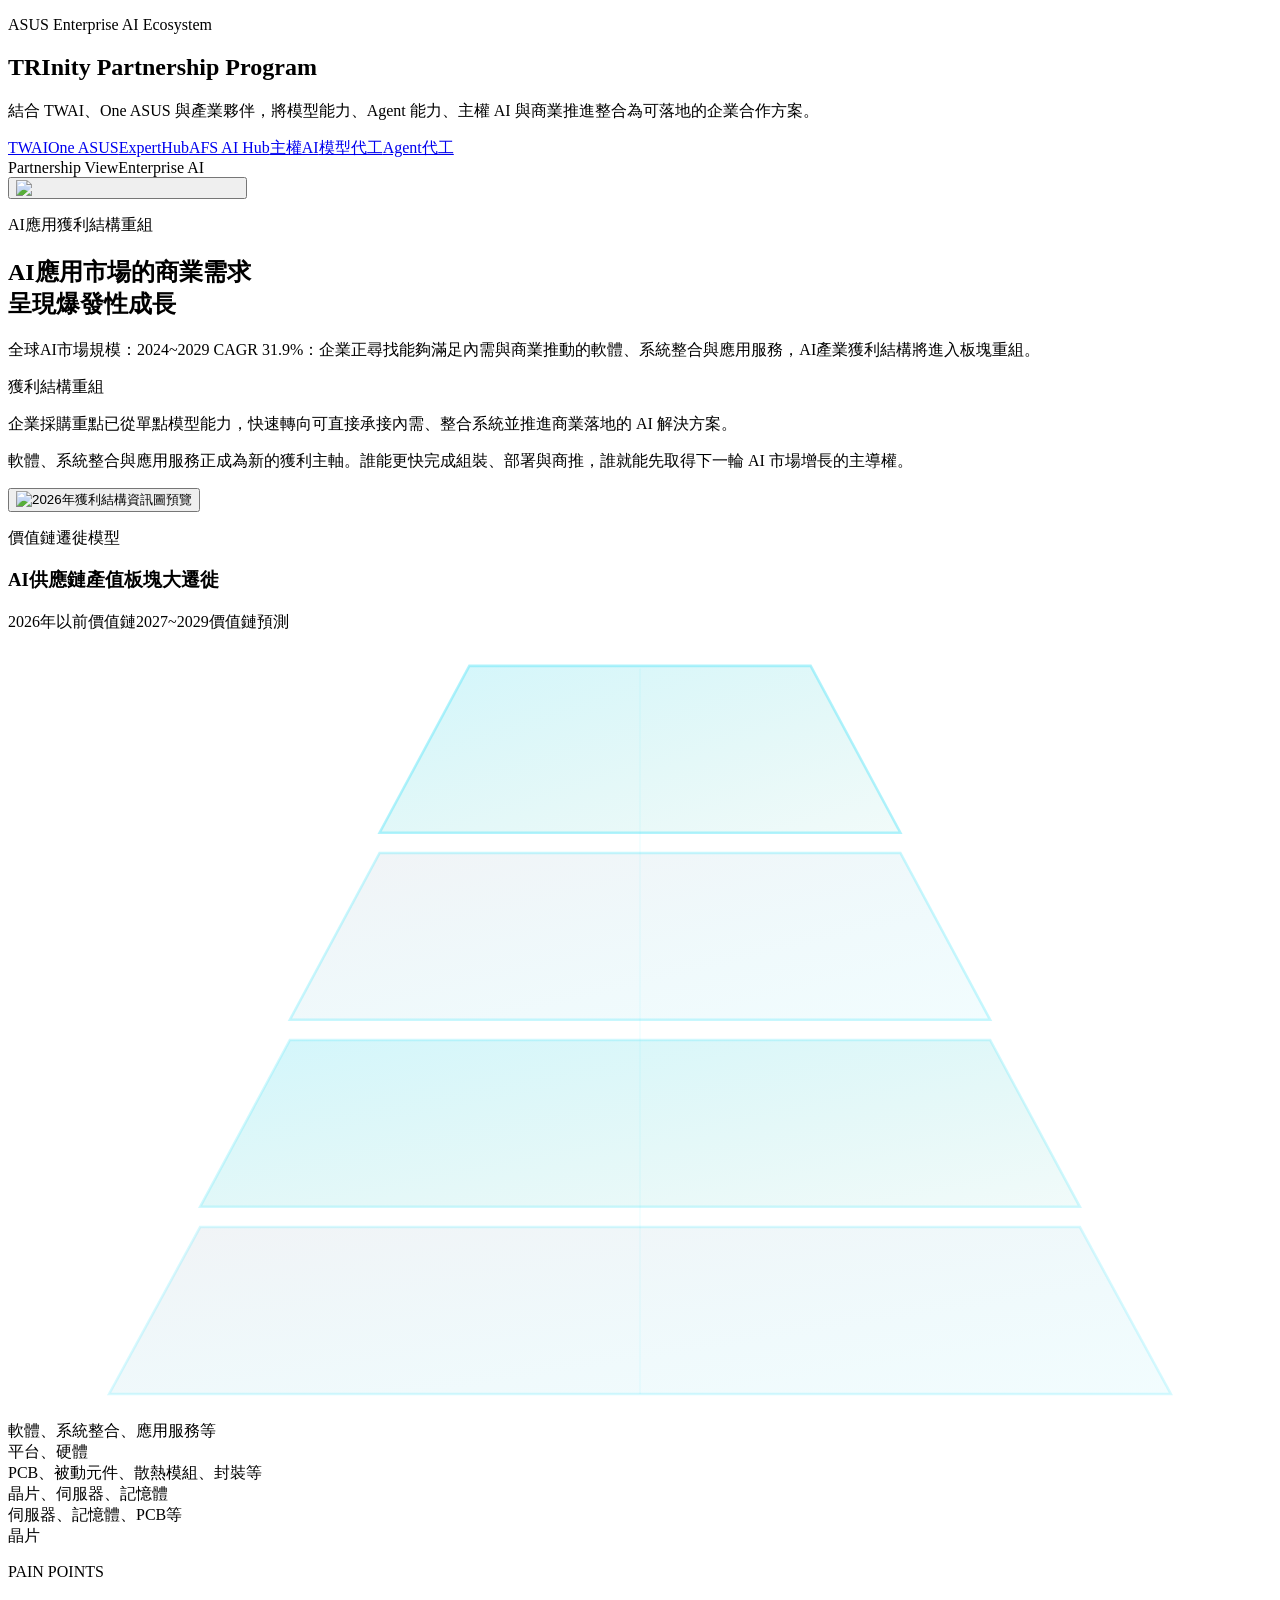
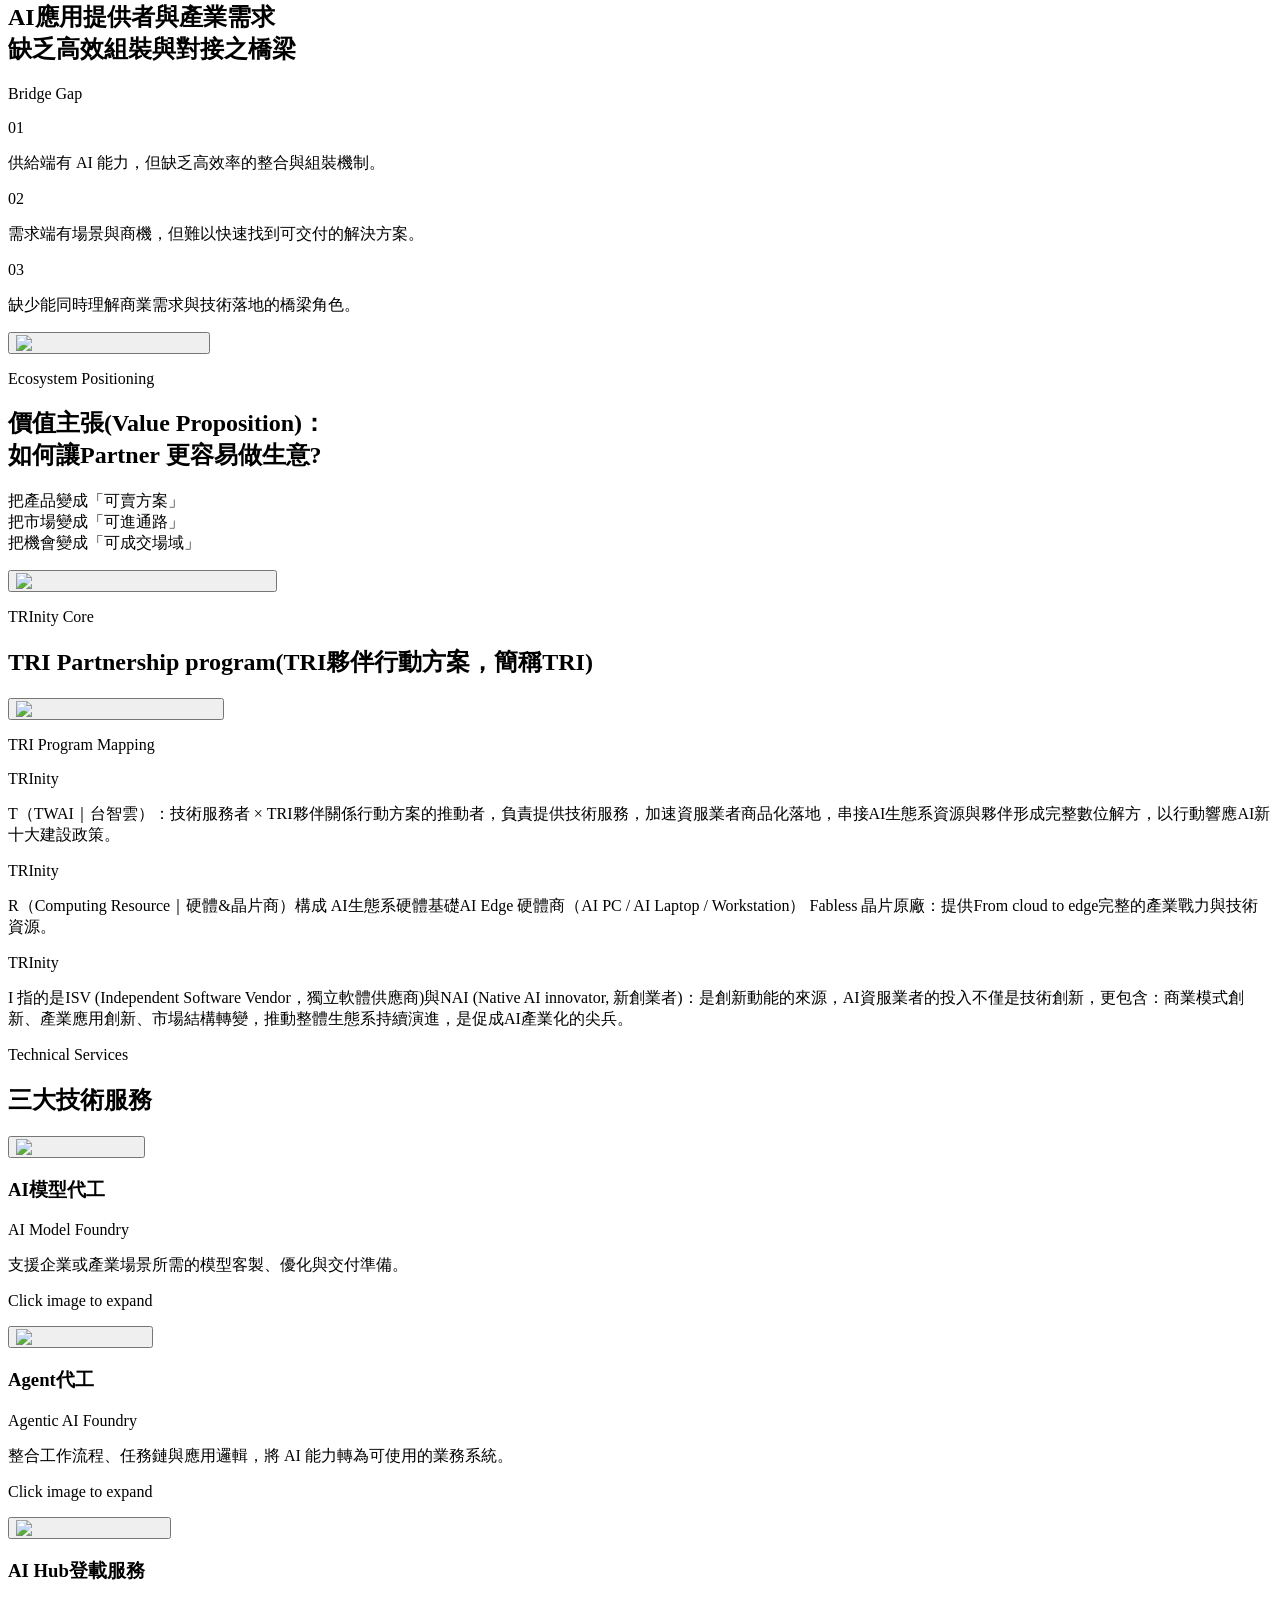
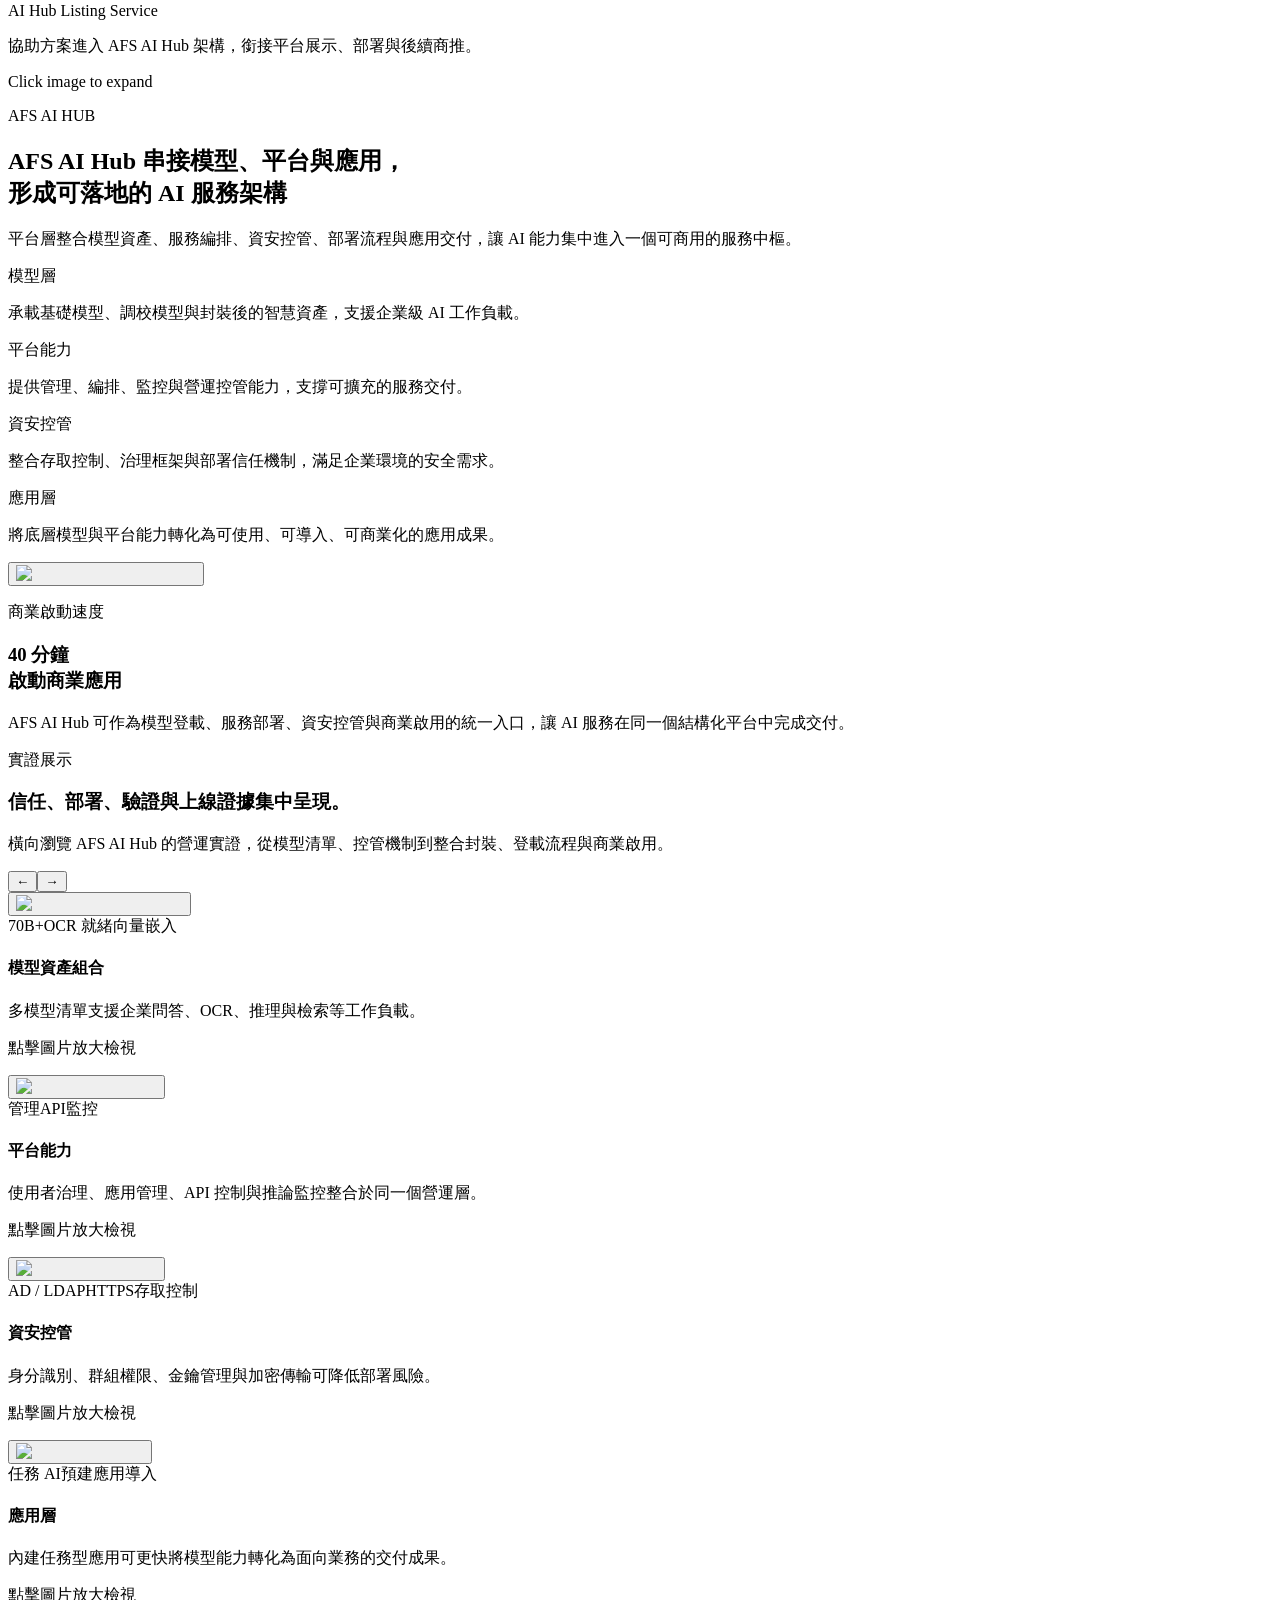
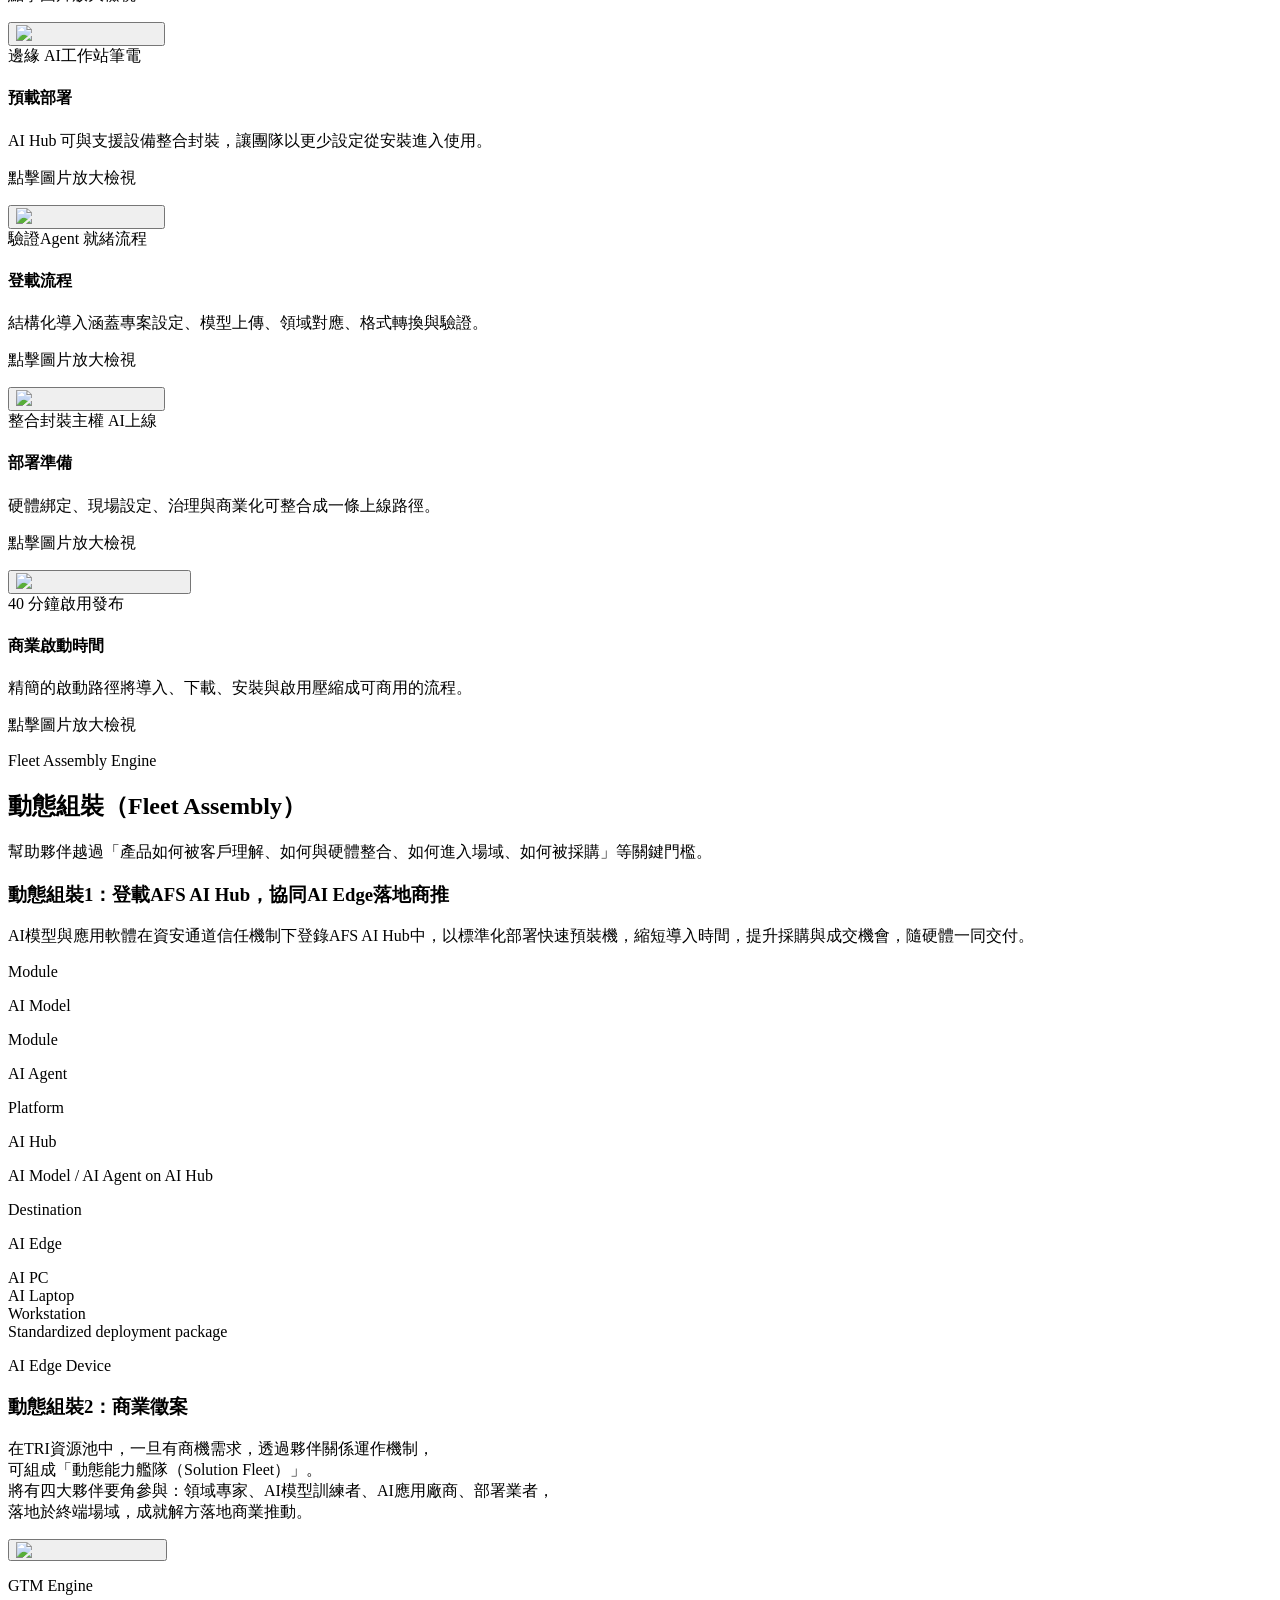
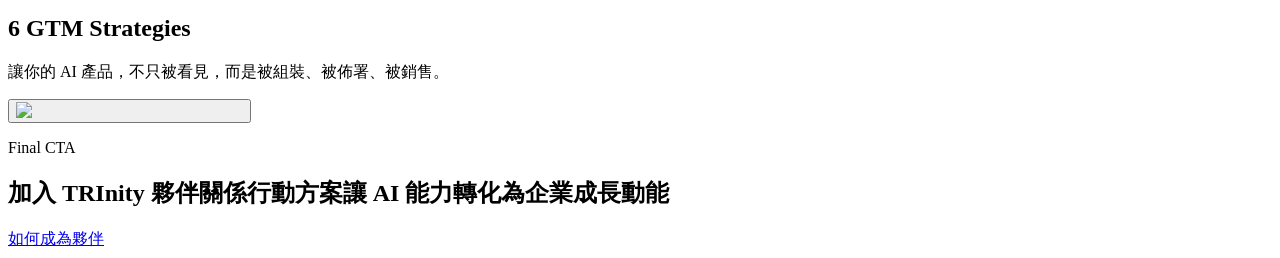
==== out/index.html @ dda19515 "Joanne-codex file" ====
<!DOCTYPE html><html lang="en"><head><meta charSet="utf-8"/><meta name="viewport" content="width=device-width, initial-scale=1"/><link rel="preload" as="image" href="/F1.png"/><link rel="preload" href="/F2-v2.png" as="image"/><link rel="stylesheet" href="/_next/static/chunks/0ha1gf6gp.yw..css" data-precedence="next"/><link rel="preload" as="script" fetchPriority="low" href="/_next/static/chunks/11qk_vpw_zwkf.js"/><script src="/_next/static/chunks/0pjq-hlddzx4h.js" async=""></script><script src="/_next/static/chunks/10~x95jhs6ns3.js" async=""></script><script src="/_next/static/chunks/turbopack-0ikejbk8pggqy.js" async=""></script><script src="/_next/static/chunks/0fsi8lw5utejl.js" async=""></script><script src="/_next/static/chunks/0d3tkj33oycf2.js" async=""></script><script src="/_next/static/chunks/0-9b3at0knaij.js" async=""></script><title>TRInity AI HUB</title><meta name="description" content="TWAI TRInity Ecosystem Partnership Program"/><script src="/_next/static/chunks/03~yq9q893hmn.js" noModule=""></script></head><body><div hidden=""><!--$--><!--/$--></div><main class="overflow-x-hidden bg-gradient-to-b from-[#0B0F14] to-[#111A28] text-white"><div class="pointer-events-none fixed inset-0 -z-10 bg-[radial-gradient(circle_at_top,rgba(0,255,255,0.12),transparent_26%),radial-gradient(circle_at_80%_20%,rgba(37,99,235,0.12),transparent_24%),linear-gradient(to_bottom,rgba(11,15,20,0.94),rgba(17,26,40,1))]"></div><div class="pointer-events-none fixed inset-0 -z-10 bg-[linear-gradient(rgba(255,255,255,0.025)_1px,transparent_1px),linear-gradient(90deg,rgba(255,255,255,0.025)_1px,transparent_1px)] bg-[size:72px_72px] opacity-30"></div><div id="hero"><section class="relative flex min-h-screen items-center overflow-hidden px-6 py-24 md:px-12"><div class="pointer-events-none absolute inset-0"><div class="absolute left-1/2 top-24 h-72 w-72 -translate-x-1/2 rounded-full bg-cyan-400/15 blur-[120px]"></div><div class="absolute right-[10%] top-[28%] h-64 w-64 rounded-full bg-blue-500/10 blur-[100px]"></div><div class="absolute inset-0 bg-[radial-gradient(circle_at_top,rgba(0,255,255,0.08),transparent_28%),linear-gradient(to_bottom,transparent,rgba(6,12,20,0.75))]"></div></div><div class="relative mx-auto grid w-full max-w-7xl items-center gap-12 lg:grid-cols-[0.95fr_1.05fr] xl:gap-14"><div><p class="mb-6 text-sm font-semibold uppercase tracking-[0.32em] text-cyan-300/75">ASUS Enterprise AI Ecosystem</p><h1 class="max-w-4xl text-balance text-5xl font-bold tracking-tight text-white md:text-7xl">TRInity Partnership Program</h1><p class="mt-6 max-w-2xl text-lg leading-8 text-gray-300">結合 TWAI、One ASUS 與產業夥伴，將模型能力、Agent 能力、主權 AI 與商業推進整合為可落地的企業合作方案。</p><div class="mt-10 grid max-w-4xl grid-cols-2 gap-3 sm:grid-cols-3 xl:grid-cols-4"><a href="#ecosystem" class="flex min-h-[52px] items-center justify-center rounded-full border border-cyan-300/30 bg-cyan-300/10 px-5 py-3 text-center text-sm font-semibold tracking-[0.18em] text-cyan-100 transition duration-300 hover:-translate-y-0.5 hover:border-cyan-200/60 hover:bg-cyan-300/15">TWAI</a><a href="#ecosystem" class="flex min-h-[52px] items-center justify-center rounded-full border border-cyan-300/30 bg-cyan-300/10 px-5 py-3 text-center text-sm font-semibold tracking-[0.18em] text-cyan-100 transition duration-300 hover:-translate-y-0.5 hover:border-cyan-200/60 hover:bg-cyan-300/15">One ASUS</a><a href="#afs-hub" class="flex min-h-[52px] items-center justify-center rounded-full border border-cyan-300/30 bg-cyan-300/10 px-5 py-3 text-center text-sm font-semibold tracking-[0.18em] text-cyan-100 transition duration-300 hover:-translate-y-0.5 hover:border-cyan-200/60 hover:bg-cyan-300/15">ExpertHub</a><a href="#afs-hub" class="flex min-h-[52px] items-center justify-center rounded-full border border-cyan-300/30 bg-cyan-300/10 px-5 py-3 text-center text-sm font-semibold tracking-[0.18em] text-cyan-100 transition duration-300 hover:-translate-y-0.5 hover:border-cyan-200/60 hover:bg-cyan-300/15">AFS AI Hub</a><a href="#fleet-assembly" class="flex min-h-[52px] items-center justify-center rounded-full border border-cyan-300/30 bg-cyan-300/10 px-5 py-3 text-center text-sm font-semibold tracking-[0.18em] text-cyan-100 transition duration-300 hover:-translate-y-0.5 hover:border-cyan-200/60 hover:bg-cyan-300/15">主權AI</a><a href="#technical-services" class="flex min-h-[52px] items-center justify-center rounded-full border border-cyan-300/30 bg-cyan-300/10 px-5 py-3 text-center text-sm font-semibold tracking-[0.18em] text-cyan-100 transition duration-300 hover:-translate-y-0.5 hover:border-cyan-200/60 hover:bg-cyan-300/15">模型代工</a><a href="#technical-services" class="flex min-h-[52px] items-center justify-center rounded-full border border-cyan-300/30 bg-cyan-300/10 px-5 py-3 text-center text-sm font-semibold tracking-[0.18em] text-cyan-100 transition duration-300 hover:-translate-y-0.5 hover:border-cyan-200/60 hover:bg-cyan-300/15">Agent代工</a></div></div><div class="rounded-2xl border border-white/10 bg-white/5 backdrop-blur-lg shadow-[0_0_40px_rgba(0,255,255,0.1)] relative overflow-hidden p-4 md:p-5 lg:p-6"><div class="absolute inset-0 bg-[radial-gradient(circle_at_top,rgba(0,255,255,0.16),transparent_38%)]"></div><div class="relative space-y-4 md:space-y-5"><div class="flex items-center justify-between text-xs uppercase tracking-[0.28em] text-cyan-300/75"><span>Partnership View</span><span>Enterprise AI</span></div><div class="rounded-[28px] border border-white/10 bg-[#0d1623]/80 p-2 md:p-3"><div class="overflow-hidden rounded-[22px] border border-white/10 bg-[#08111d] shadow-[0_0_34px_rgba(0,255,255,0.08)]"><button type="button" aria-label="Open full image: TRInity Partnership Program visual" class="group block w-full text-left cursor-pointer"><img alt="TRInity Partnership Program visual" width="1400" height="1100" decoding="async" data-nimg="1" class="h-auto max-h-[62vh] w-full cursor-pointer object-contain transition duration-300 group-hover:scale-[1.01] group-hover:opacity-95" style="color:transparent" src="/F1.png"/></button></div></div></div></div></div></section></div><section id="ai-explosion" class="relative flex min-h-screen items-center py-24 px-6 md:px-12 "><div class="mx-auto w-full max-w-7xl"><div class="mb-14 max-w-3xl"><p class="mb-4 text-xs font-semibold uppercase tracking-[0.32em] text-cyan-300/75">AI應用獲利結構重組</p><h2 class="text-balance text-4xl font-bold tracking-tight text-white md:text-6xl">AI應用市場的<span class="whitespace-nowrap">商業需求</span><br/>呈現爆發性成長</h2><p class="mt-5 max-w-3xl text-pretty text-base leading-8 text-gray-300 md:text-lg">全球AI市場規模：2024~2029 CAGR 31.9%：企業正尋找能夠滿足內需與商業推動的<span class="whitespace-nowrap">軟體、系統整合與應用服務</span>，AI產業獲利結構將進入板塊重組。</p></div><div class="space-y-8"><div class="grid items-center gap-10 lg:grid-cols-[0.92fr_1.08fr]"><div class="rounded-2xl border border-white/10 bg-white/5 backdrop-blur-lg shadow-[0_0_40px_rgba(0,255,255,0.1)] p-8 md:p-10"><div class="space-y-7"><div class="inline-flex rounded-full border border-cyan-300/25 bg-cyan-300/10 px-4 py-2 text-xs font-semibold uppercase tracking-[0.28em] text-cyan-200">獲利結構重組</div><p class="max-w-xl text-lg leading-8 text-gray-300 md:text-xl">企業採購重點已從單點模型能力，快速轉向可直接<span class="whitespace-nowrap">承接內需</span>、<span class="whitespace-nowrap">整合系統</span>並推進商業落地的 AI 解決方案。</p><p class="max-w-2xl text-base leading-8 text-gray-300"><span class="whitespace-nowrap">軟體、系統整合與應用服務</span>正成為新的獲利主軸。誰能更快<span class="whitespace-nowrap">完成組裝</span>、<span class="whitespace-nowrap">部署與商推</span>，誰就能先取得下一輪 AI 市場增長的主導權。</p></div></div><div class="rounded-2xl border border-white/10 bg-white/5 backdrop-blur-lg shadow-[0_0_40px_rgba(0,255,255,0.1)] w-full max-w-[720px] justify-self-center overflow-hidden p-3 md:p-4 lg:justify-self-end"><button type="button" aria-label="開啟2026年獲利結構資訊圖" class="group block w-full cursor-pointer text-left transition duration-300 hover:scale-[1.01] hover:opacity-95"><div class="flex aspect-[16/11] w-full items-center justify-center overflow-hidden rounded-[26px] bg-[#050b14]"><img src="/F2-v2.png" alt="2026年獲利結構資訊圖預覽" class="h-full w-full object-contain"/></div></button></div></div><div class="rounded-2xl border border-white/10 bg-white/5 backdrop-blur-lg shadow-[0_0_40px_rgba(0,255,255,0.1)] overflow-hidden p-4 md:p-5"><div class="jsx-684631c583f7018e migration-card relative overflow-hidden rounded-[24px] border border-white/10 bg-[#07101b] p-5 md:p-7"><div class="jsx-684631c583f7018e pointer-events-none absolute inset-0 bg-[radial-gradient(circle_at_18%_12%,rgba(0,255,255,0.13),transparent_30%),radial-gradient(circle_at_84%_18%,rgba(94,234,212,0.1),transparent_28%)]"></div><div class="jsx-684631c583f7018e pointer-events-none absolute inset-x-8 top-0 h-px bg-cyan-200/40 shadow-[0_0_28px_rgba(0,255,255,0.55)]"></div><div class="jsx-684631c583f7018e relative z-10 mb-6 flex flex-col gap-3 md:flex-row md:items-end md:justify-between"><div class="jsx-684631c583f7018e"><p class="jsx-684631c583f7018e text-xs font-semibold uppercase tracking-[0.28em] text-cyan-300/70">價值鏈遷徙模型</p><h3 class="jsx-684631c583f7018e mt-3 text-2xl font-bold tracking-tight text-white md:text-4xl">AI供應鏈產值板塊大遷徙</h3></div><div class="jsx-684631c583f7018e stage-label relative h-9 min-w-[18rem] text-left text-lg font-semibold text-cyan-50 drop-shadow-[0_0_14px_rgba(103,232,249,0.38)] md:text-right md:text-xl"><span class="jsx-684631c583f7018e stage-before absolute inset-0">2026年以前價值鏈</span><span class="jsx-684631c583f7018e stage-after absolute inset-0">2027~2029價值鏈預測</span></div></div><div class="jsx-684631c583f7018e relative z-10 mx-auto aspect-[16/8.8] min-h-[410px] w-full max-w-5xl overflow-hidden rounded-[22px] border border-cyan-300/15 bg-[linear-gradient(180deg,rgba(6,18,30,0.96),rgba(4,10,18,0.98))] p-4 shadow-[inset_0_0_42px_rgba(0,255,255,0.07)] md:min-h-[480px] md:p-6"><svg viewBox="0 0 1000 620" role="img" aria-label="AI供應鏈價值鏈四層遷徙動畫" preserveAspectRatio="none" class="jsx-684631c583f7018e absolute inset-x-[3%] top-[10%] h-[80%] w-[94%]"><defs class="jsx-684631c583f7018e"><linearGradient id="migrationBandA" x1="0" x2="1" y1="0" y2="1" class="jsx-684631c583f7018e"><stop offset="0%" stop-color="rgba(34,211,238,0.2)" class="jsx-684631c583f7018e"></stop><stop offset="100%" stop-color="rgba(20,184,166,0.06)" class="jsx-684631c583f7018e"></stop></linearGradient><linearGradient id="migrationBandB" x1="0" x2="1" y1="0" y2="1" class="jsx-684631c583f7018e"><stop offset="0%" stop-color="rgba(148,163,184,0.13)" class="jsx-684631c583f7018e"></stop><stop offset="100%" stop-color="rgba(34,211,238,0.06)" class="jsx-684631c583f7018e"></stop></linearGradient></defs><polygon points="365,26 635,26 706,158 294,158" fill="url(#migrationBandA)" stroke="rgba(103,232,249,0.5)" stroke-width="2" class="jsx-684631c583f7018e"></polygon><polygon points="294,174 706,174 777,306 223,306" fill="url(#migrationBandB)" stroke="rgba(103,232,249,0.36)" stroke-width="2" class="jsx-684631c583f7018e"></polygon><polygon points="223,322 777,322 848,454 152,454" fill="url(#migrationBandA)" stroke="rgba(103,232,249,0.3)" stroke-width="2" class="jsx-684631c583f7018e"></polygon><polygon points="152,470 848,470 920,602 80,602" fill="url(#migrationBandB)" stroke="rgba(103,232,249,0.26)" stroke-width="2" class="jsx-684631c583f7018e"></polygon><path d="M500 28 L500 602" stroke="rgba(103,232,249,0.12)" stroke-width="1" class="jsx-684631c583f7018e"></path></svg><div class="jsx-684631c583f7018e migration-label software"><span class="jsx-684631c583f7018e keyword-highlight">軟體</span>、<span class="jsx-684631c583f7018e keyword-highlight">系統整合</span>、<span class="jsx-684631c583f7018e keyword-highlight">應用服務</span>等</div><div class="jsx-684631c583f7018e migration-label platform"><span class="jsx-684631c583f7018e keyword-highlight">平台</span>、<span class="jsx-684631c583f7018e keyword-highlight">硬體</span></div><div class="jsx-684631c583f7018e migration-label old-parts">PCB、被動元件、散熱模組、封裝等</div><div class="jsx-684631c583f7018e migration-label old-chip"><span class="jsx-684631c583f7018e keyword-highlight">晶片</span>、伺服器、記憶體</div><div class="jsx-684631c583f7018e migration-label new-top">伺服器、記憶體、PCB等</div><div class="jsx-684631c583f7018e migration-label new-chip"><span class="jsx-684631c583f7018e keyword-highlight">晶片</span></div></div></div></div></div></div></section><section id="pain-points" class="relative flex min-h-screen items-center py-24 px-6 md:px-12 "><div class="mx-auto w-full max-w-7xl"><div class="mb-14 max-w-3xl"><p class="mb-4 text-xs font-semibold uppercase tracking-[0.32em] text-cyan-300/75">PAIN POINTS</p><h2 class="text-balance text-4xl font-bold tracking-tight text-white md:text-6xl">AI應用提供者與產業需求<br/><span class="whitespace-nowrap">缺乏</span>高效組裝與對接之橋梁</h2></div><div class="grid gap-6 lg:grid-cols-[0.82fr_1.18fr]"><div class="rounded-2xl border border-white/10 bg-white/5 backdrop-blur-lg shadow-[0_0_40px_rgba(0,255,255,0.1)] p-7 md:p-8"><div class="space-y-5"><p class="text-xs uppercase tracking-[0.28em] text-cyan-300/70">Bridge Gap</p><div class="space-y-4"><div class="flex items-center gap-4 rounded-2xl border border-white/10 bg-[#0d1623]/70 px-4 py-4"><div class="flex h-10 w-10 items-center justify-center rounded-xl border border-cyan-300/30 bg-cyan-300/10 text-sm font-semibold text-cyan-100">0<!-- -->1</div><p class="min-w-0 text-base leading-7 text-gray-200">供給端有 AI 能力，但缺乏高效率的整合與<span class="whitespace-nowrap">組裝機制</span>。</p></div><div class="flex items-center gap-4 rounded-2xl border border-white/10 bg-[#0d1623]/70 px-4 py-4"><div class="flex h-10 w-10 items-center justify-center rounded-xl border border-cyan-300/30 bg-cyan-300/10 text-sm font-semibold text-cyan-100">0<!-- -->2</div><p class="min-w-0 text-base leading-7 text-gray-200">需求端有場景與商機，但難以快速找到可交付的<span class="whitespace-nowrap">解決方案</span>。</p></div><div class="flex items-center gap-4 rounded-2xl border border-white/10 bg-[#0d1623]/70 px-4 py-4"><div class="flex h-10 w-10 items-center justify-center rounded-xl border border-cyan-300/30 bg-cyan-300/10 text-sm font-semibold text-cyan-100">0<!-- -->3</div><p class="min-w-0 text-base leading-7 text-gray-200">缺少能同時理解商業需求與技術落地的橋梁角色。</p></div></div></div></div><div class="rounded-2xl border border-white/10 bg-white/5 backdrop-blur-lg shadow-[0_0_40px_rgba(0,255,255,0.1)] overflow-hidden p-4"><div class="rounded-[24px] border border-white/10 bg-[#0c1522] p-4"><button type="button" aria-label="開啟痛點橋接資訊圖" class="group block w-full cursor-pointer text-left transition duration-300 hover:scale-[1.01] hover:opacity-95"><img alt="Pain points bridge gap visual" loading="lazy" width="1600" height="1100" decoding="async" data-nimg="1" class="h-auto w-full rounded-[18px] object-contain" style="color:transparent" src="/F3.jpg"/></button></div></div></div></div></section><section id="ecosystem" class="relative flex min-h-screen items-center py-24 px-6 md:px-12 "><div class="mx-auto w-full max-w-7xl"><div class="mb-14 max-w-3xl"><p class="mb-4 text-xs font-semibold uppercase tracking-[0.32em] text-cyan-300/75">Ecosystem Positioning</p><h2 class="text-balance text-4xl font-bold tracking-tight text-white md:text-6xl"><span class="whitespace-nowrap">價值主張(Value Proposition)：</span><br/><span>如何讓Partner 更容易做生意?</span></h2></div><div class="rounded-2xl border border-white/10 bg-white/5 backdrop-blur-lg shadow-[0_0_40px_rgba(0,255,255,0.1)] overflow-hidden p-5 md:p-6"><div class="grid items-center gap-8 lg:grid-cols-[0.72fr_1.28fr]"><div class="space-y-5 px-2"><p class="text-lg leading-9 text-gray-300 md:text-xl">把產品變成「可賣方案」<br/>把市場變成「可進通路」<br/>把機會變成「可成交場域」</p></div><div class="rounded-[28px] border border-white/10 bg-[#0c1522] p-4"><button type="button" aria-label="開啟One ASUS生態系定位資訊圖" class="group block w-full cursor-pointer text-left transition duration-300 hover:scale-[1.01] hover:opacity-95"><img alt="One ASUS ecosystem positioning visual" loading="lazy" width="1800" height="1200" decoding="async" data-nimg="1" class="h-auto w-full rounded-[22px] object-contain" style="color:transparent" src="/F4.jpg"/></button></div></div></div></div></section><section id="trinity-core" class="relative flex min-h-screen items-center py-24 px-6 md:px-12 "><div class="mx-auto w-full max-w-7xl"><div class="mb-14 max-w-3xl"><p class="mb-4 text-xs font-semibold uppercase tracking-[0.32em] text-cyan-300/75">TRInity Core</p><h2 class="text-balance text-4xl font-bold tracking-tight text-white md:text-6xl"><span class="block">TRI Partnership program</span><span class="mt-3 block text-2xl leading-snug text-gray-200 md:text-4xl">(TRI夥伴行動方案，簡稱TRI)</span></h2></div><div class="rounded-2xl border border-white/10 bg-white/5 backdrop-blur-lg shadow-[0_0_40px_rgba(0,255,255,0.1)] p-8 md:p-12"><div class="grid items-center gap-10 lg:grid-cols-[0.78fr_1.22fr]"><div class="flex justify-center lg:justify-start"><div class="overflow-hidden rounded-[30px] border border-white/10 bg-[#08111d] p-4"><button type="button" aria-label="Open TRI Partnership program visual" class="group block w-full cursor-pointer text-left transition duration-300 hover:scale-[1.01] hover:opacity-95"><img alt="TRI Partnership program visual" loading="lazy" width="1400" height="1200" decoding="async" data-nimg="1" class="h-auto w-full max-w-[400px] object-contain" style="color:transparent" src="/F5.png"/></button></div></div><div class="space-y-5"><p class="text-sm font-semibold uppercase tracking-[0.32em] text-cyan-300/75">TRI Program Mapping</p><div class="grid gap-4 rounded-2xl border border-white/10 bg-[#0f1825]/85 px-5 py-5 md:grid-cols-[7rem_1fr] md:px-6"><div class="pt-1"><span class="inline-flex text-2xl font-bold tracking-wide text-white md:text-3xl"><span class="text-red-400">T</span><span class="text-white">R</span><span class="text-white">I</span><span class="text-white">n</span><span class="text-white">i</span><span class="text-white">t</span><span class="text-white">y</span></span></div><p class="text-base leading-8 text-gray-300"><span class="font-semibold text-red-400">T（TWAI｜台智雲）：</span>技術服務者 × TRI夥伴關係行動方案的推動者，負責提供技術服務，加速資服業者商品化落地，串接AI生態系資源與夥伴形成完整數位解方，以行動響應AI新十大建設政策。</p></div><div class="grid gap-4 rounded-2xl border border-white/10 bg-[#0f1825]/85 px-5 py-5 md:grid-cols-[7rem_1fr] md:px-6"><div class="pt-1"><span class="inline-flex text-2xl font-bold tracking-wide text-white md:text-3xl"><span class="text-white">T</span><span class="text-red-400">R</span><span class="text-white">I</span><span class="text-white">n</span><span class="text-white">i</span><span class="text-white">t</span><span class="text-white">y</span></span></div><p class="text-base leading-8 text-gray-300"><span class="font-semibold text-red-400">R（Computing Resource｜硬體&amp;晶片商）構成 AI生態系硬體基礎</span>AI Edge 硬體商（AI PC / AI Laptop / Workstation） Fabless 晶片原廠：提供From cloud to edge完整的產業戰力與技術資源。</p></div><div class="grid gap-4 rounded-2xl border border-white/10 bg-[#0f1825]/85 px-5 py-5 md:grid-cols-[7rem_1fr] md:px-6"><div class="pt-1"><span class="inline-flex text-2xl font-bold tracking-wide text-white md:text-3xl"><span class="text-white">T</span><span class="text-white">R</span><span class="text-red-400">I</span><span class="text-white">n</span><span class="text-white">i</span><span class="text-white">t</span><span class="text-white">y</span></span></div><p class="text-base leading-8 text-gray-300"><span class="font-semibold text-red-400">I 指的是ISV (Independent Software Vendor，獨立軟體供應商)與NAI (Native AI innovator, 新創業者)：</span>是創新動能的來源，AI資服業者的投入不僅是技術創新，更包含：商業模式創新、產業應用創新、市場結構轉變，推動整體生態系持續演進，是促成AI產業化的尖兵。</p></div></div></div></div></div></section><section id="technical-services" class="relative flex min-h-screen items-center py-24 px-6 md:px-12 "><div class="mx-auto w-full max-w-7xl"><div class="mb-14 max-w-3xl"><p class="mb-4 text-xs font-semibold uppercase tracking-[0.32em] text-cyan-300/75">Technical Services</p><h2 class="text-balance text-4xl font-bold tracking-tight text-white md:text-6xl">三大技術服務</h2></div><div class="grid gap-6 lg:grid-cols-3"><div class="rounded-2xl border border-white/10 bg-white/5 backdrop-blur-lg shadow-[0_0_40px_rgba(0,255,255,0.1)] overflow-hidden p-4"><div class="rounded-[24px] border border-white/10 bg-[#0d1623]"><div class="p-4"><div class="overflow-hidden rounded-[18px] border border-white/10 bg-[#111a28]"><button type="button" aria-label="Open AI模型代工 service visual" class="group block w-full cursor-pointer text-left "><img alt="AI Model Foundry" loading="lazy" width="1200" height="800" decoding="async" data-nimg="1" class="h-56 w-full object-cover transition duration-300 group-hover:scale-[1.02]" style="color:transparent" src="/F8-1_v2.png"/></button></div></div><div class="px-6 pb-6 pt-2"><h3 class="text-2xl font-semibold tracking-tight text-white">AI模型代工</h3><p class="mt-2 text-sm uppercase tracking-[0.24em] text-cyan-300/70">AI Model Foundry</p><p class="mt-5 text-base leading-8 text-gray-300">支援企業或產業場景所需的模型客製、優化與交付準備。</p><p class="mt-4 text-xs uppercase tracking-[0.24em] text-cyan-300/65">Click image to expand</p></div></div></div><div class="rounded-2xl border border-white/10 bg-white/5 backdrop-blur-lg shadow-[0_0_40px_rgba(0,255,255,0.1)] overflow-hidden p-4"><div class="rounded-[24px] border border-white/10 bg-[#0d1623]"><div class="p-4"><div class="overflow-hidden rounded-[18px] border border-white/10 bg-[#111a28]"><button type="button" aria-label="Open Agent代工 service visual" class="group block w-full cursor-pointer text-left "><img alt="Agentic AI Foundry" loading="lazy" width="1200" height="800" decoding="async" data-nimg="1" class="h-56 w-full object-cover transition duration-300 group-hover:scale-[1.02]" style="color:transparent" src="/F8-2_v2.png"/></button></div></div><div class="px-6 pb-6 pt-2"><h3 class="text-2xl font-semibold tracking-tight text-white">Agent代工</h3><p class="mt-2 text-sm uppercase tracking-[0.24em] text-cyan-300/70">Agentic AI Foundry</p><p class="mt-5 text-base leading-8 text-gray-300">整合工作流程、任務鏈與應用邏輯，將 <span class="whitespace-nowrap">AI 能力</span>轉為可使用的業務系統。</p><p class="mt-4 text-xs uppercase tracking-[0.24em] text-cyan-300/65">Click image to expand</p></div></div></div><div class="rounded-2xl border border-white/10 bg-white/5 backdrop-blur-lg shadow-[0_0_40px_rgba(0,255,255,0.1)] overflow-hidden p-4"><div class="rounded-[24px] border border-white/10 bg-[#0d1623]"><div class="p-4"><div class="overflow-hidden rounded-[18px] border border-white/10 bg-[#111a28]"><button type="button" aria-label="Open AI Hub登載服務 service visual" class="group block w-full cursor-pointer text-left "><img alt="AI Hub Listing Service" loading="lazy" width="1200" height="800" decoding="async" data-nimg="1" class="h-56 w-full object-cover transition duration-300 group-hover:scale-[1.02]" style="color:transparent" src="/F8-3_v2.jpg"/></button></div></div><div class="px-6 pb-6 pt-2"><h3 class="text-2xl font-semibold tracking-tight text-white">AI Hub登載服務</h3><p class="mt-2 text-sm uppercase tracking-[0.24em] text-cyan-300/70">AI Hub Listing Service</p><p class="mt-5 text-base leading-8 text-gray-300">協助方案進入 AFS AI Hub 架構，<span class="whitespace-nowrap">銜接平台展示</span>、部署與後續商推。</p><p class="mt-4 text-xs uppercase tracking-[0.24em] text-cyan-300/65">Click image to expand</p></div></div></div></div></div></section><section id="afs-hub" class="relative flex min-h-screen items-center py-24 px-6 md:px-12 "><div class="mx-auto w-full max-w-7xl"><div class="mb-14 max-w-3xl"><p class="mb-4 text-xs font-semibold uppercase tracking-[0.32em] text-cyan-300/75">AFS AI HUB</p><h2 class="text-balance text-4xl font-bold tracking-tight text-white md:text-6xl"><span class="whitespace-nowrap">AFS AI Hub</span> 串接模型、平台與應用，<br class="hidden md:block"/>形成可落地的 <span class="whitespace-nowrap">AI 服務架構</span></h2><p class="mt-5 max-w-3xl text-pretty text-base leading-8 text-gray-300 md:text-lg">平台層整合<span class="whitespace-nowrap">模型資產</span>、<span class="whitespace-nowrap">服務編排</span>、<span class="whitespace-nowrap">資安控管</span>、<span class="whitespace-nowrap">部署流程</span>與<span class="whitespace-nowrap">應用交付</span>，讓 AI 能力集中進入一個可商用的<span class="whitespace-nowrap">服務中樞</span>。</p></div><div class="space-y-6"><div class="grid gap-6 xl:grid-cols-[0.82fr_1.18fr]"><div class="grid gap-6 md:grid-cols-2"><div class="rounded-2xl border border-white/10 bg-white/5 backdrop-blur-lg shadow-[0_0_40px_rgba(0,255,255,0.1)] p-7"><p class="text-sm uppercase tracking-[0.28em] text-cyan-300/70">模型層</p><p class="mt-4 text-base leading-8 text-gray-300">承載基礎模型、調校模型與封裝後的智慧資產，支援<span class="whitespace-nowrap">企業級</span> AI <span class="whitespace-nowrap">工作負載</span>。</p></div><div class="rounded-2xl border border-white/10 bg-white/5 backdrop-blur-lg shadow-[0_0_40px_rgba(0,255,255,0.1)] p-7"><p class="text-sm uppercase tracking-[0.28em] text-cyan-300/70">平台能力</p><p class="mt-4 text-base leading-8 text-gray-300">提供管理、編排、監控與營運控管能力，支撐<span class="whitespace-nowrap">可擴充</span>的<span class="whitespace-nowrap">服務交付</span>。</p></div><div class="rounded-2xl border border-white/10 bg-white/5 backdrop-blur-lg shadow-[0_0_40px_rgba(0,255,255,0.1)] p-7"><p class="text-sm uppercase tracking-[0.28em] text-cyan-300/70">資安控管</p><p class="mt-4 text-base leading-8 text-gray-300">整合<span class="whitespace-nowrap">存取控制</span>、<span class="whitespace-nowrap">治理框架</span>與<span class="whitespace-nowrap">部署信任機制</span>，滿足企業環境的安全需求。</p></div><div class="rounded-2xl border border-white/10 bg-white/5 backdrop-blur-lg shadow-[0_0_40px_rgba(0,255,255,0.1)] p-7"><p class="text-sm uppercase tracking-[0.28em] text-cyan-300/70">應用層</p><p class="mt-4 text-base leading-8 text-gray-300">將底層模型與平台能力轉化為<span class="whitespace-nowrap">可使用</span>、<span class="whitespace-nowrap">可導入</span>、<span class="whitespace-nowrap">可商業化</span>的應用成果。</p></div></div><div class="rounded-2xl border border-white/10 bg-white/5 backdrop-blur-lg shadow-[0_0_40px_rgba(0,255,255,0.1)] overflow-hidden p-4"><div class="grid gap-4 rounded-[24px] border border-white/10 bg-[#0d1623] p-4"><div class="grid gap-4 lg:grid-cols-[1.22fr_0.78fr]"><div class="overflow-hidden rounded-[18px] border border-white/10 bg-[#050b14]"><button type="button" aria-label="開啟 AFS AI Hub 平台能力圖" class="group block w-full cursor-pointer text-left "><img alt="AFS AI Hub 平台能力主視覺" loading="lazy" width="1600" height="1000" decoding="async" data-nimg="1" class="h-[280px] w-full object-cover object-top transition duration-300 group-hover:scale-[1.02] md:h-[340px] lg:h-full lg:min-h-[320px]" style="color:transparent" src="/F9-6.jpg"/></button></div><div class="rounded-[18px] border border-white/10 bg-[linear-gradient(180deg,rgba(0,255,255,0.08),rgba(255,255,255,0.02))] p-6"><p class="text-xs font-semibold tracking-[0.22em] text-cyan-300/70">商業啟動速度</p><h3 class="mt-4 text-4xl font-bold tracking-tight text-white md:text-5xl">40 分鐘<br/>啟動商業應用</h3><p class="mt-5 text-base leading-8 text-gray-300"><span class="whitespace-nowrap">AFS AI Hub</span> 可作為<span class="whitespace-nowrap">模型登載</span>、<span class="whitespace-nowrap">服務部署</span>、<span class="whitespace-nowrap">資安控管</span>與商業啟用的<span class="whitespace-nowrap">統一入口</span>，讓 AI 服務在同一個<span class="whitespace-nowrap">結構化平台</span>中完成交付。</p></div></div></div></div></div><div class="rounded-2xl border border-white/10 bg-white/5 backdrop-blur-lg shadow-[0_0_40px_rgba(0,255,255,0.1)] overflow-hidden p-4 md:p-5"><div class="rounded-[24px] border border-white/10 bg-[linear-gradient(180deg,rgba(10,20,32,0.96),rgba(8,15,24,0.9))] p-4 md:p-5"><div class="mb-5 flex items-end justify-between gap-4"><div><p class="text-xs font-semibold tracking-[0.22em] text-cyan-300/70">實證展示</p><h3 class="mt-3 text-2xl font-semibold tracking-tight text-white md:text-3xl">信任、部署、驗證與上線證據集中呈現。</h3><p class="mt-3 max-w-3xl text-sm leading-7 text-gray-300 md:text-base">橫向瀏覽 <span class="whitespace-nowrap">AFS AI Hub</span> 的營運實證，從模型清單、控管機制到整合封裝、登載流程與商業啟用。</p></div><div class="hidden shrink-0 items-center gap-3 md:flex"><button type="button" aria-label="Scroll evidence carousel left" class="flex h-11 w-11 items-center justify-center rounded-full border border-white/10 bg-white/5 text-lg text-white transition hover:border-cyan-300/40 hover:bg-cyan-300/10"><span aria-hidden="true">←</span></button><button type="button" aria-label="Scroll evidence carousel right" class="flex h-11 w-11 items-center justify-center rounded-full border border-white/10 bg-white/5 text-lg text-white transition hover:border-cyan-300/40 hover:bg-cyan-300/10"><span aria-hidden="true">→</span></button></div></div><div class="flex snap-x snap-mandatory gap-4 overflow-x-auto pb-2 [scrollbar-width:none] [&amp;::-webkit-scrollbar]:hidden"><article class="min-w-[88%] snap-start rounded-[22px] border border-white/10 bg-white/[0.04] p-3 shadow-[0_0_30px_rgba(0,255,255,0.06)] md:min-w-[58%] xl:min-w-[38%]"><div class="overflow-hidden rounded-[18px] border border-white/10 bg-white p-2"><button type="button" aria-label="Open full image: AFS AI Hub 模型資產組合" class="group block w-full text-left "><img alt="AFS AI Hub 模型資產組合" loading="lazy" width="1400" height="900" decoding="async" data-nimg="1" class="h-56 w-full rounded-[14px] object-cover transition duration-300 group-hover:scale-[1.02] md:h-64" style="color:transparent" src="/F9-1.jpg"/></button></div><div class="px-1 pb-1 pt-5"><div class="flex flex-wrap gap-2"><span class="rounded-full border border-cyan-300/20 bg-cyan-300/10 px-3 py-1 text-[0.7rem] font-medium uppercase tracking-[0.2em] text-cyan-100">70B+</span><span class="rounded-full border border-cyan-300/20 bg-cyan-300/10 px-3 py-1 text-[0.7rem] font-medium uppercase tracking-[0.2em] text-cyan-100">OCR 就緒</span><span class="rounded-full border border-cyan-300/20 bg-cyan-300/10 px-3 py-1 text-[0.7rem] font-medium uppercase tracking-[0.2em] text-cyan-100">向量嵌入</span></div><h4 class="mt-4 text-2xl font-semibold tracking-tight text-white">模型資產組合</h4><p class="mt-3 text-sm leading-7 text-gray-300 md:text-[0.95rem]">多模型清單支援企業問答、OCR、推理與檢索等工作負載。</p><p class="mt-4 text-xs tracking-[0.2em] text-cyan-300/65">點擊圖片放大檢視</p></div></article><article class="min-w-[88%] snap-start rounded-[22px] border border-white/10 bg-white/[0.04] p-3 shadow-[0_0_30px_rgba(0,255,255,0.06)] md:min-w-[58%] xl:min-w-[38%]"><div class="overflow-hidden rounded-[18px] border border-white/10 bg-white p-2"><button type="button" aria-label="Open full image: AFS AI Hub 平台能力" class="group block w-full text-left "><img alt="AFS AI Hub 平台能力" loading="lazy" width="1400" height="900" decoding="async" data-nimg="1" class="h-56 w-full rounded-[14px] object-cover transition duration-300 group-hover:scale-[1.02] md:h-64" style="color:transparent" src="/F9-2.jpg"/></button></div><div class="px-1 pb-1 pt-5"><div class="flex flex-wrap gap-2"><span class="rounded-full border border-cyan-300/20 bg-cyan-300/10 px-3 py-1 text-[0.7rem] font-medium uppercase tracking-[0.2em] text-cyan-100">管理</span><span class="rounded-full border border-cyan-300/20 bg-cyan-300/10 px-3 py-1 text-[0.7rem] font-medium uppercase tracking-[0.2em] text-cyan-100">API</span><span class="rounded-full border border-cyan-300/20 bg-cyan-300/10 px-3 py-1 text-[0.7rem] font-medium uppercase tracking-[0.2em] text-cyan-100">監控</span></div><h4 class="mt-4 text-2xl font-semibold tracking-tight text-white">平台能力</h4><p class="mt-3 text-sm leading-7 text-gray-300 md:text-[0.95rem]">使用者治理、應用管理、API 控制與推論監控整合於同一個營運層。</p><p class="mt-4 text-xs tracking-[0.2em] text-cyan-300/65">點擊圖片放大檢視</p></div></article><article class="min-w-[88%] snap-start rounded-[22px] border border-white/10 bg-white/[0.04] p-3 shadow-[0_0_30px_rgba(0,255,255,0.06)] md:min-w-[58%] xl:min-w-[38%]"><div class="overflow-hidden rounded-[18px] border border-white/10 bg-white p-2"><button type="button" aria-label="Open full image: AFS AI Hub 資安控管" class="group block w-full text-left "><img alt="AFS AI Hub 資安控管" loading="lazy" width="1400" height="900" decoding="async" data-nimg="1" class="h-56 w-full rounded-[14px] object-cover transition duration-300 group-hover:scale-[1.02] md:h-64" style="color:transparent" src="/F9-3.jpg"/></button></div><div class="px-1 pb-1 pt-5"><div class="flex flex-wrap gap-2"><span class="rounded-full border border-cyan-300/20 bg-cyan-300/10 px-3 py-1 text-[0.7rem] font-medium uppercase tracking-[0.2em] text-cyan-100">AD / LDAP</span><span class="rounded-full border border-cyan-300/20 bg-cyan-300/10 px-3 py-1 text-[0.7rem] font-medium uppercase tracking-[0.2em] text-cyan-100">HTTPS</span><span class="rounded-full border border-cyan-300/20 bg-cyan-300/10 px-3 py-1 text-[0.7rem] font-medium uppercase tracking-[0.2em] text-cyan-100">存取控制</span></div><h4 class="mt-4 text-2xl font-semibold tracking-tight text-white">資安控管</h4><p class="mt-3 text-sm leading-7 text-gray-300 md:text-[0.95rem]">身分識別、群組權限、金鑰管理與加密傳輸可降低部署風險。</p><p class="mt-4 text-xs tracking-[0.2em] text-cyan-300/65">點擊圖片放大檢視</p></div></article><article class="min-w-[88%] snap-start rounded-[22px] border border-white/10 bg-white/[0.04] p-3 shadow-[0_0_30px_rgba(0,255,255,0.06)] md:min-w-[58%] xl:min-w-[38%]"><div class="overflow-hidden rounded-[18px] border border-white/10 bg-white p-2"><button type="button" aria-label="Open full image: AFS AI Hub 應用層" class="group block w-full text-left "><img alt="AFS AI Hub 應用層" loading="lazy" width="1400" height="900" decoding="async" data-nimg="1" class="h-56 w-full rounded-[14px] object-cover transition duration-300 group-hover:scale-[1.02] md:h-64" style="color:transparent" src="/F9-4.jpg"/></button></div><div class="px-1 pb-1 pt-5"><div class="flex flex-wrap gap-2"><span class="rounded-full border border-cyan-300/20 bg-cyan-300/10 px-3 py-1 text-[0.7rem] font-medium uppercase tracking-[0.2em] text-cyan-100">任務 AI</span><span class="rounded-full border border-cyan-300/20 bg-cyan-300/10 px-3 py-1 text-[0.7rem] font-medium uppercase tracking-[0.2em] text-cyan-100">預建應用</span><span class="rounded-full border border-cyan-300/20 bg-cyan-300/10 px-3 py-1 text-[0.7rem] font-medium uppercase tracking-[0.2em] text-cyan-100">導入</span></div><h4 class="mt-4 text-2xl font-semibold tracking-tight text-white">應用層</h4><p class="mt-3 text-sm leading-7 text-gray-300 md:text-[0.95rem]">內建任務型應用可更快將模型能力轉化為面向業務的交付成果。</p><p class="mt-4 text-xs tracking-[0.2em] text-cyan-300/65">點擊圖片放大檢視</p></div></article><article class="min-w-[88%] snap-start rounded-[22px] border border-white/10 bg-white/[0.04] p-3 shadow-[0_0_30px_rgba(0,255,255,0.06)] md:min-w-[58%] xl:min-w-[38%]"><div class="overflow-hidden rounded-[18px] border border-white/10 bg-white p-2"><button type="button" aria-label="Open full image: AFS AI Hub 預載部署" class="group block w-full text-left "><img alt="AFS AI Hub 預載部署" loading="lazy" width="1400" height="900" decoding="async" data-nimg="1" class="h-56 w-full rounded-[14px] object-cover transition duration-300 group-hover:scale-[1.02] md:h-64" style="color:transparent" src="/F9-5.jpg"/></button></div><div class="px-1 pb-1 pt-5"><div class="flex flex-wrap gap-2"><span class="rounded-full border border-cyan-300/20 bg-cyan-300/10 px-3 py-1 text-[0.7rem] font-medium uppercase tracking-[0.2em] text-cyan-100">邊緣 AI</span><span class="rounded-full border border-cyan-300/20 bg-cyan-300/10 px-3 py-1 text-[0.7rem] font-medium uppercase tracking-[0.2em] text-cyan-100">工作站</span><span class="rounded-full border border-cyan-300/20 bg-cyan-300/10 px-3 py-1 text-[0.7rem] font-medium uppercase tracking-[0.2em] text-cyan-100">筆電</span></div><h4 class="mt-4 text-2xl font-semibold tracking-tight text-white">預載部署</h4><p class="mt-3 text-sm leading-7 text-gray-300 md:text-[0.95rem]">AI Hub 可與支援設備整合封裝，讓團隊以更少設定從安裝進入使用。</p><p class="mt-4 text-xs tracking-[0.2em] text-cyan-300/65">點擊圖片放大檢視</p></div></article><article class="min-w-[88%] snap-start rounded-[22px] border border-white/10 bg-white/[0.04] p-3 shadow-[0_0_30px_rgba(0,255,255,0.06)] md:min-w-[58%] xl:min-w-[38%]"><div class="overflow-hidden rounded-[18px] border border-white/10 bg-white p-2"><button type="button" aria-label="Open full image: AFS AI Hub 登載流程" class="group block w-full text-left "><img alt="AFS AI Hub 登載流程" loading="lazy" width="1400" height="900" decoding="async" data-nimg="1" class="h-56 w-full rounded-[14px] object-cover transition duration-300 group-hover:scale-[1.02] md:h-64" style="color:transparent" src="/F9-6.jpg"/></button></div><div class="px-1 pb-1 pt-5"><div class="flex flex-wrap gap-2"><span class="rounded-full border border-cyan-300/20 bg-cyan-300/10 px-3 py-1 text-[0.7rem] font-medium uppercase tracking-[0.2em] text-cyan-100">驗證</span><span class="rounded-full border border-cyan-300/20 bg-cyan-300/10 px-3 py-1 text-[0.7rem] font-medium uppercase tracking-[0.2em] text-cyan-100">Agent 就緒</span><span class="rounded-full border border-cyan-300/20 bg-cyan-300/10 px-3 py-1 text-[0.7rem] font-medium uppercase tracking-[0.2em] text-cyan-100">流程</span></div><h4 class="mt-4 text-2xl font-semibold tracking-tight text-white">登載流程</h4><p class="mt-3 text-sm leading-7 text-gray-300 md:text-[0.95rem]">結構化導入涵蓋專案設定、模型上傳、領域對應、格式轉換與驗證。</p><p class="mt-4 text-xs tracking-[0.2em] text-cyan-300/65">點擊圖片放大檢視</p></div></article><article class="min-w-[88%] snap-start rounded-[22px] border border-white/10 bg-white/[0.04] p-3 shadow-[0_0_30px_rgba(0,255,255,0.06)] md:min-w-[58%] xl:min-w-[38%]"><div class="overflow-hidden rounded-[18px] border border-white/10 bg-white p-2"><button type="button" aria-label="Open full image: AFS AI Hub 部署準備" class="group block w-full text-left "><img alt="AFS AI Hub 部署準備" loading="lazy" width="1400" height="900" decoding="async" data-nimg="1" class="h-56 w-full rounded-[14px] object-cover transition duration-300 group-hover:scale-[1.02] md:h-64" style="color:transparent" src="/F9-7.jpg"/></button></div><div class="px-1 pb-1 pt-5"><div class="flex flex-wrap gap-2"><span class="rounded-full border border-cyan-300/20 bg-cyan-300/10 px-3 py-1 text-[0.7rem] font-medium uppercase tracking-[0.2em] text-cyan-100">整合封裝</span><span class="rounded-full border border-cyan-300/20 bg-cyan-300/10 px-3 py-1 text-[0.7rem] font-medium uppercase tracking-[0.2em] text-cyan-100">主權 AI</span><span class="rounded-full border border-cyan-300/20 bg-cyan-300/10 px-3 py-1 text-[0.7rem] font-medium uppercase tracking-[0.2em] text-cyan-100">上線</span></div><h4 class="mt-4 text-2xl font-semibold tracking-tight text-white">部署準備</h4><p class="mt-3 text-sm leading-7 text-gray-300 md:text-[0.95rem]">硬體綁定、現場設定、治理與商業化可整合成一條上線路徑。</p><p class="mt-4 text-xs tracking-[0.2em] text-cyan-300/65">點擊圖片放大檢視</p></div></article><article class="min-w-[88%] snap-start rounded-[22px] border border-white/10 bg-white/[0.04] p-3 shadow-[0_0_30px_rgba(0,255,255,0.06)] md:min-w-[58%] xl:min-w-[38%]"><div class="overflow-hidden rounded-[18px] border border-white/10 bg-white p-2"><button type="button" aria-label="Open full image: AFS AI Hub 商業啟動時間" class="group block w-full text-left "><img alt="AFS AI Hub 商業啟動時間" loading="lazy" width="1400" height="900" decoding="async" data-nimg="1" class="h-56 w-full rounded-[14px] object-cover transition duration-300 group-hover:scale-[1.02] md:h-64" style="color:transparent" src="/F9-8.jpg"/></button></div><div class="px-1 pb-1 pt-5"><div class="flex flex-wrap gap-2"><span class="rounded-full border border-cyan-300/20 bg-cyan-300/10 px-3 py-1 text-[0.7rem] font-medium uppercase tracking-[0.2em] text-cyan-100">40 分鐘</span><span class="rounded-full border border-cyan-300/20 bg-cyan-300/10 px-3 py-1 text-[0.7rem] font-medium uppercase tracking-[0.2em] text-cyan-100">啟用</span><span class="rounded-full border border-cyan-300/20 bg-cyan-300/10 px-3 py-1 text-[0.7rem] font-medium uppercase tracking-[0.2em] text-cyan-100">發布</span></div><h4 class="mt-4 text-2xl font-semibold tracking-tight text-white">商業啟動時間</h4><p class="mt-3 text-sm leading-7 text-gray-300 md:text-[0.95rem]">精簡的啟動路徑將導入、下載、安裝與啟用壓縮成可商用的流程。</p><p class="mt-4 text-xs tracking-[0.2em] text-cyan-300/65">點擊圖片放大檢視</p></div></article></div></div></div></div></div></section><section id="fleet-assembly" class="relative flex min-h-screen items-center py-24 px-6 md:px-12 "><div class="mx-auto w-full max-w-7xl"><div class="mb-14 max-w-3xl"><p class="mb-4 text-xs font-semibold uppercase tracking-[0.32em] text-cyan-300/75">Fleet Assembly Engine</p><h2 class="text-balance text-4xl font-bold tracking-tight text-white md:text-6xl">動態組裝（Fleet Assembly）</h2><p class="mt-5 max-w-3xl text-pretty text-base leading-8 text-gray-300 md:text-lg"><span class="lg:block lg:w-max lg:max-w-[calc(100vw-6rem)] lg:whitespace-nowrap lg:text-base xl:text-lg">幫助夥伴越過「產品如何被客戶理解、如何與硬體整合、如何進入場域、如何被採購」等關鍵門檻。</span></p></div><div class="space-y-8"><div class="rounded-2xl border border-white/10 bg-white/5 backdrop-blur-lg shadow-[0_0_40px_rgba(0,255,255,0.1)] p-7 md:p-8"><div class="max-w-5xl"><h3 class="text-2xl font-semibold tracking-tight text-white md:text-3xl">動態組裝1：登載AFS AI Hub，協同AI Edge落地商推</h3><p class="mt-5 text-base leading-8 text-gray-300 md:text-lg">AI模型與應用軟體在資安通道信任機制下登錄AFS AI Hub中，以標準化部署快速預裝機，縮短導入時間，提升採購與成交機會，<span class="whitespace-nowrap">隨硬體一同交付</span>。</p></div><div class="mt-8 grid items-stretch gap-5 lg:grid-cols-[1fr_auto_1fr]"><div class="rounded-[24px] border border-cyan-300/20 bg-[#0b1522]/85 p-5 shadow-[0_0_28px_rgba(34,211,238,0.08)]"><div class="flex min-h-64 flex-col justify-between rounded-[18px] border border-white/10 bg-[#101b2a]/70 p-5"><div class="grid gap-3 sm:grid-cols-2"><div class="rounded-2xl border border-cyan-300/25 bg-cyan-300/10 px-4 py-4"><p class="text-xs uppercase tracking-[0.24em] text-cyan-200/80">Module</p><p class="mt-2 text-lg font-semibold text-white">AI Model</p></div><div class="rounded-2xl border border-violet-300/25 bg-violet-300/10 px-4 py-4"><p class="text-xs uppercase tracking-[0.24em] text-violet-200/80">Module</p><p class="mt-2 text-lg font-semibold text-white">AI Agent</p></div></div><div class="mt-5 rounded-[20px] border border-cyan-300/25 bg-[#07111f] px-5 py-5"><p class="text-xs uppercase tracking-[0.26em] text-cyan-300/75">Platform</p><p class="mt-2 text-2xl font-semibold text-white">AI Hub</p><div class="mt-4 h-2 rounded-full bg-gradient-to-r from-cyan-300/25 via-cyan-200/70 to-cyan-300/25"></div></div><p class="mt-5 text-sm font-medium text-gray-300">AI Model / AI Agent on AI Hub</p></div></div><div class="hidden items-center justify-center lg:flex"><div class="flex h-12 w-20 items-center justify-center"><div class="h-px w-14 bg-cyan-300/50"></div><div class="h-3 w-3 rotate-45 border-r border-t border-cyan-300/60"></div></div></div><div class="rounded-[24px] border border-cyan-300/20 bg-[#0b1522]/85 p-5 shadow-[0_0_28px_rgba(34,211,238,0.08)]"><div class="flex min-h-64 flex-col justify-between rounded-[18px] border border-white/10 bg-[#101b2a]/70 p-5"><div class="rounded-[22px] border border-white/10 bg-[#07111f] p-5"><div class="rounded-[18px] border border-cyan-300/20 bg-cyan-300/10 p-5"><p class="text-xs uppercase tracking-[0.26em] text-cyan-300/75">Destination</p><p class="mt-2 text-2xl font-semibold text-white">AI Edge</p></div><div class="mt-4 grid gap-3 text-sm font-medium text-gray-300 sm:grid-cols-3"><div class="rounded-xl border border-white/10 bg-white/5 px-3 py-3 text-center">AI PC</div><div class="rounded-xl border border-white/10 bg-white/5 px-3 py-3 text-center">AI Laptop</div><div class="rounded-xl border border-white/10 bg-white/5 px-3 py-3 text-center">Workstation</div></div></div><div class="mt-5 rounded-2xl border border-emerald-300/20 bg-emerald-300/10 px-4 py-3 text-sm text-emerald-100">Standardized deployment package</div><p class="mt-5 text-sm font-medium text-gray-300">AI Edge Device</p></div></div></div></div><div class="rounded-2xl border border-white/10 bg-white/5 backdrop-blur-lg shadow-[0_0_40px_rgba(0,255,255,0.1)] overflow-hidden p-7 md:p-8"><div class="grid items-center gap-8 lg:grid-cols-[0.92fr_1.08fr]"><div><h3 class="text-2xl font-semibold tracking-tight text-white md:text-3xl">動態組裝2：商業徵案</h3><p class="mt-5 text-base leading-8 text-gray-300">在TRI資源池中，一旦有商機需求，透過夥伴關係運作機制，<br/>可組成「動態能力艦隊（Solution Fleet）」。<br/>將有四大夥伴要角參與：<span class="whitespace-nowrap">領域專家</span>、<span class="whitespace-nowrap">AI模型訓練者</span>、<span class="whitespace-nowrap">AI應用廠商、部署業者，</span><br/>落地於終端場域，<span class="whitespace-nowrap">成就解方</span><span class="whitespace-nowrap">落地商業推動</span>。</p></div><div class="rounded-[24px] border border-white/10 bg-[#0d1623] p-4"><button type="button" aria-label="Open Fleet assembly visual" class="group block w-full cursor-pointer text-left transition duration-300 hover:scale-[1.01] hover:opacity-95"><img alt="Fleet assembly visual" loading="lazy" width="1600" height="1100" decoding="async" data-nimg="1" class="h-auto w-full rounded-[18px] object-cover" style="color:transparent" src="/F10-1.jpg"/></button></div></div></div></div></div></section><section id="gtm-engine" class="relative flex min-h-screen items-center py-24 px-6 md:px-12 "><div class="mx-auto w-full max-w-7xl"><div class="mb-14 max-w-3xl"><p class="mb-4 text-xs font-semibold uppercase tracking-[0.32em] text-cyan-300/75">GTM Engine</p><h2 class="text-balance text-4xl font-bold tracking-tight text-white md:text-6xl">6 GTM Strategies</h2><p class="mt-5 max-w-3xl text-pretty text-base leading-8 text-gray-300 md:text-lg">讓你的 AI 產品，不只被看見，而是被組裝、被佈署、被銷售。</p></div><div class="rounded-2xl border border-white/10 bg-white/5 backdrop-blur-lg shadow-[0_0_40px_rgba(0,255,255,0.1)] mx-auto max-w-6xl overflow-hidden p-3 md:p-5"><div class="overflow-hidden rounded-[20px] border border-white/10 bg-[#07101b]/80 p-2 shadow-[inset_0_1px_0_rgba(255,255,255,0.05)] md:rounded-[24px] md:p-3"><button type="button" aria-label="Open full image: 6 GTM Strategies × 行銷漏斗資訊圖" class="group block w-full text-left rounded-[16px] focus:outline-none focus-visible:ring-2 focus-visible:ring-cyan-300/70 md:rounded-[20px]"><img alt="6 GTM Strategies × 行銷漏斗資訊圖" loading="lazy" width="1122" height="1402" decoding="async" data-nimg="1" class="h-auto w-full rounded-[16px] object-contain transition duration-300 group-hover:scale-[1.01] md:rounded-[20px]" style="color:transparent" src="/6GTM Strategies.png"/></button></div></div></div></section><section class="relative flex min-h-screen items-center px-6 py-24 md:px-12"><div class="mx-auto w-full max-w-7xl"><div class="rounded-2xl border border-white/10 bg-white/5 backdrop-blur-lg shadow-[0_0_40px_rgba(0,255,255,0.1)] relative overflow-hidden px-8 py-16 text-center md:px-12 md:py-24"><div class="absolute inset-0 bg-[radial-gradient(circle_at_top,rgba(0,255,255,0.16),transparent_32%),linear-gradient(135deg,rgba(255,215,128,0.08),transparent_45%)]"></div><div class="relative mx-auto max-w-6xl"><p class="text-sm uppercase tracking-[0.32em] text-cyan-300/75">Final CTA</p><h2 class="mt-5 text-balance text-4xl font-bold leading-[1.28] tracking-tight text-white md:text-5xl md:leading-[1.3] xl:text-6xl"><span class="block">加入 TRInity 夥伴關係行動方案</span><span class="mt-3 block md:mt-4">讓 AI 能力轉化為企業成長動能</span></h2><a href="#hero" class="mt-10 inline-flex rounded-full border border-cyan-300/40 bg-cyan-300/12 px-8 py-4 text-sm font-semibold uppercase tracking-[0.28em] text-cyan-100 transition duration-300 hover:-translate-y-0.5 hover:border-cyan-200/70 hover:bg-cyan-300/18">如何成為夥伴</a></div></div></div></section></main><!--$--><!--/$--><script src="/_next/static/chunks/11qk_vpw_zwkf.js" id="_R_" async=""></script><script>(self.__next_f=self.__next_f||[]).push([0])</script><script>self.__next_f.push([1,"1:\"$Sreact.fragment\"\n2:I[39756,[\"/_next/static/chunks/0fsi8lw5utejl.js\",\"/_next/static/chunks/0d3tkj33oycf2.js\"],\"default\"]\n3:I[37457,[\"/_next/static/chunks/0fsi8lw5utejl.js\",\"/_next/static/chunks/0d3tkj33oycf2.js\"],\"default\"]\n17:I[68027,[\"/_next/static/chunks/0fsi8lw5utejl.js\",\"/_next/static/chunks/0d3tkj33oycf2.js\"],\"default\",1]\n:HL[\"/_next/static/chunks/0ha1gf6gp.yw..css\",\"style\"]\n"])</script><script>self.__next_f.push([1,"0:{\"P\":null,\"c\":[\"\",\"\"],\"q\":\"\",\"i\":false,\"f\":[[[\"\",{\"children\":[\"__PAGE__\",{}]},\"$undefined\",\"$undefined\",16],[[\"$\",\"$1\",\"c\",{\"children\":[[[\"$\",\"link\",\"0\",{\"rel\":\"stylesheet\",\"href\":\"/_next/static/chunks/0ha1gf6gp.yw..css\",\"precedence\":\"next\",\"crossOrigin\":\"$undefined\",\"nonce\":\"$undefined\"}],[\"$\",\"script\",\"script-0\",{\"src\":\"/_next/static/chunks/0fsi8lw5utejl.js\",\"async\":true,\"nonce\":\"$undefined\"}],[\"$\",\"script\",\"script-1\",{\"src\":\"/_next/static/chunks/0d3tkj33oycf2.js\",\"async\":true,\"nonce\":\"$undefined\"}]],[\"$\",\"html\",null,{\"lang\":\"en\",\"children\":[\"$\",\"body\",null,{\"children\":[\"$\",\"$L2\",null,{\"parallelRouterKey\":\"children\",\"error\":\"$undefined\",\"errorStyles\":\"$undefined\",\"errorScripts\":\"$undefined\",\"template\":[\"$\",\"$L3\",null,{}],\"templateStyles\":\"$undefined\",\"templateScripts\":\"$undefined\",\"notFound\":[[[\"$\",\"title\",null,{\"children\":\"404: This page could not be found.\"}],[\"$\",\"div\",null,{\"style\":{\"fontFamily\":\"system-ui,\\\"Segoe UI\\\",Roboto,Helvetica,Arial,sans-serif,\\\"Apple Color Emoji\\\",\\\"Segoe UI Emoji\\\"\",\"height\":\"100vh\",\"textAlign\":\"center\",\"display\":\"flex\",\"flexDirection\":\"column\",\"alignItems\":\"center\",\"justifyContent\":\"center\"},\"children\":[\"$\",\"div\",null,{\"children\":[[\"$\",\"style\",null,{\"dangerouslySetInnerHTML\":{\"__html\":\"body{color:#000;background:#fff;margin:0}.next-error-h1{border-right:1px solid rgba(0,0,0,.3)}@media (prefers-color-scheme:dark){body{color:#fff;background:#000}.next-error-h1{border-right:1px solid rgba(255,255,255,.3)}}\"}}],[\"$\",\"h1\",null,{\"className\":\"next-error-h1\",\"style\":{\"display\":\"inline-block\",\"margin\":\"0 20px 0 0\",\"padding\":\"0 23px 0 0\",\"fontSize\":24,\"fontWeight\":500,\"verticalAlign\":\"top\",\"lineHeight\":\"49px\"},\"children\":404}],[\"$\",\"div\",null,{\"style\":{\"display\":\"inline-block\"},\"children\":[\"$\",\"h2\",null,{\"style\":{\"fontSize\":14,\"fontWeight\":400,\"lineHeight\":\"49px\",\"margin\":0},\"children\":\"This page could not be found.\"}]}]]}]}]],[]],\"forbidden\":\"$undefined\",\"unauthorized\":\"$undefined\"}]}]}]]}],{\"children\":[[\"$\",\"$1\",\"c\",{\"children\":[[\"$\",\"main\",null,{\"className\":\"overflow-x-hidden bg-gradient-to-b from-[#0B0F14] to-[#111A28] text-white\",\"children\":[[\"$\",\"div\",null,{\"className\":\"pointer-events-none fixed inset-0 -z-10 bg-[radial-gradient(circle_at_top,rgba(0,255,255,0.12),transparent_26%),radial-gradient(circle_at_80%_20%,rgba(37,99,235,0.12),transparent_24%),linear-gradient(to_bottom,rgba(11,15,20,0.94),rgba(17,26,40,1))]\"}],[\"$\",\"div\",null,{\"className\":\"pointer-events-none fixed inset-0 -z-10 bg-[linear-gradient(rgba(255,255,255,0.025)_1px,transparent_1px),linear-gradient(90deg,rgba(255,255,255,0.025)_1px,transparent_1px)] bg-[size:72px_72px] opacity-30\"}],[\"$\",\"div\",null,{\"id\":\"hero\",\"children\":[\"$\",\"section\",null,{\"className\":\"relative flex min-h-screen items-center overflow-hidden px-6 py-24 md:px-12\",\"children\":[[\"$\",\"div\",null,{\"className\":\"pointer-events-none absolute inset-0\",\"children\":[[\"$\",\"div\",null,{\"className\":\"absolute left-1/2 top-24 h-72 w-72 -translate-x-1/2 rounded-full bg-cyan-400/15 blur-[120px]\"}],[\"$\",\"div\",null,{\"className\":\"absolute right-[10%] top-[28%] h-64 w-64 rounded-full bg-blue-500/10 blur-[100px]\"}],[\"$\",\"div\",null,{\"className\":\"absolute inset-0 bg-[radial-gradient(circle_at_top,rgba(0,255,255,0.08),transparent_28%),linear-gradient(to_bottom,transparent,rgba(6,12,20,0.75))]\"}]]}],[\"$\",\"div\",null,{\"className\":\"relative mx-auto grid w-full max-w-7xl items-center gap-12 lg:grid-cols-[0.95fr_1.05fr] xl:gap-14\",\"children\":[[\"$\",\"div\",null,{\"children\":[[\"$\",\"p\",null,{\"className\":\"mb-6 text-sm font-semibold uppercase tracking-[0.32em] text-cyan-300/75\",\"children\":\"ASUS Enterprise AI Ecosystem\"}],[\"$\",\"h1\",null,{\"className\":\"max-w-4xl text-balance text-5xl font-bold tracking-tight text-white md:text-7xl\",\"children\":\"TRInity Partnership Program\"}],[\"$\",\"p\",null,{\"className\":\"mt-6 max-w-2xl text-lg leading-8 text-gray-300\",\"children\":\"結合 TWAI、One ASUS 與產業夥伴，將模型能力、Agent 能力、主權 AI 與商業推進整合為可落地的企業合作方案。\"}],[\"$\",\"div\",null,{\"className\":\"mt-10 grid max-w-4xl grid-cols-2 gap-3 sm:grid-cols-3 xl:grid-cols-4\",\"children\":[[\"$\",\"a\",\"TWAI\",{\"href\":\"#ecosystem\",\"className\":\"flex min-h-[52px] items-center justify-center rounded-full border border-cyan-300/30 bg-cyan-300/10 px-5 py-3 text-center text-sm font-semibold tracking-[0.18em] text-cyan-100 transition duration-300 hover:-translate-y-0.5 hover:border-cyan-200/60 hover:bg-cyan-300/15\",\"children\":\"TWAI\"}],\"$L4\",\"$L5\",\"$L6\",\"$L7\",\"$L8\",\"$L9\"]}]]}],\"$La\"]}]]}]}],\"$Lb\",\"$Lc\",\"$Ld\",\"$Le\",\"$Lf\",\"$L10\",\"$L11\",\"$L12\",\"$L13\"]}],[\"$L14\"],\"$L15\"]}],{},null,false,null]},null,false,null],\"$L16\",false]],\"m\":\"$undefined\",\"G\":[\"$17\",[\"$L18\"]],\"S\":true,\"h\":null,\"s\":\"$undefined\",\"l\":\"$undefined\",\"p\":\"$undefined\",\"d\":\"$undefined\",\"b\":\"4D1tZDjx-fWLXodnOQUsC\"}\n"])</script><script>self.__next_f.push([1,"19:I[89466,[\"/_next/static/chunks/0fsi8lw5utejl.js\",\"/_next/static/chunks/0d3tkj33oycf2.js\",\"/_next/static/chunks/0-9b3at0knaij.js\"],\"ZoomableImage\"]\n1a:I[66634,[\"/_next/static/chunks/0fsi8lw5utejl.js\",\"/_next/static/chunks/0d3tkj33oycf2.js\",\"/_next/static/chunks/0-9b3at0knaij.js\"],\"LightboxPanel\"]\n1b:I[51494,[\"/_next/static/chunks/0fsi8lw5utejl.js\",\"/_next/static/chunks/0d3tkj33oycf2.js\",\"/_next/static/chunks/0-9b3at0knaij.js\"],\"SupplyChainMigrationAnimation\"]\n1c:I[5500,[\"/_next/static/chunks/0fsi8lw5utejl.js\",\"/_next/static/chunks/0d3tkj33oycf2.js\",\"/_next/static/chunks/0-9b3at0knaij.js\"],\"Image\"]\n21:I[12475,[\"/_next/static/chunks/0fsi8lw5utejl.js\",\"/_next/static/chunks/0d3tkj33oycf2.js\",\"/_next/static/chunks/0-9b3at0knaij.js\"],\"AFSHub\"]\n27:I[97367,[\"/_next/static/chunks/0fsi8lw5utejl.js\",\"/_next/static/chunks/0d3tkj33oycf2.js\"],\"OutletBoundary\"]\n28:\"$Sreact.suspense\"\n2a:I[97367,[\"/_next/static/chunks/0fsi8lw5utejl.js\",\"/_next/static/chunks/0d3tkj33oycf2.js\"],\"ViewportBoundary\"]\n2c:I[97367,[\"/_next/static/chunks/0fsi8lw5utejl.js\",\"/_next/static/chunks/0d3tkj33oycf2.js\"],\"MetadataBoundary\"]\n:HL[\"/F2-v2.png\",\"image\"]\n4:[\"$\",\"a\",\"One ASUS\",{\"href\":\"#ecosystem\",\"className\":\"flex min-h-[52px] items-center justify-center rounded-full border border-cyan-300/30 bg-cyan-300/10 px-5 py-3 text-center text-sm font-semibold tracking-[0.18em] text-cyan-100 transition duration-300 hover:-translate-y-0.5 hover:border-cyan-200/60 hover:bg-cyan-300/15\",\"children\":\"One ASUS\"}]\n5:[\"$\",\"a\",\"ExpertHub\",{\"href\":\"#afs-hub\",\"className\":\"flex min-h-[52px] items-center justify-center rounded-full border border-cyan-300/30 bg-cyan-300/10 px-5 py-3 text-center text-sm font-semibold tracking-[0.18em] text-cyan-100 transition duration-300 hover:-translate-y-0.5 hover:border-cyan-200/60 hover:bg-cyan-300/15\",\"children\":\"ExpertHub\"}]\n6:[\"$\",\"a\",\"AFS AI Hub\",{\"href\":\"#afs-hub\",\"className\":\"flex min-h-[52px] items-center justify-center rounded-full border border-cyan-300/30 bg-cyan-300/10 px-5 py-3 text-center text-sm font-semibold tracking-[0.18em] text-cyan-100 transition duration-300 hover:-translate-y-0.5 hover:border-cyan-200/60 hover:bg-cyan-300/15\",\"children\":\"AFS AI Hub\"}]\n7:[\"$\",\"a\",\"主權AI\",{\"href\":\"#fleet-assembly\",\"className\":\"flex min-h-[52px] items-center justify-center rounded-full border border-cyan-300/30 bg-cyan-300/10 px-5 py-3 text-center text-sm font-semibold tracking-[0.18em] text-cyan-100 transition duration-300 hover:-translate-y-0.5 hover:border-cyan-200/60 hover:bg-cyan-300/15\",\"children\":\"主權AI\"}]\n8:[\"$\",\"a\",\"模型代工\",{\"href\":\"#technical-services\",\"className\":\"flex min-h-[52px] items-center justify-center rounded-full border border-cyan-300/30 bg-cyan-300/10 px-5 py-3 text-center text-sm font-semibold tracking-[0.18em] text-cyan-100 transition duration-300 hover:-translate-y-0.5 hover:border-cyan-200/60 hover:bg-cyan-300/15\",\"children\":\"模型代工\"}]\n9:[\"$\",\"a\",\"Agent代工\",{\"href\":\"#technical-services\",\"className\":\"flex min-h-[52px] items-center justify-center rounded-full border border-cyan-300/30 bg-cyan-300/10 px-5 py-3 text-center text-sm font-semibold tracking-[0.18em] text-cyan-100 transition duration-300 hover:-translate-y-0.5 hover:border-cyan-200/60 hover:bg-cyan-300/15\",\"children\":\"Agent代工\"}]\na:[\"$\",\"div\",null,{\"className\":\"rounded-2xl border border-white/10 bg-white/5 backdrop-blur-lg shadow-[0_0_40px_rgba(0,255,255,0.1)] relative overflow-hidden p-4 md:p-5 lg:p-6\",\"children\":[[\"$\",\"div\",null,{\"className\":\"absolute inset-0 bg-[radial-gradient(circle_at_top,rgba(0,255,255,0.16),transparent_38%)]\"}],[\"$\",\"div\",null,{\"className\":\"relative space-y-4 md:space-y-5\",\"children\":[[\"$\",\"div\",null,{\"className\":\"flex items-center justify-between text-xs uppercase tracking-[0.28em] text-cyan-300/75\",\"children\":[[\"$\",\"span\",null,{\"children\":\"Partnership View\"}],[\"$\",\"span\",null,{\"children\":\"Enterprise AI\"}]]}],[\"$\",\"div\",null,{\"className\":\"rounded-[28px] border border-white/10 bg-[#0d1623]/80 p-2 md:p-3\",\"children\":[\"$\",\"div\",null,{\"className\":\"overflow-hidden rounded-[22px] border border-white/10 bg-[#08111d] s"])</script><script>self.__next_f.push([1,"hadow-[0_0_34px_rgba(0,255,255,0.08)]\",\"children\":[\"$\",\"$L19\",null,{\"src\":\"/F1.png\",\"alt\":\"TRInity Partnership Program visual\",\"width\":1400,\"height\":1100,\"className\":\"h-auto max-h-[62vh] w-full cursor-pointer object-contain transition duration-300 group-hover:scale-[1.01] group-hover:opacity-95\",\"buttonClassName\":\"cursor-pointer\",\"sizes\":\"(min-width: 1280px) 44rem, (min-width: 1024px) 52vw, 100vw\",\"priority\":true}]}]}]]}]]}]\n"])</script><script>self.__next_f.push([1,"b:[\"$\",\"section\",null,{\"id\":\"ai-explosion\",\"className\":\"relative flex min-h-screen items-center py-24 px-6 md:px-12 \",\"children\":[\"$\",\"div\",null,{\"className\":\"mx-auto w-full max-w-7xl\",\"children\":[[\"$\",\"div\",null,{\"className\":\"mb-14 max-w-3xl\",\"children\":[[\"$\",\"p\",null,{\"className\":\"mb-4 text-xs font-semibold uppercase tracking-[0.32em] text-cyan-300/75\",\"children\":\"AI應用獲利結構重組\"}],[\"$\",\"h2\",null,{\"className\":\"text-balance text-4xl font-bold tracking-tight text-white md:text-6xl\",\"children\":[\"AI應用市場的\",[\"$\",\"span\",null,{\"className\":\"whitespace-nowrap\",\"children\":\"商業需求\"}],[\"$\",\"br\",null,{}],\"呈現爆發性成長\"]}],[\"$\",\"p\",null,{\"className\":\"mt-5 max-w-3xl text-pretty text-base leading-8 text-gray-300 md:text-lg\",\"children\":[\"全球AI市場規模：2024~2029 CAGR 31.9%：企業正尋找能夠滿足內需與商業推動的\",[\"$\",\"span\",null,{\"className\":\"whitespace-nowrap\",\"children\":\"軟體、系統整合與應用服務\"}],\"，AI產業獲利結構將進入板塊重組。\"]}]]}],[\"$\",\"div\",null,{\"className\":\"space-y-8\",\"children\":[[\"$\",\"div\",null,{\"className\":\"grid items-center gap-10 lg:grid-cols-[0.92fr_1.08fr]\",\"children\":[[\"$\",\"div\",null,{\"className\":\"rounded-2xl border border-white/10 bg-white/5 backdrop-blur-lg shadow-[0_0_40px_rgba(0,255,255,0.1)] p-8 md:p-10\",\"children\":[\"$\",\"div\",null,{\"className\":\"space-y-7\",\"children\":[[\"$\",\"div\",null,{\"className\":\"inline-flex rounded-full border border-cyan-300/25 bg-cyan-300/10 px-4 py-2 text-xs font-semibold uppercase tracking-[0.28em] text-cyan-200\",\"children\":\"獲利結構重組\"}],[\"$\",\"p\",null,{\"className\":\"max-w-xl text-lg leading-8 text-gray-300 md:text-xl\",\"children\":[\"企業採購重點已從單點模型能力，快速轉向可直接\",[\"$\",\"span\",null,{\"className\":\"whitespace-nowrap\",\"children\":\"承接內需\"}],\"、\",[\"$\",\"span\",null,{\"className\":\"whitespace-nowrap\",\"children\":\"整合系統\"}],\"並推進商業落地的 AI 解決方案。\"]}],[\"$\",\"p\",null,{\"className\":\"max-w-2xl text-base leading-8 text-gray-300\",\"children\":[[\"$\",\"span\",null,{\"className\":\"whitespace-nowrap\",\"children\":\"軟體、系統整合與應用服務\"}],\"正成為新的獲利主軸。誰能更快\",[\"$\",\"span\",null,{\"className\":\"whitespace-nowrap\",\"children\":\"完成組裝\"}],\"、\",[\"$\",\"span\",null,{\"className\":\"whitespace-nowrap\",\"children\":\"部署與商推\"}],\"，誰就能先取得下一輪 AI 市場增長的主導權。\"]}]]}]}],[\"$\",\"div\",null,{\"className\":\"rounded-2xl border border-white/10 bg-white/5 backdrop-blur-lg shadow-[0_0_40px_rgba(0,255,255,0.1)] w-full max-w-[720px] justify-self-center overflow-hidden p-3 md:p-4 lg:justify-self-end\",\"children\":[\"$\",\"$L1a\",null,{\"label\":\"開啟2026年獲利結構資訊圖\",\"className\":\"transition duration-300 hover:scale-[1.01] hover:opacity-95\",\"modalChildren\":[\"$\",\"div\",null,{\"className\":\"flex max-h-[84vh] w-full items-center justify-center overflow-hidden rounded-[20px] bg-[#050b14]\",\"children\":[\"$\",\"img\",null,{\"src\":\"/F2-v2.png\",\"alt\":\"2026年獲利結構資訊圖\",\"className\":\"h-full max-h-[84vh] w-full object-contain\"}]}],\"children\":[\"$\",\"div\",null,{\"className\":\"flex aspect-[16/11] w-full items-center justify-center overflow-hidden rounded-[26px] bg-[#050b14]\",\"children\":[\"$\",\"img\",null,{\"src\":\"/F2-v2.png\",\"alt\":\"2026年獲利結構資訊圖預覽\",\"className\":\"h-full w-full object-contain\"}]}]}]}]]}],[\"$\",\"$L1b\",null,{}]]}]]}]}]\n"])</script><script>self.__next_f.push([1,"c:[\"$\",\"section\",null,{\"id\":\"pain-points\",\"className\":\"relative flex min-h-screen items-center py-24 px-6 md:px-12 \",\"children\":[\"$\",\"div\",null,{\"className\":\"mx-auto w-full max-w-7xl\",\"children\":[[\"$\",\"div\",null,{\"className\":\"mb-14 max-w-3xl\",\"children\":[[\"$\",\"p\",null,{\"className\":\"mb-4 text-xs font-semibold uppercase tracking-[0.32em] text-cyan-300/75\",\"children\":\"PAIN POINTS\"}],[\"$\",\"h2\",null,{\"className\":\"text-balance text-4xl font-bold tracking-tight text-white md:text-6xl\",\"children\":[\"AI應用提供者與產業需求\",[\"$\",\"br\",null,{}],[\"$\",\"span\",null,{\"className\":\"whitespace-nowrap\",\"children\":\"缺乏\"}],\"高效組裝與對接之橋梁\"]}],null]}],[\"$\",\"div\",null,{\"className\":\"grid gap-6 lg:grid-cols-[0.82fr_1.18fr]\",\"children\":[[\"$\",\"div\",null,{\"className\":\"rounded-2xl border border-white/10 bg-white/5 backdrop-blur-lg shadow-[0_0_40px_rgba(0,255,255,0.1)] p-7 md:p-8\",\"children\":[\"$\",\"div\",null,{\"className\":\"space-y-5\",\"children\":[[\"$\",\"p\",null,{\"className\":\"text-xs uppercase tracking-[0.28em] text-cyan-300/70\",\"children\":\"Bridge Gap\"}],[\"$\",\"div\",null,{\"className\":\"space-y-4\",\"children\":[[\"$\",\"div\",\"supply\",{\"className\":\"flex items-center gap-4 rounded-2xl border border-white/10 bg-[#0d1623]/70 px-4 py-4\",\"children\":[[\"$\",\"div\",null,{\"className\":\"flex h-10 w-10 items-center justify-center rounded-xl border border-cyan-300/30 bg-cyan-300/10 text-sm font-semibold text-cyan-100\",\"children\":[\"0\",1]}],[\"$\",\"p\",null,{\"className\":\"min-w-0 text-base leading-7 text-gray-200\",\"children\":[\"供給端有 AI 能力，但缺乏高效率的整合與\",[\"$\",\"span\",null,{\"className\":\"whitespace-nowrap\",\"children\":\"組裝機制\"}],\"。\"]}]]}],[\"$\",\"div\",\"demand\",{\"className\":\"flex items-center gap-4 rounded-2xl border border-white/10 bg-[#0d1623]/70 px-4 py-4\",\"children\":[[\"$\",\"div\",null,{\"className\":\"flex h-10 w-10 items-center justify-center rounded-xl border border-cyan-300/30 bg-cyan-300/10 text-sm font-semibold text-cyan-100\",\"children\":[\"0\",2]}],[\"$\",\"p\",null,{\"className\":\"min-w-0 text-base leading-7 text-gray-200\",\"children\":[\"需求端有場景與商機，但難以快速找到可交付的\",[\"$\",\"span\",null,{\"className\":\"whitespace-nowrap\",\"children\":\"解決方案\"}],\"。\"]}]]}],[\"$\",\"div\",\"bridge\",{\"className\":\"flex items-center gap-4 rounded-2xl border border-white/10 bg-[#0d1623]/70 px-4 py-4\",\"children\":[[\"$\",\"div\",null,{\"className\":\"flex h-10 w-10 items-center justify-center rounded-xl border border-cyan-300/30 bg-cyan-300/10 text-sm font-semibold text-cyan-100\",\"children\":[\"0\",3]}],[\"$\",\"p\",null,{\"className\":\"min-w-0 text-base leading-7 text-gray-200\",\"children\":\"缺少能同時理解商業需求與技術落地的橋梁角色。\"}]]}]]}]]}]}],[\"$\",\"div\",null,{\"className\":\"rounded-2xl border border-white/10 bg-white/5 backdrop-blur-lg shadow-[0_0_40px_rgba(0,255,255,0.1)] overflow-hidden p-4\",\"children\":[\"$\",\"div\",null,{\"className\":\"rounded-[24px] border border-white/10 bg-[#0c1522] p-4\",\"children\":[\"$\",\"$L1a\",null,{\"label\":\"開啟痛點橋接資訊圖\",\"className\":\"transition duration-300 hover:scale-[1.01] hover:opacity-95\",\"modalChildren\":[\"$\",\"div\",null,{\"className\":\"flex max-h-[84vh] w-full items-center justify-center overflow-hidden rounded-[20px] bg-[#050b14]\",\"children\":[\"$\",\"$L1c\",null,{\"src\":\"/F3.jpg\",\"alt\":\"Pain points bridge gap visual\",\"width\":1600,\"height\":1100,\"className\":\"h-full max-h-[84vh] w-full object-contain\",\"sizes\":\"94vw\"}]}],\"children\":[\"$\",\"$L1c\",null,{\"src\":\"/F3.jpg\",\"alt\":\"Pain points bridge gap visual\",\"width\":1600,\"height\":1100,\"className\":\"h-auto w-full rounded-[18px] object-contain\",\"sizes\":\"(min-width: 1024px) 48rem, 100vw\"}]}]}]}]]}]]}]}]\n"])</script><script>self.__next_f.push([1,"d:[\"$\",\"section\",null,{\"id\":\"ecosystem\",\"className\":\"relative flex min-h-screen items-center py-24 px-6 md:px-12 \",\"children\":[\"$\",\"div\",null,{\"className\":\"mx-auto w-full max-w-7xl\",\"children\":[[\"$\",\"div\",null,{\"className\":\"mb-14 max-w-3xl\",\"children\":[[\"$\",\"p\",null,{\"className\":\"mb-4 text-xs font-semibold uppercase tracking-[0.32em] text-cyan-300/75\",\"children\":\"Ecosystem Positioning\"}],[\"$\",\"h2\",null,{\"className\":\"text-balance text-4xl font-bold tracking-tight text-white md:text-6xl\",\"children\":[[\"$\",\"span\",null,{\"className\":\"whitespace-nowrap\",\"children\":\"價值主張(Value Proposition)：\"}],[\"$\",\"br\",null,{}],[\"$\",\"span\",null,{\"children\":\"如何讓Partner 更容易做生意?\"}]]}],null]}],[\"$\",\"div\",null,{\"className\":\"rounded-2xl border border-white/10 bg-white/5 backdrop-blur-lg shadow-[0_0_40px_rgba(0,255,255,0.1)] overflow-hidden p-5 md:p-6\",\"children\":[\"$\",\"div\",null,{\"className\":\"grid items-center gap-8 lg:grid-cols-[0.72fr_1.28fr]\",\"children\":[[\"$\",\"div\",null,{\"className\":\"space-y-5 px-2\",\"children\":[\"$\",\"p\",null,{\"className\":\"text-lg leading-9 text-gray-300 md:text-xl\",\"children\":[\"把產品變成「可賣方案」\",[\"$\",\"br\",null,{}],\"把市場變成「可進通路」\",[\"$\",\"br\",null,{}],\"把機會變成「可成交場域」\"]}]}],[\"$\",\"div\",null,{\"className\":\"rounded-[28px] border border-white/10 bg-[#0c1522] p-4\",\"children\":[\"$\",\"$L1a\",null,{\"label\":\"開啟One ASUS生態系定位資訊圖\",\"className\":\"transition duration-300 hover:scale-[1.01] hover:opacity-95\",\"modalChildren\":[\"$\",\"div\",null,{\"className\":\"flex max-h-[84vh] w-full items-center justify-center overflow-hidden rounded-[20px] bg-[#050b14]\",\"children\":[\"$\",\"$L1c\",null,{\"src\":\"/F4.jpg\",\"alt\":\"One ASUS ecosystem positioning visual\",\"width\":1800,\"height\":1200,\"className\":\"h-full max-h-[84vh] w-full object-contain\",\"sizes\":\"94vw\"}]}],\"children\":[\"$\",\"$L1c\",null,{\"src\":\"/F4.jpg\",\"alt\":\"One ASUS ecosystem positioning visual\",\"width\":1800,\"height\":1200,\"className\":\"h-auto w-full rounded-[22px] object-contain\",\"sizes\":\"(min-width: 1024px) 56rem, 100vw\"}]}]}]]}]}]]}]}]\n"])</script><script>self.__next_f.push([1,"e:[\"$\",\"section\",null,{\"id\":\"trinity-core\",\"className\":\"relative flex min-h-screen items-center py-24 px-6 md:px-12 \",\"children\":[\"$\",\"div\",null,{\"className\":\"mx-auto w-full max-w-7xl\",\"children\":[[\"$\",\"div\",null,{\"className\":\"mb-14 max-w-3xl\",\"children\":[[\"$\",\"p\",null,{\"className\":\"mb-4 text-xs font-semibold uppercase tracking-[0.32em] text-cyan-300/75\",\"children\":\"TRInity Core\"}],[\"$\",\"h2\",null,{\"className\":\"text-balance text-4xl font-bold tracking-tight text-white md:text-6xl\",\"children\":[[\"$\",\"span\",null,{\"className\":\"block\",\"children\":\"TRI Partnership program\"}],[\"$\",\"span\",null,{\"className\":\"mt-3 block text-2xl leading-snug text-gray-200 md:text-4xl\",\"children\":\"(TRI夥伴行動方案，簡稱TRI)\"}]]}],null]}],[\"$\",\"div\",null,{\"className\":\"rounded-2xl border border-white/10 bg-white/5 backdrop-blur-lg shadow-[0_0_40px_rgba(0,255,255,0.1)] p-8 md:p-12\",\"children\":[\"$\",\"div\",null,{\"className\":\"grid items-center gap-10 lg:grid-cols-[0.78fr_1.22fr]\",\"children\":[[\"$\",\"div\",null,{\"className\":\"flex justify-center lg:justify-start\",\"children\":[\"$\",\"div\",null,{\"className\":\"overflow-hidden rounded-[30px] border border-white/10 bg-[#08111d] p-4\",\"children\":[\"$\",\"$L1a\",null,{\"label\":\"Open TRI Partnership program visual\",\"className\":\"transition duration-300 hover:scale-[1.01] hover:opacity-95\",\"modalChildren\":[\"$\",\"div\",null,{\"className\":\"flex max-h-[84vh] w-full items-center justify-center overflow-hidden rounded-[20px] bg-[#050b14]\",\"children\":[\"$\",\"$L1c\",null,{\"src\":\"/F5.png\",\"alt\":\"TRI Partnership program visual\",\"width\":1400,\"height\":1200,\"className\":\"h-full max-h-[84vh] w-full object-contain\",\"sizes\":\"94vw\"}]}],\"children\":[\"$\",\"$L1c\",null,{\"src\":\"/F5.png\",\"alt\":\"TRI Partnership program visual\",\"width\":1400,\"height\":1200,\"className\":\"h-auto w-full max-w-[400px] object-contain\",\"sizes\":\"(min-width: 1024px) 26rem, 100vw\"}]}]}]}],[\"$\",\"div\",null,{\"className\":\"space-y-5\",\"children\":[[\"$\",\"p\",null,{\"className\":\"text-sm font-semibold uppercase tracking-[0.32em] text-cyan-300/75\",\"children\":\"TRI Program Mapping\"}],[[\"$\",\"div\",\"T\",{\"className\":\"grid gap-4 rounded-2xl border border-white/10 bg-[#0f1825]/85 px-5 py-5 md:grid-cols-[7rem_1fr] md:px-6\",\"children\":[[\"$\",\"div\",null,{\"className\":\"pt-1\",\"children\":[\"$\",\"span\",null,{\"className\":\"inline-flex text-2xl font-bold tracking-wide text-white md:text-3xl\",\"children\":[[\"$\",\"span\",\"T-0\",{\"className\":\"text-red-400\",\"children\":\"T\"}],[\"$\",\"span\",\"R-1\",{\"className\":\"text-white\",\"children\":\"R\"}],[\"$\",\"span\",\"I-2\",{\"className\":\"text-white\",\"children\":\"I\"}],[\"$\",\"span\",\"n-3\",{\"className\":\"text-white\",\"children\":\"n\"}],[\"$\",\"span\",\"i-4\",{\"className\":\"text-white\",\"children\":\"i\"}],[\"$\",\"span\",\"t-5\",{\"className\":\"text-white\",\"children\":\"t\"}],[\"$\",\"span\",\"y-6\",{\"className\":\"text-white\",\"children\":\"y\"}]]}]}],[\"$\",\"p\",null,{\"className\":\"text-base leading-8 text-gray-300\",\"children\":[[\"$\",\"span\",null,{\"className\":\"font-semibold text-red-400\",\"children\":\"T（TWAI｜台智雲）：\"}],\"技術服務者 × TRI夥伴關係行動方案的推動者，負責提供技術服務，加速資服業者商品化落地，串接AI生態系資源與夥伴形成完整數位解方，以行動響應AI新十大建設政策。\"]}]]}],[\"$\",\"div\",\"R\",{\"className\":\"grid gap-4 rounded-2xl border border-white/10 bg-[#0f1825]/85 px-5 py-5 md:grid-cols-[7rem_1fr] md:px-6\",\"children\":[[\"$\",\"div\",null,{\"className\":\"pt-1\",\"children\":[\"$\",\"span\",null,{\"className\":\"inline-flex text-2xl font-bold tracking-wide text-white md:text-3xl\",\"children\":[[\"$\",\"span\",\"T-0\",{\"className\":\"text-white\",\"children\":\"T\"}],[\"$\",\"span\",\"R-1\",{\"className\":\"text-red-400\",\"children\":\"R\"}],[\"$\",\"span\",\"I-2\",{\"className\":\"text-white\",\"children\":\"I\"}],[\"$\",\"span\",\"n-3\",{\"className\":\"text-white\",\"children\":\"n\"}],[\"$\",\"span\",\"i-4\",{\"className\":\"text-white\",\"children\":\"i\"}],[\"$\",\"span\",\"t-5\",{\"className\":\"text-white\",\"children\":\"t\"}],[\"$\",\"span\",\"y-6\",{\"className\":\"text-white\",\"children\":\"y\"}]]}]}],[\"$\",\"p\",null,{\"className\":\"text-base leading-8 text-gray-300\",\"children\":[[\"$\",\"span\",null,{\"className\":\"font-semibold text-red-400\",\"children\":\"R（Computing Resource｜硬體\u0026晶片商）構成 AI生態系硬體基礎\"}],\"AI Edge 硬體商（AI PC / AI Laptop / Workstation） Fabless 晶片原廠：提供From cloud to edge完整的產業戰力與技術資源。\"]}]]}],[\"$\",\"div\",\"I\",{\"className\":\"grid gap-4 rounded-2xl border border-white/10 bg-[#0f1825]/85 px-5 py-5 md:grid-cols-[7rem_1fr] md:px-6\",\"children\":[\"$L1d\",\"$L1e\"]}]]]}]]}]}]]}]}]\n"])</script><script>self.__next_f.push([1,"f:[\"$\",\"section\",null,{\"id\":\"technical-services\",\"className\":\"relative flex min-h-screen items-center py-24 px-6 md:px-12 \",\"children\":[\"$\",\"div\",null,{\"className\":\"mx-auto w-full max-w-7xl\",\"children\":[[\"$\",\"div\",null,{\"className\":\"mb-14 max-w-3xl\",\"children\":[[\"$\",\"p\",null,{\"className\":\"mb-4 text-xs font-semibold uppercase tracking-[0.32em] text-cyan-300/75\",\"children\":\"Technical Services\"}],[\"$\",\"h2\",null,{\"className\":\"text-balance text-4xl font-bold tracking-tight text-white md:text-6xl\",\"children\":\"三大技術服務\"}],null]}],[\"$\",\"div\",null,{\"className\":\"grid gap-6 lg:grid-cols-3\",\"children\":[[\"$\",\"div\",\"AI模型代工\",{\"className\":\"rounded-2xl border border-white/10 bg-white/5 backdrop-blur-lg shadow-[0_0_40px_rgba(0,255,255,0.1)] overflow-hidden p-4\",\"children\":[\"$\",\"div\",null,{\"className\":\"rounded-[24px] border border-white/10 bg-[#0d1623]\",\"children\":[[\"$\",\"div\",null,{\"className\":\"p-4\",\"children\":[\"$\",\"div\",null,{\"className\":\"overflow-hidden rounded-[18px] border border-white/10 bg-[#111a28]\",\"children\":[\"$\",\"$L1a\",null,{\"label\":\"Open AI模型代工 service visual\",\"modalChildren\":[\"$\",\"div\",null,{\"className\":\"flex max-h-[84vh] w-full items-center justify-center overflow-hidden rounded-[20px] bg-[#050b14]\",\"children\":[\"$\",\"$L1c\",null,{\"src\":\"/F8-1_v2.png\",\"alt\":\"AI Model Foundry\",\"width\":1200,\"height\":800,\"className\":\"h-full max-h-[84vh] w-full object-contain\",\"sizes\":\"94vw\"}]}],\"children\":[\"$\",\"$L1c\",null,{\"src\":\"/F8-1_v2.png\",\"alt\":\"AI Model Foundry\",\"width\":1200,\"height\":800,\"className\":\"h-56 w-full object-cover transition duration-300 group-hover:scale-[1.02]\",\"sizes\":\"(min-width: 1024px) 24rem, 100vw\"}]}]}]}],[\"$\",\"div\",null,{\"className\":\"px-6 pb-6 pt-2\",\"children\":[[\"$\",\"h3\",null,{\"className\":\"text-2xl font-semibold tracking-tight text-white\",\"children\":\"AI模型代工\"}],[\"$\",\"p\",null,{\"className\":\"mt-2 text-sm uppercase tracking-[0.24em] text-cyan-300/70\",\"children\":\"AI Model Foundry\"}],[\"$\",\"p\",null,{\"className\":\"mt-5 text-base leading-8 text-gray-300\",\"children\":\"支援企業或產業場景所需的模型客製、優化與交付準備。\"}],[\"$\",\"p\",null,{\"className\":\"mt-4 text-xs uppercase tracking-[0.24em] text-cyan-300/65\",\"children\":\"Click image to expand\"}]]}]]}]}],[\"$\",\"div\",\"Agent代工\",{\"className\":\"rounded-2xl border border-white/10 bg-white/5 backdrop-blur-lg shadow-[0_0_40px_rgba(0,255,255,0.1)] overflow-hidden p-4\",\"children\":[\"$\",\"div\",null,{\"className\":\"rounded-[24px] border border-white/10 bg-[#0d1623]\",\"children\":[[\"$\",\"div\",null,{\"className\":\"p-4\",\"children\":[\"$\",\"div\",null,{\"className\":\"overflow-hidden rounded-[18px] border border-white/10 bg-[#111a28]\",\"children\":[\"$\",\"$L1a\",null,{\"label\":\"Open Agent代工 service visual\",\"modalChildren\":[\"$\",\"div\",null,{\"className\":\"flex max-h-[84vh] w-full items-center justify-center overflow-hidden rounded-[20px] bg-[#050b14]\",\"children\":[\"$\",\"$L1c\",null,{\"src\":\"/F8-2_v2.png\",\"alt\":\"Agentic AI Foundry\",\"width\":1200,\"height\":800,\"className\":\"h-full max-h-[84vh] w-full object-contain\",\"sizes\":\"94vw\"}]}],\"children\":[\"$\",\"$L1c\",null,{\"src\":\"/F8-2_v2.png\",\"alt\":\"Agentic AI Foundry\",\"width\":1200,\"height\":800,\"className\":\"h-56 w-full object-cover transition duration-300 group-hover:scale-[1.02]\",\"sizes\":\"(min-width: 1024px) 24rem, 100vw\"}]}]}]}],[\"$\",\"div\",null,{\"className\":\"px-6 pb-6 pt-2\",\"children\":[[\"$\",\"h3\",null,{\"className\":\"text-2xl font-semibold tracking-tight text-white\",\"children\":\"Agent代工\"}],[\"$\",\"p\",null,{\"className\":\"mt-2 text-sm uppercase tracking-[0.24em] text-cyan-300/70\",\"children\":\"Agentic AI Foundry\"}],[\"$\",\"p\",null,{\"className\":\"mt-5 text-base leading-8 text-gray-300\",\"children\":[\"整合工作流程、任務鏈與應用邏輯，將 \",[\"$\",\"span\",null,{\"className\":\"whitespace-nowrap\",\"children\":\"AI 能力\"}],\"轉為可使用的業務系統。\"]}],[\"$\",\"p\",null,{\"className\":\"mt-4 text-xs uppercase tracking-[0.24em] text-cyan-300/65\",\"children\":\"Click image to expand\"}]]}]]}]}],[\"$\",\"div\",\"AI Hub登載服務\",{\"className\":\"rounded-2xl border border-white/10 bg-white/5 backdrop-blur-lg shadow-[0_0_40px_rgba(0,255,255,0.1)] overflow-hidden p-4\",\"children\":[\"$\",\"div\",null,{\"className\":\"rounded-[24px] border border-white/10 bg-[#0d1623]\",\"children\":[[\"$\",\"div\",null,{\"className\":\"p-4\",\"children\":[\"$\",\"div\",null,{\"className\":\"overflow-hidden rounded-[18px] border border-white/10 bg-[#111a28]\",\"children\":\"$L1f\"}]}],\"$L20\"]}]}]]}]]}]}]\n"])</script><script>self.__next_f.push([1,"10:[\"$\",\"$L21\",null,{}]\n"])</script><script>self.__next_f.push([1,"11:[\"$\",\"section\",null,{\"id\":\"fleet-assembly\",\"className\":\"relative flex min-h-screen items-center py-24 px-6 md:px-12 \",\"children\":[\"$\",\"div\",null,{\"className\":\"mx-auto w-full max-w-7xl\",\"children\":[[\"$\",\"div\",null,{\"className\":\"mb-14 max-w-3xl\",\"children\":[[\"$\",\"p\",null,{\"className\":\"mb-4 text-xs font-semibold uppercase tracking-[0.32em] text-cyan-300/75\",\"children\":\"Fleet Assembly Engine\"}],[\"$\",\"h2\",null,{\"className\":\"text-balance text-4xl font-bold tracking-tight text-white md:text-6xl\",\"children\":\"動態組裝（Fleet Assembly）\"}],[\"$\",\"p\",null,{\"className\":\"mt-5 max-w-3xl text-pretty text-base leading-8 text-gray-300 md:text-lg\",\"children\":[\"$\",\"span\",null,{\"className\":\"lg:block lg:w-max lg:max-w-[calc(100vw-6rem)] lg:whitespace-nowrap lg:text-base xl:text-lg\",\"children\":\"幫助夥伴越過「產品如何被客戶理解、如何與硬體整合、如何進入場域、如何被採購」等關鍵門檻。\"}]}]]}],[\"$\",\"div\",null,{\"className\":\"space-y-8\",\"children\":[[\"$\",\"div\",null,{\"className\":\"rounded-2xl border border-white/10 bg-white/5 backdrop-blur-lg shadow-[0_0_40px_rgba(0,255,255,0.1)] p-7 md:p-8\",\"children\":[[\"$\",\"div\",null,{\"className\":\"max-w-5xl\",\"children\":[[\"$\",\"h3\",null,{\"className\":\"text-2xl font-semibold tracking-tight text-white md:text-3xl\",\"children\":\"動態組裝1：登載AFS AI Hub，協同AI Edge落地商推\"}],[\"$\",\"p\",null,{\"className\":\"mt-5 text-base leading-8 text-gray-300 md:text-lg\",\"children\":[\"AI模型與應用軟體在資安通道信任機制下登錄AFS AI Hub中，以標準化部署快速預裝機，縮短導入時間，提升採購與成交機會，\",[\"$\",\"span\",null,{\"className\":\"whitespace-nowrap\",\"children\":\"隨硬體一同交付\"}],\"。\"]}]]}],[\"$\",\"div\",null,{\"className\":\"mt-8 grid items-stretch gap-5 lg:grid-cols-[1fr_auto_1fr]\",\"children\":[[\"$\",\"div\",null,{\"className\":\"rounded-[24px] border border-cyan-300/20 bg-[#0b1522]/85 p-5 shadow-[0_0_28px_rgba(34,211,238,0.08)]\",\"children\":[\"$\",\"div\",null,{\"className\":\"flex min-h-64 flex-col justify-between rounded-[18px] border border-white/10 bg-[#101b2a]/70 p-5\",\"children\":[[\"$\",\"div\",null,{\"className\":\"grid gap-3 sm:grid-cols-2\",\"children\":[[\"$\",\"div\",null,{\"className\":\"rounded-2xl border border-cyan-300/25 bg-cyan-300/10 px-4 py-4\",\"children\":[[\"$\",\"p\",null,{\"className\":\"text-xs uppercase tracking-[0.24em] text-cyan-200/80\",\"children\":\"Module\"}],[\"$\",\"p\",null,{\"className\":\"mt-2 text-lg font-semibold text-white\",\"children\":\"AI Model\"}]]}],[\"$\",\"div\",null,{\"className\":\"rounded-2xl border border-violet-300/25 bg-violet-300/10 px-4 py-4\",\"children\":[[\"$\",\"p\",null,{\"className\":\"text-xs uppercase tracking-[0.24em] text-violet-200/80\",\"children\":\"Module\"}],[\"$\",\"p\",null,{\"className\":\"mt-2 text-lg font-semibold text-white\",\"children\":\"AI Agent\"}]]}]]}],[\"$\",\"div\",null,{\"className\":\"mt-5 rounded-[20px] border border-cyan-300/25 bg-[#07111f] px-5 py-5\",\"children\":[[\"$\",\"p\",null,{\"className\":\"text-xs uppercase tracking-[0.26em] text-cyan-300/75\",\"children\":\"Platform\"}],[\"$\",\"p\",null,{\"className\":\"mt-2 text-2xl font-semibold text-white\",\"children\":\"AI Hub\"}],[\"$\",\"div\",null,{\"className\":\"mt-4 h-2 rounded-full bg-gradient-to-r from-cyan-300/25 via-cyan-200/70 to-cyan-300/25\"}]]}],[\"$\",\"p\",null,{\"className\":\"mt-5 text-sm font-medium text-gray-300\",\"children\":\"AI Model / AI Agent on AI Hub\"}]]}]}],[\"$\",\"div\",null,{\"className\":\"hidden items-center justify-center lg:flex\",\"children\":[\"$\",\"div\",null,{\"className\":\"flex h-12 w-20 items-center justify-center\",\"children\":[[\"$\",\"div\",null,{\"className\":\"h-px w-14 bg-cyan-300/50\"}],[\"$\",\"div\",null,{\"className\":\"h-3 w-3 rotate-45 border-r border-t border-cyan-300/60\"}]]}]}],[\"$\",\"div\",null,{\"className\":\"rounded-[24px] border border-cyan-300/20 bg-[#0b1522]/85 p-5 shadow-[0_0_28px_rgba(34,211,238,0.08)]\",\"children\":[\"$\",\"div\",null,{\"className\":\"flex min-h-64 flex-col justify-between rounded-[18px] border border-white/10 bg-[#101b2a]/70 p-5\",\"children\":[[\"$\",\"div\",null,{\"className\":\"rounded-[22px] border border-white/10 bg-[#07111f] p-5\",\"children\":[[\"$\",\"div\",null,{\"className\":\"rounded-[18px] border border-cyan-300/20 bg-cyan-300/10 p-5\",\"children\":[[\"$\",\"p\",null,{\"className\":\"text-xs uppercase tracking-[0.26em] text-cyan-300/75\",\"children\":\"Destination\"}],\"$L22\"]}],\"$L23\"]}],\"$L24\",\"$L25\"]}]}]]}]]}],\"$L26\"]}]]}]}]\n"])</script><script>self.__next_f.push([1,"12:[\"$\",\"section\",null,{\"id\":\"gtm-engine\",\"className\":\"relative flex min-h-screen items-center py-24 px-6 md:px-12 \",\"children\":[\"$\",\"div\",null,{\"className\":\"mx-auto w-full max-w-7xl\",\"children\":[[\"$\",\"div\",null,{\"className\":\"mb-14 max-w-3xl\",\"children\":[[\"$\",\"p\",null,{\"className\":\"mb-4 text-xs font-semibold uppercase tracking-[0.32em] text-cyan-300/75\",\"children\":\"GTM Engine\"}],[\"$\",\"h2\",null,{\"className\":\"text-balance text-4xl font-bold tracking-tight text-white md:text-6xl\",\"children\":\"6 GTM Strategies\"}],[\"$\",\"p\",null,{\"className\":\"mt-5 max-w-3xl text-pretty text-base leading-8 text-gray-300 md:text-lg\",\"children\":\"讓你的 AI 產品，不只被看見，而是被組裝、被佈署、被銷售。\"}]]}],[\"$\",\"div\",null,{\"className\":\"rounded-2xl border border-white/10 bg-white/5 backdrop-blur-lg shadow-[0_0_40px_rgba(0,255,255,0.1)] mx-auto max-w-6xl overflow-hidden p-3 md:p-5\",\"children\":[\"$\",\"div\",null,{\"className\":\"overflow-hidden rounded-[20px] border border-white/10 bg-[#07101b]/80 p-2 shadow-[inset_0_1px_0_rgba(255,255,255,0.05)] md:rounded-[24px] md:p-3\",\"children\":[\"$\",\"$L19\",null,{\"src\":\"/6GTM Strategies.png\",\"alt\":\"6 GTM Strategies × 行銷漏斗資訊圖\",\"width\":1122,\"height\":1402,\"className\":\"h-auto w-full rounded-[16px] object-contain transition duration-300 group-hover:scale-[1.01] md:rounded-[20px]\",\"buttonClassName\":\"rounded-[16px] focus:outline-none focus-visible:ring-2 focus-visible:ring-cyan-300/70 md:rounded-[20px]\",\"modalImageClassName\":\"rounded-[18px]\",\"sizes\":\"(min-width: 1280px) 72rem, calc(100vw - 3rem)\"}]}]}]]}]}]\n"])</script><script>self.__next_f.push([1,"13:[\"$\",\"section\",null,{\"className\":\"relative flex min-h-screen items-center px-6 py-24 md:px-12\",\"children\":[\"$\",\"div\",null,{\"className\":\"mx-auto w-full max-w-7xl\",\"children\":[\"$\",\"div\",null,{\"className\":\"rounded-2xl border border-white/10 bg-white/5 backdrop-blur-lg shadow-[0_0_40px_rgba(0,255,255,0.1)] relative overflow-hidden px-8 py-16 text-center md:px-12 md:py-24\",\"children\":[[\"$\",\"div\",null,{\"className\":\"absolute inset-0 bg-[radial-gradient(circle_at_top,rgba(0,255,255,0.16),transparent_32%),linear-gradient(135deg,rgba(255,215,128,0.08),transparent_45%)]\"}],[\"$\",\"div\",null,{\"className\":\"relative mx-auto max-w-6xl\",\"children\":[[\"$\",\"p\",null,{\"className\":\"text-sm uppercase tracking-[0.32em] text-cyan-300/75\",\"children\":\"Final CTA\"}],[\"$\",\"h2\",null,{\"className\":\"mt-5 text-balance text-4xl font-bold leading-[1.28] tracking-tight text-white md:text-5xl md:leading-[1.3] xl:text-6xl\",\"children\":[[\"$\",\"span\",null,{\"className\":\"block\",\"children\":\"加入 TRInity 夥伴關係行動方案\"}],[\"$\",\"span\",null,{\"className\":\"mt-3 block md:mt-4\",\"children\":\"讓 AI 能力轉化為企業成長動能\"}]]}],[\"$\",\"a\",null,{\"href\":\"#hero\",\"className\":\"mt-10 inline-flex rounded-full border border-cyan-300/40 bg-cyan-300/12 px-8 py-4 text-sm font-semibold uppercase tracking-[0.28em] text-cyan-100 transition duration-300 hover:-translate-y-0.5 hover:border-cyan-200/70 hover:bg-cyan-300/18\",\"children\":\"如何成為夥伴\"}]]}]]}]}]}]\n"])</script><script>self.__next_f.push([1,"14:[\"$\",\"script\",\"script-0\",{\"src\":\"/_next/static/chunks/0-9b3at0knaij.js\",\"async\":true,\"nonce\":\"$undefined\"}]\n15:[\"$\",\"$L27\",null,{\"children\":[\"$\",\"$28\",null,{\"name\":\"Next.MetadataOutlet\",\"children\":\"$@29\"}]}]\n16:[\"$\",\"$1\",\"h\",{\"children\":[null,[\"$\",\"$L2a\",null,{\"children\":\"$L2b\"}],[\"$\",\"div\",null,{\"hidden\":true,\"children\":[\"$\",\"$L2c\",null,{\"children\":[\"$\",\"$28\",null,{\"name\":\"Next.Metadata\",\"children\":\"$L2d\"}]}]}],null]}]\n18:[\"$\",\"link\",\"0\",{\"rel\":\"stylesheet\",\"href\":\"/_next/static/chunks/0ha1gf6gp.yw..css\",\"precedence\":\"next\",\"crossOrigin\":\"$undefined\",\"nonce\":\"$undefined\"}]\n"])</script><script>self.__next_f.push([1,"1d:[\"$\",\"div\",null,{\"className\":\"pt-1\",\"children\":[\"$\",\"span\",null,{\"className\":\"inline-flex text-2xl font-bold tracking-wide text-white md:text-3xl\",\"children\":[[\"$\",\"span\",\"T-0\",{\"className\":\"text-white\",\"children\":\"T\"}],[\"$\",\"span\",\"R-1\",{\"className\":\"text-white\",\"children\":\"R\"}],[\"$\",\"span\",\"I-2\",{\"className\":\"text-red-400\",\"children\":\"I\"}],[\"$\",\"span\",\"n-3\",{\"className\":\"text-white\",\"children\":\"n\"}],[\"$\",\"span\",\"i-4\",{\"className\":\"text-white\",\"children\":\"i\"}],[\"$\",\"span\",\"t-5\",{\"className\":\"text-white\",\"children\":\"t\"}],[\"$\",\"span\",\"y-6\",{\"className\":\"text-white\",\"children\":\"y\"}]]}]}]\n1e:[\"$\",\"p\",null,{\"className\":\"text-base leading-8 text-gray-300\",\"children\":[[\"$\",\"span\",null,{\"className\":\"font-semibold text-red-400\",\"children\":\"I 指的是ISV (Independent Software Vendor，獨立軟體供應商)與NAI (Native AI innovator, 新創業者)：\"}],\"是創新動能的來源，AI資服業者的投入不僅是技術創新，更包含：商業模式創新、產業應用創新、市場結構轉變，推動整體生態系持續演進，是促成AI產業化的尖兵。\"]}]\n1f:[\"$\",\"$L1a\",null,{\"label\":\"Open AI Hub登載服務 service visual\",\"modalChildren\":[\"$\",\"div\",null,{\"className\":\"flex max-h-[84vh] w-full items-center justify-center overflow-hidden rounded-[20px] bg-[#050b14]\",\"children\":[\"$\",\"$L1c\",null,{\"src\":\"/F8-3_v2.jpg\",\"alt\":\"AI Hub Listing Service\",\"width\":1200,\"height\":800,\"className\":\"h-full max-h-[84vh] w-full object-contain\",\"sizes\":\"94vw\"}]}],\"children\":[\"$\",\"$L1c\",null,{\"src\":\"/F8-3_v2.jpg\",\"alt\":\"AI Hub Listing Service\",\"width\":1200,\"height\":800,\"className\":\"h-56 w-full object-cover transition duration-300 group-hover:scale-[1.02]\",\"sizes\":\"(min-width: 1024px) 24rem, 100vw\"}]}]\n20:[\"$\",\"div\",null,{\"className\":\"px-6 pb-6 pt-2\",\"children\":[[\"$\",\"h3\",null,{\"className\":\"text-2xl font-semibold tracking-tight text-white\",\"children\":\"AI Hub登載服務\"}],[\"$\",\"p\",null,{\"className\":\"mt-2 text-sm uppercase tracking-[0.24em] text-cyan-300/70\",\"children\":\"AI Hub Listing Service\"}],[\"$\",\"p\",null,{\"className\":\"mt-5 text-base leading-8 text-gray-300\",\"children\":[\"協助方案進入 AFS AI Hub 架構，\",[\"$\",\"span\",null,{\"className\":\"whitespace-nowrap\",\"children\":\"銜接平台展示\"}],\"、部署與後續商推。\"]}],[\"$\",\"p\",null,{\"className\":\"mt-4 text-xs uppercase tracking-[0.24em] text-cyan-300/65\",\"children\":\"Click image to expand\"}]]}]\n22:[\"$\",\"p\",null,{\"className\":\"mt-2 text-2xl font-semibold text-white\",\"children\":\"AI Edge\"}]\n23:[\"$\",\"div\",null,{\"className\":\"mt-4 grid gap-3 text-sm font-medium text-gray-300 sm:grid-cols-3\",\"children\":[[\"$\",\"div\",null,{\"className\":\"rounded-xl border border-white/10 bg-white/5 px-3 py-3 text-center\",\"children\":\"AI PC\"}],[\"$\",\"div\",null,{\"className\":\"rounded-xl border border-white/10 bg-white/5 px-3 py-3 text-center\",\"children\":\"AI Laptop\"}],[\"$\",\"div\",null,{\"className\":\"rounded-xl border border-white/10 bg-white/5 px-3 py-3 text-center\",\"children\":\"Workstation\"}]]}]\n24:[\"$\",\"div\",null,{\"className\":\"mt-5 rounded-2xl border border-emerald-300/20 bg-emerald-300/10 px-4 py-3 text-sm text-emerald-100\",\"children\":\"Standardized deployment package\"}]\n25:[\"$\",\"p\",null,{\"className\":\"mt-5 text-sm font-medium text-gray-300\",\"children\":\"AI Edge Device\"}]\n"])</script><script>self.__next_f.push([1,"26:[\"$\",\"div\",null,{\"className\":\"rounded-2xl border border-white/10 bg-white/5 backdrop-blur-lg shadow-[0_0_40px_rgba(0,255,255,0.1)] overflow-hidden p-7 md:p-8\",\"children\":[\"$\",\"div\",null,{\"className\":\"grid items-center gap-8 lg:grid-cols-[0.92fr_1.08fr]\",\"children\":[[\"$\",\"div\",null,{\"children\":[[\"$\",\"h3\",null,{\"className\":\"text-2xl font-semibold tracking-tight text-white md:text-3xl\",\"children\":\"動態組裝2：商業徵案\"}],[\"$\",\"p\",null,{\"className\":\"mt-5 text-base leading-8 text-gray-300\",\"children\":[\"在TRI資源池中，一旦有商機需求，透過夥伴關係運作機制，\",[\"$\",\"br\",null,{}],\"可組成「動態能力艦隊（Solution Fleet）」。\",[\"$\",\"br\",null,{}],\"將有四大夥伴要角參與：\",[\"$\",\"span\",null,{\"className\":\"whitespace-nowrap\",\"children\":\"領域專家\"}],\"、\",[\"$\",\"span\",null,{\"className\":\"whitespace-nowrap\",\"children\":\"AI模型訓練者\"}],\"、\",[\"$\",\"span\",null,{\"className\":\"whitespace-nowrap\",\"children\":\"AI應用廠商、部署業者，\"}],[\"$\",\"br\",null,{}],\"落地於終端場域，\",[\"$\",\"span\",null,{\"className\":\"whitespace-nowrap\",\"children\":\"成就解方\"}],[\"$\",\"span\",null,{\"className\":\"whitespace-nowrap\",\"children\":\"落地商業推動\"}],\"。\"]}]]}],[\"$\",\"div\",null,{\"className\":\"rounded-[24px] border border-white/10 bg-[#0d1623] p-4\",\"children\":[\"$\",\"$L1a\",null,{\"label\":\"Open Fleet assembly visual\",\"className\":\"transition duration-300 hover:scale-[1.01] hover:opacity-95\",\"modalChildren\":[\"$\",\"div\",null,{\"className\":\"flex max-h-[84vh] w-full items-center justify-center overflow-hidden rounded-[20px] bg-[#050b14]\",\"children\":[\"$\",\"$L1c\",null,{\"src\":\"/F10-1.jpg\",\"alt\":\"Fleet assembly visual\",\"width\":1600,\"height\":1100,\"className\":\"h-full max-h-[84vh] w-full object-contain\",\"sizes\":\"94vw\"}]}],\"children\":[\"$\",\"$L1c\",null,{\"src\":\"/F10-1.jpg\",\"alt\":\"Fleet assembly visual\",\"width\":1600,\"height\":1100,\"className\":\"h-auto w-full rounded-[18px] object-cover\",\"sizes\":\"(min-width: 1024px) 42rem, 100vw\"}]}]}]]}]}]\n"])</script><script>self.__next_f.push([1,"2b:[[\"$\",\"meta\",\"0\",{\"charSet\":\"utf-8\"}],[\"$\",\"meta\",\"1\",{\"name\":\"viewport\",\"content\":\"width=device-width, initial-scale=1\"}]]\n"])</script><script>self.__next_f.push([1,"29:null\n2d:[[\"$\",\"title\",\"0\",{\"children\":\"TRInity AI HUB\"}],[\"$\",\"meta\",\"1\",{\"name\":\"description\",\"content\":\"TWAI TRInity Ecosystem Partnership Program\"}]]\n"])</script></body></html>
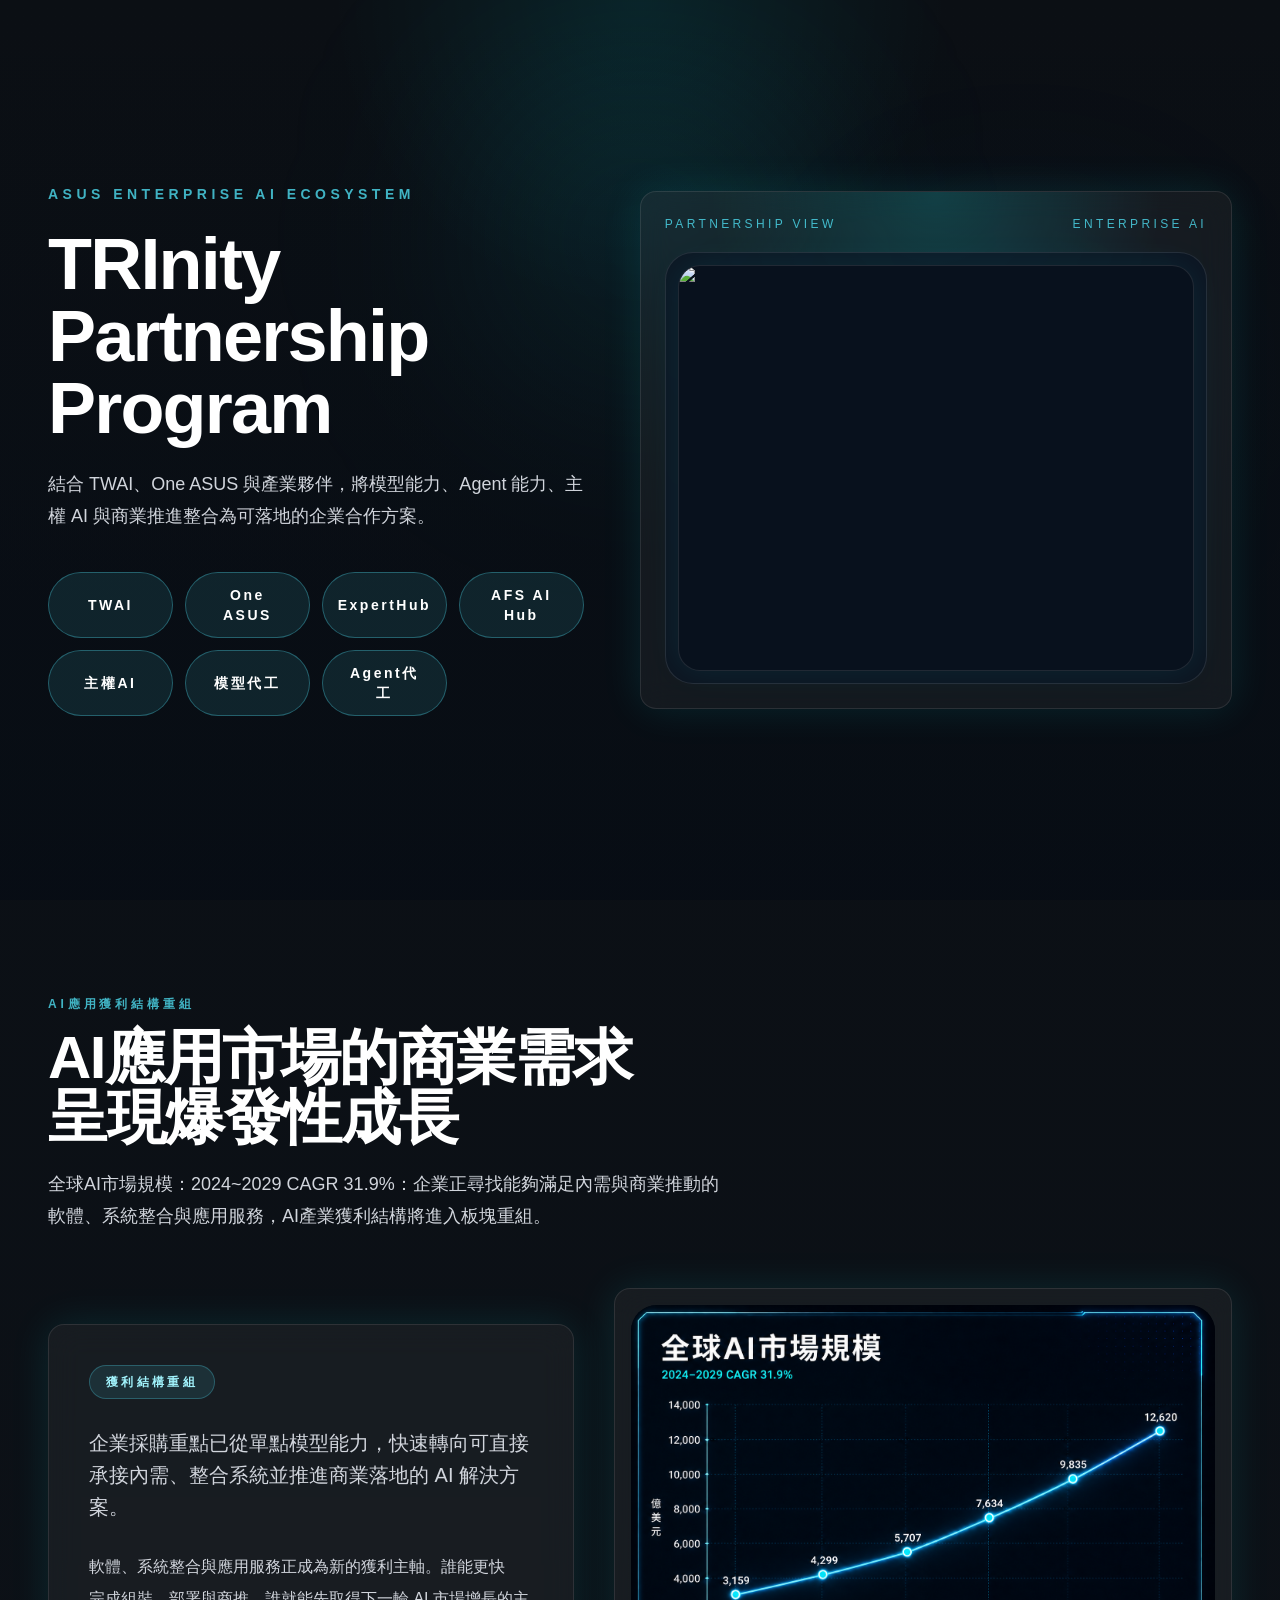
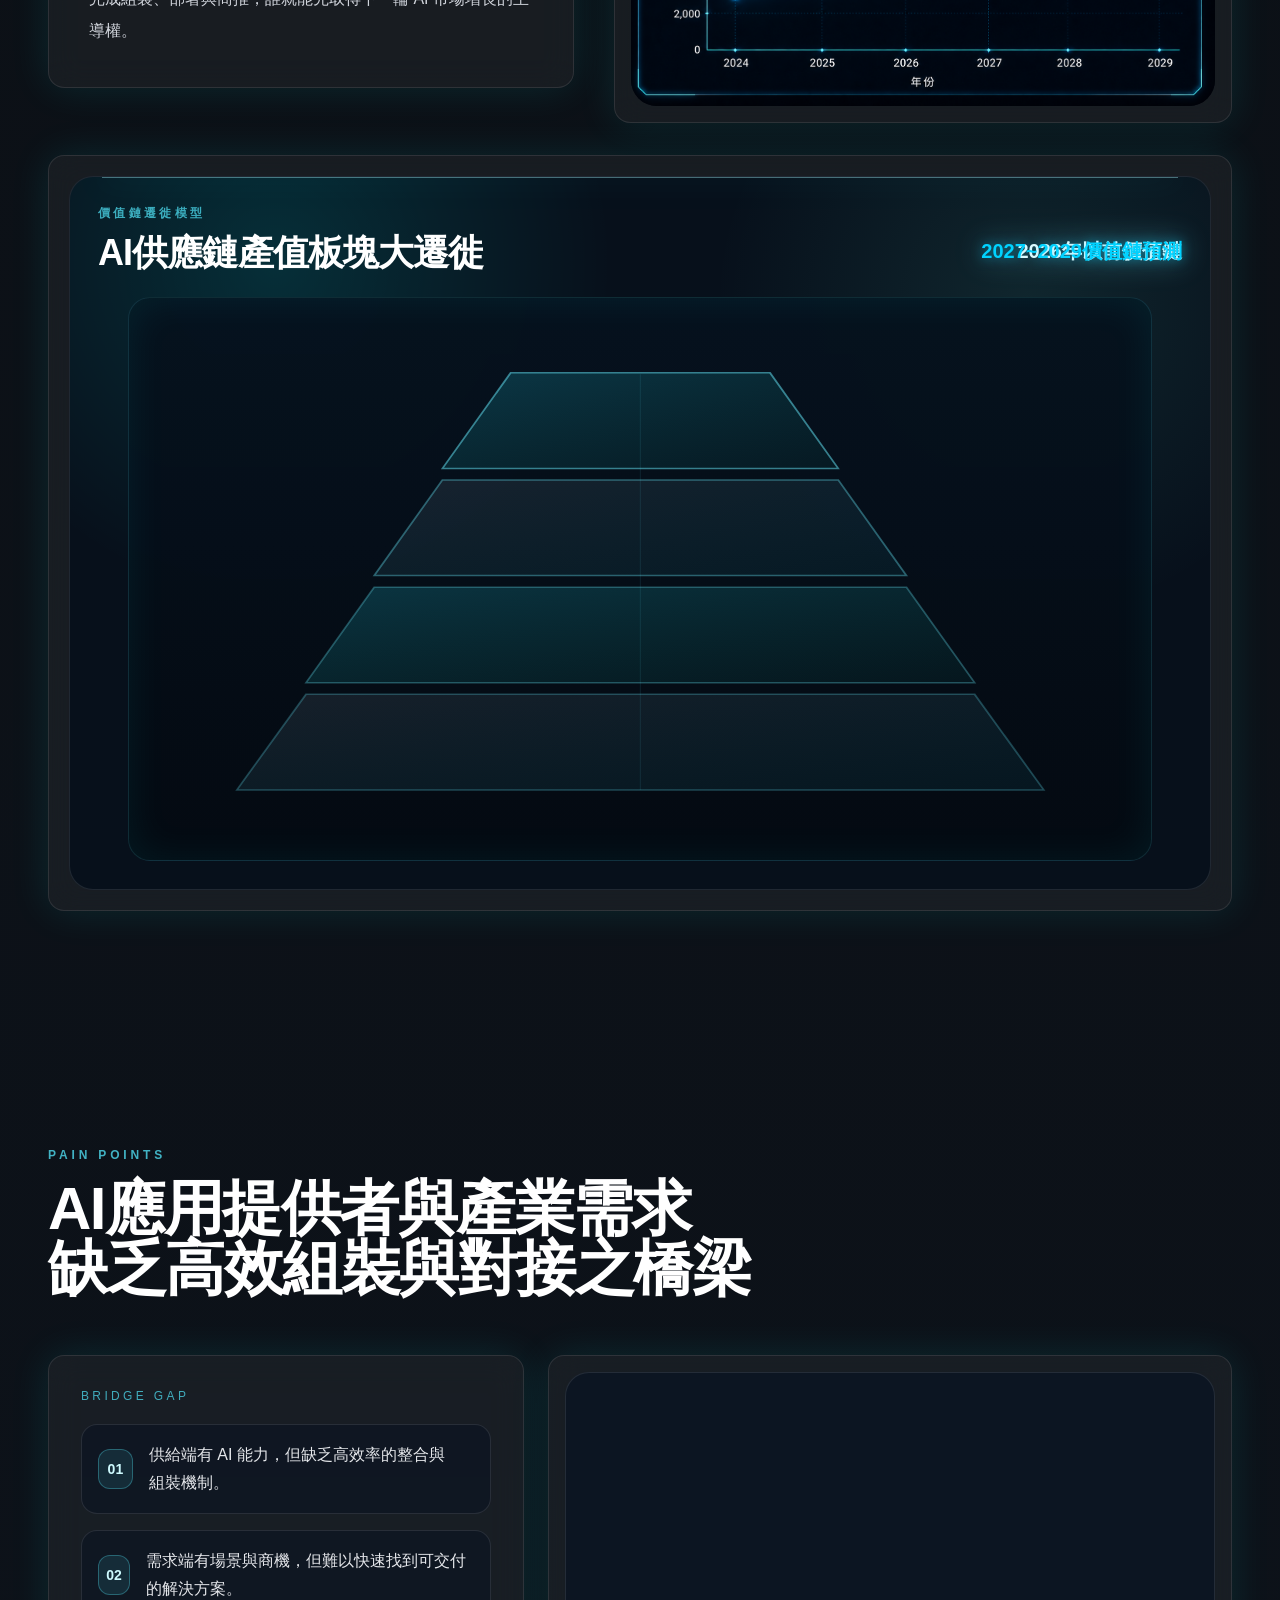
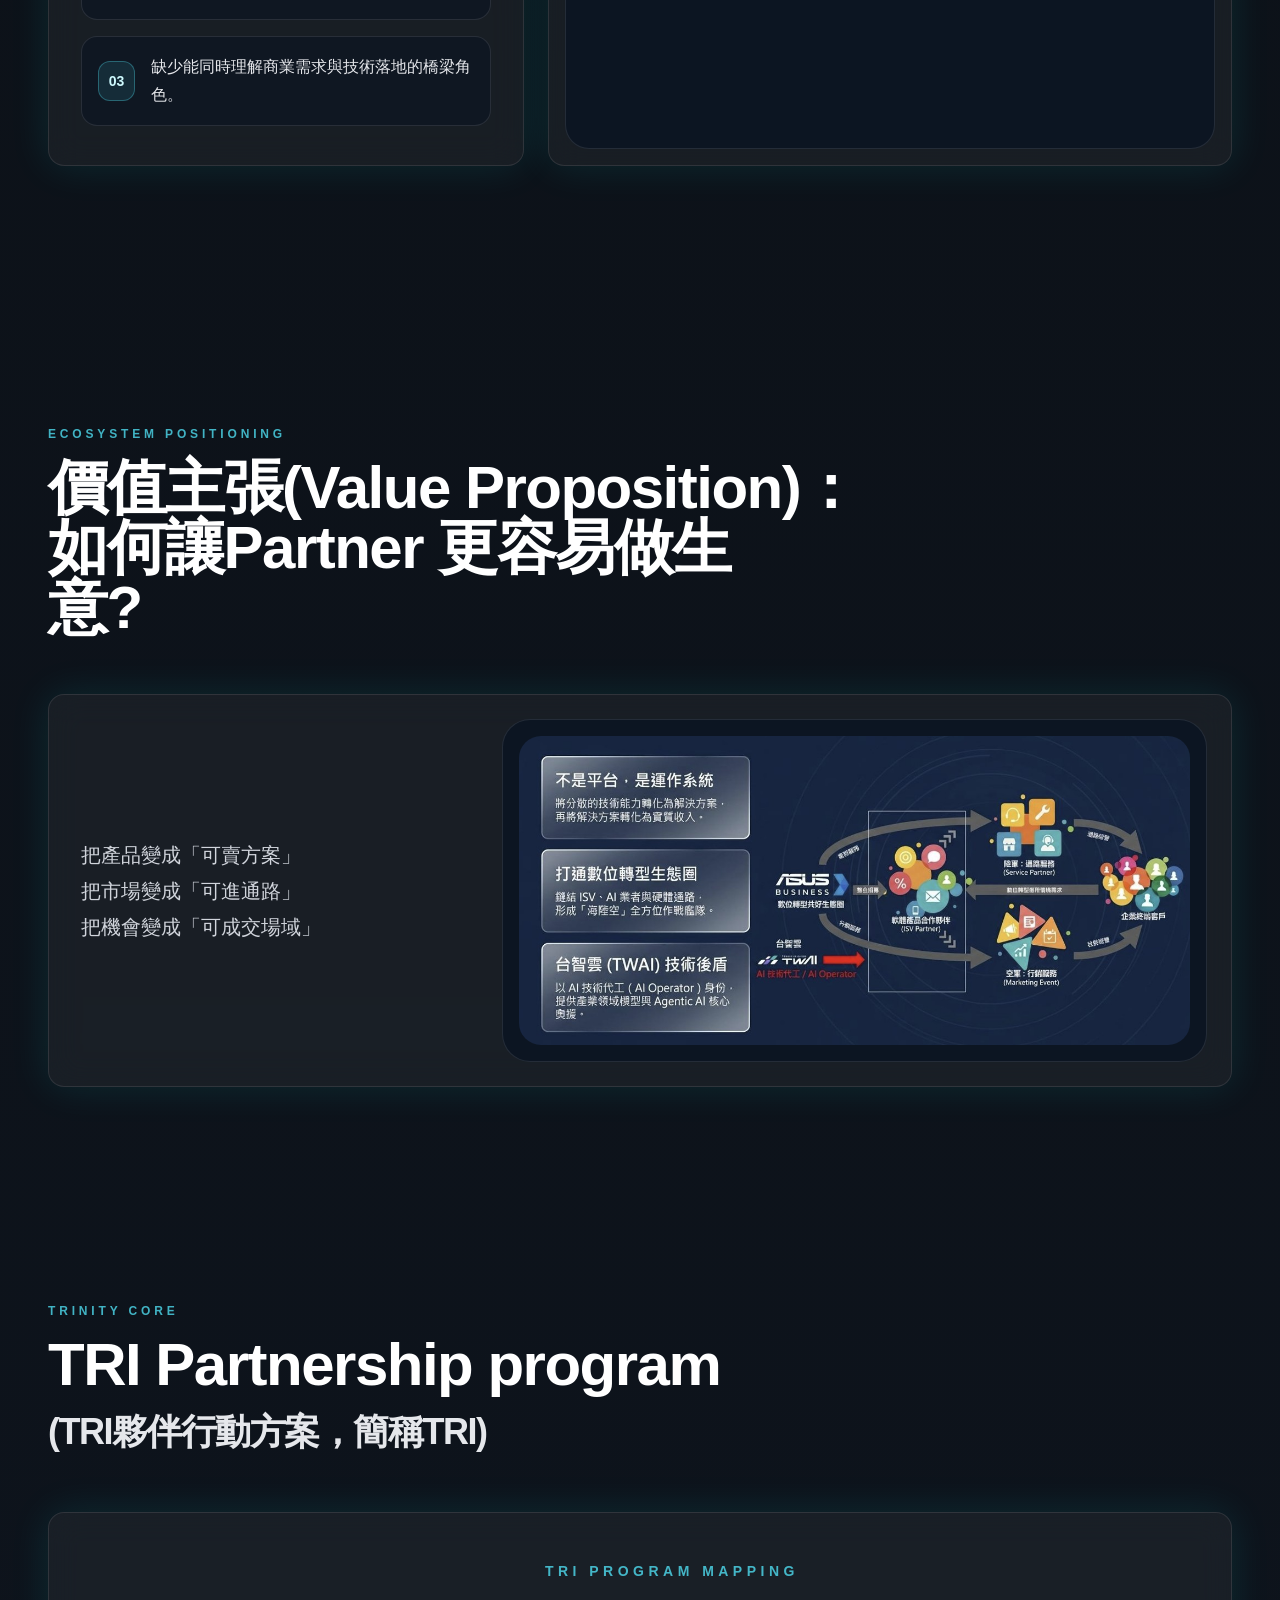
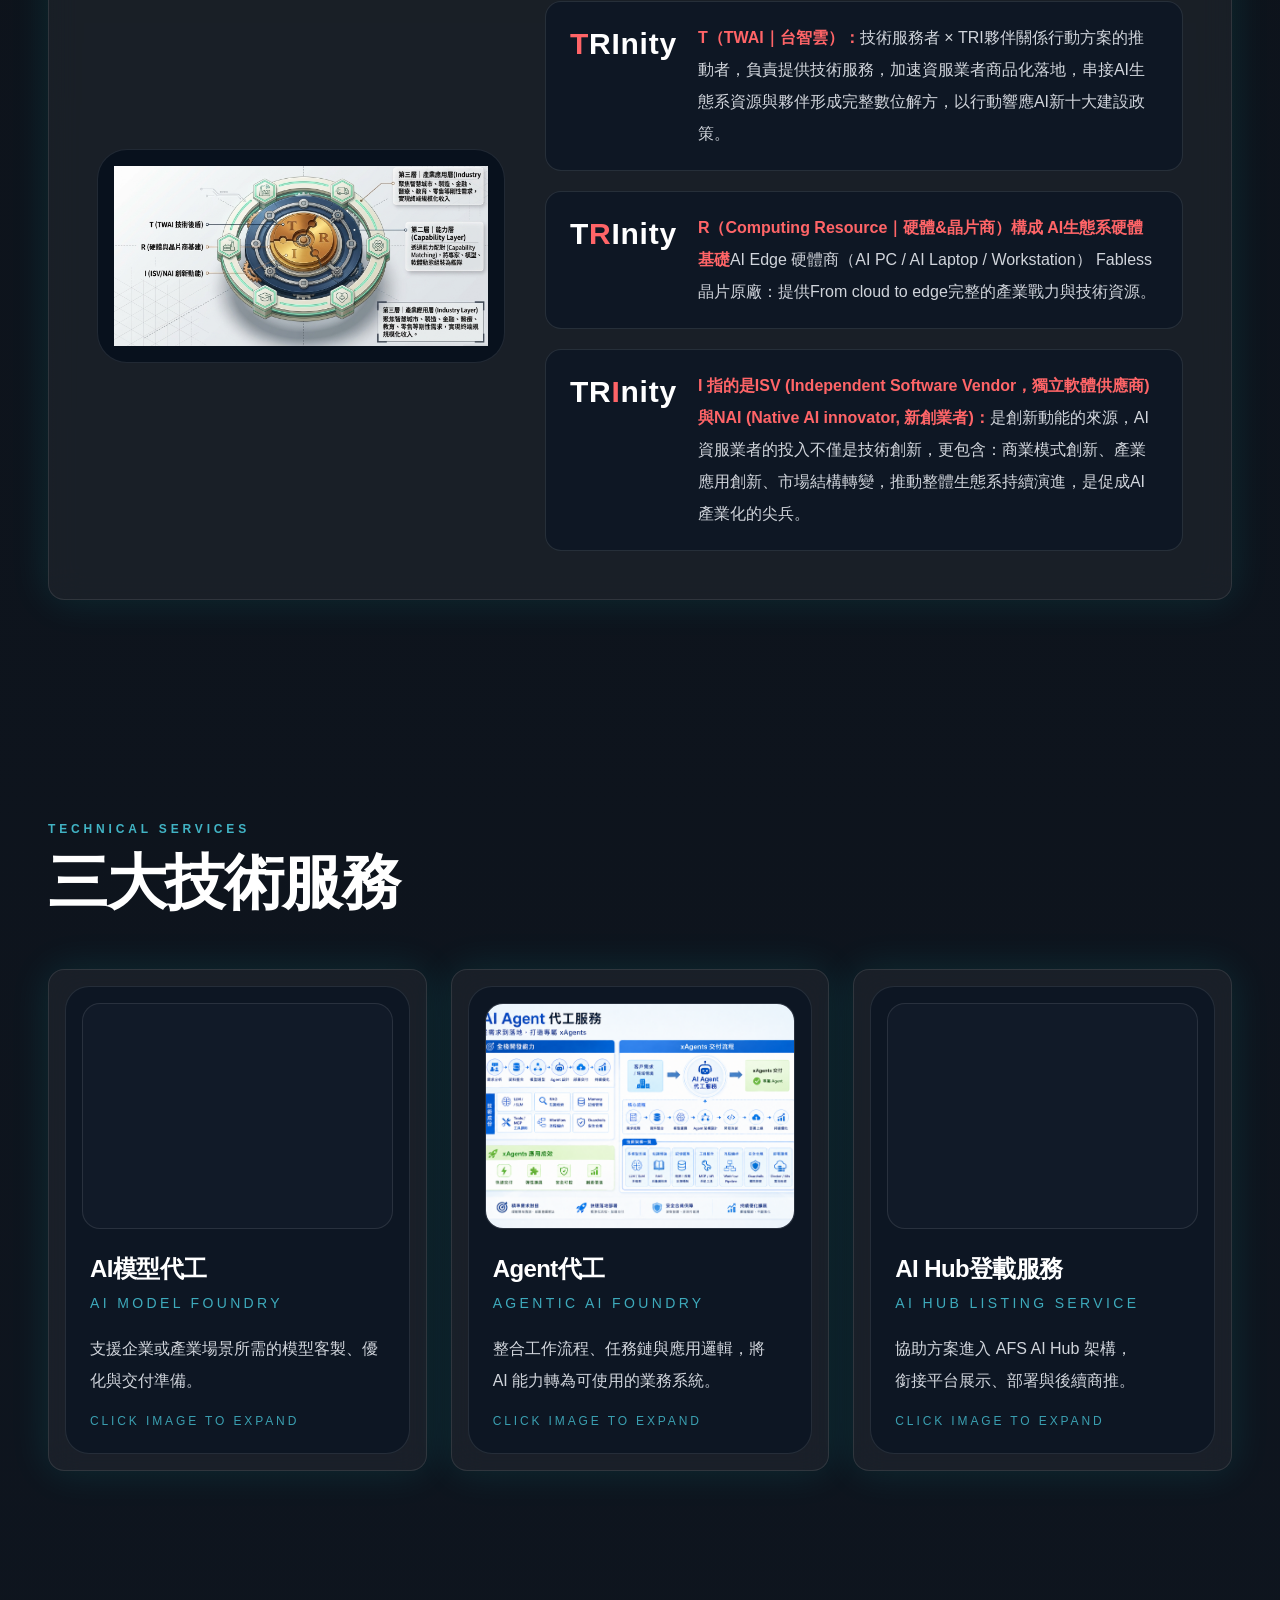
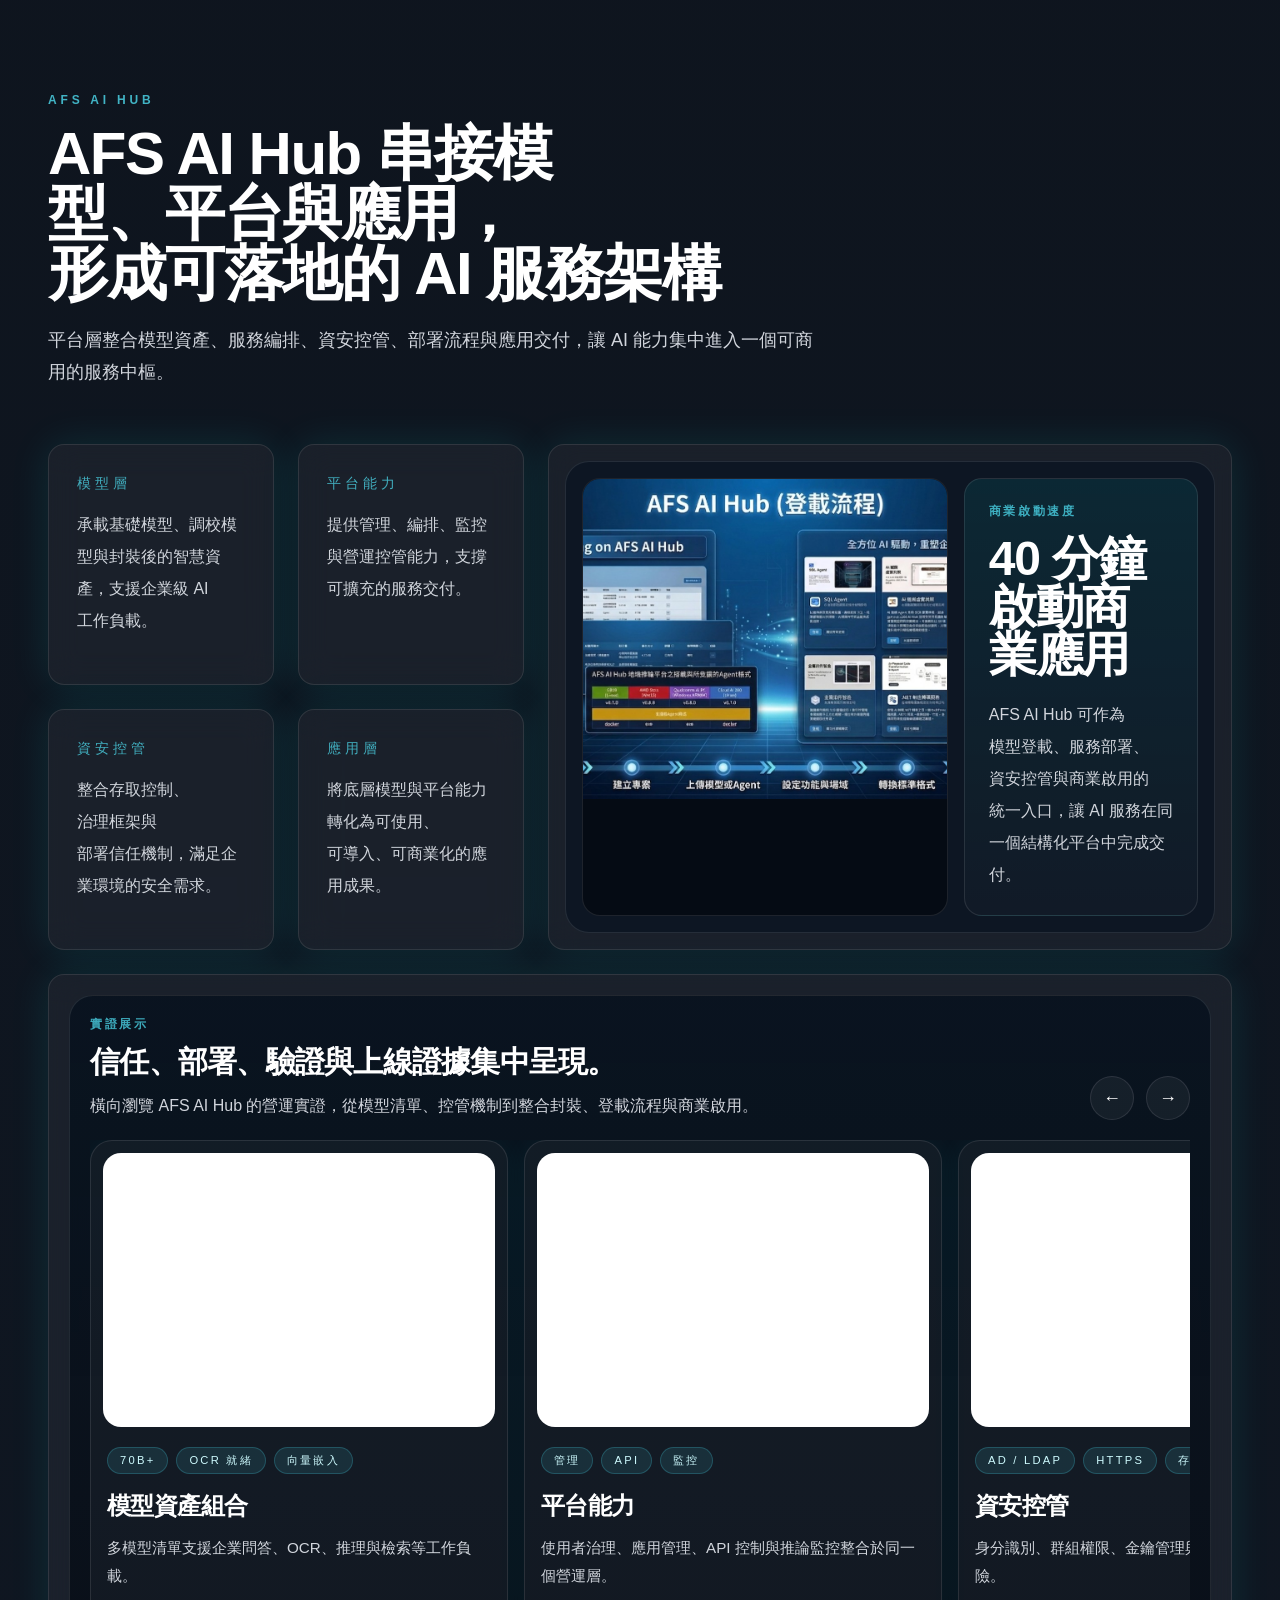
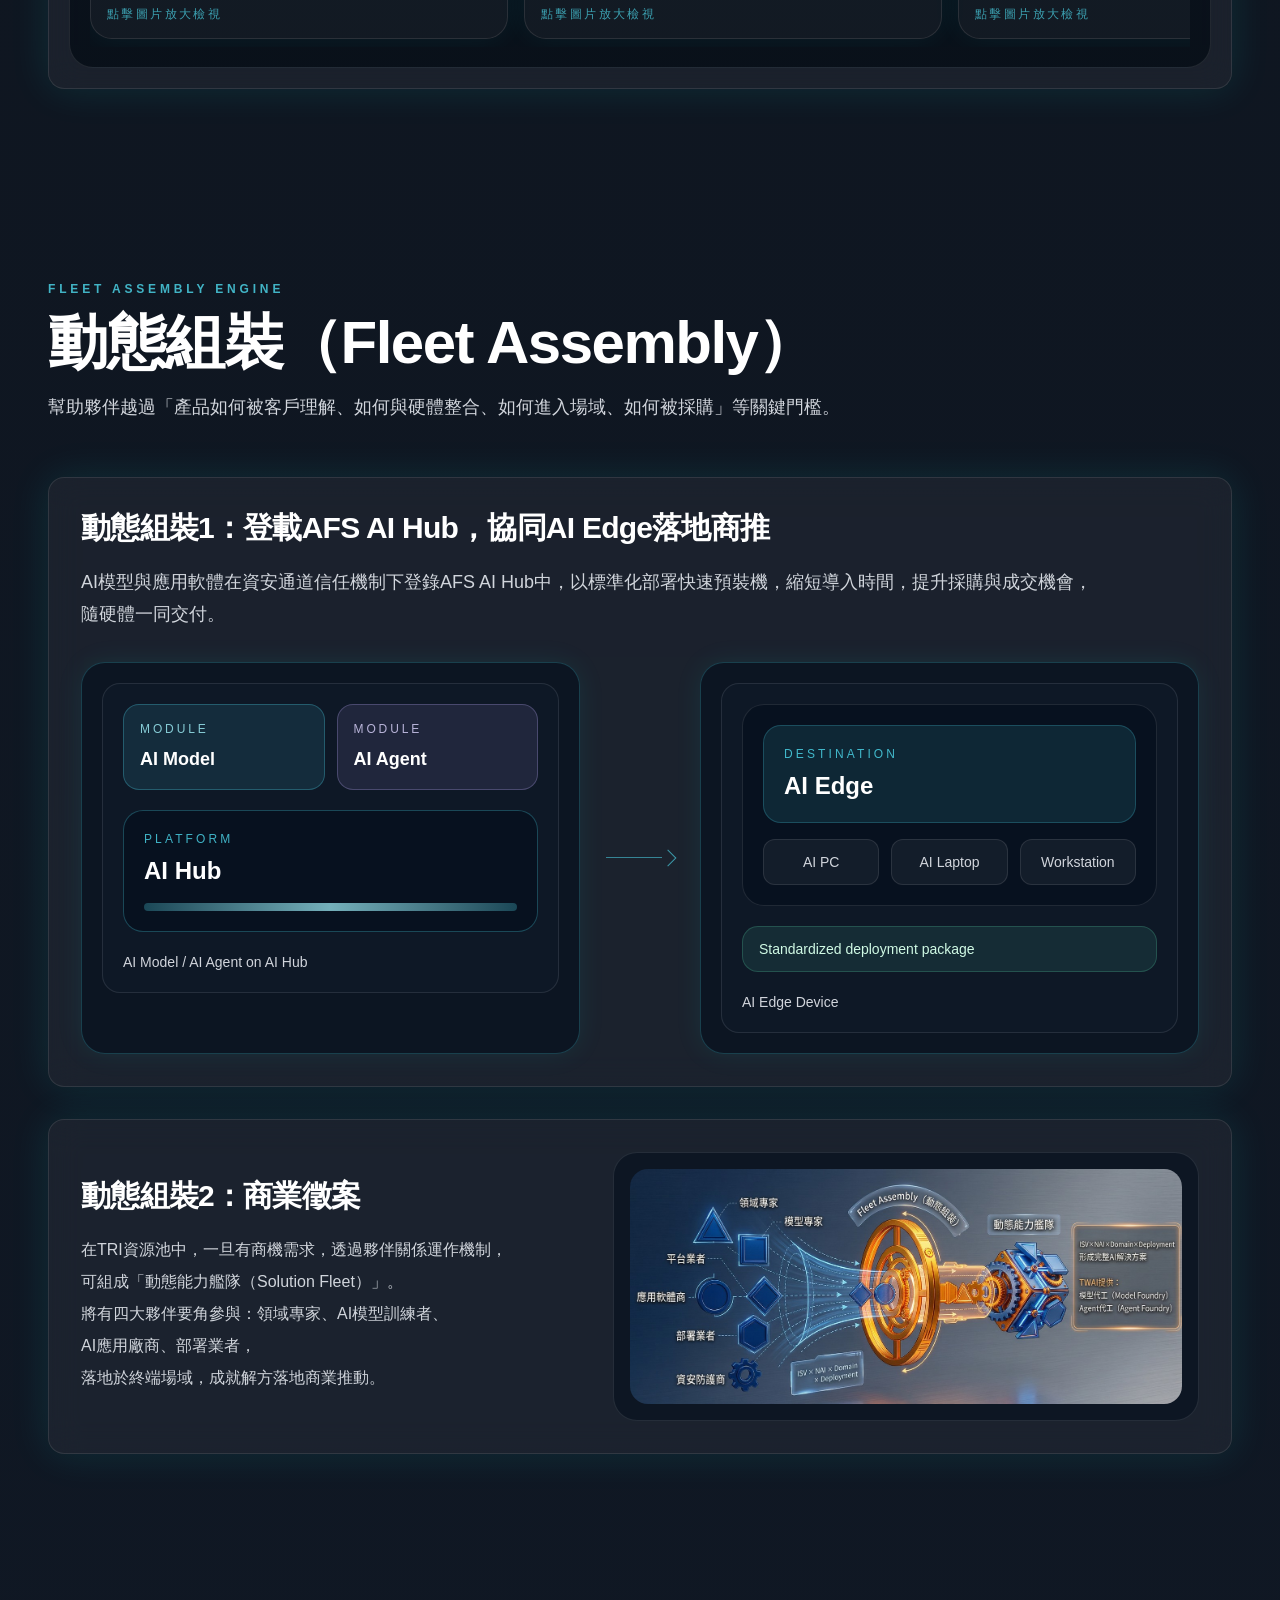
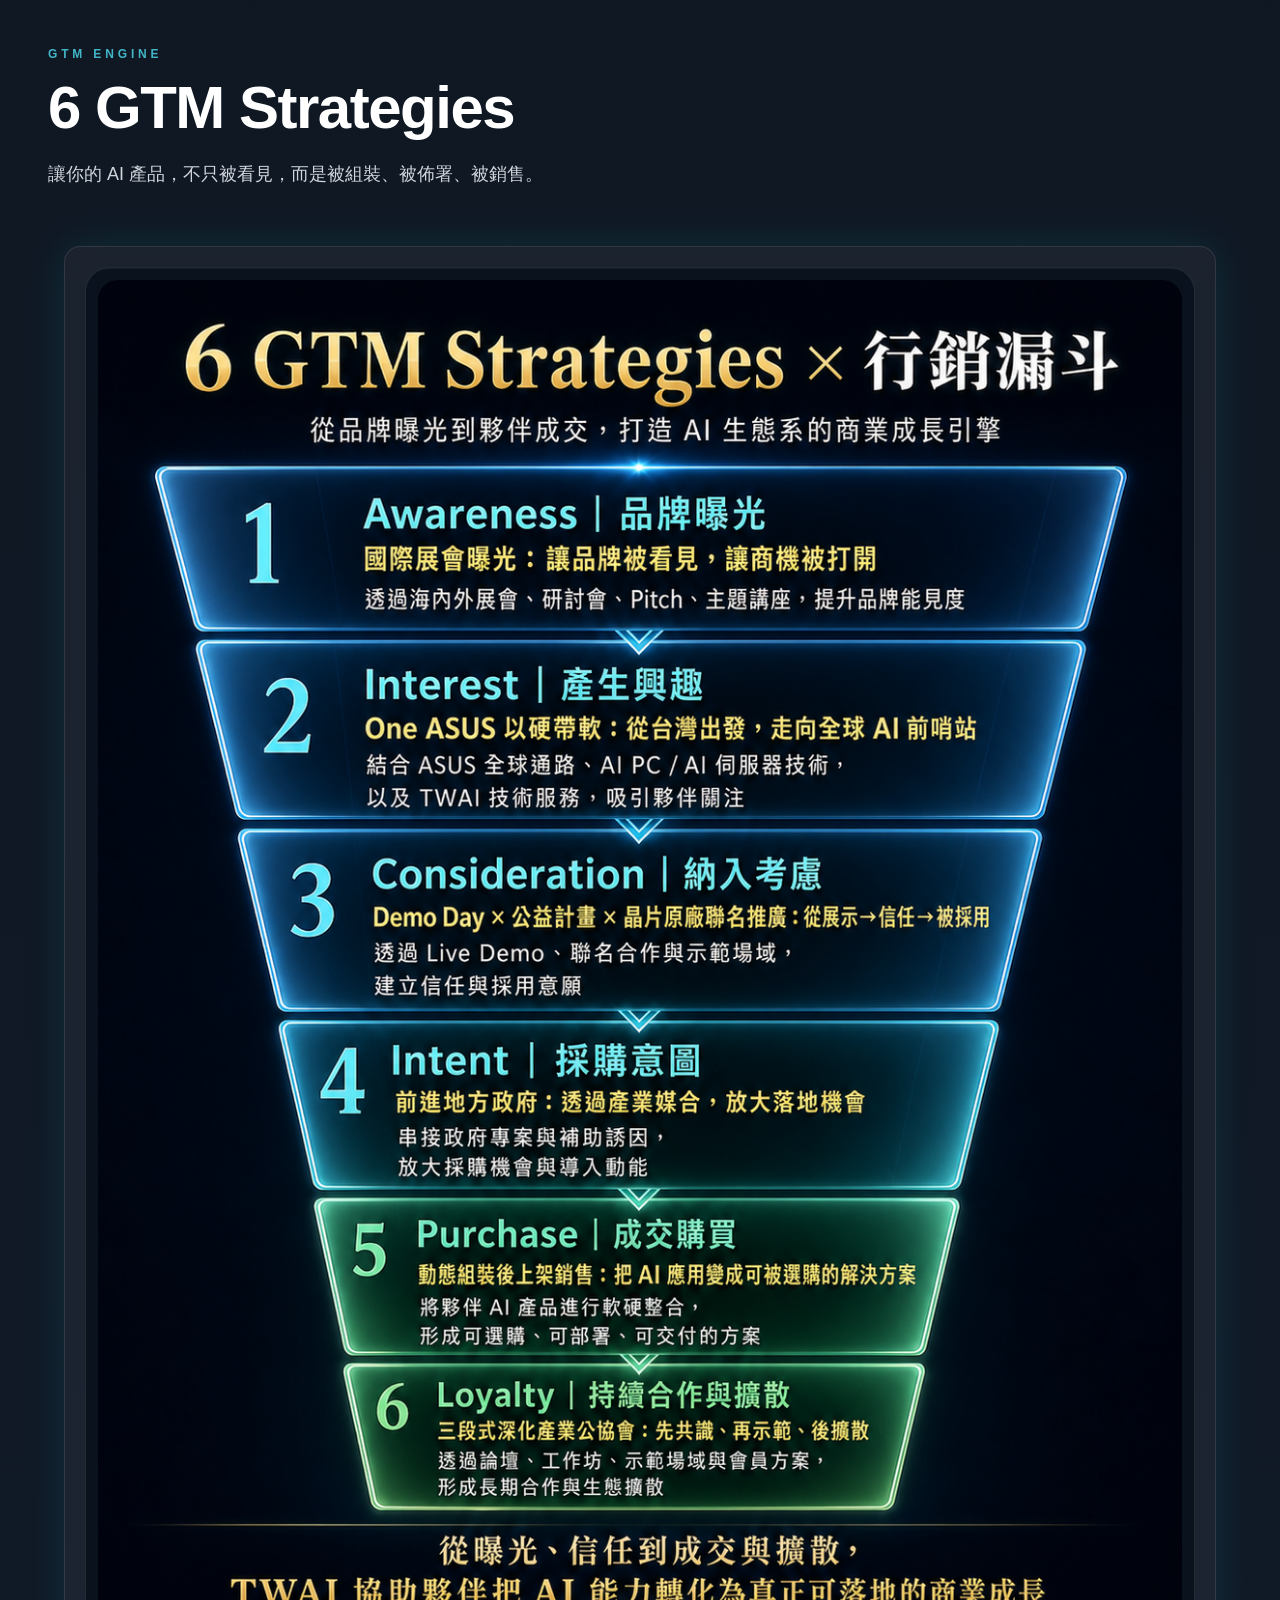
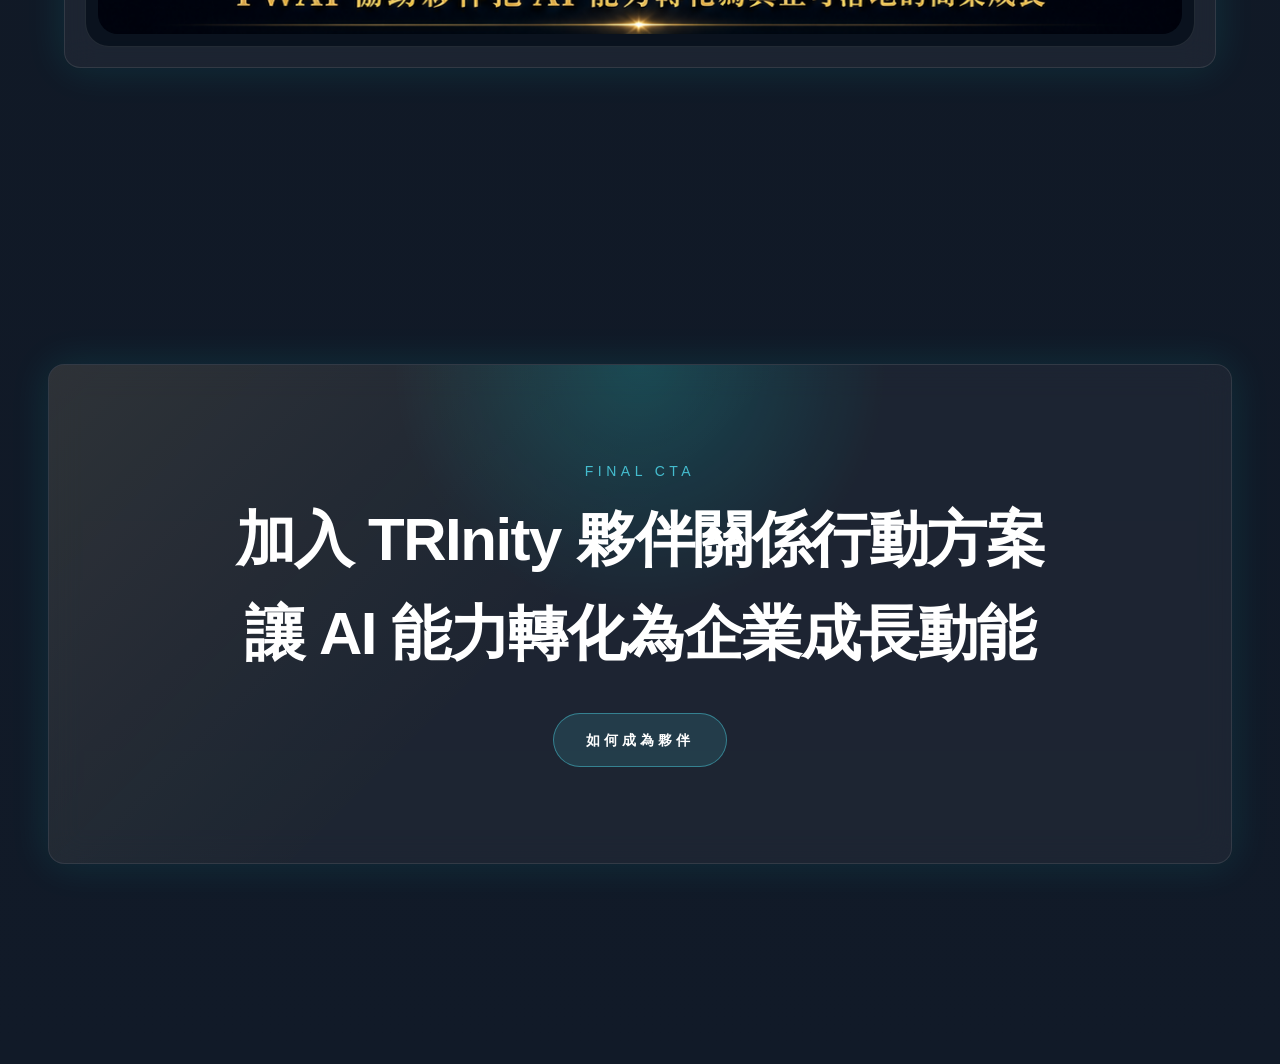
==== commit 8147b91f: "React->HTML" ====
--- a/out/index.html
+++ b/out/index.html
@@ -1 +1,1062 @@
-<!DOCTYPE html><html lang="en"><head><meta charSet="utf-8"/><meta name="viewport" content="width=device-width, initial-scale=1"/><link rel="preload" as="image" href="/F1.png"/><link rel="preload" href="/F2-v2.png" as="image"/><link rel="stylesheet" href="/_next/static/chunks/0ha1gf6gp.yw..css" data-precedence="next"/><link rel="preload" as="script" fetchPriority="low" href="/_next/static/chunks/11qk_vpw_zwkf.js"/><script src="/_next/static/chunks/0pjq-hlddzx4h.js" async=""></script><script src="/_next/static/chunks/10~x95jhs6ns3.js" async=""></script><script src="/_next/static/chunks/turbopack-0ikejbk8pggqy.js" async=""></script><script src="/_next/static/chunks/0fsi8lw5utejl.js" async=""></script><script src="/_next/static/chunks/0d3tkj33oycf2.js" async=""></script><script src="/_next/static/chunks/0-9b3at0knaij.js" async=""></script><title>TRInity AI HUB</title><meta name="description" content="TWAI TRInity Ecosystem Partnership Program"/><script src="/_next/static/chunks/03~yq9q893hmn.js" noModule=""></script></head><body><div hidden=""><!--$--><!--/$--></div><main class="overflow-x-hidden bg-gradient-to-b from-[#0B0F14] to-[#111A28] text-white"><div class="pointer-events-none fixed inset-0 -z-10 bg-[radial-gradient(circle_at_top,rgba(0,255,255,0.12),transparent_26%),radial-gradient(circle_at_80%_20%,rgba(37,99,235,0.12),transparent_24%),linear-gradient(to_bottom,rgba(11,15,20,0.94),rgba(17,26,40,1))]"></div><div class="pointer-events-none fixed inset-0 -z-10 bg-[linear-gradient(rgba(255,255,255,0.025)_1px,transparent_1px),linear-gradient(90deg,rgba(255,255,255,0.025)_1px,transparent_1px)] bg-[size:72px_72px] opacity-30"></div><div id="hero"><section class="relative flex min-h-screen items-center overflow-hidden px-6 py-24 md:px-12"><div class="pointer-events-none absolute inset-0"><div class="absolute left-1/2 top-24 h-72 w-72 -translate-x-1/2 rounded-full bg-cyan-400/15 blur-[120px]"></div><div class="absolute right-[10%] top-[28%] h-64 w-64 rounded-full bg-blue-500/10 blur-[100px]"></div><div class="absolute inset-0 bg-[radial-gradient(circle_at_top,rgba(0,255,255,0.08),transparent_28%),linear-gradient(to_bottom,transparent,rgba(6,12,20,0.75))]"></div></div><div class="relative mx-auto grid w-full max-w-7xl items-center gap-12 lg:grid-cols-[0.95fr_1.05fr] xl:gap-14"><div><p class="mb-6 text-sm font-semibold uppercase tracking-[0.32em] text-cyan-300/75">ASUS Enterprise AI Ecosystem</p><h1 class="max-w-4xl text-balance text-5xl font-bold tracking-tight text-white md:text-7xl">TRInity Partnership Program</h1><p class="mt-6 max-w-2xl text-lg leading-8 text-gray-300">結合 TWAI、One ASUS 與產業夥伴，將模型能力、Agent 能力、主權 AI 與商業推進整合為可落地的企業合作方案。</p><div class="mt-10 grid max-w-4xl grid-cols-2 gap-3 sm:grid-cols-3 xl:grid-cols-4"><a href="#ecosystem" class="flex min-h-[52px] items-center justify-center rounded-full border border-cyan-300/30 bg-cyan-300/10 px-5 py-3 text-center text-sm font-semibold tracking-[0.18em] text-cyan-100 transition duration-300 hover:-translate-y-0.5 hover:border-cyan-200/60 hover:bg-cyan-300/15">TWAI</a><a href="#ecosystem" class="flex min-h-[52px] items-center justify-center rounded-full border border-cyan-300/30 bg-cyan-300/10 px-5 py-3 text-center text-sm font-semibold tracking-[0.18em] text-cyan-100 transition duration-300 hover:-translate-y-0.5 hover:border-cyan-200/60 hover:bg-cyan-300/15">One ASUS</a><a href="#afs-hub" class="flex min-h-[52px] items-center justify-center rounded-full border border-cyan-300/30 bg-cyan-300/10 px-5 py-3 text-center text-sm font-semibold tracking-[0.18em] text-cyan-100 transition duration-300 hover:-translate-y-0.5 hover:border-cyan-200/60 hover:bg-cyan-300/15">ExpertHub</a><a href="#afs-hub" class="flex min-h-[52px] items-center justify-center rounded-full border border-cyan-300/30 bg-cyan-300/10 px-5 py-3 text-center text-sm font-semibold tracking-[0.18em] text-cyan-100 transition duration-300 hover:-translate-y-0.5 hover:border-cyan-200/60 hover:bg-cyan-300/15">AFS AI Hub</a><a href="#fleet-assembly" class="flex min-h-[52px] items-center justify-center rounded-full border border-cyan-300/30 bg-cyan-300/10 px-5 py-3 text-center text-sm font-semibold tracking-[0.18em] text-cyan-100 transition duration-300 hover:-translate-y-0.5 hover:border-cyan-200/60 hover:bg-cyan-300/15">主權AI</a><a href="#technical-services" class="flex min-h-[52px] items-center justify-center rounded-full border border-cyan-300/30 bg-cyan-300/10 px-5 py-3 text-center text-sm font-semibold tracking-[0.18em] text-cyan-100 transition duration-300 hover:-translate-y-0.5 hover:border-cyan-200/60 hover:bg-cyan-300/15">模型代工</a><a href="#technical-services" class="flex min-h-[52px] items-center justify-center rounded-full border border-cyan-300/30 bg-cyan-300/10 px-5 py-3 text-center text-sm font-semibold tracking-[0.18em] text-cyan-100 transition duration-300 hover:-translate-y-0.5 hover:border-cyan-200/60 hover:bg-cyan-300/15">Agent代工</a></div></div><div class="rounded-2xl border border-white/10 bg-white/5 backdrop-blur-lg shadow-[0_0_40px_rgba(0,255,255,0.1)] relative overflow-hidden p-4 md:p-5 lg:p-6"><div class="absolute inset-0 bg-[radial-gradient(circle_at_top,rgba(0,255,255,0.16),transparent_38%)]"></div><div class="relative space-y-4 md:space-y-5"><div class="flex items-center justify-between text-xs uppercase tracking-[0.28em] text-cyan-300/75"><span>Partnership View</span><span>Enterprise AI</span></div><div class="rounded-[28px] border border-white/10 bg-[#0d1623]/80 p-2 md:p-3"><div class="overflow-hidden rounded-[22px] border border-white/10 bg-[#08111d] shadow-[0_0_34px_rgba(0,255,255,0.08)]"><button type="button" aria-label="Open full image: TRInity Partnership Program visual" class="group block w-full text-left cursor-pointer"><img alt="TRInity Partnership Program visual" width="1400" height="1100" decoding="async" data-nimg="1" class="h-auto max-h-[62vh] w-full cursor-pointer object-contain transition duration-300 group-hover:scale-[1.01] group-hover:opacity-95" style="color:transparent" src="/F1.png"/></button></div></div></div></div></div></section></div><section id="ai-explosion" class="relative flex min-h-screen items-center py-24 px-6 md:px-12 "><div class="mx-auto w-full max-w-7xl"><div class="mb-14 max-w-3xl"><p class="mb-4 text-xs font-semibold uppercase tracking-[0.32em] text-cyan-300/75">AI應用獲利結構重組</p><h2 class="text-balance text-4xl font-bold tracking-tight text-white md:text-6xl">AI應用市場的<span class="whitespace-nowrap">商業需求</span><br/>呈現爆發性成長</h2><p class="mt-5 max-w-3xl text-pretty text-base leading-8 text-gray-300 md:text-lg">全球AI市場規模：2024~2029 CAGR 31.9%：企業正尋找能夠滿足內需與商業推動的<span class="whitespace-nowrap">軟體、系統整合與應用服務</span>，AI產業獲利結構將進入板塊重組。</p></div><div class="space-y-8"><div class="grid items-center gap-10 lg:grid-cols-[0.92fr_1.08fr]"><div class="rounded-2xl border border-white/10 bg-white/5 backdrop-blur-lg shadow-[0_0_40px_rgba(0,255,255,0.1)] p-8 md:p-10"><div class="space-y-7"><div class="inline-flex rounded-full border border-cyan-300/25 bg-cyan-300/10 px-4 py-2 text-xs font-semibold uppercase tracking-[0.28em] text-cyan-200">獲利結構重組</div><p class="max-w-xl text-lg leading-8 text-gray-300 md:text-xl">企業採購重點已從單點模型能力，快速轉向可直接<span class="whitespace-nowrap">承接內需</span>、<span class="whitespace-nowrap">整合系統</span>並推進商業落地的 AI 解決方案。</p><p class="max-w-2xl text-base leading-8 text-gray-300"><span class="whitespace-nowrap">軟體、系統整合與應用服務</span>正成為新的獲利主軸。誰能更快<span class="whitespace-nowrap">完成組裝</span>、<span class="whitespace-nowrap">部署與商推</span>，誰就能先取得下一輪 AI 市場增長的主導權。</p></div></div><div class="rounded-2xl border border-white/10 bg-white/5 backdrop-blur-lg shadow-[0_0_40px_rgba(0,255,255,0.1)] w-full max-w-[720px] justify-self-center overflow-hidden p-3 md:p-4 lg:justify-self-end"><button type="button" aria-label="開啟2026年獲利結構資訊圖" class="group block w-full cursor-pointer text-left transition duration-300 hover:scale-[1.01] hover:opacity-95"><div class="flex aspect-[16/11] w-full items-center justify-center overflow-hidden rounded-[26px] bg-[#050b14]"><img src="/F2-v2.png" alt="2026年獲利結構資訊圖預覽" class="h-full w-full object-contain"/></div></button></div></div><div class="rounded-2xl border border-white/10 bg-white/5 backdrop-blur-lg shadow-[0_0_40px_rgba(0,255,255,0.1)] overflow-hidden p-4 md:p-5"><div class="jsx-684631c583f7018e migration-card relative overflow-hidden rounded-[24px] border border-white/10 bg-[#07101b] p-5 md:p-7"><div class="jsx-684631c583f7018e pointer-events-none absolute inset-0 bg-[radial-gradient(circle_at_18%_12%,rgba(0,255,255,0.13),transparent_30%),radial-gradient(circle_at_84%_18%,rgba(94,234,212,0.1),transparent_28%)]"></div><div class="jsx-684631c583f7018e pointer-events-none absolute inset-x-8 top-0 h-px bg-cyan-200/40 shadow-[0_0_28px_rgba(0,255,255,0.55)]"></div><div class="jsx-684631c583f7018e relative z-10 mb-6 flex flex-col gap-3 md:flex-row md:items-end md:justify-between"><div class="jsx-684631c583f7018e"><p class="jsx-684631c583f7018e text-xs font-semibold uppercase tracking-[0.28em] text-cyan-300/70">價值鏈遷徙模型</p><h3 class="jsx-684631c583f7018e mt-3 text-2xl font-bold tracking-tight text-white md:text-4xl">AI供應鏈產值板塊大遷徙</h3></div><div class="jsx-684631c583f7018e stage-label relative h-9 min-w-[18rem] text-left text-lg font-semibold text-cyan-50 drop-shadow-[0_0_14px_rgba(103,232,249,0.38)] md:text-right md:text-xl"><span class="jsx-684631c583f7018e stage-before absolute inset-0">2026年以前價值鏈</span><span class="jsx-684631c583f7018e stage-after absolute inset-0">2027~2029價值鏈預測</span></div></div><div class="jsx-684631c583f7018e relative z-10 mx-auto aspect-[16/8.8] min-h-[410px] w-full max-w-5xl overflow-hidden rounded-[22px] border border-cyan-300/15 bg-[linear-gradient(180deg,rgba(6,18,30,0.96),rgba(4,10,18,0.98))] p-4 shadow-[inset_0_0_42px_rgba(0,255,255,0.07)] md:min-h-[480px] md:p-6"><svg viewBox="0 0 1000 620" role="img" aria-label="AI供應鏈價值鏈四層遷徙動畫" preserveAspectRatio="none" class="jsx-684631c583f7018e absolute inset-x-[3%] top-[10%] h-[80%] w-[94%]"><defs class="jsx-684631c583f7018e"><linearGradient id="migrationBandA" x1="0" x2="1" y1="0" y2="1" class="jsx-684631c583f7018e"><stop offset="0%" stop-color="rgba(34,211,238,0.2)" class="jsx-684631c583f7018e"></stop><stop offset="100%" stop-color="rgba(20,184,166,0.06)" class="jsx-684631c583f7018e"></stop></linearGradient><linearGradient id="migrationBandB" x1="0" x2="1" y1="0" y2="1" class="jsx-684631c583f7018e"><stop offset="0%" stop-color="rgba(148,163,184,0.13)" class="jsx-684631c583f7018e"></stop><stop offset="100%" stop-color="rgba(34,211,238,0.06)" class="jsx-684631c583f7018e"></stop></linearGradient></defs><polygon points="365,26 635,26 706,158 294,158" fill="url(#migrationBandA)" stroke="rgba(103,232,249,0.5)" stroke-width="2" class="jsx-684631c583f7018e"></polygon><polygon points="294,174 706,174 777,306 223,306" fill="url(#migrationBandB)" stroke="rgba(103,232,249,0.36)" stroke-width="2" class="jsx-684631c583f7018e"></polygon><polygon points="223,322 777,322 848,454 152,454" fill="url(#migrationBandA)" stroke="rgba(103,232,249,0.3)" stroke-width="2" class="jsx-684631c583f7018e"></polygon><polygon points="152,470 848,470 920,602 80,602" fill="url(#migrationBandB)" stroke="rgba(103,232,249,0.26)" stroke-width="2" class="jsx-684631c583f7018e"></polygon><path d="M500 28 L500 602" stroke="rgba(103,232,249,0.12)" stroke-width="1" class="jsx-684631c583f7018e"></path></svg><div class="jsx-684631c583f7018e migration-label software"><span class="jsx-684631c583f7018e keyword-highlight">軟體</span>、<span class="jsx-684631c583f7018e keyword-highlight">系統整合</span>、<span class="jsx-684631c583f7018e keyword-highlight">應用服務</span>等</div><div class="jsx-684631c583f7018e migration-label platform"><span class="jsx-684631c583f7018e keyword-highlight">平台</span>、<span class="jsx-684631c583f7018e keyword-highlight">硬體</span></div><div class="jsx-684631c583f7018e migration-label old-parts">PCB、被動元件、散熱模組、封裝等</div><div class="jsx-684631c583f7018e migration-label old-chip"><span class="jsx-684631c583f7018e keyword-highlight">晶片</span>、伺服器、記憶體</div><div class="jsx-684631c583f7018e migration-label new-top">伺服器、記憶體、PCB等</div><div class="jsx-684631c583f7018e migration-label new-chip"><span class="jsx-684631c583f7018e keyword-highlight">晶片</span></div></div></div></div></div></div></section><section id="pain-points" class="relative flex min-h-screen items-center py-24 px-6 md:px-12 "><div class="mx-auto w-full max-w-7xl"><div class="mb-14 max-w-3xl"><p class="mb-4 text-xs font-semibold uppercase tracking-[0.32em] text-cyan-300/75">PAIN POINTS</p><h2 class="text-balance text-4xl font-bold tracking-tight text-white md:text-6xl">AI應用提供者與產業需求<br/><span class="whitespace-nowrap">缺乏</span>高效組裝與對接之橋梁</h2></div><div class="grid gap-6 lg:grid-cols-[0.82fr_1.18fr]"><div class="rounded-2xl border border-white/10 bg-white/5 backdrop-blur-lg shadow-[0_0_40px_rgba(0,255,255,0.1)] p-7 md:p-8"><div class="space-y-5"><p class="text-xs uppercase tracking-[0.28em] text-cyan-300/70">Bridge Gap</p><div class="space-y-4"><div class="flex items-center gap-4 rounded-2xl border border-white/10 bg-[#0d1623]/70 px-4 py-4"><div class="flex h-10 w-10 items-center justify-center rounded-xl border border-cyan-300/30 bg-cyan-300/10 text-sm font-semibold text-cyan-100">0<!-- -->1</div><p class="min-w-0 text-base leading-7 text-gray-200">供給端有 AI 能力，但缺乏高效率的整合與<span class="whitespace-nowrap">組裝機制</span>。</p></div><div class="flex items-center gap-4 rounded-2xl border border-white/10 bg-[#0d1623]/70 px-4 py-4"><div class="flex h-10 w-10 items-center justify-center rounded-xl border border-cyan-300/30 bg-cyan-300/10 text-sm font-semibold text-cyan-100">0<!-- -->2</div><p class="min-w-0 text-base leading-7 text-gray-200">需求端有場景與商機，但難以快速找到可交付的<span class="whitespace-nowrap">解決方案</span>。</p></div><div class="flex items-center gap-4 rounded-2xl border border-white/10 bg-[#0d1623]/70 px-4 py-4"><div class="flex h-10 w-10 items-center justify-center rounded-xl border border-cyan-300/30 bg-cyan-300/10 text-sm font-semibold text-cyan-100">0<!-- -->3</div><p class="min-w-0 text-base leading-7 text-gray-200">缺少能同時理解商業需求與技術落地的橋梁角色。</p></div></div></div></div><div class="rounded-2xl border border-white/10 bg-white/5 backdrop-blur-lg shadow-[0_0_40px_rgba(0,255,255,0.1)] overflow-hidden p-4"><div class="rounded-[24px] border border-white/10 bg-[#0c1522] p-4"><button type="button" aria-label="開啟痛點橋接資訊圖" class="group block w-full cursor-pointer text-left transition duration-300 hover:scale-[1.01] hover:opacity-95"><img alt="Pain points bridge gap visual" loading="lazy" width="1600" height="1100" decoding="async" data-nimg="1" class="h-auto w-full rounded-[18px] object-contain" style="color:transparent" src="/F3.jpg"/></button></div></div></div></div></section><section id="ecosystem" class="relative flex min-h-screen items-center py-24 px-6 md:px-12 "><div class="mx-auto w-full max-w-7xl"><div class="mb-14 max-w-3xl"><p class="mb-4 text-xs font-semibold uppercase tracking-[0.32em] text-cyan-300/75">Ecosystem Positioning</p><h2 class="text-balance text-4xl font-bold tracking-tight text-white md:text-6xl"><span class="whitespace-nowrap">價值主張(Value Proposition)：</span><br/><span>如何讓Partner 更容易做生意?</span></h2></div><div class="rounded-2xl border border-white/10 bg-white/5 backdrop-blur-lg shadow-[0_0_40px_rgba(0,255,255,0.1)] overflow-hidden p-5 md:p-6"><div class="grid items-center gap-8 lg:grid-cols-[0.72fr_1.28fr]"><div class="space-y-5 px-2"><p class="text-lg leading-9 text-gray-300 md:text-xl">把產品變成「可賣方案」<br/>把市場變成「可進通路」<br/>把機會變成「可成交場域」</p></div><div class="rounded-[28px] border border-white/10 bg-[#0c1522] p-4"><button type="button" aria-label="開啟One ASUS生態系定位資訊圖" class="group block w-full cursor-pointer text-left transition duration-300 hover:scale-[1.01] hover:opacity-95"><img alt="One ASUS ecosystem positioning visual" loading="lazy" width="1800" height="1200" decoding="async" data-nimg="1" class="h-auto w-full rounded-[22px] object-contain" style="color:transparent" src="/F4.jpg"/></button></div></div></div></div></section><section id="trinity-core" class="relative flex min-h-screen items-center py-24 px-6 md:px-12 "><div class="mx-auto w-full max-w-7xl"><div class="mb-14 max-w-3xl"><p class="mb-4 text-xs font-semibold uppercase tracking-[0.32em] text-cyan-300/75">TRInity Core</p><h2 class="text-balance text-4xl font-bold tracking-tight text-white md:text-6xl"><span class="block">TRI Partnership program</span><span class="mt-3 block text-2xl leading-snug text-gray-200 md:text-4xl">(TRI夥伴行動方案，簡稱TRI)</span></h2></div><div class="rounded-2xl border border-white/10 bg-white/5 backdrop-blur-lg shadow-[0_0_40px_rgba(0,255,255,0.1)] p-8 md:p-12"><div class="grid items-center gap-10 lg:grid-cols-[0.78fr_1.22fr]"><div class="flex justify-center lg:justify-start"><div class="overflow-hidden rounded-[30px] border border-white/10 bg-[#08111d] p-4"><button type="button" aria-label="Open TRI Partnership program visual" class="group block w-full cursor-pointer text-left transition duration-300 hover:scale-[1.01] hover:opacity-95"><img alt="TRI Partnership program visual" loading="lazy" width="1400" height="1200" decoding="async" data-nimg="1" class="h-auto w-full max-w-[400px] object-contain" style="color:transparent" src="/F5.png"/></button></div></div><div class="space-y-5"><p class="text-sm font-semibold uppercase tracking-[0.32em] text-cyan-300/75">TRI Program Mapping</p><div class="grid gap-4 rounded-2xl border border-white/10 bg-[#0f1825]/85 px-5 py-5 md:grid-cols-[7rem_1fr] md:px-6"><div class="pt-1"><span class="inline-flex text-2xl font-bold tracking-wide text-white md:text-3xl"><span class="text-red-400">T</span><span class="text-white">R</span><span class="text-white">I</span><span class="text-white">n</span><span class="text-white">i</span><span class="text-white">t</span><span class="text-white">y</span></span></div><p class="text-base leading-8 text-gray-300"><span class="font-semibold text-red-400">T（TWAI｜台智雲）：</span>技術服務者 × TRI夥伴關係行動方案的推動者，負責提供技術服務，加速資服業者商品化落地，串接AI生態系資源與夥伴形成完整數位解方，以行動響應AI新十大建設政策。</p></div><div class="grid gap-4 rounded-2xl border border-white/10 bg-[#0f1825]/85 px-5 py-5 md:grid-cols-[7rem_1fr] md:px-6"><div class="pt-1"><span class="inline-flex text-2xl font-bold tracking-wide text-white md:text-3xl"><span class="text-white">T</span><span class="text-red-400">R</span><span class="text-white">I</span><span class="text-white">n</span><span class="text-white">i</span><span class="text-white">t</span><span class="text-white">y</span></span></div><p class="text-base leading-8 text-gray-300"><span class="font-semibold text-red-400">R（Computing Resource｜硬體&amp;晶片商）構成 AI生態系硬體基礎</span>AI Edge 硬體商（AI PC / AI Laptop / Workstation） Fabless 晶片原廠：提供From cloud to edge完整的產業戰力與技術資源。</p></div><div class="grid gap-4 rounded-2xl border border-white/10 bg-[#0f1825]/85 px-5 py-5 md:grid-cols-[7rem_1fr] md:px-6"><div class="pt-1"><span class="inline-flex text-2xl font-bold tracking-wide text-white md:text-3xl"><span class="text-white">T</span><span class="text-white">R</span><span class="text-red-400">I</span><span class="text-white">n</span><span class="text-white">i</span><span class="text-white">t</span><span class="text-white">y</span></span></div><p class="text-base leading-8 text-gray-300"><span class="font-semibold text-red-400">I 指的是ISV (Independent Software Vendor，獨立軟體供應商)與NAI (Native AI innovator, 新創業者)：</span>是創新動能的來源，AI資服業者的投入不僅是技術創新，更包含：商業模式創新、產業應用創新、市場結構轉變，推動整體生態系持續演進，是促成AI產業化的尖兵。</p></div></div></div></div></div></section><section id="technical-services" class="relative flex min-h-screen items-center py-24 px-6 md:px-12 "><div class="mx-auto w-full max-w-7xl"><div class="mb-14 max-w-3xl"><p class="mb-4 text-xs font-semibold uppercase tracking-[0.32em] text-cyan-300/75">Technical Services</p><h2 class="text-balance text-4xl font-bold tracking-tight text-white md:text-6xl">三大技術服務</h2></div><div class="grid gap-6 lg:grid-cols-3"><div class="rounded-2xl border border-white/10 bg-white/5 backdrop-blur-lg shadow-[0_0_40px_rgba(0,255,255,0.1)] overflow-hidden p-4"><div class="rounded-[24px] border border-white/10 bg-[#0d1623]"><div class="p-4"><div class="overflow-hidden rounded-[18px] border border-white/10 bg-[#111a28]"><button type="button" aria-label="Open AI模型代工 service visual" class="group block w-full cursor-pointer text-left "><img alt="AI Model Foundry" loading="lazy" width="1200" height="800" decoding="async" data-nimg="1" class="h-56 w-full object-cover transition duration-300 group-hover:scale-[1.02]" style="color:transparent" src="/F8-1_v2.png"/></button></div></div><div class="px-6 pb-6 pt-2"><h3 class="text-2xl font-semibold tracking-tight text-white">AI模型代工</h3><p class="mt-2 text-sm uppercase tracking-[0.24em] text-cyan-300/70">AI Model Foundry</p><p class="mt-5 text-base leading-8 text-gray-300">支援企業或產業場景所需的模型客製、優化與交付準備。</p><p class="mt-4 text-xs uppercase tracking-[0.24em] text-cyan-300/65">Click image to expand</p></div></div></div><div class="rounded-2xl border border-white/10 bg-white/5 backdrop-blur-lg shadow-[0_0_40px_rgba(0,255,255,0.1)] overflow-hidden p-4"><div class="rounded-[24px] border border-white/10 bg-[#0d1623]"><div class="p-4"><div class="overflow-hidden rounded-[18px] border border-white/10 bg-[#111a28]"><button type="button" aria-label="Open Agent代工 service visual" class="group block w-full cursor-pointer text-left "><img alt="Agentic AI Foundry" loading="lazy" width="1200" height="800" decoding="async" data-nimg="1" class="h-56 w-full object-cover transition duration-300 group-hover:scale-[1.02]" style="color:transparent" src="/F8-2_v2.png"/></button></div></div><div class="px-6 pb-6 pt-2"><h3 class="text-2xl font-semibold tracking-tight text-white">Agent代工</h3><p class="mt-2 text-sm uppercase tracking-[0.24em] text-cyan-300/70">Agentic AI Foundry</p><p class="mt-5 text-base leading-8 text-gray-300">整合工作流程、任務鏈與應用邏輯，將 <span class="whitespace-nowrap">AI 能力</span>轉為可使用的業務系統。</p><p class="mt-4 text-xs uppercase tracking-[0.24em] text-cyan-300/65">Click image to expand</p></div></div></div><div class="rounded-2xl border border-white/10 bg-white/5 backdrop-blur-lg shadow-[0_0_40px_rgba(0,255,255,0.1)] overflow-hidden p-4"><div class="rounded-[24px] border border-white/10 bg-[#0d1623]"><div class="p-4"><div class="overflow-hidden rounded-[18px] border border-white/10 bg-[#111a28]"><button type="button" aria-label="Open AI Hub登載服務 service visual" class="group block w-full cursor-pointer text-left "><img alt="AI Hub Listing Service" loading="lazy" width="1200" height="800" decoding="async" data-nimg="1" class="h-56 w-full object-cover transition duration-300 group-hover:scale-[1.02]" style="color:transparent" src="/F8-3_v2.jpg"/></button></div></div><div class="px-6 pb-6 pt-2"><h3 class="text-2xl font-semibold tracking-tight text-white">AI Hub登載服務</h3><p class="mt-2 text-sm uppercase tracking-[0.24em] text-cyan-300/70">AI Hub Listing Service</p><p class="mt-5 text-base leading-8 text-gray-300">協助方案進入 AFS AI Hub 架構，<span class="whitespace-nowrap">銜接平台展示</span>、部署與後續商推。</p><p class="mt-4 text-xs uppercase tracking-[0.24em] text-cyan-300/65">Click image to expand</p></div></div></div></div></div></section><section id="afs-hub" class="relative flex min-h-screen items-center py-24 px-6 md:px-12 "><div class="mx-auto w-full max-w-7xl"><div class="mb-14 max-w-3xl"><p class="mb-4 text-xs font-semibold uppercase tracking-[0.32em] text-cyan-300/75">AFS AI HUB</p><h2 class="text-balance text-4xl font-bold tracking-tight text-white md:text-6xl"><span class="whitespace-nowrap">AFS AI Hub</span> 串接模型、平台與應用，<br class="hidden md:block"/>形成可落地的 <span class="whitespace-nowrap">AI 服務架構</span></h2><p class="mt-5 max-w-3xl text-pretty text-base leading-8 text-gray-300 md:text-lg">平台層整合<span class="whitespace-nowrap">模型資產</span>、<span class="whitespace-nowrap">服務編排</span>、<span class="whitespace-nowrap">資安控管</span>、<span class="whitespace-nowrap">部署流程</span>與<span class="whitespace-nowrap">應用交付</span>，讓 AI 能力集中進入一個可商用的<span class="whitespace-nowrap">服務中樞</span>。</p></div><div class="space-y-6"><div class="grid gap-6 xl:grid-cols-[0.82fr_1.18fr]"><div class="grid gap-6 md:grid-cols-2"><div class="rounded-2xl border border-white/10 bg-white/5 backdrop-blur-lg shadow-[0_0_40px_rgba(0,255,255,0.1)] p-7"><p class="text-sm uppercase tracking-[0.28em] text-cyan-300/70">模型層</p><p class="mt-4 text-base leading-8 text-gray-300">承載基礎模型、調校模型與封裝後的智慧資產，支援<span class="whitespace-nowrap">企業級</span> AI <span class="whitespace-nowrap">工作負載</span>。</p></div><div class="rounded-2xl border border-white/10 bg-white/5 backdrop-blur-lg shadow-[0_0_40px_rgba(0,255,255,0.1)] p-7"><p class="text-sm uppercase tracking-[0.28em] text-cyan-300/70">平台能力</p><p class="mt-4 text-base leading-8 text-gray-300">提供管理、編排、監控與營運控管能力，支撐<span class="whitespace-nowrap">可擴充</span>的<span class="whitespace-nowrap">服務交付</span>。</p></div><div class="rounded-2xl border border-white/10 bg-white/5 backdrop-blur-lg shadow-[0_0_40px_rgba(0,255,255,0.1)] p-7"><p class="text-sm uppercase tracking-[0.28em] text-cyan-300/70">資安控管</p><p class="mt-4 text-base leading-8 text-gray-300">整合<span class="whitespace-nowrap">存取控制</span>、<span class="whitespace-nowrap">治理框架</span>與<span class="whitespace-nowrap">部署信任機制</span>，滿足企業環境的安全需求。</p></div><div class="rounded-2xl border border-white/10 bg-white/5 backdrop-blur-lg shadow-[0_0_40px_rgba(0,255,255,0.1)] p-7"><p class="text-sm uppercase tracking-[0.28em] text-cyan-300/70">應用層</p><p class="mt-4 text-base leading-8 text-gray-300">將底層模型與平台能力轉化為<span class="whitespace-nowrap">可使用</span>、<span class="whitespace-nowrap">可導入</span>、<span class="whitespace-nowrap">可商業化</span>的應用成果。</p></div></div><div class="rounded-2xl border border-white/10 bg-white/5 backdrop-blur-lg shadow-[0_0_40px_rgba(0,255,255,0.1)] overflow-hidden p-4"><div class="grid gap-4 rounded-[24px] border border-white/10 bg-[#0d1623] p-4"><div class="grid gap-4 lg:grid-cols-[1.22fr_0.78fr]"><div class="overflow-hidden rounded-[18px] border border-white/10 bg-[#050b14]"><button type="button" aria-label="開啟 AFS AI Hub 平台能力圖" class="group block w-full cursor-pointer text-left "><img alt="AFS AI Hub 平台能力主視覺" loading="lazy" width="1600" height="1000" decoding="async" data-nimg="1" class="h-[280px] w-full object-cover object-top transition duration-300 group-hover:scale-[1.02] md:h-[340px] lg:h-full lg:min-h-[320px]" style="color:transparent" src="/F9-6.jpg"/></button></div><div class="rounded-[18px] border border-white/10 bg-[linear-gradient(180deg,rgba(0,255,255,0.08),rgba(255,255,255,0.02))] p-6"><p class="text-xs font-semibold tracking-[0.22em] text-cyan-300/70">商業啟動速度</p><h3 class="mt-4 text-4xl font-bold tracking-tight text-white md:text-5xl">40 分鐘<br/>啟動商業應用</h3><p class="mt-5 text-base leading-8 text-gray-300"><span class="whitespace-nowrap">AFS AI Hub</span> 可作為<span class="whitespace-nowrap">模型登載</span>、<span class="whitespace-nowrap">服務部署</span>、<span class="whitespace-nowrap">資安控管</span>與商業啟用的<span class="whitespace-nowrap">統一入口</span>，讓 AI 服務在同一個<span class="whitespace-nowrap">結構化平台</span>中完成交付。</p></div></div></div></div></div><div class="rounded-2xl border border-white/10 bg-white/5 backdrop-blur-lg shadow-[0_0_40px_rgba(0,255,255,0.1)] overflow-hidden p-4 md:p-5"><div class="rounded-[24px] border border-white/10 bg-[linear-gradient(180deg,rgba(10,20,32,0.96),rgba(8,15,24,0.9))] p-4 md:p-5"><div class="mb-5 flex items-end justify-between gap-4"><div><p class="text-xs font-semibold tracking-[0.22em] text-cyan-300/70">實證展示</p><h3 class="mt-3 text-2xl font-semibold tracking-tight text-white md:text-3xl">信任、部署、驗證與上線證據集中呈現。</h3><p class="mt-3 max-w-3xl text-sm leading-7 text-gray-300 md:text-base">橫向瀏覽 <span class="whitespace-nowrap">AFS AI Hub</span> 的營運實證，從模型清單、控管機制到整合封裝、登載流程與商業啟用。</p></div><div class="hidden shrink-0 items-center gap-3 md:flex"><button type="button" aria-label="Scroll evidence carousel left" class="flex h-11 w-11 items-center justify-center rounded-full border border-white/10 bg-white/5 text-lg text-white transition hover:border-cyan-300/40 hover:bg-cyan-300/10"><span aria-hidden="true">←</span></button><button type="button" aria-label="Scroll evidence carousel right" class="flex h-11 w-11 items-center justify-center rounded-full border border-white/10 bg-white/5 text-lg text-white transition hover:border-cyan-300/40 hover:bg-cyan-300/10"><span aria-hidden="true">→</span></button></div></div><div class="flex snap-x snap-mandatory gap-4 overflow-x-auto pb-2 [scrollbar-width:none] [&amp;::-webkit-scrollbar]:hidden"><article class="min-w-[88%] snap-start rounded-[22px] border border-white/10 bg-white/[0.04] p-3 shadow-[0_0_30px_rgba(0,255,255,0.06)] md:min-w-[58%] xl:min-w-[38%]"><div class="overflow-hidden rounded-[18px] border border-white/10 bg-white p-2"><button type="button" aria-label="Open full image: AFS AI Hub 模型資產組合" class="group block w-full text-left "><img alt="AFS AI Hub 模型資產組合" loading="lazy" width="1400" height="900" decoding="async" data-nimg="1" class="h-56 w-full rounded-[14px] object-cover transition duration-300 group-hover:scale-[1.02] md:h-64" style="color:transparent" src="/F9-1.jpg"/></button></div><div class="px-1 pb-1 pt-5"><div class="flex flex-wrap gap-2"><span class="rounded-full border border-cyan-300/20 bg-cyan-300/10 px-3 py-1 text-[0.7rem] font-medium uppercase tracking-[0.2em] text-cyan-100">70B+</span><span class="rounded-full border border-cyan-300/20 bg-cyan-300/10 px-3 py-1 text-[0.7rem] font-medium uppercase tracking-[0.2em] text-cyan-100">OCR 就緒</span><span class="rounded-full border border-cyan-300/20 bg-cyan-300/10 px-3 py-1 text-[0.7rem] font-medium uppercase tracking-[0.2em] text-cyan-100">向量嵌入</span></div><h4 class="mt-4 text-2xl font-semibold tracking-tight text-white">模型資產組合</h4><p class="mt-3 text-sm leading-7 text-gray-300 md:text-[0.95rem]">多模型清單支援企業問答、OCR、推理與檢索等工作負載。</p><p class="mt-4 text-xs tracking-[0.2em] text-cyan-300/65">點擊圖片放大檢視</p></div></article><article class="min-w-[88%] snap-start rounded-[22px] border border-white/10 bg-white/[0.04] p-3 shadow-[0_0_30px_rgba(0,255,255,0.06)] md:min-w-[58%] xl:min-w-[38%]"><div class="overflow-hidden rounded-[18px] border border-white/10 bg-white p-2"><button type="button" aria-label="Open full image: AFS AI Hub 平台能力" class="group block w-full text-left "><img alt="AFS AI Hub 平台能力" loading="lazy" width="1400" height="900" decoding="async" data-nimg="1" class="h-56 w-full rounded-[14px] object-cover transition duration-300 group-hover:scale-[1.02] md:h-64" style="color:transparent" src="/F9-2.jpg"/></button></div><div class="px-1 pb-1 pt-5"><div class="flex flex-wrap gap-2"><span class="rounded-full border border-cyan-300/20 bg-cyan-300/10 px-3 py-1 text-[0.7rem] font-medium uppercase tracking-[0.2em] text-cyan-100">管理</span><span class="rounded-full border border-cyan-300/20 bg-cyan-300/10 px-3 py-1 text-[0.7rem] font-medium uppercase tracking-[0.2em] text-cyan-100">API</span><span class="rounded-full border border-cyan-300/20 bg-cyan-300/10 px-3 py-1 text-[0.7rem] font-medium uppercase tracking-[0.2em] text-cyan-100">監控</span></div><h4 class="mt-4 text-2xl font-semibold tracking-tight text-white">平台能力</h4><p class="mt-3 text-sm leading-7 text-gray-300 md:text-[0.95rem]">使用者治理、應用管理、API 控制與推論監控整合於同一個營運層。</p><p class="mt-4 text-xs tracking-[0.2em] text-cyan-300/65">點擊圖片放大檢視</p></div></article><article class="min-w-[88%] snap-start rounded-[22px] border border-white/10 bg-white/[0.04] p-3 shadow-[0_0_30px_rgba(0,255,255,0.06)] md:min-w-[58%] xl:min-w-[38%]"><div class="overflow-hidden rounded-[18px] border border-white/10 bg-white p-2"><button type="button" aria-label="Open full image: AFS AI Hub 資安控管" class="group block w-full text-left "><img alt="AFS AI Hub 資安控管" loading="lazy" width="1400" height="900" decoding="async" data-nimg="1" class="h-56 w-full rounded-[14px] object-cover transition duration-300 group-hover:scale-[1.02] md:h-64" style="color:transparent" src="/F9-3.jpg"/></button></div><div class="px-1 pb-1 pt-5"><div class="flex flex-wrap gap-2"><span class="rounded-full border border-cyan-300/20 bg-cyan-300/10 px-3 py-1 text-[0.7rem] font-medium uppercase tracking-[0.2em] text-cyan-100">AD / LDAP</span><span class="rounded-full border border-cyan-300/20 bg-cyan-300/10 px-3 py-1 text-[0.7rem] font-medium uppercase tracking-[0.2em] text-cyan-100">HTTPS</span><span class="rounded-full border border-cyan-300/20 bg-cyan-300/10 px-3 py-1 text-[0.7rem] font-medium uppercase tracking-[0.2em] text-cyan-100">存取控制</span></div><h4 class="mt-4 text-2xl font-semibold tracking-tight text-white">資安控管</h4><p class="mt-3 text-sm leading-7 text-gray-300 md:text-[0.95rem]">身分識別、群組權限、金鑰管理與加密傳輸可降低部署風險。</p><p class="mt-4 text-xs tracking-[0.2em] text-cyan-300/65">點擊圖片放大檢視</p></div></article><article class="min-w-[88%] snap-start rounded-[22px] border border-white/10 bg-white/[0.04] p-3 shadow-[0_0_30px_rgba(0,255,255,0.06)] md:min-w-[58%] xl:min-w-[38%]"><div class="overflow-hidden rounded-[18px] border border-white/10 bg-white p-2"><button type="button" aria-label="Open full image: AFS AI Hub 應用層" class="group block w-full text-left "><img alt="AFS AI Hub 應用層" loading="lazy" width="1400" height="900" decoding="async" data-nimg="1" class="h-56 w-full rounded-[14px] object-cover transition duration-300 group-hover:scale-[1.02] md:h-64" style="color:transparent" src="/F9-4.jpg"/></button></div><div class="px-1 pb-1 pt-5"><div class="flex flex-wrap gap-2"><span class="rounded-full border border-cyan-300/20 bg-cyan-300/10 px-3 py-1 text-[0.7rem] font-medium uppercase tracking-[0.2em] text-cyan-100">任務 AI</span><span class="rounded-full border border-cyan-300/20 bg-cyan-300/10 px-3 py-1 text-[0.7rem] font-medium uppercase tracking-[0.2em] text-cyan-100">預建應用</span><span class="rounded-full border border-cyan-300/20 bg-cyan-300/10 px-3 py-1 text-[0.7rem] font-medium uppercase tracking-[0.2em] text-cyan-100">導入</span></div><h4 class="mt-4 text-2xl font-semibold tracking-tight text-white">應用層</h4><p class="mt-3 text-sm leading-7 text-gray-300 md:text-[0.95rem]">內建任務型應用可更快將模型能力轉化為面向業務的交付成果。</p><p class="mt-4 text-xs tracking-[0.2em] text-cyan-300/65">點擊圖片放大檢視</p></div></article><article class="min-w-[88%] snap-start rounded-[22px] border border-white/10 bg-white/[0.04] p-3 shadow-[0_0_30px_rgba(0,255,255,0.06)] md:min-w-[58%] xl:min-w-[38%]"><div class="overflow-hidden rounded-[18px] border border-white/10 bg-white p-2"><button type="button" aria-label="Open full image: AFS AI Hub 預載部署" class="group block w-full text-left "><img alt="AFS AI Hub 預載部署" loading="lazy" width="1400" height="900" decoding="async" data-nimg="1" class="h-56 w-full rounded-[14px] object-cover transition duration-300 group-hover:scale-[1.02] md:h-64" style="color:transparent" src="/F9-5.jpg"/></button></div><div class="px-1 pb-1 pt-5"><div class="flex flex-wrap gap-2"><span class="rounded-full border border-cyan-300/20 bg-cyan-300/10 px-3 py-1 text-[0.7rem] font-medium uppercase tracking-[0.2em] text-cyan-100">邊緣 AI</span><span class="rounded-full border border-cyan-300/20 bg-cyan-300/10 px-3 py-1 text-[0.7rem] font-medium uppercase tracking-[0.2em] text-cyan-100">工作站</span><span class="rounded-full border border-cyan-300/20 bg-cyan-300/10 px-3 py-1 text-[0.7rem] font-medium uppercase tracking-[0.2em] text-cyan-100">筆電</span></div><h4 class="mt-4 text-2xl font-semibold tracking-tight text-white">預載部署</h4><p class="mt-3 text-sm leading-7 text-gray-300 md:text-[0.95rem]">AI Hub 可與支援設備整合封裝，讓團隊以更少設定從安裝進入使用。</p><p class="mt-4 text-xs tracking-[0.2em] text-cyan-300/65">點擊圖片放大檢視</p></div></article><article class="min-w-[88%] snap-start rounded-[22px] border border-white/10 bg-white/[0.04] p-3 shadow-[0_0_30px_rgba(0,255,255,0.06)] md:min-w-[58%] xl:min-w-[38%]"><div class="overflow-hidden rounded-[18px] border border-white/10 bg-white p-2"><button type="button" aria-label="Open full image: AFS AI Hub 登載流程" class="group block w-full text-left "><img alt="AFS AI Hub 登載流程" loading="lazy" width="1400" height="900" decoding="async" data-nimg="1" class="h-56 w-full rounded-[14px] object-cover transition duration-300 group-hover:scale-[1.02] md:h-64" style="color:transparent" src="/F9-6.jpg"/></button></div><div class="px-1 pb-1 pt-5"><div class="flex flex-wrap gap-2"><span class="rounded-full border border-cyan-300/20 bg-cyan-300/10 px-3 py-1 text-[0.7rem] font-medium uppercase tracking-[0.2em] text-cyan-100">驗證</span><span class="rounded-full border border-cyan-300/20 bg-cyan-300/10 px-3 py-1 text-[0.7rem] font-medium uppercase tracking-[0.2em] text-cyan-100">Agent 就緒</span><span class="rounded-full border border-cyan-300/20 bg-cyan-300/10 px-3 py-1 text-[0.7rem] font-medium uppercase tracking-[0.2em] text-cyan-100">流程</span></div><h4 class="mt-4 text-2xl font-semibold tracking-tight text-white">登載流程</h4><p class="mt-3 text-sm leading-7 text-gray-300 md:text-[0.95rem]">結構化導入涵蓋專案設定、模型上傳、領域對應、格式轉換與驗證。</p><p class="mt-4 text-xs tracking-[0.2em] text-cyan-300/65">點擊圖片放大檢視</p></div></article><article class="min-w-[88%] snap-start rounded-[22px] border border-white/10 bg-white/[0.04] p-3 shadow-[0_0_30px_rgba(0,255,255,0.06)] md:min-w-[58%] xl:min-w-[38%]"><div class="overflow-hidden rounded-[18px] border border-white/10 bg-white p-2"><button type="button" aria-label="Open full image: AFS AI Hub 部署準備" class="group block w-full text-left "><img alt="AFS AI Hub 部署準備" loading="lazy" width="1400" height="900" decoding="async" data-nimg="1" class="h-56 w-full rounded-[14px] object-cover transition duration-300 group-hover:scale-[1.02] md:h-64" style="color:transparent" src="/F9-7.jpg"/></button></div><div class="px-1 pb-1 pt-5"><div class="flex flex-wrap gap-2"><span class="rounded-full border border-cyan-300/20 bg-cyan-300/10 px-3 py-1 text-[0.7rem] font-medium uppercase tracking-[0.2em] text-cyan-100">整合封裝</span><span class="rounded-full border border-cyan-300/20 bg-cyan-300/10 px-3 py-1 text-[0.7rem] font-medium uppercase tracking-[0.2em] text-cyan-100">主權 AI</span><span class="rounded-full border border-cyan-300/20 bg-cyan-300/10 px-3 py-1 text-[0.7rem] font-medium uppercase tracking-[0.2em] text-cyan-100">上線</span></div><h4 class="mt-4 text-2xl font-semibold tracking-tight text-white">部署準備</h4><p class="mt-3 text-sm leading-7 text-gray-300 md:text-[0.95rem]">硬體綁定、現場設定、治理與商業化可整合成一條上線路徑。</p><p class="mt-4 text-xs tracking-[0.2em] text-cyan-300/65">點擊圖片放大檢視</p></div></article><article class="min-w-[88%] snap-start rounded-[22px] border border-white/10 bg-white/[0.04] p-3 shadow-[0_0_30px_rgba(0,255,255,0.06)] md:min-w-[58%] xl:min-w-[38%]"><div class="overflow-hidden rounded-[18px] border border-white/10 bg-white p-2"><button type="button" aria-label="Open full image: AFS AI Hub 商業啟動時間" class="group block w-full text-left "><img alt="AFS AI Hub 商業啟動時間" loading="lazy" width="1400" height="900" decoding="async" data-nimg="1" class="h-56 w-full rounded-[14px] object-cover transition duration-300 group-hover:scale-[1.02] md:h-64" style="color:transparent" src="/F9-8.jpg"/></button></div><div class="px-1 pb-1 pt-5"><div class="flex flex-wrap gap-2"><span class="rounded-full border border-cyan-300/20 bg-cyan-300/10 px-3 py-1 text-[0.7rem] font-medium uppercase tracking-[0.2em] text-cyan-100">40 分鐘</span><span class="rounded-full border border-cyan-300/20 bg-cyan-300/10 px-3 py-1 text-[0.7rem] font-medium uppercase tracking-[0.2em] text-cyan-100">啟用</span><span class="rounded-full border border-cyan-300/20 bg-cyan-300/10 px-3 py-1 text-[0.7rem] font-medium uppercase tracking-[0.2em] text-cyan-100">發布</span></div><h4 class="mt-4 text-2xl font-semibold tracking-tight text-white">商業啟動時間</h4><p class="mt-3 text-sm leading-7 text-gray-300 md:text-[0.95rem]">精簡的啟動路徑將導入、下載、安裝與啟用壓縮成可商用的流程。</p><p class="mt-4 text-xs tracking-[0.2em] text-cyan-300/65">點擊圖片放大檢視</p></div></article></div></div></div></div></div></section><section id="fleet-assembly" class="relative flex min-h-screen items-center py-24 px-6 md:px-12 "><div class="mx-auto w-full max-w-7xl"><div class="mb-14 max-w-3xl"><p class="mb-4 text-xs font-semibold uppercase tracking-[0.32em] text-cyan-300/75">Fleet Assembly Engine</p><h2 class="text-balance text-4xl font-bold tracking-tight text-white md:text-6xl">動態組裝（Fleet Assembly）</h2><p class="mt-5 max-w-3xl text-pretty text-base leading-8 text-gray-300 md:text-lg"><span class="lg:block lg:w-max lg:max-w-[calc(100vw-6rem)] lg:whitespace-nowrap lg:text-base xl:text-lg">幫助夥伴越過「產品如何被客戶理解、如何與硬體整合、如何進入場域、如何被採購」等關鍵門檻。</span></p></div><div class="space-y-8"><div class="rounded-2xl border border-white/10 bg-white/5 backdrop-blur-lg shadow-[0_0_40px_rgba(0,255,255,0.1)] p-7 md:p-8"><div class="max-w-5xl"><h3 class="text-2xl font-semibold tracking-tight text-white md:text-3xl">動態組裝1：登載AFS AI Hub，協同AI Edge落地商推</h3><p class="mt-5 text-base leading-8 text-gray-300 md:text-lg">AI模型與應用軟體在資安通道信任機制下登錄AFS AI Hub中，以標準化部署快速預裝機，縮短導入時間，提升採購與成交機會，<span class="whitespace-nowrap">隨硬體一同交付</span>。</p></div><div class="mt-8 grid items-stretch gap-5 lg:grid-cols-[1fr_auto_1fr]"><div class="rounded-[24px] border border-cyan-300/20 bg-[#0b1522]/85 p-5 shadow-[0_0_28px_rgba(34,211,238,0.08)]"><div class="flex min-h-64 flex-col justify-between rounded-[18px] border border-white/10 bg-[#101b2a]/70 p-5"><div class="grid gap-3 sm:grid-cols-2"><div class="rounded-2xl border border-cyan-300/25 bg-cyan-300/10 px-4 py-4"><p class="text-xs uppercase tracking-[0.24em] text-cyan-200/80">Module</p><p class="mt-2 text-lg font-semibold text-white">AI Model</p></div><div class="rounded-2xl border border-violet-300/25 bg-violet-300/10 px-4 py-4"><p class="text-xs uppercase tracking-[0.24em] text-violet-200/80">Module</p><p class="mt-2 text-lg font-semibold text-white">AI Agent</p></div></div><div class="mt-5 rounded-[20px] border border-cyan-300/25 bg-[#07111f] px-5 py-5"><p class="text-xs uppercase tracking-[0.26em] text-cyan-300/75">Platform</p><p class="mt-2 text-2xl font-semibold text-white">AI Hub</p><div class="mt-4 h-2 rounded-full bg-gradient-to-r from-cyan-300/25 via-cyan-200/70 to-cyan-300/25"></div></div><p class="mt-5 text-sm font-medium text-gray-300">AI Model / AI Agent on AI Hub</p></div></div><div class="hidden items-center justify-center lg:flex"><div class="flex h-12 w-20 items-center justify-center"><div class="h-px w-14 bg-cyan-300/50"></div><div class="h-3 w-3 rotate-45 border-r border-t border-cyan-300/60"></div></div></div><div class="rounded-[24px] border border-cyan-300/20 bg-[#0b1522]/85 p-5 shadow-[0_0_28px_rgba(34,211,238,0.08)]"><div class="flex min-h-64 flex-col justify-between rounded-[18px] border border-white/10 bg-[#101b2a]/70 p-5"><div class="rounded-[22px] border border-white/10 bg-[#07111f] p-5"><div class="rounded-[18px] border border-cyan-300/20 bg-cyan-300/10 p-5"><p class="text-xs uppercase tracking-[0.26em] text-cyan-300/75">Destination</p><p class="mt-2 text-2xl font-semibold text-white">AI Edge</p></div><div class="mt-4 grid gap-3 text-sm font-medium text-gray-300 sm:grid-cols-3"><div class="rounded-xl border border-white/10 bg-white/5 px-3 py-3 text-center">AI PC</div><div class="rounded-xl border border-white/10 bg-white/5 px-3 py-3 text-center">AI Laptop</div><div class="rounded-xl border border-white/10 bg-white/5 px-3 py-3 text-center">Workstation</div></div></div><div class="mt-5 rounded-2xl border border-emerald-300/20 bg-emerald-300/10 px-4 py-3 text-sm text-emerald-100">Standardized deployment package</div><p class="mt-5 text-sm font-medium text-gray-300">AI Edge Device</p></div></div></div></div><div class="rounded-2xl border border-white/10 bg-white/5 backdrop-blur-lg shadow-[0_0_40px_rgba(0,255,255,0.1)] overflow-hidden p-7 md:p-8"><div class="grid items-center gap-8 lg:grid-cols-[0.92fr_1.08fr]"><div><h3 class="text-2xl font-semibold tracking-tight text-white md:text-3xl">動態組裝2：商業徵案</h3><p class="mt-5 text-base leading-8 text-gray-300">在TRI資源池中，一旦有商機需求，透過夥伴關係運作機制，<br/>可組成「動態能力艦隊（Solution Fleet）」。<br/>將有四大夥伴要角參與：<span class="whitespace-nowrap">領域專家</span>、<span class="whitespace-nowrap">AI模型訓練者</span>、<span class="whitespace-nowrap">AI應用廠商、部署業者，</span><br/>落地於終端場域，<span class="whitespace-nowrap">成就解方</span><span class="whitespace-nowrap">落地商業推動</span>。</p></div><div class="rounded-[24px] border border-white/10 bg-[#0d1623] p-4"><button type="button" aria-label="Open Fleet assembly visual" class="group block w-full cursor-pointer text-left transition duration-300 hover:scale-[1.01] hover:opacity-95"><img alt="Fleet assembly visual" loading="lazy" width="1600" height="1100" decoding="async" data-nimg="1" class="h-auto w-full rounded-[18px] object-cover" style="color:transparent" src="/F10-1.jpg"/></button></div></div></div></div></div></section><section id="gtm-engine" class="relative flex min-h-screen items-center py-24 px-6 md:px-12 "><div class="mx-auto w-full max-w-7xl"><div class="mb-14 max-w-3xl"><p class="mb-4 text-xs font-semibold uppercase tracking-[0.32em] text-cyan-300/75">GTM Engine</p><h2 class="text-balance text-4xl font-bold tracking-tight text-white md:text-6xl">6 GTM Strategies</h2><p class="mt-5 max-w-3xl text-pretty text-base leading-8 text-gray-300 md:text-lg">讓你的 AI 產品，不只被看見，而是被組裝、被佈署、被銷售。</p></div><div class="rounded-2xl border border-white/10 bg-white/5 backdrop-blur-lg shadow-[0_0_40px_rgba(0,255,255,0.1)] mx-auto max-w-6xl overflow-hidden p-3 md:p-5"><div class="overflow-hidden rounded-[20px] border border-white/10 bg-[#07101b]/80 p-2 shadow-[inset_0_1px_0_rgba(255,255,255,0.05)] md:rounded-[24px] md:p-3"><button type="button" aria-label="Open full image: 6 GTM Strategies × 行銷漏斗資訊圖" class="group block w-full text-left rounded-[16px] focus:outline-none focus-visible:ring-2 focus-visible:ring-cyan-300/70 md:rounded-[20px]"><img alt="6 GTM Strategies × 行銷漏斗資訊圖" loading="lazy" width="1122" height="1402" decoding="async" data-nimg="1" class="h-auto w-full rounded-[16px] object-contain transition duration-300 group-hover:scale-[1.01] md:rounded-[20px]" style="color:transparent" src="/6GTM Strategies.png"/></button></div></div></div></section><section class="relative flex min-h-screen items-center px-6 py-24 md:px-12"><div class="mx-auto w-full max-w-7xl"><div class="rounded-2xl border border-white/10 bg-white/5 backdrop-blur-lg shadow-[0_0_40px_rgba(0,255,255,0.1)] relative overflow-hidden px-8 py-16 text-center md:px-12 md:py-24"><div class="absolute inset-0 bg-[radial-gradient(circle_at_top,rgba(0,255,255,0.16),transparent_32%),linear-gradient(135deg,rgba(255,215,128,0.08),transparent_45%)]"></div><div class="relative mx-auto max-w-6xl"><p class="text-sm uppercase tracking-[0.32em] text-cyan-300/75">Final CTA</p><h2 class="mt-5 text-balance text-4xl font-bold leading-[1.28] tracking-tight text-white md:text-5xl md:leading-[1.3] xl:text-6xl"><span class="block">加入 TRInity 夥伴關係行動方案</span><span class="mt-3 block md:mt-4">讓 AI 能力轉化為企業成長動能</span></h2><a href="#hero" class="mt-10 inline-flex rounded-full border border-cyan-300/40 bg-cyan-300/12 px-8 py-4 text-sm font-semibold uppercase tracking-[0.28em] text-cyan-100 transition duration-300 hover:-translate-y-0.5 hover:border-cyan-200/70 hover:bg-cyan-300/18">如何成為夥伴</a></div></div></div></section></main><!--$--><!--/$--><script src="/_next/static/chunks/11qk_vpw_zwkf.js" id="_R_" async=""></script><script>(self.__next_f=self.__next_f||[]).push([0])</script><script>self.__next_f.push([1,"1:\"$Sreact.fragment\"\n2:I[39756,[\"/_next/static/chunks/0fsi8lw5utejl.js\",\"/_next/static/chunks/0d3tkj33oycf2.js\"],\"default\"]\n3:I[37457,[\"/_next/static/chunks/0fsi8lw5utejl.js\",\"/_next/static/chunks/0d3tkj33oycf2.js\"],\"default\"]\n17:I[68027,[\"/_next/static/chunks/0fsi8lw5utejl.js\",\"/_next/static/chunks/0d3tkj33oycf2.js\"],\"default\",1]\n:HL[\"/_next/static/chunks/0ha1gf6gp.yw..css\",\"style\"]\n"])</script><script>self.__next_f.push([1,"0:{\"P\":null,\"c\":[\"\",\"\"],\"q\":\"\",\"i\":false,\"f\":[[[\"\",{\"children\":[\"__PAGE__\",{}]},\"$undefined\",\"$undefined\",16],[[\"$\",\"$1\",\"c\",{\"children\":[[[\"$\",\"link\",\"0\",{\"rel\":\"stylesheet\",\"href\":\"/_next/static/chunks/0ha1gf6gp.yw..css\",\"precedence\":\"next\",\"crossOrigin\":\"$undefined\",\"nonce\":\"$undefined\"}],[\"$\",\"script\",\"script-0\",{\"src\":\"/_next/static/chunks/0fsi8lw5utejl.js\",\"async\":true,\"nonce\":\"$undefined\"}],[\"$\",\"script\",\"script-1\",{\"src\":\"/_next/static/chunks/0d3tkj33oycf2.js\",\"async\":true,\"nonce\":\"$undefined\"}]],[\"$\",\"html\",null,{\"lang\":\"en\",\"children\":[\"$\",\"body\",null,{\"children\":[\"$\",\"$L2\",null,{\"parallelRouterKey\":\"children\",\"error\":\"$undefined\",\"errorStyles\":\"$undefined\",\"errorScripts\":\"$undefined\",\"template\":[\"$\",\"$L3\",null,{}],\"templateStyles\":\"$undefined\",\"templateScripts\":\"$undefined\",\"notFound\":[[[\"$\",\"title\",null,{\"children\":\"404: This page could not be found.\"}],[\"$\",\"div\",null,{\"style\":{\"fontFamily\":\"system-ui,\\\"Segoe UI\\\",Roboto,Helvetica,Arial,sans-serif,\\\"Apple Color Emoji\\\",\\\"Segoe UI Emoji\\\"\",\"height\":\"100vh\",\"textAlign\":\"center\",\"display\":\"flex\",\"flexDirection\":\"column\",\"alignItems\":\"center\",\"justifyContent\":\"center\"},\"children\":[\"$\",\"div\",null,{\"children\":[[\"$\",\"style\",null,{\"dangerouslySetInnerHTML\":{\"__html\":\"body{color:#000;background:#fff;margin:0}.next-error-h1{border-right:1px solid rgba(0,0,0,.3)}@media (prefers-color-scheme:dark){body{color:#fff;background:#000}.next-error-h1{border-right:1px solid rgba(255,255,255,.3)}}\"}}],[\"$\",\"h1\",null,{\"className\":\"next-error-h1\",\"style\":{\"display\":\"inline-block\",\"margin\":\"0 20px 0 0\",\"padding\":\"0 23px 0 0\",\"fontSize\":24,\"fontWeight\":500,\"verticalAlign\":\"top\",\"lineHeight\":\"49px\"},\"children\":404}],[\"$\",\"div\",null,{\"style\":{\"display\":\"inline-block\"},\"children\":[\"$\",\"h2\",null,{\"style\":{\"fontSize\":14,\"fontWeight\":400,\"lineHeight\":\"49px\",\"margin\":0},\"children\":\"This page could not be found.\"}]}]]}]}]],[]],\"forbidden\":\"$undefined\",\"unauthorized\":\"$undefined\"}]}]}]]}],{\"children\":[[\"$\",\"$1\",\"c\",{\"children\":[[\"$\",\"main\",null,{\"className\":\"overflow-x-hidden bg-gradient-to-b from-[#0B0F14] to-[#111A28] text-white\",\"children\":[[\"$\",\"div\",null,{\"className\":\"pointer-events-none fixed inset-0 -z-10 bg-[radial-gradient(circle_at_top,rgba(0,255,255,0.12),transparent_26%),radial-gradient(circle_at_80%_20%,rgba(37,99,235,0.12),transparent_24%),linear-gradient(to_bottom,rgba(11,15,20,0.94),rgba(17,26,40,1))]\"}],[\"$\",\"div\",null,{\"className\":\"pointer-events-none fixed inset-0 -z-10 bg-[linear-gradient(rgba(255,255,255,0.025)_1px,transparent_1px),linear-gradient(90deg,rgba(255,255,255,0.025)_1px,transparent_1px)] bg-[size:72px_72px] opacity-30\"}],[\"$\",\"div\",null,{\"id\":\"hero\",\"children\":[\"$\",\"section\",null,{\"className\":\"relative flex min-h-screen items-center overflow-hidden px-6 py-24 md:px-12\",\"children\":[[\"$\",\"div\",null,{\"className\":\"pointer-events-none absolute inset-0\",\"children\":[[\"$\",\"div\",null,{\"className\":\"absolute left-1/2 top-24 h-72 w-72 -translate-x-1/2 rounded-full bg-cyan-400/15 blur-[120px]\"}],[\"$\",\"div\",null,{\"className\":\"absolute right-[10%] top-[28%] h-64 w-64 rounded-full bg-blue-500/10 blur-[100px]\"}],[\"$\",\"div\",null,{\"className\":\"absolute inset-0 bg-[radial-gradient(circle_at_top,rgba(0,255,255,0.08),transparent_28%),linear-gradient(to_bottom,transparent,rgba(6,12,20,0.75))]\"}]]}],[\"$\",\"div\",null,{\"className\":\"relative mx-auto grid w-full max-w-7xl items-center gap-12 lg:grid-cols-[0.95fr_1.05fr] xl:gap-14\",\"children\":[[\"$\",\"div\",null,{\"children\":[[\"$\",\"p\",null,{\"className\":\"mb-6 text-sm font-semibold uppercase tracking-[0.32em] text-cyan-300/75\",\"children\":\"ASUS Enterprise AI Ecosystem\"}],[\"$\",\"h1\",null,{\"className\":\"max-w-4xl text-balance text-5xl font-bold tracking-tight text-white md:text-7xl\",\"children\":\"TRInity Partnership Program\"}],[\"$\",\"p\",null,{\"className\":\"mt-6 max-w-2xl text-lg leading-8 text-gray-300\",\"children\":\"結合 TWAI、One ASUS 與產業夥伴，將模型能力、Agent 能力、主權 AI 與商業推進整合為可落地的企業合作方案。\"}],[\"$\",\"div\",null,{\"className\":\"mt-10 grid max-w-4xl grid-cols-2 gap-3 sm:grid-cols-3 xl:grid-cols-4\",\"children\":[[\"$\",\"a\",\"TWAI\",{\"href\":\"#ecosystem\",\"className\":\"flex min-h-[52px] items-center justify-center rounded-full border border-cyan-300/30 bg-cyan-300/10 px-5 py-3 text-center text-sm font-semibold tracking-[0.18em] text-cyan-100 transition duration-300 hover:-translate-y-0.5 hover:border-cyan-200/60 hover:bg-cyan-300/15\",\"children\":\"TWAI\"}],\"$L4\",\"$L5\",\"$L6\",\"$L7\",\"$L8\",\"$L9\"]}]]}],\"$La\"]}]]}]}],\"$Lb\",\"$Lc\",\"$Ld\",\"$Le\",\"$Lf\",\"$L10\",\"$L11\",\"$L12\",\"$L13\"]}],[\"$L14\"],\"$L15\"]}],{},null,false,null]},null,false,null],\"$L16\",false]],\"m\":\"$undefined\",\"G\":[\"$17\",[\"$L18\"]],\"S\":true,\"h\":null,\"s\":\"$undefined\",\"l\":\"$undefined\",\"p\":\"$undefined\",\"d\":\"$undefined\",\"b\":\"4D1tZDjx-fWLXodnOQUsC\"}\n"])</script><script>self.__next_f.push([1,"19:I[89466,[\"/_next/static/chunks/0fsi8lw5utejl.js\",\"/_next/static/chunks/0d3tkj33oycf2.js\",\"/_next/static/chunks/0-9b3at0knaij.js\"],\"ZoomableImage\"]\n1a:I[66634,[\"/_next/static/chunks/0fsi8lw5utejl.js\",\"/_next/static/chunks/0d3tkj33oycf2.js\",\"/_next/static/chunks/0-9b3at0knaij.js\"],\"LightboxPanel\"]\n1b:I[51494,[\"/_next/static/chunks/0fsi8lw5utejl.js\",\"/_next/static/chunks/0d3tkj33oycf2.js\",\"/_next/static/chunks/0-9b3at0knaij.js\"],\"SupplyChainMigrationAnimation\"]\n1c:I[5500,[\"/_next/static/chunks/0fsi8lw5utejl.js\",\"/_next/static/chunks/0d3tkj33oycf2.js\",\"/_next/static/chunks/0-9b3at0knaij.js\"],\"Image\"]\n21:I[12475,[\"/_next/static/chunks/0fsi8lw5utejl.js\",\"/_next/static/chunks/0d3tkj33oycf2.js\",\"/_next/static/chunks/0-9b3at0knaij.js\"],\"AFSHub\"]\n27:I[97367,[\"/_next/static/chunks/0fsi8lw5utejl.js\",\"/_next/static/chunks/0d3tkj33oycf2.js\"],\"OutletBoundary\"]\n28:\"$Sreact.suspense\"\n2a:I[97367,[\"/_next/static/chunks/0fsi8lw5utejl.js\",\"/_next/static/chunks/0d3tkj33oycf2.js\"],\"ViewportBoundary\"]\n2c:I[97367,[\"/_next/static/chunks/0fsi8lw5utejl.js\",\"/_next/static/chunks/0d3tkj33oycf2.js\"],\"MetadataBoundary\"]\n:HL[\"/F2-v2.png\",\"image\"]\n4:[\"$\",\"a\",\"One ASUS\",{\"href\":\"#ecosystem\",\"className\":\"flex min-h-[52px] items-center justify-center rounded-full border border-cyan-300/30 bg-cyan-300/10 px-5 py-3 text-center text-sm font-semibold tracking-[0.18em] text-cyan-100 transition duration-300 hover:-translate-y-0.5 hover:border-cyan-200/60 hover:bg-cyan-300/15\",\"children\":\"One ASUS\"}]\n5:[\"$\",\"a\",\"ExpertHub\",{\"href\":\"#afs-hub\",\"className\":\"flex min-h-[52px] items-center justify-center rounded-full border border-cyan-300/30 bg-cyan-300/10 px-5 py-3 text-center text-sm font-semibold tracking-[0.18em] text-cyan-100 transition duration-300 hover:-translate-y-0.5 hover:border-cyan-200/60 hover:bg-cyan-300/15\",\"children\":\"ExpertHub\"}]\n6:[\"$\",\"a\",\"AFS AI Hub\",{\"href\":\"#afs-hub\",\"className\":\"flex min-h-[52px] items-center justify-center rounded-full border border-cyan-300/30 bg-cyan-300/10 px-5 py-3 text-center text-sm font-semibold tracking-[0.18em] text-cyan-100 transition duration-300 hover:-translate-y-0.5 hover:border-cyan-200/60 hover:bg-cyan-300/15\",\"children\":\"AFS AI Hub\"}]\n7:[\"$\",\"a\",\"主權AI\",{\"href\":\"#fleet-assembly\",\"className\":\"flex min-h-[52px] items-center justify-center rounded-full border border-cyan-300/30 bg-cyan-300/10 px-5 py-3 text-center text-sm font-semibold tracking-[0.18em] text-cyan-100 transition duration-300 hover:-translate-y-0.5 hover:border-cyan-200/60 hover:bg-cyan-300/15\",\"children\":\"主權AI\"}]\n8:[\"$\",\"a\",\"模型代工\",{\"href\":\"#technical-services\",\"className\":\"flex min-h-[52px] items-center justify-center rounded-full border border-cyan-300/30 bg-cyan-300/10 px-5 py-3 text-center text-sm font-semibold tracking-[0.18em] text-cyan-100 transition duration-300 hover:-translate-y-0.5 hover:border-cyan-200/60 hover:bg-cyan-300/15\",\"children\":\"模型代工\"}]\n9:[\"$\",\"a\",\"Agent代工\",{\"href\":\"#technical-services\",\"className\":\"flex min-h-[52px] items-center justify-center rounded-full border border-cyan-300/30 bg-cyan-300/10 px-5 py-3 text-center text-sm font-semibold tracking-[0.18em] text-cyan-100 transition duration-300 hover:-translate-y-0.5 hover:border-cyan-200/60 hover:bg-cyan-300/15\",\"children\":\"Agent代工\"}]\na:[\"$\",\"div\",null,{\"className\":\"rounded-2xl border border-white/10 bg-white/5 backdrop-blur-lg shadow-[0_0_40px_rgba(0,255,255,0.1)] relative overflow-hidden p-4 md:p-5 lg:p-6\",\"children\":[[\"$\",\"div\",null,{\"className\":\"absolute inset-0 bg-[radial-gradient(circle_at_top,rgba(0,255,255,0.16),transparent_38%)]\"}],[\"$\",\"div\",null,{\"className\":\"relative space-y-4 md:space-y-5\",\"children\":[[\"$\",\"div\",null,{\"className\":\"flex items-center justify-between text-xs uppercase tracking-[0.28em] text-cyan-300/75\",\"children\":[[\"$\",\"span\",null,{\"children\":\"Partnership View\"}],[\"$\",\"span\",null,{\"children\":\"Enterprise AI\"}]]}],[\"$\",\"div\",null,{\"className\":\"rounded-[28px] border border-white/10 bg-[#0d1623]/80 p-2 md:p-3\",\"children\":[\"$\",\"div\",null,{\"className\":\"overflow-hidden rounded-[22px] border border-white/10 bg-[#08111d] s"])</script><script>self.__next_f.push([1,"hadow-[0_0_34px_rgba(0,255,255,0.08)]\",\"children\":[\"$\",\"$L19\",null,{\"src\":\"/F1.png\",\"alt\":\"TRInity Partnership Program visual\",\"width\":1400,\"height\":1100,\"className\":\"h-auto max-h-[62vh] w-full cursor-pointer object-contain transition duration-300 group-hover:scale-[1.01] group-hover:opacity-95\",\"buttonClassName\":\"cursor-pointer\",\"sizes\":\"(min-width: 1280px) 44rem, (min-width: 1024px) 52vw, 100vw\",\"priority\":true}]}]}]]}]]}]\n"])</script><script>self.__next_f.push([1,"b:[\"$\",\"section\",null,{\"id\":\"ai-explosion\",\"className\":\"relative flex min-h-screen items-center py-24 px-6 md:px-12 \",\"children\":[\"$\",\"div\",null,{\"className\":\"mx-auto w-full max-w-7xl\",\"children\":[[\"$\",\"div\",null,{\"className\":\"mb-14 max-w-3xl\",\"children\":[[\"$\",\"p\",null,{\"className\":\"mb-4 text-xs font-semibold uppercase tracking-[0.32em] text-cyan-300/75\",\"children\":\"AI應用獲利結構重組\"}],[\"$\",\"h2\",null,{\"className\":\"text-balance text-4xl font-bold tracking-tight text-white md:text-6xl\",\"children\":[\"AI應用市場的\",[\"$\",\"span\",null,{\"className\":\"whitespace-nowrap\",\"children\":\"商業需求\"}],[\"$\",\"br\",null,{}],\"呈現爆發性成長\"]}],[\"$\",\"p\",null,{\"className\":\"mt-5 max-w-3xl text-pretty text-base leading-8 text-gray-300 md:text-lg\",\"children\":[\"全球AI市場規模：2024~2029 CAGR 31.9%：企業正尋找能夠滿足內需與商業推動的\",[\"$\",\"span\",null,{\"className\":\"whitespace-nowrap\",\"children\":\"軟體、系統整合與應用服務\"}],\"，AI產業獲利結構將進入板塊重組。\"]}]]}],[\"$\",\"div\",null,{\"className\":\"space-y-8\",\"children\":[[\"$\",\"div\",null,{\"className\":\"grid items-center gap-10 lg:grid-cols-[0.92fr_1.08fr]\",\"children\":[[\"$\",\"div\",null,{\"className\":\"rounded-2xl border border-white/10 bg-white/5 backdrop-blur-lg shadow-[0_0_40px_rgba(0,255,255,0.1)] p-8 md:p-10\",\"children\":[\"$\",\"div\",null,{\"className\":\"space-y-7\",\"children\":[[\"$\",\"div\",null,{\"className\":\"inline-flex rounded-full border border-cyan-300/25 bg-cyan-300/10 px-4 py-2 text-xs font-semibold uppercase tracking-[0.28em] text-cyan-200\",\"children\":\"獲利結構重組\"}],[\"$\",\"p\",null,{\"className\":\"max-w-xl text-lg leading-8 text-gray-300 md:text-xl\",\"children\":[\"企業採購重點已從單點模型能力，快速轉向可直接\",[\"$\",\"span\",null,{\"className\":\"whitespace-nowrap\",\"children\":\"承接內需\"}],\"、\",[\"$\",\"span\",null,{\"className\":\"whitespace-nowrap\",\"children\":\"整合系統\"}],\"並推進商業落地的 AI 解決方案。\"]}],[\"$\",\"p\",null,{\"className\":\"max-w-2xl text-base leading-8 text-gray-300\",\"children\":[[\"$\",\"span\",null,{\"className\":\"whitespace-nowrap\",\"children\":\"軟體、系統整合與應用服務\"}],\"正成為新的獲利主軸。誰能更快\",[\"$\",\"span\",null,{\"className\":\"whitespace-nowrap\",\"children\":\"完成組裝\"}],\"、\",[\"$\",\"span\",null,{\"className\":\"whitespace-nowrap\",\"children\":\"部署與商推\"}],\"，誰就能先取得下一輪 AI 市場增長的主導權。\"]}]]}]}],[\"$\",\"div\",null,{\"className\":\"rounded-2xl border border-white/10 bg-white/5 backdrop-blur-lg shadow-[0_0_40px_rgba(0,255,255,0.1)] w-full max-w-[720px] justify-self-center overflow-hidden p-3 md:p-4 lg:justify-self-end\",\"children\":[\"$\",\"$L1a\",null,{\"label\":\"開啟2026年獲利結構資訊圖\",\"className\":\"transition duration-300 hover:scale-[1.01] hover:opacity-95\",\"modalChildren\":[\"$\",\"div\",null,{\"className\":\"flex max-h-[84vh] w-full items-center justify-center overflow-hidden rounded-[20px] bg-[#050b14]\",\"children\":[\"$\",\"img\",null,{\"src\":\"/F2-v2.png\",\"alt\":\"2026年獲利結構資訊圖\",\"className\":\"h-full max-h-[84vh] w-full object-contain\"}]}],\"children\":[\"$\",\"div\",null,{\"className\":\"flex aspect-[16/11] w-full items-center justify-center overflow-hidden rounded-[26px] bg-[#050b14]\",\"children\":[\"$\",\"img\",null,{\"src\":\"/F2-v2.png\",\"alt\":\"2026年獲利結構資訊圖預覽\",\"className\":\"h-full w-full object-contain\"}]}]}]}]]}],[\"$\",\"$L1b\",null,{}]]}]]}]}]\n"])</script><script>self.__next_f.push([1,"c:[\"$\",\"section\",null,{\"id\":\"pain-points\",\"className\":\"relative flex min-h-screen items-center py-24 px-6 md:px-12 \",\"children\":[\"$\",\"div\",null,{\"className\":\"mx-auto w-full max-w-7xl\",\"children\":[[\"$\",\"div\",null,{\"className\":\"mb-14 max-w-3xl\",\"children\":[[\"$\",\"p\",null,{\"className\":\"mb-4 text-xs font-semibold uppercase tracking-[0.32em] text-cyan-300/75\",\"children\":\"PAIN POINTS\"}],[\"$\",\"h2\",null,{\"className\":\"text-balance text-4xl font-bold tracking-tight text-white md:text-6xl\",\"children\":[\"AI應用提供者與產業需求\",[\"$\",\"br\",null,{}],[\"$\",\"span\",null,{\"className\":\"whitespace-nowrap\",\"children\":\"缺乏\"}],\"高效組裝與對接之橋梁\"]}],null]}],[\"$\",\"div\",null,{\"className\":\"grid gap-6 lg:grid-cols-[0.82fr_1.18fr]\",\"children\":[[\"$\",\"div\",null,{\"className\":\"rounded-2xl border border-white/10 bg-white/5 backdrop-blur-lg shadow-[0_0_40px_rgba(0,255,255,0.1)] p-7 md:p-8\",\"children\":[\"$\",\"div\",null,{\"className\":\"space-y-5\",\"children\":[[\"$\",\"p\",null,{\"className\":\"text-xs uppercase tracking-[0.28em] text-cyan-300/70\",\"children\":\"Bridge Gap\"}],[\"$\",\"div\",null,{\"className\":\"space-y-4\",\"children\":[[\"$\",\"div\",\"supply\",{\"className\":\"flex items-center gap-4 rounded-2xl border border-white/10 bg-[#0d1623]/70 px-4 py-4\",\"children\":[[\"$\",\"div\",null,{\"className\":\"flex h-10 w-10 items-center justify-center rounded-xl border border-cyan-300/30 bg-cyan-300/10 text-sm font-semibold text-cyan-100\",\"children\":[\"0\",1]}],[\"$\",\"p\",null,{\"className\":\"min-w-0 text-base leading-7 text-gray-200\",\"children\":[\"供給端有 AI 能力，但缺乏高效率的整合與\",[\"$\",\"span\",null,{\"className\":\"whitespace-nowrap\",\"children\":\"組裝機制\"}],\"。\"]}]]}],[\"$\",\"div\",\"demand\",{\"className\":\"flex items-center gap-4 rounded-2xl border border-white/10 bg-[#0d1623]/70 px-4 py-4\",\"children\":[[\"$\",\"div\",null,{\"className\":\"flex h-10 w-10 items-center justify-center rounded-xl border border-cyan-300/30 bg-cyan-300/10 text-sm font-semibold text-cyan-100\",\"children\":[\"0\",2]}],[\"$\",\"p\",null,{\"className\":\"min-w-0 text-base leading-7 text-gray-200\",\"children\":[\"需求端有場景與商機，但難以快速找到可交付的\",[\"$\",\"span\",null,{\"className\":\"whitespace-nowrap\",\"children\":\"解決方案\"}],\"。\"]}]]}],[\"$\",\"div\",\"bridge\",{\"className\":\"flex items-center gap-4 rounded-2xl border border-white/10 bg-[#0d1623]/70 px-4 py-4\",\"children\":[[\"$\",\"div\",null,{\"className\":\"flex h-10 w-10 items-center justify-center rounded-xl border border-cyan-300/30 bg-cyan-300/10 text-sm font-semibold text-cyan-100\",\"children\":[\"0\",3]}],[\"$\",\"p\",null,{\"className\":\"min-w-0 text-base leading-7 text-gray-200\",\"children\":\"缺少能同時理解商業需求與技術落地的橋梁角色。\"}]]}]]}]]}]}],[\"$\",\"div\",null,{\"className\":\"rounded-2xl border border-white/10 bg-white/5 backdrop-blur-lg shadow-[0_0_40px_rgba(0,255,255,0.1)] overflow-hidden p-4\",\"children\":[\"$\",\"div\",null,{\"className\":\"rounded-[24px] border border-white/10 bg-[#0c1522] p-4\",\"children\":[\"$\",\"$L1a\",null,{\"label\":\"開啟痛點橋接資訊圖\",\"className\":\"transition duration-300 hover:scale-[1.01] hover:opacity-95\",\"modalChildren\":[\"$\",\"div\",null,{\"className\":\"flex max-h-[84vh] w-full items-center justify-center overflow-hidden rounded-[20px] bg-[#050b14]\",\"children\":[\"$\",\"$L1c\",null,{\"src\":\"/F3.jpg\",\"alt\":\"Pain points bridge gap visual\",\"width\":1600,\"height\":1100,\"className\":\"h-full max-h-[84vh] w-full object-contain\",\"sizes\":\"94vw\"}]}],\"children\":[\"$\",\"$L1c\",null,{\"src\":\"/F3.jpg\",\"alt\":\"Pain points bridge gap visual\",\"width\":1600,\"height\":1100,\"className\":\"h-auto w-full rounded-[18px] object-contain\",\"sizes\":\"(min-width: 1024px) 48rem, 100vw\"}]}]}]}]]}]]}]}]\n"])</script><script>self.__next_f.push([1,"d:[\"$\",\"section\",null,{\"id\":\"ecosystem\",\"className\":\"relative flex min-h-screen items-center py-24 px-6 md:px-12 \",\"children\":[\"$\",\"div\",null,{\"className\":\"mx-auto w-full max-w-7xl\",\"children\":[[\"$\",\"div\",null,{\"className\":\"mb-14 max-w-3xl\",\"children\":[[\"$\",\"p\",null,{\"className\":\"mb-4 text-xs font-semibold uppercase tracking-[0.32em] text-cyan-300/75\",\"children\":\"Ecosystem Positioning\"}],[\"$\",\"h2\",null,{\"className\":\"text-balance text-4xl font-bold tracking-tight text-white md:text-6xl\",\"children\":[[\"$\",\"span\",null,{\"className\":\"whitespace-nowrap\",\"children\":\"價值主張(Value Proposition)：\"}],[\"$\",\"br\",null,{}],[\"$\",\"span\",null,{\"children\":\"如何讓Partner 更容易做生意?\"}]]}],null]}],[\"$\",\"div\",null,{\"className\":\"rounded-2xl border border-white/10 bg-white/5 backdrop-blur-lg shadow-[0_0_40px_rgba(0,255,255,0.1)] overflow-hidden p-5 md:p-6\",\"children\":[\"$\",\"div\",null,{\"className\":\"grid items-center gap-8 lg:grid-cols-[0.72fr_1.28fr]\",\"children\":[[\"$\",\"div\",null,{\"className\":\"space-y-5 px-2\",\"children\":[\"$\",\"p\",null,{\"className\":\"text-lg leading-9 text-gray-300 md:text-xl\",\"children\":[\"把產品變成「可賣方案」\",[\"$\",\"br\",null,{}],\"把市場變成「可進通路」\",[\"$\",\"br\",null,{}],\"把機會變成「可成交場域」\"]}]}],[\"$\",\"div\",null,{\"className\":\"rounded-[28px] border border-white/10 bg-[#0c1522] p-4\",\"children\":[\"$\",\"$L1a\",null,{\"label\":\"開啟One ASUS生態系定位資訊圖\",\"className\":\"transition duration-300 hover:scale-[1.01] hover:opacity-95\",\"modalChildren\":[\"$\",\"div\",null,{\"className\":\"flex max-h-[84vh] w-full items-center justify-center overflow-hidden rounded-[20px] bg-[#050b14]\",\"children\":[\"$\",\"$L1c\",null,{\"src\":\"/F4.jpg\",\"alt\":\"One ASUS ecosystem positioning visual\",\"width\":1800,\"height\":1200,\"className\":\"h-full max-h-[84vh] w-full object-contain\",\"sizes\":\"94vw\"}]}],\"children\":[\"$\",\"$L1c\",null,{\"src\":\"/F4.jpg\",\"alt\":\"One ASUS ecosystem positioning visual\",\"width\":1800,\"height\":1200,\"className\":\"h-auto w-full rounded-[22px] object-contain\",\"sizes\":\"(min-width: 1024px) 56rem, 100vw\"}]}]}]]}]}]]}]}]\n"])</script><script>self.__next_f.push([1,"e:[\"$\",\"section\",null,{\"id\":\"trinity-core\",\"className\":\"relative flex min-h-screen items-center py-24 px-6 md:px-12 \",\"children\":[\"$\",\"div\",null,{\"className\":\"mx-auto w-full max-w-7xl\",\"children\":[[\"$\",\"div\",null,{\"className\":\"mb-14 max-w-3xl\",\"children\":[[\"$\",\"p\",null,{\"className\":\"mb-4 text-xs font-semibold uppercase tracking-[0.32em] text-cyan-300/75\",\"children\":\"TRInity Core\"}],[\"$\",\"h2\",null,{\"className\":\"text-balance text-4xl font-bold tracking-tight text-white md:text-6xl\",\"children\":[[\"$\",\"span\",null,{\"className\":\"block\",\"children\":\"TRI Partnership program\"}],[\"$\",\"span\",null,{\"className\":\"mt-3 block text-2xl leading-snug text-gray-200 md:text-4xl\",\"children\":\"(TRI夥伴行動方案，簡稱TRI)\"}]]}],null]}],[\"$\",\"div\",null,{\"className\":\"rounded-2xl border border-white/10 bg-white/5 backdrop-blur-lg shadow-[0_0_40px_rgba(0,255,255,0.1)] p-8 md:p-12\",\"children\":[\"$\",\"div\",null,{\"className\":\"grid items-center gap-10 lg:grid-cols-[0.78fr_1.22fr]\",\"children\":[[\"$\",\"div\",null,{\"className\":\"flex justify-center lg:justify-start\",\"children\":[\"$\",\"div\",null,{\"className\":\"overflow-hidden rounded-[30px] border border-white/10 bg-[#08111d] p-4\",\"children\":[\"$\",\"$L1a\",null,{\"label\":\"Open TRI Partnership program visual\",\"className\":\"transition duration-300 hover:scale-[1.01] hover:opacity-95\",\"modalChildren\":[\"$\",\"div\",null,{\"className\":\"flex max-h-[84vh] w-full items-center justify-center overflow-hidden rounded-[20px] bg-[#050b14]\",\"children\":[\"$\",\"$L1c\",null,{\"src\":\"/F5.png\",\"alt\":\"TRI Partnership program visual\",\"width\":1400,\"height\":1200,\"className\":\"h-full max-h-[84vh] w-full object-contain\",\"sizes\":\"94vw\"}]}],\"children\":[\"$\",\"$L1c\",null,{\"src\":\"/F5.png\",\"alt\":\"TRI Partnership program visual\",\"width\":1400,\"height\":1200,\"className\":\"h-auto w-full max-w-[400px] object-contain\",\"sizes\":\"(min-width: 1024px) 26rem, 100vw\"}]}]}]}],[\"$\",\"div\",null,{\"className\":\"space-y-5\",\"children\":[[\"$\",\"p\",null,{\"className\":\"text-sm font-semibold uppercase tracking-[0.32em] text-cyan-300/75\",\"children\":\"TRI Program Mapping\"}],[[\"$\",\"div\",\"T\",{\"className\":\"grid gap-4 rounded-2xl border border-white/10 bg-[#0f1825]/85 px-5 py-5 md:grid-cols-[7rem_1fr] md:px-6\",\"children\":[[\"$\",\"div\",null,{\"className\":\"pt-1\",\"children\":[\"$\",\"span\",null,{\"className\":\"inline-flex text-2xl font-bold tracking-wide text-white md:text-3xl\",\"children\":[[\"$\",\"span\",\"T-0\",{\"className\":\"text-red-400\",\"children\":\"T\"}],[\"$\",\"span\",\"R-1\",{\"className\":\"text-white\",\"children\":\"R\"}],[\"$\",\"span\",\"I-2\",{\"className\":\"text-white\",\"children\":\"I\"}],[\"$\",\"span\",\"n-3\",{\"className\":\"text-white\",\"children\":\"n\"}],[\"$\",\"span\",\"i-4\",{\"className\":\"text-white\",\"children\":\"i\"}],[\"$\",\"span\",\"t-5\",{\"className\":\"text-white\",\"children\":\"t\"}],[\"$\",\"span\",\"y-6\",{\"className\":\"text-white\",\"children\":\"y\"}]]}]}],[\"$\",\"p\",null,{\"className\":\"text-base leading-8 text-gray-300\",\"children\":[[\"$\",\"span\",null,{\"className\":\"font-semibold text-red-400\",\"children\":\"T（TWAI｜台智雲）：\"}],\"技術服務者 × TRI夥伴關係行動方案的推動者，負責提供技術服務，加速資服業者商品化落地，串接AI生態系資源與夥伴形成完整數位解方，以行動響應AI新十大建設政策。\"]}]]}],[\"$\",\"div\",\"R\",{\"className\":\"grid gap-4 rounded-2xl border border-white/10 bg-[#0f1825]/85 px-5 py-5 md:grid-cols-[7rem_1fr] md:px-6\",\"children\":[[\"$\",\"div\",null,{\"className\":\"pt-1\",\"children\":[\"$\",\"span\",null,{\"className\":\"inline-flex text-2xl font-bold tracking-wide text-white md:text-3xl\",\"children\":[[\"$\",\"span\",\"T-0\",{\"className\":\"text-white\",\"children\":\"T\"}],[\"$\",\"span\",\"R-1\",{\"className\":\"text-red-400\",\"children\":\"R\"}],[\"$\",\"span\",\"I-2\",{\"className\":\"text-white\",\"children\":\"I\"}],[\"$\",\"span\",\"n-3\",{\"className\":\"text-white\",\"children\":\"n\"}],[\"$\",\"span\",\"i-4\",{\"className\":\"text-white\",\"children\":\"i\"}],[\"$\",\"span\",\"t-5\",{\"className\":\"text-white\",\"children\":\"t\"}],[\"$\",\"span\",\"y-6\",{\"className\":\"text-white\",\"children\":\"y\"}]]}]}],[\"$\",\"p\",null,{\"className\":\"text-base leading-8 text-gray-300\",\"children\":[[\"$\",\"span\",null,{\"className\":\"font-semibold text-red-400\",\"children\":\"R（Computing Resource｜硬體\u0026晶片商）構成 AI生態系硬體基礎\"}],\"AI Edge 硬體商（AI PC / AI Laptop / Workstation） Fabless 晶片原廠：提供From cloud to edge完整的產業戰力與技術資源。\"]}]]}],[\"$\",\"div\",\"I\",{\"className\":\"grid gap-4 rounded-2xl border border-white/10 bg-[#0f1825]/85 px-5 py-5 md:grid-cols-[7rem_1fr] md:px-6\",\"children\":[\"$L1d\",\"$L1e\"]}]]]}]]}]}]]}]}]\n"])</script><script>self.__next_f.push([1,"f:[\"$\",\"section\",null,{\"id\":\"technical-services\",\"className\":\"relative flex min-h-screen items-center py-24 px-6 md:px-12 \",\"children\":[\"$\",\"div\",null,{\"className\":\"mx-auto w-full max-w-7xl\",\"children\":[[\"$\",\"div\",null,{\"className\":\"mb-14 max-w-3xl\",\"children\":[[\"$\",\"p\",null,{\"className\":\"mb-4 text-xs font-semibold uppercase tracking-[0.32em] text-cyan-300/75\",\"children\":\"Technical Services\"}],[\"$\",\"h2\",null,{\"className\":\"text-balance text-4xl font-bold tracking-tight text-white md:text-6xl\",\"children\":\"三大技術服務\"}],null]}],[\"$\",\"div\",null,{\"className\":\"grid gap-6 lg:grid-cols-3\",\"children\":[[\"$\",\"div\",\"AI模型代工\",{\"className\":\"rounded-2xl border border-white/10 bg-white/5 backdrop-blur-lg shadow-[0_0_40px_rgba(0,255,255,0.1)] overflow-hidden p-4\",\"children\":[\"$\",\"div\",null,{\"className\":\"rounded-[24px] border border-white/10 bg-[#0d1623]\",\"children\":[[\"$\",\"div\",null,{\"className\":\"p-4\",\"children\":[\"$\",\"div\",null,{\"className\":\"overflow-hidden rounded-[18px] border border-white/10 bg-[#111a28]\",\"children\":[\"$\",\"$L1a\",null,{\"label\":\"Open AI模型代工 service visual\",\"modalChildren\":[\"$\",\"div\",null,{\"className\":\"flex max-h-[84vh] w-full items-center justify-center overflow-hidden rounded-[20px] bg-[#050b14]\",\"children\":[\"$\",\"$L1c\",null,{\"src\":\"/F8-1_v2.png\",\"alt\":\"AI Model Foundry\",\"width\":1200,\"height\":800,\"className\":\"h-full max-h-[84vh] w-full object-contain\",\"sizes\":\"94vw\"}]}],\"children\":[\"$\",\"$L1c\",null,{\"src\":\"/F8-1_v2.png\",\"alt\":\"AI Model Foundry\",\"width\":1200,\"height\":800,\"className\":\"h-56 w-full object-cover transition duration-300 group-hover:scale-[1.02]\",\"sizes\":\"(min-width: 1024px) 24rem, 100vw\"}]}]}]}],[\"$\",\"div\",null,{\"className\":\"px-6 pb-6 pt-2\",\"children\":[[\"$\",\"h3\",null,{\"className\":\"text-2xl font-semibold tracking-tight text-white\",\"children\":\"AI模型代工\"}],[\"$\",\"p\",null,{\"className\":\"mt-2 text-sm uppercase tracking-[0.24em] text-cyan-300/70\",\"children\":\"AI Model Foundry\"}],[\"$\",\"p\",null,{\"className\":\"mt-5 text-base leading-8 text-gray-300\",\"children\":\"支援企業或產業場景所需的模型客製、優化與交付準備。\"}],[\"$\",\"p\",null,{\"className\":\"mt-4 text-xs uppercase tracking-[0.24em] text-cyan-300/65\",\"children\":\"Click image to expand\"}]]}]]}]}],[\"$\",\"div\",\"Agent代工\",{\"className\":\"rounded-2xl border border-white/10 bg-white/5 backdrop-blur-lg shadow-[0_0_40px_rgba(0,255,255,0.1)] overflow-hidden p-4\",\"children\":[\"$\",\"div\",null,{\"className\":\"rounded-[24px] border border-white/10 bg-[#0d1623]\",\"children\":[[\"$\",\"div\",null,{\"className\":\"p-4\",\"children\":[\"$\",\"div\",null,{\"className\":\"overflow-hidden rounded-[18px] border border-white/10 bg-[#111a28]\",\"children\":[\"$\",\"$L1a\",null,{\"label\":\"Open Agent代工 service visual\",\"modalChildren\":[\"$\",\"div\",null,{\"className\":\"flex max-h-[84vh] w-full items-center justify-center overflow-hidden rounded-[20px] bg-[#050b14]\",\"children\":[\"$\",\"$L1c\",null,{\"src\":\"/F8-2_v2.png\",\"alt\":\"Agentic AI Foundry\",\"width\":1200,\"height\":800,\"className\":\"h-full max-h-[84vh] w-full object-contain\",\"sizes\":\"94vw\"}]}],\"children\":[\"$\",\"$L1c\",null,{\"src\":\"/F8-2_v2.png\",\"alt\":\"Agentic AI Foundry\",\"width\":1200,\"height\":800,\"className\":\"h-56 w-full object-cover transition duration-300 group-hover:scale-[1.02]\",\"sizes\":\"(min-width: 1024px) 24rem, 100vw\"}]}]}]}],[\"$\",\"div\",null,{\"className\":\"px-6 pb-6 pt-2\",\"children\":[[\"$\",\"h3\",null,{\"className\":\"text-2xl font-semibold tracking-tight text-white\",\"children\":\"Agent代工\"}],[\"$\",\"p\",null,{\"className\":\"mt-2 text-sm uppercase tracking-[0.24em] text-cyan-300/70\",\"children\":\"Agentic AI Foundry\"}],[\"$\",\"p\",null,{\"className\":\"mt-5 text-base leading-8 text-gray-300\",\"children\":[\"整合工作流程、任務鏈與應用邏輯，將 \",[\"$\",\"span\",null,{\"className\":\"whitespace-nowrap\",\"children\":\"AI 能力\"}],\"轉為可使用的業務系統。\"]}],[\"$\",\"p\",null,{\"className\":\"mt-4 text-xs uppercase tracking-[0.24em] text-cyan-300/65\",\"children\":\"Click image to expand\"}]]}]]}]}],[\"$\",\"div\",\"AI Hub登載服務\",{\"className\":\"rounded-2xl border border-white/10 bg-white/5 backdrop-blur-lg shadow-[0_0_40px_rgba(0,255,255,0.1)] overflow-hidden p-4\",\"children\":[\"$\",\"div\",null,{\"className\":\"rounded-[24px] border border-white/10 bg-[#0d1623]\",\"children\":[[\"$\",\"div\",null,{\"className\":\"p-4\",\"children\":[\"$\",\"div\",null,{\"className\":\"overflow-hidden rounded-[18px] border border-white/10 bg-[#111a28]\",\"children\":\"$L1f\"}]}],\"$L20\"]}]}]]}]]}]}]\n"])</script><script>self.__next_f.push([1,"10:[\"$\",\"$L21\",null,{}]\n"])</script><script>self.__next_f.push([1,"11:[\"$\",\"section\",null,{\"id\":\"fleet-assembly\",\"className\":\"relative flex min-h-screen items-center py-24 px-6 md:px-12 \",\"children\":[\"$\",\"div\",null,{\"className\":\"mx-auto w-full max-w-7xl\",\"children\":[[\"$\",\"div\",null,{\"className\":\"mb-14 max-w-3xl\",\"children\":[[\"$\",\"p\",null,{\"className\":\"mb-4 text-xs font-semibold uppercase tracking-[0.32em] text-cyan-300/75\",\"children\":\"Fleet Assembly Engine\"}],[\"$\",\"h2\",null,{\"className\":\"text-balance text-4xl font-bold tracking-tight text-white md:text-6xl\",\"children\":\"動態組裝（Fleet Assembly）\"}],[\"$\",\"p\",null,{\"className\":\"mt-5 max-w-3xl text-pretty text-base leading-8 text-gray-300 md:text-lg\",\"children\":[\"$\",\"span\",null,{\"className\":\"lg:block lg:w-max lg:max-w-[calc(100vw-6rem)] lg:whitespace-nowrap lg:text-base xl:text-lg\",\"children\":\"幫助夥伴越過「產品如何被客戶理解、如何與硬體整合、如何進入場域、如何被採購」等關鍵門檻。\"}]}]]}],[\"$\",\"div\",null,{\"className\":\"space-y-8\",\"children\":[[\"$\",\"div\",null,{\"className\":\"rounded-2xl border border-white/10 bg-white/5 backdrop-blur-lg shadow-[0_0_40px_rgba(0,255,255,0.1)] p-7 md:p-8\",\"children\":[[\"$\",\"div\",null,{\"className\":\"max-w-5xl\",\"children\":[[\"$\",\"h3\",null,{\"className\":\"text-2xl font-semibold tracking-tight text-white md:text-3xl\",\"children\":\"動態組裝1：登載AFS AI Hub，協同AI Edge落地商推\"}],[\"$\",\"p\",null,{\"className\":\"mt-5 text-base leading-8 text-gray-300 md:text-lg\",\"children\":[\"AI模型與應用軟體在資安通道信任機制下登錄AFS AI Hub中，以標準化部署快速預裝機，縮短導入時間，提升採購與成交機會，\",[\"$\",\"span\",null,{\"className\":\"whitespace-nowrap\",\"children\":\"隨硬體一同交付\"}],\"。\"]}]]}],[\"$\",\"div\",null,{\"className\":\"mt-8 grid items-stretch gap-5 lg:grid-cols-[1fr_auto_1fr]\",\"children\":[[\"$\",\"div\",null,{\"className\":\"rounded-[24px] border border-cyan-300/20 bg-[#0b1522]/85 p-5 shadow-[0_0_28px_rgba(34,211,238,0.08)]\",\"children\":[\"$\",\"div\",null,{\"className\":\"flex min-h-64 flex-col justify-between rounded-[18px] border border-white/10 bg-[#101b2a]/70 p-5\",\"children\":[[\"$\",\"div\",null,{\"className\":\"grid gap-3 sm:grid-cols-2\",\"children\":[[\"$\",\"div\",null,{\"className\":\"rounded-2xl border border-cyan-300/25 bg-cyan-300/10 px-4 py-4\",\"children\":[[\"$\",\"p\",null,{\"className\":\"text-xs uppercase tracking-[0.24em] text-cyan-200/80\",\"children\":\"Module\"}],[\"$\",\"p\",null,{\"className\":\"mt-2 text-lg font-semibold text-white\",\"children\":\"AI Model\"}]]}],[\"$\",\"div\",null,{\"className\":\"rounded-2xl border border-violet-300/25 bg-violet-300/10 px-4 py-4\",\"children\":[[\"$\",\"p\",null,{\"className\":\"text-xs uppercase tracking-[0.24em] text-violet-200/80\",\"children\":\"Module\"}],[\"$\",\"p\",null,{\"className\":\"mt-2 text-lg font-semibold text-white\",\"children\":\"AI Agent\"}]]}]]}],[\"$\",\"div\",null,{\"className\":\"mt-5 rounded-[20px] border border-cyan-300/25 bg-[#07111f] px-5 py-5\",\"children\":[[\"$\",\"p\",null,{\"className\":\"text-xs uppercase tracking-[0.26em] text-cyan-300/75\",\"children\":\"Platform\"}],[\"$\",\"p\",null,{\"className\":\"mt-2 text-2xl font-semibold text-white\",\"children\":\"AI Hub\"}],[\"$\",\"div\",null,{\"className\":\"mt-4 h-2 rounded-full bg-gradient-to-r from-cyan-300/25 via-cyan-200/70 to-cyan-300/25\"}]]}],[\"$\",\"p\",null,{\"className\":\"mt-5 text-sm font-medium text-gray-300\",\"children\":\"AI Model / AI Agent on AI Hub\"}]]}]}],[\"$\",\"div\",null,{\"className\":\"hidden items-center justify-center lg:flex\",\"children\":[\"$\",\"div\",null,{\"className\":\"flex h-12 w-20 items-center justify-center\",\"children\":[[\"$\",\"div\",null,{\"className\":\"h-px w-14 bg-cyan-300/50\"}],[\"$\",\"div\",null,{\"className\":\"h-3 w-3 rotate-45 border-r border-t border-cyan-300/60\"}]]}]}],[\"$\",\"div\",null,{\"className\":\"rounded-[24px] border border-cyan-300/20 bg-[#0b1522]/85 p-5 shadow-[0_0_28px_rgba(34,211,238,0.08)]\",\"children\":[\"$\",\"div\",null,{\"className\":\"flex min-h-64 flex-col justify-between rounded-[18px] border border-white/10 bg-[#101b2a]/70 p-5\",\"children\":[[\"$\",\"div\",null,{\"className\":\"rounded-[22px] border border-white/10 bg-[#07111f] p-5\",\"children\":[[\"$\",\"div\",null,{\"className\":\"rounded-[18px] border border-cyan-300/20 bg-cyan-300/10 p-5\",\"children\":[[\"$\",\"p\",null,{\"className\":\"text-xs uppercase tracking-[0.26em] text-cyan-300/75\",\"children\":\"Destination\"}],\"$L22\"]}],\"$L23\"]}],\"$L24\",\"$L25\"]}]}]]}]]}],\"$L26\"]}]]}]}]\n"])</script><script>self.__next_f.push([1,"12:[\"$\",\"section\",null,{\"id\":\"gtm-engine\",\"className\":\"relative flex min-h-screen items-center py-24 px-6 md:px-12 \",\"children\":[\"$\",\"div\",null,{\"className\":\"mx-auto w-full max-w-7xl\",\"children\":[[\"$\",\"div\",null,{\"className\":\"mb-14 max-w-3xl\",\"children\":[[\"$\",\"p\",null,{\"className\":\"mb-4 text-xs font-semibold uppercase tracking-[0.32em] text-cyan-300/75\",\"children\":\"GTM Engine\"}],[\"$\",\"h2\",null,{\"className\":\"text-balance text-4xl font-bold tracking-tight text-white md:text-6xl\",\"children\":\"6 GTM Strategies\"}],[\"$\",\"p\",null,{\"className\":\"mt-5 max-w-3xl text-pretty text-base leading-8 text-gray-300 md:text-lg\",\"children\":\"讓你的 AI 產品，不只被看見，而是被組裝、被佈署、被銷售。\"}]]}],[\"$\",\"div\",null,{\"className\":\"rounded-2xl border border-white/10 bg-white/5 backdrop-blur-lg shadow-[0_0_40px_rgba(0,255,255,0.1)] mx-auto max-w-6xl overflow-hidden p-3 md:p-5\",\"children\":[\"$\",\"div\",null,{\"className\":\"overflow-hidden rounded-[20px] border border-white/10 bg-[#07101b]/80 p-2 shadow-[inset_0_1px_0_rgba(255,255,255,0.05)] md:rounded-[24px] md:p-3\",\"children\":[\"$\",\"$L19\",null,{\"src\":\"/6GTM Strategies.png\",\"alt\":\"6 GTM Strategies × 行銷漏斗資訊圖\",\"width\":1122,\"height\":1402,\"className\":\"h-auto w-full rounded-[16px] object-contain transition duration-300 group-hover:scale-[1.01] md:rounded-[20px]\",\"buttonClassName\":\"rounded-[16px] focus:outline-none focus-visible:ring-2 focus-visible:ring-cyan-300/70 md:rounded-[20px]\",\"modalImageClassName\":\"rounded-[18px]\",\"sizes\":\"(min-width: 1280px) 72rem, calc(100vw - 3rem)\"}]}]}]]}]}]\n"])</script><script>self.__next_f.push([1,"13:[\"$\",\"section\",null,{\"className\":\"relative flex min-h-screen items-center px-6 py-24 md:px-12\",\"children\":[\"$\",\"div\",null,{\"className\":\"mx-auto w-full max-w-7xl\",\"children\":[\"$\",\"div\",null,{\"className\":\"rounded-2xl border border-white/10 bg-white/5 backdrop-blur-lg shadow-[0_0_40px_rgba(0,255,255,0.1)] relative overflow-hidden px-8 py-16 text-center md:px-12 md:py-24\",\"children\":[[\"$\",\"div\",null,{\"className\":\"absolute inset-0 bg-[radial-gradient(circle_at_top,rgba(0,255,255,0.16),transparent_32%),linear-gradient(135deg,rgba(255,215,128,0.08),transparent_45%)]\"}],[\"$\",\"div\",null,{\"className\":\"relative mx-auto max-w-6xl\",\"children\":[[\"$\",\"p\",null,{\"className\":\"text-sm uppercase tracking-[0.32em] text-cyan-300/75\",\"children\":\"Final CTA\"}],[\"$\",\"h2\",null,{\"className\":\"mt-5 text-balance text-4xl font-bold leading-[1.28] tracking-tight text-white md:text-5xl md:leading-[1.3] xl:text-6xl\",\"children\":[[\"$\",\"span\",null,{\"className\":\"block\",\"children\":\"加入 TRInity 夥伴關係行動方案\"}],[\"$\",\"span\",null,{\"className\":\"mt-3 block md:mt-4\",\"children\":\"讓 AI 能力轉化為企業成長動能\"}]]}],[\"$\",\"a\",null,{\"href\":\"#hero\",\"className\":\"mt-10 inline-flex rounded-full border border-cyan-300/40 bg-cyan-300/12 px-8 py-4 text-sm font-semibold uppercase tracking-[0.28em] text-cyan-100 transition duration-300 hover:-translate-y-0.5 hover:border-cyan-200/70 hover:bg-cyan-300/18\",\"children\":\"如何成為夥伴\"}]]}]]}]}]}]\n"])</script><script>self.__next_f.push([1,"14:[\"$\",\"script\",\"script-0\",{\"src\":\"/_next/static/chunks/0-9b3at0knaij.js\",\"async\":true,\"nonce\":\"$undefined\"}]\n15:[\"$\",\"$L27\",null,{\"children\":[\"$\",\"$28\",null,{\"name\":\"Next.MetadataOutlet\",\"children\":\"$@29\"}]}]\n16:[\"$\",\"$1\",\"h\",{\"children\":[null,[\"$\",\"$L2a\",null,{\"children\":\"$L2b\"}],[\"$\",\"div\",null,{\"hidden\":true,\"children\":[\"$\",\"$L2c\",null,{\"children\":[\"$\",\"$28\",null,{\"name\":\"Next.Metadata\",\"children\":\"$L2d\"}]}]}],null]}]\n18:[\"$\",\"link\",\"0\",{\"rel\":\"stylesheet\",\"href\":\"/_next/static/chunks/0ha1gf6gp.yw..css\",\"precedence\":\"next\",\"crossOrigin\":\"$undefined\",\"nonce\":\"$undefined\"}]\n"])</script><script>self.__next_f.push([1,"1d:[\"$\",\"div\",null,{\"className\":\"pt-1\",\"children\":[\"$\",\"span\",null,{\"className\":\"inline-flex text-2xl font-bold tracking-wide text-white md:text-3xl\",\"children\":[[\"$\",\"span\",\"T-0\",{\"className\":\"text-white\",\"children\":\"T\"}],[\"$\",\"span\",\"R-1\",{\"className\":\"text-white\",\"children\":\"R\"}],[\"$\",\"span\",\"I-2\",{\"className\":\"text-red-400\",\"children\":\"I\"}],[\"$\",\"span\",\"n-3\",{\"className\":\"text-white\",\"children\":\"n\"}],[\"$\",\"span\",\"i-4\",{\"className\":\"text-white\",\"children\":\"i\"}],[\"$\",\"span\",\"t-5\",{\"className\":\"text-white\",\"children\":\"t\"}],[\"$\",\"span\",\"y-6\",{\"className\":\"text-white\",\"children\":\"y\"}]]}]}]\n1e:[\"$\",\"p\",null,{\"className\":\"text-base leading-8 text-gray-300\",\"children\":[[\"$\",\"span\",null,{\"className\":\"font-semibold text-red-400\",\"children\":\"I 指的是ISV (Independent Software Vendor，獨立軟體供應商)與NAI (Native AI innovator, 新創業者)：\"}],\"是創新動能的來源，AI資服業者的投入不僅是技術創新，更包含：商業模式創新、產業應用創新、市場結構轉變，推動整體生態系持續演進，是促成AI產業化的尖兵。\"]}]\n1f:[\"$\",\"$L1a\",null,{\"label\":\"Open AI Hub登載服務 service visual\",\"modalChildren\":[\"$\",\"div\",null,{\"className\":\"flex max-h-[84vh] w-full items-center justify-center overflow-hidden rounded-[20px] bg-[#050b14]\",\"children\":[\"$\",\"$L1c\",null,{\"src\":\"/F8-3_v2.jpg\",\"alt\":\"AI Hub Listing Service\",\"width\":1200,\"height\":800,\"className\":\"h-full max-h-[84vh] w-full object-contain\",\"sizes\":\"94vw\"}]}],\"children\":[\"$\",\"$L1c\",null,{\"src\":\"/F8-3_v2.jpg\",\"alt\":\"AI Hub Listing Service\",\"width\":1200,\"height\":800,\"className\":\"h-56 w-full object-cover transition duration-300 group-hover:scale-[1.02]\",\"sizes\":\"(min-width: 1024px) 24rem, 100vw\"}]}]\n20:[\"$\",\"div\",null,{\"className\":\"px-6 pb-6 pt-2\",\"children\":[[\"$\",\"h3\",null,{\"className\":\"text-2xl font-semibold tracking-tight text-white\",\"children\":\"AI Hub登載服務\"}],[\"$\",\"p\",null,{\"className\":\"mt-2 text-sm uppercase tracking-[0.24em] text-cyan-300/70\",\"children\":\"AI Hub Listing Service\"}],[\"$\",\"p\",null,{\"className\":\"mt-5 text-base leading-8 text-gray-300\",\"children\":[\"協助方案進入 AFS AI Hub 架構，\",[\"$\",\"span\",null,{\"className\":\"whitespace-nowrap\",\"children\":\"銜接平台展示\"}],\"、部署與後續商推。\"]}],[\"$\",\"p\",null,{\"className\":\"mt-4 text-xs uppercase tracking-[0.24em] text-cyan-300/65\",\"children\":\"Click image to expand\"}]]}]\n22:[\"$\",\"p\",null,{\"className\":\"mt-2 text-2xl font-semibold text-white\",\"children\":\"AI Edge\"}]\n23:[\"$\",\"div\",null,{\"className\":\"mt-4 grid gap-3 text-sm font-medium text-gray-300 sm:grid-cols-3\",\"children\":[[\"$\",\"div\",null,{\"className\":\"rounded-xl border border-white/10 bg-white/5 px-3 py-3 text-center\",\"children\":\"AI PC\"}],[\"$\",\"div\",null,{\"className\":\"rounded-xl border border-white/10 bg-white/5 px-3 py-3 text-center\",\"children\":\"AI Laptop\"}],[\"$\",\"div\",null,{\"className\":\"rounded-xl border border-white/10 bg-white/5 px-3 py-3 text-center\",\"children\":\"Workstation\"}]]}]\n24:[\"$\",\"div\",null,{\"className\":\"mt-5 rounded-2xl border border-emerald-300/20 bg-emerald-300/10 px-4 py-3 text-sm text-emerald-100\",\"children\":\"Standardized deployment package\"}]\n25:[\"$\",\"p\",null,{\"className\":\"mt-5 text-sm font-medium text-gray-300\",\"children\":\"AI Edge Device\"}]\n"])</script><script>self.__next_f.push([1,"26:[\"$\",\"div\",null,{\"className\":\"rounded-2xl border border-white/10 bg-white/5 backdrop-blur-lg shadow-[0_0_40px_rgba(0,255,255,0.1)] overflow-hidden p-7 md:p-8\",\"children\":[\"$\",\"div\",null,{\"className\":\"grid items-center gap-8 lg:grid-cols-[0.92fr_1.08fr]\",\"children\":[[\"$\",\"div\",null,{\"children\":[[\"$\",\"h3\",null,{\"className\":\"text-2xl font-semibold tracking-tight text-white md:text-3xl\",\"children\":\"動態組裝2：商業徵案\"}],[\"$\",\"p\",null,{\"className\":\"mt-5 text-base leading-8 text-gray-300\",\"children\":[\"在TRI資源池中，一旦有商機需求，透過夥伴關係運作機制，\",[\"$\",\"br\",null,{}],\"可組成「動態能力艦隊（Solution Fleet）」。\",[\"$\",\"br\",null,{}],\"將有四大夥伴要角參與：\",[\"$\",\"span\",null,{\"className\":\"whitespace-nowrap\",\"children\":\"領域專家\"}],\"、\",[\"$\",\"span\",null,{\"className\":\"whitespace-nowrap\",\"children\":\"AI模型訓練者\"}],\"、\",[\"$\",\"span\",null,{\"className\":\"whitespace-nowrap\",\"children\":\"AI應用廠商、部署業者，\"}],[\"$\",\"br\",null,{}],\"落地於終端場域，\",[\"$\",\"span\",null,{\"className\":\"whitespace-nowrap\",\"children\":\"成就解方\"}],[\"$\",\"span\",null,{\"className\":\"whitespace-nowrap\",\"children\":\"落地商業推動\"}],\"。\"]}]]}],[\"$\",\"div\",null,{\"className\":\"rounded-[24px] border border-white/10 bg-[#0d1623] p-4\",\"children\":[\"$\",\"$L1a\",null,{\"label\":\"Open Fleet assembly visual\",\"className\":\"transition duration-300 hover:scale-[1.01] hover:opacity-95\",\"modalChildren\":[\"$\",\"div\",null,{\"className\":\"flex max-h-[84vh] w-full items-center justify-center overflow-hidden rounded-[20px] bg-[#050b14]\",\"children\":[\"$\",\"$L1c\",null,{\"src\":\"/F10-1.jpg\",\"alt\":\"Fleet assembly visual\",\"width\":1600,\"height\":1100,\"className\":\"h-full max-h-[84vh] w-full object-contain\",\"sizes\":\"94vw\"}]}],\"children\":[\"$\",\"$L1c\",null,{\"src\":\"/F10-1.jpg\",\"alt\":\"Fleet assembly visual\",\"width\":1600,\"height\":1100,\"className\":\"h-auto w-full rounded-[18px] object-cover\",\"sizes\":\"(min-width: 1024px) 42rem, 100vw\"}]}]}]]}]}]\n"])</script><script>self.__next_f.push([1,"2b:[[\"$\",\"meta\",\"0\",{\"charSet\":\"utf-8\"}],[\"$\",\"meta\",\"1\",{\"name\":\"viewport\",\"content\":\"width=device-width, initial-scale=1\"}]]\n"])</script><script>self.__next_f.push([1,"29:null\n2d:[[\"$\",\"title\",\"0\",{\"children\":\"TRInity AI HUB\"}],[\"$\",\"meta\",\"1\",{\"name\":\"description\",\"content\":\"TWAI TRInity Ecosystem Partnership Program\"}]]\n"])</script></body></html>+<!DOCTYPE html>
+<html lang="en">
+
+<head>
+    <meta charSet="utf-8" />
+    <meta name="viewport" content="width=device-width, initial-scale=1" />
+    <link rel="preload" as="image" href="./images/F1.png" />
+    <link rel="preload" href="./images/F2-v2.png" as="image" />
+    <link rel="stylesheet" href="./js/0ha1gf6gpyw.css" data-precedence="next" />
+    <link rel="preload" as="script" fetchPriority="low" href="./js/11qk_vpw_zwkf.js" />
+    <script src="./js/0pjq-hlddzx4h.js" async=""></script>
+    <script src="./js/10~x95jhs6ns3.js" async=""></script>
+    <script src="./js/turbopack-0ikejbk8pggqy.js" async=""></script>
+    <script src="./js/0fsi8lw5utejl.js" async=""></script>
+    <script src="./js/0d3tkj33oycf2.js" async=""></script>
+    <script src="./js/0-9b3at0knaij.js" async=""></script>
+    <title>TRInity AI HUB</title>
+    <meta name="description" content="TWAI TRInity Ecosystem Partnership Program" />
+    <script src="./js/03~yq9q893hmn.js" noModule=""></script>
+</head>
+
+<style>
+#modal_img {
+    max-width: 94vw;
+    /* height: auto; */
+    max-height: 82vh;
+}
+.shadow-\[0_0_70px_rgba\(0\,255\,255\,0\.18\)\] {
+    --tw-shadow: 0 0 70px var(--tw-shadow-color, #00ffff2e);
+    box-shadow: var(--tw-inset-shadow), var(--tw-inset-ring-shadow), var(--tw-ring-offset-shadow), var(--tw-ring-shadow), var(--tw-shadow);
+}
+
+
+    /* 1. 定義標籤的初始位置與基礎樣式 */
+.migration-label {
+    position: absolute;
+    left: 50%;
+    transform: translateX(-50%);
+    font-size: 0.9rem;
+    font-weight: bold;
+    color: #00d2ff;
+    white-space: nowrap;
+    pointer-events: none;
+    opacity: 0; /* 預設隱藏，由動畫啟動 */
+}
+
+/* 2. 手動對應金字塔的四層位置 (根據 SVG points 推算) */
+.software { top: 18%; animation: fadeInMove 3s infinite 0.5s; }
+.platform { top: 40%; animation: fadeInMove 3s infinite 1.0s; }
+.old-parts { top: 62%; animation: fadeInMove 3s infinite 1.5s; }
+.old-chip  { top: 85%; animation: fadeInMove 3s infinite 2.0s; }
+
+/* 3. 關鍵影格：模仿「躍遷」或「淡入淡出」效果 */
+@keyframes fadeInMove {
+    0% { opacity: 0; transform: translate(-50%, 10px); }
+    20% { opacity: 1; transform: translate(-50%, 0); }
+    80% { opacity: 1; transform: translate(-50%, 0); }
+    100% { opacity: 0; transform: translate(-50%, -10px); }
+}
+
+/* 4. 讓 SVG 線條有脈衝感 */
+polygon {
+    animation: pulseStroke 3s infinite;
+}
+
+@keyframes pulseStroke {
+    0%, 100% { stroke-opacity: 0.3; }
+    50% { stroke-opacity: 0.8; stroke-width: 3px; }
+}
+
+/* 容器需要設定為相對定位，以便內部的標籤絕對定位疊加 */
+.title-container {
+    position: relative;
+    height: 2rem; /* 根據字體大小調整 */
+}
+
+/* 初始狀態（2024~2026）*/
+.stage-before {
+    position: absolute;
+    inset: 0;
+    animation: fadePhase1 6s infinite;
+}
+
+/* 你的目標：2027~2029 價值鏈預測 */
+.stage-after {
+    color: #00d2ff; /* 亮青色 */
+    text-shadow: 0 0 12px rgba(0, 210, 255, 0.5);
+    font-weight: bold;
+    animation: fadePhase2 6s infinite;
+}
+
+/* 動畫邏輯：兩者交替淡入淡出 */
+@keyframes fadePhase1 {
+    0%, 45% { opacity: 1; transform: translateY(0); }
+    50%, 95% { opacity: 0; transform: translateY(-5px); }
+    100% { opacity: 1; transform: translateY(0); }
+}
+
+@keyframes fadePhase2 {
+    0%, 45% { opacity: 0; transform: translateY(5px); }
+    50%, 95% { opacity: 1; transform: translateY(0); }
+    100% { opacity: 0; transform: translateY(5px); }
+}
+
+
+/* 發光邊界modal */
+
+#image_modal::backdrop {
+    /* background-color: rgba(0, 8, 15, 0.9); */
+    background-color:transparent !important;
+}
+
+/* Modal 開啟時的縮放與發光動畫 */
+#image_modal[open] {
+    animation: modal-glow-in 0.4s cubic-bezier(0.16, 1, 0.3, 1) forwards;
+}
+
+@keyframes modal-glow-in {
+    from { 
+        opacity: 0; 
+        transform: scale(0.95);
+        filter: drop-shadow(0 0 0px rgba(16, 185, 129, 0));
+    }
+    to { 
+        opacity: 1; 
+        transform: scale(1);
+        filter: drop-shadow(0 0 20px rgba(16, 185, 129, 0.2));
+    }
+}
+
+
+</style>
+
+<body>
+    <div hidden=""><!--$--><!--/$--></div>
+    <main class="overflow-x-hidden bg-gradient-to-b from-[#0B0F14] to-[#111A28] text-white">
+        <div
+            class="pointer-events-none fixed inset-0 -z-10 bg-[radial-gradient(circle_at_top,rgba(0,255,255,0.12),transparent_26%),radial-gradient(circle_at_80%_20%,rgba(37,99,235,0.12),transparent_24%),linear-gradient(to_bottom,rgba(11,15,20,0.94),rgba(17,26,40,1))]">
+        </div>
+        <div
+            class="pointer-events-none fixed inset-0 -z-10 bg-[linear-gradient(rgba(255,255,255,0.025)_1px,transparent_1px),linear-gradient(90deg,rgba(255,255,255,0.025)_1px,transparent_1px)] bg-[size:72px_72px] opacity-30">
+        </div>
+        <div id="hero">
+            <section class="relative flex min-h-screen items-center overflow-hidden px-6 py-24 md:px-12">
+                <div class="pointer-events-none absolute inset-0">
+                    <div
+                        class="absolute left-1/2 top-24 h-72 w-72 -translate-x-1/2 rounded-full bg-cyan-400/15 blur-[120px]">
+                    </div>
+                    <div class="absolute right-[10%] top-[28%] h-64 w-64 rounded-full bg-blue-500/10 blur-[100px]">
+                    </div>
+                    <div
+                        class="absolute inset-0 bg-[radial-gradient(circle_at_top,rgba(0,255,255,0.08),transparent_28%),linear-gradient(to_bottom,transparent,rgba(6,12,20,0.75))]">
+                    </div>
+                </div>
+                <div
+                    class="relative mx-auto grid w-full max-w-7xl items-center gap-12 lg:grid-cols-[0.95fr_1.05fr] xl:gap-14">
+                    <div>
+                        <p class="mb-6 text-sm font-semibold uppercase tracking-[0.32em] text-cyan-300/75">ASUS
+                            Enterprise AI Ecosystem</p>
+                        <h1 class="max-w-4xl text-balance text-5xl font-bold tracking-tight text-white md:text-7xl">
+                            TRInity Partnership Program</h1>
+                        <p class="mt-6 max-w-2xl text-lg leading-8 text-gray-300">結合 TWAI、One ASUS 與產業夥伴，將模型能力、Agent
+                            能力、主權 AI 與商業推進整合為可落地的企業合作方案。</p>
+                        <div class="mt-10 grid max-w-4xl grid-cols-2 gap-3 sm:grid-cols-3 xl:grid-cols-4"><a
+                                href="#ecosystem"
+                                class="flex min-h-[52px] items-center justify-center rounded-full border border-cyan-300/30 bg-cyan-300/10 px-5 py-3 text-center text-sm font-semibold tracking-[0.18em] text-cyan-100 transition duration-300 hover:-translate-y-0.5 hover:border-cyan-200/60 hover:bg-cyan-300/15">TWAI</a><a
+                                href="#ecosystem"
+                                class="flex min-h-[52px] items-center justify-center rounded-full border border-cyan-300/30 bg-cyan-300/10 px-5 py-3 text-center text-sm font-semibold tracking-[0.18em] text-cyan-100 transition duration-300 hover:-translate-y-0.5 hover:border-cyan-200/60 hover:bg-cyan-300/15">One
+                                ASUS</a><a href="#afs-hub"
+                                class="flex min-h-[52px] items-center justify-center rounded-full border border-cyan-300/30 bg-cyan-300/10 px-5 py-3 text-center text-sm font-semibold tracking-[0.18em] text-cyan-100 transition duration-300 hover:-translate-y-0.5 hover:border-cyan-200/60 hover:bg-cyan-300/15">ExpertHub</a><a
+                                href="#afs-hub"
+                                class="flex min-h-[52px] items-center justify-center rounded-full border border-cyan-300/30 bg-cyan-300/10 px-5 py-3 text-center text-sm font-semibold tracking-[0.18em] text-cyan-100 transition duration-300 hover:-translate-y-0.5 hover:border-cyan-200/60 hover:bg-cyan-300/15">AFS
+                                AI Hub</a><a href="#fleet-assembly"
+                                class="flex min-h-[52px] items-center justify-center rounded-full border border-cyan-300/30 bg-cyan-300/10 px-5 py-3 text-center text-sm font-semibold tracking-[0.18em] text-cyan-100 transition duration-300 hover:-translate-y-0.5 hover:border-cyan-200/60 hover:bg-cyan-300/15">主權AI</a><a
+                                href="#technical-services"
+                                class="flex min-h-[52px] items-center justify-center rounded-full border border-cyan-300/30 bg-cyan-300/10 px-5 py-3 text-center text-sm font-semibold tracking-[0.18em] text-cyan-100 transition duration-300 hover:-translate-y-0.5 hover:border-cyan-200/60 hover:bg-cyan-300/15">模型代工</a><a
+                                href="#technical-services"
+                                class="flex min-h-[52px] items-center justify-center rounded-full border border-cyan-300/30 bg-cyan-300/10 px-5 py-3 text-center text-sm font-semibold tracking-[0.18em] text-cyan-100 transition duration-300 hover:-translate-y-0.5 hover:border-cyan-200/60 hover:bg-cyan-300/15">Agent代工</a>
+                        </div>
+                    </div>
+                    <div
+                        class="rounded-2xl border border-white/10 bg-white/5 backdrop-blur-lg shadow-[0_0_40px_rgba(0,255,255,0.1)] relative overflow-hidden p-4 md:p-5 lg:p-6">
+                        <div
+                            class="absolute inset-0 bg-[radial-gradient(circle_at_top,rgba(0,255,255,0.16),transparent_38%)]">
+                        </div>
+                        <div class="relative space-y-4 md:space-y-5">
+                            <div
+                                class="flex items-center justify-between text-xs uppercase tracking-[0.28em] text-cyan-300/75">
+                                <span>Partnership View</span><span>Enterprise AI</span>
+                            </div>
+                            <div class="rounded-[28px] border border-white/10 bg-[#0d1623]/80 p-2 md:p-3">
+                                <div
+                                    class="overflow-hidden rounded-[22px] border border-white/10 bg-[#08111d] shadow-[0_0_34px_rgba(0,255,255,0.08)]">
+                                    <button type="button"
+                                        aria-label="Open full image: TRInity Partnership Program visual"
+                                        class="group block w-full text-left cursor-pointer"><img
+                                            alt="TRInity Partnership Program visual" width="1400" height="1100"
+                                            decoding="async" data-nimg="1"
+                                            class="h-auto max-h-[62vh] w-full cursor-pointer object-contain transition duration-300 group-hover:scale-[1.01] group-hover:opacity-95"
+                                            style="color:transparent" src="./images/F1.png" /></button>
+                                </div>
+                            </div>
+                        </div>
+                    </div>
+                </div>
+            </section>
+        </div>
+        <section id="ai-explosion" class="relative flex min-h-screen items-center py-24 px-6 md:px-12 ">
+            <div class="mx-auto w-full max-w-7xl">
+                <div class="mb-14 max-w-3xl">
+                    <p class="mb-4 text-xs font-semibold uppercase tracking-[0.32em] text-cyan-300/75">AI應用獲利結構重組</p>
+                    <h2 class="text-balance text-4xl font-bold tracking-tight text-white md:text-6xl">AI應用市場的<span
+                            class="whitespace-nowrap">商業需求</span><br />呈現爆發性成長</h2>
+                    <p class="mt-5 max-w-3xl text-pretty text-base leading-8 text-gray-300 md:text-lg">
+                        全球AI市場規模：2024~2029 CAGR 31.9%：企業正尋找能夠滿足內需與商業推動的<span
+                            class="whitespace-nowrap">軟體、系統整合與應用服務</span>，AI產業獲利結構將進入板塊重組。</p>
+                </div>
+                <div class="space-y-8">
+                    <div class="grid items-center gap-10 lg:grid-cols-[0.92fr_1.08fr]">
+                        <div
+                            class="rounded-2xl border border-white/10 bg-white/5 backdrop-blur-lg shadow-[0_0_40px_rgba(0,255,255,0.1)] p-8 md:p-10">
+                            <div class="space-y-7">
+                                <div
+                                    class="inline-flex rounded-full border border-cyan-300/25 bg-cyan-300/10 px-4 py-2 text-xs font-semibold uppercase tracking-[0.28em] text-cyan-200">
+                                    獲利結構重組</div>
+                                <p class="max-w-xl text-lg leading-8 text-gray-300 md:text-xl">
+                                    企業採購重點已從單點模型能力，快速轉向可直接<span class="whitespace-nowrap">承接內需</span>、<span
+                                        class="whitespace-nowrap">整合系統</span>並推進商業落地的 AI 解決方案。</p>
+                                <p class="max-w-2xl text-base leading-8 text-gray-300"><span
+                                        class="whitespace-nowrap">軟體、系統整合與應用服務</span>正成為新的獲利主軸。誰能更快<span
+                                        class="whitespace-nowrap">完成組裝</span>、<span
+                                        class="whitespace-nowrap">部署與商推</span>，誰就能先取得下一輪 AI 市場增長的主導權。</p>
+                            </div>
+                        </div>
+                        <div
+                            class="rounded-2xl border border-white/10 bg-white/5 backdrop-blur-lg shadow-[0_0_40px_rgba(0,255,255,0.1)] w-full max-w-[720px] justify-self-center overflow-hidden p-3 md:p-4 lg:justify-self-end">
+                            <button type="button" aria-label="開啟2026年獲利結構資訊圖"
+                                class="group block w-full cursor-pointer text-left transition duration-300 hover:scale-[1.01] hover:opacity-95">
+                                <div
+                                    class="flex aspect-[16/11] w-full items-center justify-center overflow-hidden rounded-[26px] bg-[#050b14]">
+                                    <img src="./images/F2-v2.png" alt="2026年獲利結構資訊圖預覽" class="h-full w-full object-contain" />
+                                </div>
+                            </button>
+                        </div>
+                    </div>
+                    <div
+                        class="rounded-2xl border border-white/10 bg-white/5 backdrop-blur-lg shadow-[0_0_40px_rgba(0,255,255,0.1)] overflow-hidden p-4 md:p-5">
+                        <div
+                            class="jsx-684631c583f7018e migration-card relative overflow-hidden rounded-[24px] border border-white/10 bg-[#07101b] p-5 md:p-7">
+                            <div
+                                class="jsx-684631c583f7018e pointer-events-none absolute inset-0 bg-[radial-gradient(circle_at_18%_12%,rgba(0,255,255,0.13),transparent_30%),radial-gradient(circle_at_84%_18%,rgba(94,234,212,0.1),transparent_28%)]">
+                            </div>
+                            <div
+                                class="jsx-684631c583f7018e pointer-events-none absolute inset-x-8 top-0 h-px bg-cyan-200/40 shadow-[0_0_28px_rgba(0,255,255,0.55)]">
+                            </div>
+                            <div
+                                class="jsx-684631c583f7018e relative z-10 mb-6 flex flex-col gap-3 md:flex-row md:items-end md:justify-between">
+                                <div class="jsx-684631c583f7018e">
+                                    <p
+                                        class="jsx-684631c583f7018e text-xs font-semibold uppercase tracking-[0.28em] text-cyan-300/70">
+                                        價值鏈遷徙模型</p>
+                                    <h3
+                                        class="jsx-684631c583f7018e mt-3 text-2xl font-bold tracking-tight text-white md:text-4xl">
+                                        AI供應鏈產值板塊大遷徙</h3>
+                                </div>
+                                <div
+                                    class="jsx-684631c583f7018e stage-label relative h-9 min-w-[18rem] text-left text-lg font-semibold text-cyan-50 drop-shadow-[0_0_14px_rgba(103,232,249,0.38)] md:text-right md:text-xl">
+                                    <span
+                                        class="jsx-684631c583f7018e stage-before absolute inset-0">2026年以前價值鏈</span><span
+                                        class="jsx-684631c583f7018e stage-after absolute inset-0">2027~2029價值鏈預測</span>
+                                </div>
+                            </div>
+                            <div
+                                class="jsx-684631c583f7018e relative z-10 mx-auto aspect-[16/8.8] min-h-[410px] w-full max-w-5xl overflow-hidden rounded-[22px] border border-cyan-300/15 bg-[linear-gradient(180deg,rgba(6,18,30,0.96),rgba(4,10,18,0.98))] p-4 shadow-[inset_0_0_42px_rgba(0,255,255,0.07)] md:min-h-[480px] md:p-6">
+                                <svg viewBox="0 0 1000 620" role="img" aria-label="AI供應鏈價值鏈四層遷徙動畫"
+                                    preserveAspectRatio="none"
+                                    class="jsx-684631c583f7018e absolute inset-x-[3%] top-[10%] h-[80%] w-[94%]">
+                                    <defs class="jsx-684631c583f7018e">
+                                        <linearGradient id="migrationBandA" x1="0" x2="1" y1="0" y2="1"
+                                            class="jsx-684631c583f7018e">
+                                            <stop offset="0%" stop-color="rgba(34,211,238,0.2)"
+                                                class="jsx-684631c583f7018e"></stop>
+                                            <stop offset="100%" stop-color="rgba(20,184,166,0.06)"
+                                                class="jsx-684631c583f7018e"></stop>
+                                        </linearGradient>
+                                        <linearGradient id="migrationBandB" x1="0" x2="1" y1="0" y2="1"
+                                            class="jsx-684631c583f7018e">
+                                            <stop offset="0%" stop-color="rgba(148,163,184,0.13)"
+                                                class="jsx-684631c583f7018e"></stop>
+                                            <stop offset="100%" stop-color="rgba(34,211,238,0.06)"
+                                                class="jsx-684631c583f7018e"></stop>
+                                        </linearGradient>
+                                    </defs>
+                                    <polygon points="365,26 635,26 706,158 294,158" fill="url(#migrationBandA)"
+                                        stroke="rgba(103,232,249,0.5)" stroke-width="2" class="jsx-684631c583f7018e">
+                                    </polygon>
+                                    <polygon points="294,174 706,174 777,306 223,306" fill="url(#migrationBandB)"
+                                        stroke="rgba(103,232,249,0.36)" stroke-width="2" class="jsx-684631c583f7018e">
+                                    </polygon>
+                                    <polygon points="223,322 777,322 848,454 152,454" fill="url(#migrationBandA)"
+                                        stroke="rgba(103,232,249,0.3)" stroke-width="2" class="jsx-684631c583f7018e">
+                                    </polygon>
+                                    <polygon points="152,470 848,470 920,602 80,602" fill="url(#migrationBandB)"
+                                        stroke="rgba(103,232,249,0.26)" stroke-width="2" class="jsx-684631c583f7018e">
+                                    </polygon>
+                                    <path d="M500 28 L500 602" stroke="rgba(103,232,249,0.12)" stroke-width="1"
+                                        class="jsx-684631c583f7018e"></path>
+                                </svg>
+                                <div class="jsx-684631c583f7018e migration-label software"><span
+                                        class="jsx-684631c583f7018e keyword-highlight">軟體</span>、<span
+                                        class="jsx-684631c583f7018e keyword-highlight">系統整合</span>、<span
+                                        class="jsx-684631c583f7018e keyword-highlight">應用服務</span>等</div>
+                                <div class="jsx-684631c583f7018e migration-label platform"><span
+                                        class="jsx-684631c583f7018e keyword-highlight">平台</span>、<span
+                                        class="jsx-684631c583f7018e keyword-highlight">硬體</span></div>
+                                <div class="jsx-684631c583f7018e migration-label old-parts">PCB、被動元件、散熱模組、封裝等</div>
+                                <div class="jsx-684631c583f7018e migration-label old-chip"><span
+                                        class="jsx-684631c583f7018e keyword-highlight">晶片</span>、伺服器、記憶體</div>
+                                <div class="jsx-684631c583f7018e migration-label new-top">伺服器、記憶體、PCB等</div>
+                                <div class="jsx-684631c583f7018e migration-label new-chip"><span
+                                        class="jsx-684631c583f7018e keyword-highlight">晶片</span></div>
+                            </div>
+                        </div>
+                    </div>
+                </div>
+            </div>
+        </section>
+        <section id="pain-points" class="relative flex min-h-screen items-center py-24 px-6 md:px-12 ">
+            <div class="mx-auto w-full max-w-7xl">
+                <div class="mb-14 max-w-3xl">
+                    <p class="mb-4 text-xs font-semibold uppercase tracking-[0.32em] text-cyan-300/75">PAIN POINTS</p>
+                    <h2 class="text-balance text-4xl font-bold tracking-tight text-white md:text-6xl">
+                        AI應用提供者與產業需求<br /><span class="whitespace-nowrap">缺乏</span>高效組裝與對接之橋梁</h2>
+                </div>
+                <div class="grid gap-6 lg:grid-cols-[0.82fr_1.18fr]">
+                    <div
+                        class="rounded-2xl border border-white/10 bg-white/5 backdrop-blur-lg shadow-[0_0_40px_rgba(0,255,255,0.1)] p-7 md:p-8">
+                        <div class="space-y-5">
+                            <p class="text-xs uppercase tracking-[0.28em] text-cyan-300/70">Bridge Gap</p>
+                            <div class="space-y-4">
+                                <div
+                                    class="flex items-center gap-4 rounded-2xl border border-white/10 bg-[#0d1623]/70 px-4 py-4">
+                                    <div
+                                        class="flex h-10 w-10 items-center justify-center rounded-xl border border-cyan-300/30 bg-cyan-300/10 text-sm font-semibold text-cyan-100">
+                                        0<!-- -->1</div>
+                                    <p class="min-w-0 text-base leading-7 text-gray-200">供給端有 AI 能力，但缺乏高效率的整合與<span
+                                            class="whitespace-nowrap">組裝機制</span>。</p>
+                                </div>
+                                <div
+                                    class="flex items-center gap-4 rounded-2xl border border-white/10 bg-[#0d1623]/70 px-4 py-4">
+                                    <div
+                                        class="flex h-10 w-10 items-center justify-center rounded-xl border border-cyan-300/30 bg-cyan-300/10 text-sm font-semibold text-cyan-100">
+                                        0<!-- -->2</div>
+                                    <p class="min-w-0 text-base leading-7 text-gray-200">需求端有場景與商機，但難以快速找到可交付的<span
+                                            class="whitespace-nowrap">解決方案</span>。</p>
+                                </div>
+                                <div
+                                    class="flex items-center gap-4 rounded-2xl border border-white/10 bg-[#0d1623]/70 px-4 py-4">
+                                    <div
+                                        class="flex h-10 w-10 items-center justify-center rounded-xl border border-cyan-300/30 bg-cyan-300/10 text-sm font-semibold text-cyan-100">
+                                        0<!-- -->3</div>
+                                    <p class="min-w-0 text-base leading-7 text-gray-200">缺少能同時理解商業需求與技術落地的橋梁角色。</p>
+                                </div>
+                            </div>
+                        </div>
+                    </div>
+                    <div
+                        class="rounded-2xl border border-white/10 bg-white/5 backdrop-blur-lg shadow-[0_0_40px_rgba(0,255,255,0.1)] overflow-hidden p-4">
+                        <div class="rounded-[24px] border border-white/10 bg-[#0c1522] p-4"><button type="button"
+                                aria-label="開啟痛點橋接資訊圖"
+                                class="group block w-full cursor-pointer text-left transition duration-300 hover:scale-[1.01] hover:opacity-95"><img
+                                    alt="Pain points bridge gap visual" loading="lazy" width="1600" height="1100"
+                                    decoding="async" data-nimg="1" class="h-auto w-full rounded-[18px] object-contain"
+                                    style="color:transparent" src="./images/F3.jpg" /></button></div>
+                    </div>
+                </div>
+            </div>
+        </section>
+        <section id="ecosystem" class="relative flex min-h-screen items-center py-24 px-6 md:px-12 ">
+            <div class="mx-auto w-full max-w-7xl">
+                <div class="mb-14 max-w-3xl">
+                    <p class="mb-4 text-xs font-semibold uppercase tracking-[0.32em] text-cyan-300/75">Ecosystem
+                        Positioning</p>
+                    <h2 class="text-balance text-4xl font-bold tracking-tight text-white md:text-6xl"><span
+                            class="whitespace-nowrap">價值主張(Value Proposition)：</span><br /><span>如何讓Partner
+                            更容易做生意?</span></h2>
+                </div>
+                <div
+                    class="rounded-2xl border border-white/10 bg-white/5 backdrop-blur-lg shadow-[0_0_40px_rgba(0,255,255,0.1)] overflow-hidden p-5 md:p-6">
+                    <div class="grid items-center gap-8 lg:grid-cols-[0.72fr_1.28fr]">
+                        <div class="space-y-5 px-2">
+                            <p class="text-lg leading-9 text-gray-300 md:text-xl">
+                                把產品變成「可賣方案」<br />把市場變成「可進通路」<br />把機會變成「可成交場域」</p>
+                        </div>
+                        <div class="rounded-[28px] border border-white/10 bg-[#0c1522] p-4"><button type="button"
+                                aria-label="開啟One ASUS生態系定位資訊圖"
+                                class="group block w-full cursor-pointer text-left transition duration-300 hover:scale-[1.01] hover:opacity-95"><img
+                                    alt="One ASUS ecosystem positioning visual" loading="lazy" width="1800"
+                                    height="1200" decoding="async" data-nimg="1"
+                                    class="h-auto w-full rounded-[22px] object-contain" style="color:transparent"
+                                    src="./images/F4.jpg" /></button></div>
+                    </div>
+                </div>
+            </div>
+        </section>
+        <section id="trinity-core" class="relative flex min-h-screen items-center py-24 px-6 md:px-12 ">
+            <div class="mx-auto w-full max-w-7xl">
+                <div class="mb-14 max-w-3xl">
+                    <p class="mb-4 text-xs font-semibold uppercase tracking-[0.32em] text-cyan-300/75">TRInity Core</p>
+                    <h2 class="text-balance text-4xl font-bold tracking-tight text-white md:text-6xl"><span
+                            class="block">TRI Partnership program</span><span
+                            class="mt-3 block text-2xl leading-snug text-gray-200 md:text-4xl">(TRI夥伴行動方案，簡稱TRI)</span>
+                    </h2>
+                </div>
+                <div
+                    class="rounded-2xl border border-white/10 bg-white/5 backdrop-blur-lg shadow-[0_0_40px_rgba(0,255,255,0.1)] p-8 md:p-12">
+                    <div class="grid items-center gap-10 lg:grid-cols-[0.78fr_1.22fr]">
+                        <div class="flex justify-center lg:justify-start">
+                            <div class="overflow-hidden rounded-[30px] border border-white/10 bg-[#08111d] p-4"><button
+                                    type="button" aria-label="Open TRI Partnership program visual"
+                                    class="group block w-full cursor-pointer text-left transition duration-300 hover:scale-[1.01] hover:opacity-95"><img
+                                        alt="TRI Partnership program visual" loading="lazy" width="1400" height="1200"
+                                        decoding="async" data-nimg="1"
+                                        class="h-auto w-full max-w-[400px] object-contain" style="color:transparent"
+                                        src="./images/F5.png" /></button></div>
+                        </div>
+                        <div class="space-y-5">
+                            <p class="text-sm font-semibold uppercase tracking-[0.32em] text-cyan-300/75">TRI Program
+                                Mapping</p>
+                            <div
+                                class="grid gap-4 rounded-2xl border border-white/10 bg-[#0f1825]/85 px-5 py-5 md:grid-cols-[7rem_1fr] md:px-6">
+                                <div class="pt-1"><span
+                                        class="inline-flex text-2xl font-bold tracking-wide text-white md:text-3xl"><span
+                                            class="text-red-400">T</span><span class="text-white">R</span><span
+                                            class="text-white">I</span><span class="text-white">n</span><span
+                                            class="text-white">i</span><span class="text-white">t</span><span
+                                            class="text-white">y</span></span></div>
+                                <p class="text-base leading-8 text-gray-300"><span
+                                        class="font-semibold text-red-400">T（TWAI｜台智雲）：</span>技術服務者 ×
+                                    TRI夥伴關係行動方案的推動者，負責提供技術服務，加速資服業者商品化落地，串接AI生態系資源與夥伴形成完整數位解方，以行動響應AI新十大建設政策。</p>
+                            </div>
+                            <div
+                                class="grid gap-4 rounded-2xl border border-white/10 bg-[#0f1825]/85 px-5 py-5 md:grid-cols-[7rem_1fr] md:px-6">
+                                <div class="pt-1"><span
+                                        class="inline-flex text-2xl font-bold tracking-wide text-white md:text-3xl"><span
+                                            class="text-white">T</span><span class="text-red-400">R</span><span
+                                            class="text-white">I</span><span class="text-white">n</span><span
+                                            class="text-white">i</span><span class="text-white">t</span><span
+                                            class="text-white">y</span></span></div>
+                                <p class="text-base leading-8 text-gray-300"><span
+                                        class="font-semibold text-red-400">R（Computing Resource｜硬體&amp;晶片商）構成
+                                        AI生態系硬體基礎</span>AI Edge 硬體商（AI PC / AI Laptop / Workstation） Fabless 晶片原廠：提供From
+                                    cloud to edge完整的產業戰力與技術資源。</p>
+                            </div>
+                            <div
+                                class="grid gap-4 rounded-2xl border border-white/10 bg-[#0f1825]/85 px-5 py-5 md:grid-cols-[7rem_1fr] md:px-6">
+                                <div class="pt-1"><span
+                                        class="inline-flex text-2xl font-bold tracking-wide text-white md:text-3xl"><span
+                                            class="text-white">T</span><span class="text-white">R</span><span
+                                            class="text-red-400">I</span><span class="text-white">n</span><span
+                                            class="text-white">i</span><span class="text-white">t</span><span
+                                            class="text-white">y</span></span></div>
+                                <p class="text-base leading-8 text-gray-300"><span class="font-semibold text-red-400">I
+                                        指的是ISV (Independent Software Vendor，獨立軟體供應商)與NAI (Native AI innovator,
+                                        新創業者)：</span>是創新動能的來源，AI資服業者的投入不僅是技術創新，更包含：商業模式創新、產業應用創新、市場結構轉變，推動整體生態系持續演進，是促成AI產業化的尖兵。
+                                </p>
+                            </div>
+                        </div>
+                    </div>
+                </div>
+            </div>
+        </section>
+        <section id="technical-services" class="relative flex min-h-screen items-center py-24 px-6 md:px-12 ">
+            <div class="mx-auto w-full max-w-7xl">
+                <div class="mb-14 max-w-3xl">
+                    <p class="mb-4 text-xs font-semibold uppercase tracking-[0.32em] text-cyan-300/75">Technical
+                        Services</p>
+                    <h2 class="text-balance text-4xl font-bold tracking-tight text-white md:text-6xl">三大技術服務</h2>
+                </div>
+                <div class="grid gap-6 lg:grid-cols-3">
+                    <div
+                        class="rounded-2xl border border-white/10 bg-white/5 backdrop-blur-lg shadow-[0_0_40px_rgba(0,255,255,0.1)] overflow-hidden p-4">
+                        <div class="rounded-[24px] border border-white/10 bg-[#0d1623]">
+                            <div class="p-4">
+                                <div class="overflow-hidden rounded-[18px] border border-white/10 bg-[#111a28]"><button
+                                        type="button" aria-label="Open AI模型代工 service visual"
+                                        class="group block w-full cursor-pointer text-left "><img alt="AI Model Foundry"
+                                            loading="lazy" width="1200" height="800" decoding="async" data-nimg="1"
+                                            class="h-56 w-full object-cover transition duration-300 group-hover:scale-[1.02]"
+                                            style="color:transparent" src="./images/F8-1_v2.png" /></button></div>
+                            </div>
+                            <div class="px-6 pb-6 pt-2">
+                                <h3 class="text-2xl font-semibold tracking-tight text-white">AI模型代工</h3>
+                                <p class="mt-2 text-sm uppercase tracking-[0.24em] text-cyan-300/70">AI Model Foundry
+                                </p>
+                                <p class="mt-5 text-base leading-8 text-gray-300">支援企業或產業場景所需的模型客製、優化與交付準備。</p>
+                                <p class="mt-4 text-xs uppercase tracking-[0.24em] text-cyan-300/65">Click image to
+                                    expand</p>
+                            </div>
+                        </div>
+                    </div>
+                    <div
+                        class="rounded-2xl border border-white/10 bg-white/5 backdrop-blur-lg shadow-[0_0_40px_rgba(0,255,255,0.1)] overflow-hidden p-4">
+                        <div class="rounded-[24px] border border-white/10 bg-[#0d1623]">
+                            <div class="p-4">
+                                <div class="overflow-hidden rounded-[18px] border border-white/10 bg-[#111a28]"><button
+                                        type="button" aria-label="Open Agent代工 service visual"
+                                        class="group block w-full cursor-pointer text-left "><img
+                                            alt="Agentic AI Foundry" loading="lazy" width="1200" height="800"
+                                            decoding="async" data-nimg="1"
+                                            class="h-56 w-full object-cover transition duration-300 group-hover:scale-[1.02]"
+                                            style="color:transparent" src="./images/F8-2_v2.png" /></button></div>
+                            </div>
+                            <div class="px-6 pb-6 pt-2">
+                                <h3 class="text-2xl font-semibold tracking-tight text-white">Agent代工</h3>
+                                <p class="mt-2 text-sm uppercase tracking-[0.24em] text-cyan-300/70">Agentic AI Foundry
+                                </p>
+                                <p class="mt-5 text-base leading-8 text-gray-300">整合工作流程、任務鏈與應用邏輯，將 <span
+                                        class="whitespace-nowrap">AI 能力</span>轉為可使用的業務系統。</p>
+                                <p class="mt-4 text-xs uppercase tracking-[0.24em] text-cyan-300/65">Click image to
+                                    expand</p>
+                            </div>
+                        </div>
+                    </div>
+                    <div
+                        class="rounded-2xl border border-white/10 bg-white/5 backdrop-blur-lg shadow-[0_0_40px_rgba(0,255,255,0.1)] overflow-hidden p-4">
+                        <div class="rounded-[24px] border border-white/10 bg-[#0d1623]">
+                            <div class="p-4">
+                                <div class="overflow-hidden rounded-[18px] border border-white/10 bg-[#111a28]"><button
+                                        type="button" aria-label="Open AI Hub登載服務 service visual"
+                                        class="group block w-full cursor-pointer text-left "><img
+                                            alt="AI Hub Listing Service" loading="lazy" width="1200" height="800"
+                                            decoding="async" data-nimg="1"
+                                            class="h-56 w-full object-cover transition duration-300 group-hover:scale-[1.02]"
+                                            style="color:transparent" src="./images/F8-3_v2.jpg" /></button></div>
+                            </div>
+                            <div class="px-6 pb-6 pt-2">
+                                <h3 class="text-2xl font-semibold tracking-tight text-white">AI Hub登載服務</h3>
+                                <p class="mt-2 text-sm uppercase tracking-[0.24em] text-cyan-300/70">AI Hub Listing
+                                    Service</p>
+                                <p class="mt-5 text-base leading-8 text-gray-300">協助方案進入 AFS AI Hub 架構，<span
+                                        class="whitespace-nowrap">銜接平台展示</span>、部署與後續商推。</p>
+                                <p class="mt-4 text-xs uppercase tracking-[0.24em] text-cyan-300/65">Click image to
+                                    expand</p>
+                            </div>
+                        </div>
+                    </div>
+                </div>
+            </div>
+        </section>
+        <section id="afs-hub" class="relative flex min-h-screen items-center py-24 px-6 md:px-12 ">
+            <div class="mx-auto w-full max-w-7xl">
+                <div class="mb-14 max-w-3xl">
+                    <p class="mb-4 text-xs font-semibold uppercase tracking-[0.32em] text-cyan-300/75">AFS AI HUB</p>
+                    <h2 class="text-balance text-4xl font-bold tracking-tight text-white md:text-6xl"><span
+                            class="whitespace-nowrap">AFS AI Hub</span> 串接模型、平台與應用，<br class="hidden md:block" />形成可落地的
+                        <span class="whitespace-nowrap">AI 服務架構</span>
+                    </h2>
+                    <p class="mt-5 max-w-3xl text-pretty text-base leading-8 text-gray-300 md:text-lg">平台層整合<span
+                            class="whitespace-nowrap">模型資產</span>、<span class="whitespace-nowrap">服務編排</span>、<span
+                            class="whitespace-nowrap">資安控管</span>、<span class="whitespace-nowrap">部署流程</span>與<span
+                            class="whitespace-nowrap">應用交付</span>，讓 AI 能力集中進入一個可商用的<span
+                            class="whitespace-nowrap">服務中樞</span>。</p>
+                </div>
+                <div class="space-y-6">
+                    <div class="grid gap-6 xl:grid-cols-[0.82fr_1.18fr]">
+                        <div class="grid gap-6 md:grid-cols-2">
+                            <div
+                                class="rounded-2xl border border-white/10 bg-white/5 backdrop-blur-lg shadow-[0_0_40px_rgba(0,255,255,0.1)] p-7">
+                                <p class="text-sm uppercase tracking-[0.28em] text-cyan-300/70">模型層</p>
+                                <p class="mt-4 text-base leading-8 text-gray-300">承載基礎模型、調校模型與封裝後的智慧資產，支援<span
+                                        class="whitespace-nowrap">企業級</span> AI <span
+                                        class="whitespace-nowrap">工作負載</span>。</p>
+                            </div>
+                            <div
+                                class="rounded-2xl border border-white/10 bg-white/5 backdrop-blur-lg shadow-[0_0_40px_rgba(0,255,255,0.1)] p-7">
+                                <p class="text-sm uppercase tracking-[0.28em] text-cyan-300/70">平台能力</p>
+                                <p class="mt-4 text-base leading-8 text-gray-300">提供管理、編排、監控與營運控管能力，支撐<span
+                                        class="whitespace-nowrap">可擴充</span>的<span
+                                        class="whitespace-nowrap">服務交付</span>。</p>
+                            </div>
+                            <div
+                                class="rounded-2xl border border-white/10 bg-white/5 backdrop-blur-lg shadow-[0_0_40px_rgba(0,255,255,0.1)] p-7">
+                                <p class="text-sm uppercase tracking-[0.28em] text-cyan-300/70">資安控管</p>
+                                <p class="mt-4 text-base leading-8 text-gray-300">整合<span
+                                        class="whitespace-nowrap">存取控制</span>、<span
+                                        class="whitespace-nowrap">治理框架</span>與<span
+                                        class="whitespace-nowrap">部署信任機制</span>，滿足企業環境的安全需求。</p>
+                            </div>
+                            <div
+                                class="rounded-2xl border border-white/10 bg-white/5 backdrop-blur-lg shadow-[0_0_40px_rgba(0,255,255,0.1)] p-7">
+                                <p class="text-sm uppercase tracking-[0.28em] text-cyan-300/70">應用層</p>
+                                <p class="mt-4 text-base leading-8 text-gray-300">將底層模型與平台能力轉化為<span
+                                        class="whitespace-nowrap">可使用</span>、<span
+                                        class="whitespace-nowrap">可導入</span>、<span
+                                        class="whitespace-nowrap">可商業化</span>的應用成果。</p>
+                            </div>
+                        </div>
+                        <div
+                            class="rounded-2xl border border-white/10 bg-white/5 backdrop-blur-lg shadow-[0_0_40px_rgba(0,255,255,0.1)] overflow-hidden p-4">
+                            <div class="grid gap-4 rounded-[24px] border border-white/10 bg-[#0d1623] p-4">
+                                <div class="grid gap-4 lg:grid-cols-[1.22fr_0.78fr]">
+                                    <div class="overflow-hidden rounded-[18px] border border-white/10 bg-[#050b14]">
+                                        <button type="button" aria-label="開啟 AFS AI Hub 平台能力圖"
+                                            class="group block w-full cursor-pointer text-left "><img
+                                                alt="AFS AI Hub 平台能力主視覺" loading="lazy" width="1600" height="1000"
+                                                decoding="async" data-nimg="1"
+                                                class="h-[280px] w-full object-cover object-top transition duration-300 group-hover:scale-[1.02] md:h-[340px] lg:h-full lg:min-h-[320px]"
+                                                style="color:transparent" src="./images/F9-6.jpg" /></button>
+                                    </div>
+                                    <div
+                                        class="rounded-[18px] border border-white/10 bg-[linear-gradient(180deg,rgba(0,255,255,0.08),rgba(255,255,255,0.02))] p-6">
+                                        <p class="text-xs font-semibold tracking-[0.22em] text-cyan-300/70">商業啟動速度</p>
+                                        <h3 class="mt-4 text-4xl font-bold tracking-tight text-white md:text-5xl">40
+                                            分鐘<br />啟動商業應用</h3>
+                                        <p class="mt-5 text-base leading-8 text-gray-300"><span
+                                                class="whitespace-nowrap">AFS AI Hub</span> 可作為<span
+                                                class="whitespace-nowrap">模型登載</span>、<span
+                                                class="whitespace-nowrap">服務部署</span>、<span
+                                                class="whitespace-nowrap">資安控管</span>與商業啟用的<span
+                                                class="whitespace-nowrap">統一入口</span>，讓 AI 服務在同一個<span
+                                                class="whitespace-nowrap">結構化平台</span>中完成交付。</p>
+                                    </div>
+                                </div>
+                            </div>
+                        </div>
+                    </div>
+                    <div
+                        class="rounded-2xl border border-white/10 bg-white/5 backdrop-blur-lg shadow-[0_0_40px_rgba(0,255,255,0.1)] overflow-hidden p-4 md:p-5">
+                        <div
+                            class="rounded-[24px] border border-white/10 bg-[linear-gradient(180deg,rgba(10,20,32,0.96),rgba(8,15,24,0.9))] p-4 md:p-5">
+                            <div class="mb-5 flex items-end justify-between gap-4">
+                                <div>
+                                    <p class="text-xs font-semibold tracking-[0.22em] text-cyan-300/70">實證展示</p>
+                                    <h3 class="mt-3 text-2xl font-semibold tracking-tight text-white md:text-3xl">
+                                        信任、部署、驗證與上線證據集中呈現。</h3>
+                                    <p class="mt-3 max-w-3xl text-sm leading-7 text-gray-300 md:text-base">橫向瀏覽 <span
+                                            class="whitespace-nowrap">AFS AI Hub</span> 的營運實證，從模型清單、控管機制到整合封裝、登載流程與商業啟用。
+                                    </p>
+                                </div>
+                                <div class="hidden shrink-0 items-center gap-3 md:flex"><button type="button"
+                                        aria-label="Scroll evidence carousel left"
+                                        class="flex h-11 w-11 items-center justify-center rounded-full border border-white/10 bg-white/5 text-lg text-white transition hover:border-cyan-300/40 hover:bg-cyan-300/10"><span
+                                            aria-hidden="true">←</span></button><button type="button"
+                                        aria-label="Scroll evidence carousel right"
+                                        class="flex h-11 w-11 items-center justify-center rounded-full border border-white/10 bg-white/5 text-lg text-white transition hover:border-cyan-300/40 hover:bg-cyan-300/10"><span
+                                            aria-hidden="true">→</span></button></div>
+                            </div>
+                            <div
+                                class="flex snap-x snap-mandatory gap-4 overflow-x-auto pb-2 [scrollbar-width:none] [&amp;::-webkit-scrollbar]:hidden">
+                                <article
+                                    class="min-w-[88%] snap-start rounded-[22px] border border-white/10 bg-white/[0.04] p-3 shadow-[0_0_30px_rgba(0,255,255,0.06)] md:min-w-[58%] xl:min-w-[38%]">
+                                    <div class="overflow-hidden rounded-[18px] border border-white/10 bg-white p-2">
+                                        <button type="button" aria-label="Open full image: AFS AI Hub 模型資產組合"
+                                            class="group block w-full text-left "><img alt="AFS AI Hub 模型資產組合"
+                                                loading="lazy" width="1400" height="900" decoding="async" data-nimg="1"
+                                                class="h-56 w-full rounded-[14px] object-cover transition duration-300 group-hover:scale-[1.02] md:h-64"
+                                                style="color:transparent" src="./images/F9-1.jpg" /></button>
+                                    </div>
+                                    <div class="px-1 pb-1 pt-5">
+                                        <div class="flex flex-wrap gap-2"><span
+                                                class="rounded-full border border-cyan-300/20 bg-cyan-300/10 px-3 py-1 text-[0.7rem] font-medium uppercase tracking-[0.2em] text-cyan-100">70B+</span><span
+                                                class="rounded-full border border-cyan-300/20 bg-cyan-300/10 px-3 py-1 text-[0.7rem] font-medium uppercase tracking-[0.2em] text-cyan-100">OCR
+                                                就緒</span><span
+                                                class="rounded-full border border-cyan-300/20 bg-cyan-300/10 px-3 py-1 text-[0.7rem] font-medium uppercase tracking-[0.2em] text-cyan-100">向量嵌入</span>
+                                        </div>
+                                        <h4 class="mt-4 text-2xl font-semibold tracking-tight text-white">模型資產組合</h4>
+                                        <p class="mt-3 text-sm leading-7 text-gray-300 md:text-[0.95rem]">
+                                            多模型清單支援企業問答、OCR、推理與檢索等工作負載。</p>
+                                        <p class="mt-4 text-xs tracking-[0.2em] text-cyan-300/65">點擊圖片放大檢視</p>
+                                    </div>
+                                </article>
+                                <article
+                                    class="min-w-[88%] snap-start rounded-[22px] border border-white/10 bg-white/[0.04] p-3 shadow-[0_0_30px_rgba(0,255,255,0.06)] md:min-w-[58%] xl:min-w-[38%]">
+                                    <div class="overflow-hidden rounded-[18px] border border-white/10 bg-white p-2">
+                                        <button type="button" aria-label="Open full image: AFS AI Hub 平台能力"
+                                            class="group block w-full text-left "><img alt="AFS AI Hub 平台能力"
+                                                loading="lazy" width="1400" height="900" decoding="async" data-nimg="1"
+                                                class="h-56 w-full rounded-[14px] object-cover transition duration-300 group-hover:scale-[1.02] md:h-64"
+                                                style="color:transparent" src="./images/F9-2.jpg" /></button>
+                                    </div>
+                                    <div class="px-1 pb-1 pt-5">
+                                        <div class="flex flex-wrap gap-2"><span
+                                                class="rounded-full border border-cyan-300/20 bg-cyan-300/10 px-3 py-1 text-[0.7rem] font-medium uppercase tracking-[0.2em] text-cyan-100">管理</span><span
+                                                class="rounded-full border border-cyan-300/20 bg-cyan-300/10 px-3 py-1 text-[0.7rem] font-medium uppercase tracking-[0.2em] text-cyan-100">API</span><span
+                                                class="rounded-full border border-cyan-300/20 bg-cyan-300/10 px-3 py-1 text-[0.7rem] font-medium uppercase tracking-[0.2em] text-cyan-100">監控</span>
+                                        </div>
+                                        <h4 class="mt-4 text-2xl font-semibold tracking-tight text-white">平台能力</h4>
+                                        <p class="mt-3 text-sm leading-7 text-gray-300 md:text-[0.95rem]">使用者治理、應用管理、API
+                                            控制與推論監控整合於同一個營運層。</p>
+                                        <p class="mt-4 text-xs tracking-[0.2em] text-cyan-300/65">點擊圖片放大檢視</p>
+                                    </div>
+                                </article>
+                                <article
+                                    class="min-w-[88%] snap-start rounded-[22px] border border-white/10 bg-white/[0.04] p-3 shadow-[0_0_30px_rgba(0,255,255,0.06)] md:min-w-[58%] xl:min-w-[38%]">
+                                    <div class="overflow-hidden rounded-[18px] border border-white/10 bg-white p-2">
+                                        <button type="button" aria-label="Open full image: AFS AI Hub 資安控管"
+                                            class="group block w-full text-left "><img alt="AFS AI Hub 資安控管"
+                                                loading="lazy" width="1400" height="900" decoding="async" data-nimg="1"
+                                                class="h-56 w-full rounded-[14px] object-cover transition duration-300 group-hover:scale-[1.02] md:h-64"
+                                                style="color:transparent" src="./images/F9-3.jpg" /></button>
+                                    </div>
+                                    <div class="px-1 pb-1 pt-5">
+                                        <div class="flex flex-wrap gap-2"><span
+                                                class="rounded-full border border-cyan-300/20 bg-cyan-300/10 px-3 py-1 text-[0.7rem] font-medium uppercase tracking-[0.2em] text-cyan-100">AD
+                                                / LDAP</span><span
+                                                class="rounded-full border border-cyan-300/20 bg-cyan-300/10 px-3 py-1 text-[0.7rem] font-medium uppercase tracking-[0.2em] text-cyan-100">HTTPS</span><span
+                                                class="rounded-full border border-cyan-300/20 bg-cyan-300/10 px-3 py-1 text-[0.7rem] font-medium uppercase tracking-[0.2em] text-cyan-100">存取控制</span>
+                                        </div>
+                                        <h4 class="mt-4 text-2xl font-semibold tracking-tight text-white">資安控管</h4>
+                                        <p class="mt-3 text-sm leading-7 text-gray-300 md:text-[0.95rem]">
+                                            身分識別、群組權限、金鑰管理與加密傳輸可降低部署風險。</p>
+                                        <p class="mt-4 text-xs tracking-[0.2em] text-cyan-300/65">點擊圖片放大檢視</p>
+                                    </div>
+                                </article>
+                                <article
+                                    class="min-w-[88%] snap-start rounded-[22px] border border-white/10 bg-white/[0.04] p-3 shadow-[0_0_30px_rgba(0,255,255,0.06)] md:min-w-[58%] xl:min-w-[38%]">
+                                    <div class="overflow-hidden rounded-[18px] border border-white/10 bg-white p-2">
+                                        <button type="button" aria-label="Open full image: AFS AI Hub 應用層"
+                                            class="group block w-full text-left "><img alt="AFS AI Hub 應用層"
+                                                loading="lazy" width="1400" height="900" decoding="async" data-nimg="1"
+                                                class="h-56 w-full rounded-[14px] object-cover transition duration-300 group-hover:scale-[1.02] md:h-64"
+                                                style="color:transparent" src="./images/F9-4.jpg" /></button>
+                                    </div>
+                                    <div class="px-1 pb-1 pt-5">
+                                        <div class="flex flex-wrap gap-2"><span
+                                                class="rounded-full border border-cyan-300/20 bg-cyan-300/10 px-3 py-1 text-[0.7rem] font-medium uppercase tracking-[0.2em] text-cyan-100">任務
+                                                AI</span><span
+                                                class="rounded-full border border-cyan-300/20 bg-cyan-300/10 px-3 py-1 text-[0.7rem] font-medium uppercase tracking-[0.2em] text-cyan-100">預建應用</span><span
+                                                class="rounded-full border border-cyan-300/20 bg-cyan-300/10 px-3 py-1 text-[0.7rem] font-medium uppercase tracking-[0.2em] text-cyan-100">導入</span>
+                                        </div>
+                                        <h4 class="mt-4 text-2xl font-semibold tracking-tight text-white">應用層</h4>
+                                        <p class="mt-3 text-sm leading-7 text-gray-300 md:text-[0.95rem]">
+                                            內建任務型應用可更快將模型能力轉化為面向業務的交付成果。</p>
+                                        <p class="mt-4 text-xs tracking-[0.2em] text-cyan-300/65">點擊圖片放大檢視</p>
+                                    </div>
+                                </article>
+                                <article
+                                    class="min-w-[88%] snap-start rounded-[22px] border border-white/10 bg-white/[0.04] p-3 shadow-[0_0_30px_rgba(0,255,255,0.06)] md:min-w-[58%] xl:min-w-[38%]">
+                                    <div class="overflow-hidden rounded-[18px] border border-white/10 bg-white p-2">
+                                        <button type="button" aria-label="Open full image: AFS AI Hub 預載部署"
+                                            class="group block w-full text-left "><img alt="AFS AI Hub 預載部署"
+                                                loading="lazy" width="1400" height="900" decoding="async" data-nimg="1"
+                                                class="h-56 w-full rounded-[14px] object-cover transition duration-300 group-hover:scale-[1.02] md:h-64"
+                                                style="color:transparent" src="./images/F9-5.jpg" /></button>
+                                    </div>
+                                    <div class="px-1 pb-1 pt-5">
+                                        <div class="flex flex-wrap gap-2"><span
+                                                class="rounded-full border border-cyan-300/20 bg-cyan-300/10 px-3 py-1 text-[0.7rem] font-medium uppercase tracking-[0.2em] text-cyan-100">邊緣
+                                                AI</span><span
+                                                class="rounded-full border border-cyan-300/20 bg-cyan-300/10 px-3 py-1 text-[0.7rem] font-medium uppercase tracking-[0.2em] text-cyan-100">工作站</span><span
+                                                class="rounded-full border border-cyan-300/20 bg-cyan-300/10 px-3 py-1 text-[0.7rem] font-medium uppercase tracking-[0.2em] text-cyan-100">筆電</span>
+                                        </div>
+                                        <h4 class="mt-4 text-2xl font-semibold tracking-tight text-white">預載部署</h4>
+                                        <p class="mt-3 text-sm leading-7 text-gray-300 md:text-[0.95rem]">AI Hub
+                                            可與支援設備整合封裝，讓團隊以更少設定從安裝進入使用。</p>
+                                        <p class="mt-4 text-xs tracking-[0.2em] text-cyan-300/65">點擊圖片放大檢視</p>
+                                    </div>
+                                </article>
+                                <article
+                                    class="min-w-[88%] snap-start rounded-[22px] border border-white/10 bg-white/[0.04] p-3 shadow-[0_0_30px_rgba(0,255,255,0.06)] md:min-w-[58%] xl:min-w-[38%]">
+                                    <div class="overflow-hidden rounded-[18px] border border-white/10 bg-white p-2">
+                                        <button type="button" aria-label="Open full image: AFS AI Hub 登載流程"
+                                            class="group block w-full text-left "><img alt="AFS AI Hub 登載流程"
+                                                loading="lazy" width="1400" height="900" decoding="async" data-nimg="1"
+                                                class="h-56 w-full rounded-[14px] object-cover transition duration-300 group-hover:scale-[1.02] md:h-64"
+                                                style="color:transparent" src="./images/F9-6.jpg" /></button>
+                                    </div>
+                                    <div class="px-1 pb-1 pt-5">
+                                        <div class="flex flex-wrap gap-2"><span
+                                                class="rounded-full border border-cyan-300/20 bg-cyan-300/10 px-3 py-1 text-[0.7rem] font-medium uppercase tracking-[0.2em] text-cyan-100">驗證</span><span
+                                                class="rounded-full border border-cyan-300/20 bg-cyan-300/10 px-3 py-1 text-[0.7rem] font-medium uppercase tracking-[0.2em] text-cyan-100">Agent
+                                                就緒</span><span
+                                                class="rounded-full border border-cyan-300/20 bg-cyan-300/10 px-3 py-1 text-[0.7rem] font-medium uppercase tracking-[0.2em] text-cyan-100">流程</span>
+                                        </div>
+                                        <h4 class="mt-4 text-2xl font-semibold tracking-tight text-white">登載流程</h4>
+                                        <p class="mt-3 text-sm leading-7 text-gray-300 md:text-[0.95rem]">
+                                            結構化導入涵蓋專案設定、模型上傳、領域對應、格式轉換與驗證。</p>
+                                        <p class="mt-4 text-xs tracking-[0.2em] text-cyan-300/65">點擊圖片放大檢視</p>
+                                    </div>
+                                </article>
+                                <article
+                                    class="min-w-[88%] snap-start rounded-[22px] border border-white/10 bg-white/[0.04] p-3 shadow-[0_0_30px_rgba(0,255,255,0.06)] md:min-w-[58%] xl:min-w-[38%]">
+                                    <div class="overflow-hidden rounded-[18px] border border-white/10 bg-white p-2">
+                                        <button type="button" aria-label="Open full image: AFS AI Hub 部署準備"
+                                            class="group block w-full text-left "><img alt="AFS AI Hub 部署準備"
+                                                loading="lazy" width="1400" height="900" decoding="async" data-nimg="1"
+                                                class="h-56 w-full rounded-[14px] object-cover transition duration-300 group-hover:scale-[1.02] md:h-64"
+                                                style="color:transparent" src="./images/F9-7.jpg" /></button>
+                                    </div>
+                                    <div class="px-1 pb-1 pt-5">
+                                        <div class="flex flex-wrap gap-2"><span
+                                                class="rounded-full border border-cyan-300/20 bg-cyan-300/10 px-3 py-1 text-[0.7rem] font-medium uppercase tracking-[0.2em] text-cyan-100">整合封裝</span><span
+                                                class="rounded-full border border-cyan-300/20 bg-cyan-300/10 px-3 py-1 text-[0.7rem] font-medium uppercase tracking-[0.2em] text-cyan-100">主權
+                                                AI</span><span
+                                                class="rounded-full border border-cyan-300/20 bg-cyan-300/10 px-3 py-1 text-[0.7rem] font-medium uppercase tracking-[0.2em] text-cyan-100">上線</span>
+                                        </div>
+                                        <h4 class="mt-4 text-2xl font-semibold tracking-tight text-white">部署準備</h4>
+                                        <p class="mt-3 text-sm leading-7 text-gray-300 md:text-[0.95rem]">
+                                            硬體綁定、現場設定、治理與商業化可整合成一條上線路徑。</p>
+                                        <p class="mt-4 text-xs tracking-[0.2em] text-cyan-300/65">點擊圖片放大檢視</p>
+                                    </div>
+                                </article>
+                                <article
+                                    class="min-w-[88%] snap-start rounded-[22px] border border-white/10 bg-white/[0.04] p-3 shadow-[0_0_30px_rgba(0,255,255,0.06)] md:min-w-[58%] xl:min-w-[38%]">
+                                    <div class="overflow-hidden rounded-[18px] border border-white/10 bg-white p-2">
+                                        <button type="button" aria-label="Open full image: AFS AI Hub 商業啟動時間"
+                                            class="group block w-full text-left "><img alt="AFS AI Hub 商業啟動時間"
+                                                loading="lazy" width="1400" height="900" decoding="async" data-nimg="1"
+                                                class="h-56 w-full rounded-[14px] object-cover transition duration-300 group-hover:scale-[1.02] md:h-64"
+                                                style="color:transparent" src="./images/F9-8.jpg" /></button>
+                                    </div>
+                                    <div class="px-1 pb-1 pt-5">
+                                        <div class="flex flex-wrap gap-2"><span
+                                                class="rounded-full border border-cyan-300/20 bg-cyan-300/10 px-3 py-1 text-[0.7rem] font-medium uppercase tracking-[0.2em] text-cyan-100">40
+                                                分鐘</span><span
+                                                class="rounded-full border border-cyan-300/20 bg-cyan-300/10 px-3 py-1 text-[0.7rem] font-medium uppercase tracking-[0.2em] text-cyan-100">啟用</span><span
+                                                class="rounded-full border border-cyan-300/20 bg-cyan-300/10 px-3 py-1 text-[0.7rem] font-medium uppercase tracking-[0.2em] text-cyan-100">發布</span>
+                                        </div>
+                                        <h4 class="mt-4 text-2xl font-semibold tracking-tight text-white">商業啟動時間</h4>
+                                        <p class="mt-3 text-sm leading-7 text-gray-300 md:text-[0.95rem]">
+                                            精簡的啟動路徑將導入、下載、安裝與啟用壓縮成可商用的流程。</p>
+                                        <p class="mt-4 text-xs tracking-[0.2em] text-cyan-300/65">點擊圖片放大檢視</p>
+                                    </div>
+                                </article>
+                            </div>
+                        </div>
+                    </div>
+                </div>
+            </div>
+        </section>
+        <section id="fleet-assembly" class="relative flex min-h-screen items-center py-24 px-6 md:px-12 ">
+            <div class="mx-auto w-full max-w-7xl">
+                <div class="mb-14 max-w-3xl">
+                    <p class="mb-4 text-xs font-semibold uppercase tracking-[0.32em] text-cyan-300/75">Fleet Assembly
+                        Engine</p>
+                    <h2 class="text-balance text-4xl font-bold tracking-tight text-white md:text-6xl">動態組裝（Fleet
+                        Assembly）</h2>
+                    <p class="mt-5 max-w-3xl text-pretty text-base leading-8 text-gray-300 md:text-lg"><span
+                            class="lg:block lg:w-max lg:max-w-[calc(100vw-6rem)] lg:whitespace-nowrap lg:text-base xl:text-lg">幫助夥伴越過「產品如何被客戶理解、如何與硬體整合、如何進入場域、如何被採購」等關鍵門檻。</span>
+                    </p>
+                </div>
+                <div class="space-y-8">
+                    <div
+                        class="rounded-2xl border border-white/10 bg-white/5 backdrop-blur-lg shadow-[0_0_40px_rgba(0,255,255,0.1)] p-7 md:p-8">
+                        <div class="max-w-5xl">
+                            <h3 class="text-2xl font-semibold tracking-tight text-white md:text-3xl">動態組裝1：登載AFS AI
+                                Hub，協同AI Edge落地商推</h3>
+                            <p class="mt-5 text-base leading-8 text-gray-300 md:text-lg">AI模型與應用軟體在資安通道信任機制下登錄AFS AI
+                                Hub中，以標準化部署快速預裝機，縮短導入時間，提升採購與成交機會，<span class="whitespace-nowrap">隨硬體一同交付</span>。</p>
+                        </div>
+                        <div class="mt-8 grid items-stretch gap-5 lg:grid-cols-[1fr_auto_1fr]">
+                            <div
+                                class="rounded-[24px] border border-cyan-300/20 bg-[#0b1522]/85 p-5 shadow-[0_0_28px_rgba(34,211,238,0.08)]">
+                                <div
+                                    class="flex min-h-64 flex-col justify-between rounded-[18px] border border-white/10 bg-[#101b2a]/70 p-5">
+                                    <div class="grid gap-3 sm:grid-cols-2">
+                                        <div class="rounded-2xl border border-cyan-300/25 bg-cyan-300/10 px-4 py-4">
+                                            <p class="text-xs uppercase tracking-[0.24em] text-cyan-200/80">Module</p>
+                                            <p class="mt-2 text-lg font-semibold text-white">AI Model</p>
+                                        </div>
+                                        <div class="rounded-2xl border border-violet-300/25 bg-violet-300/10 px-4 py-4">
+                                            <p class="text-xs uppercase tracking-[0.24em] text-violet-200/80">Module</p>
+                                            <p class="mt-2 text-lg font-semibold text-white">AI Agent</p>
+                                        </div>
+                                    </div>
+                                    <div class="mt-5 rounded-[20px] border border-cyan-300/25 bg-[#07111f] px-5 py-5">
+                                        <p class="text-xs uppercase tracking-[0.26em] text-cyan-300/75">Platform</p>
+                                        <p class="mt-2 text-2xl font-semibold text-white">AI Hub</p>
+                                        <div
+                                            class="mt-4 h-2 rounded-full bg-gradient-to-r from-cyan-300/25 via-cyan-200/70 to-cyan-300/25">
+                                        </div>
+                                    </div>
+                                    <p class="mt-5 text-sm font-medium text-gray-300">AI Model / AI Agent on AI Hub</p>
+                                </div>
+                            </div>
+                            <div class="hidden items-center justify-center lg:flex">
+                                <div class="flex h-12 w-20 items-center justify-center">
+                                    <div class="h-px w-14 bg-cyan-300/50"></div>
+                                    <div class="h-3 w-3 rotate-45 border-r border-t border-cyan-300/60"></div>
+                                </div>
+                            </div>
+                            <div
+                                class="rounded-[24px] border border-cyan-300/20 bg-[#0b1522]/85 p-5 shadow-[0_0_28px_rgba(34,211,238,0.08)]">
+                                <div
+                                    class="flex min-h-64 flex-col justify-between rounded-[18px] border border-white/10 bg-[#101b2a]/70 p-5">
+                                    <div class="rounded-[22px] border border-white/10 bg-[#07111f] p-5">
+                                        <div class="rounded-[18px] border border-cyan-300/20 bg-cyan-300/10 p-5">
+                                            <p class="text-xs uppercase tracking-[0.26em] text-cyan-300/75">Destination
+                                            </p>
+                                            <p class="mt-2 text-2xl font-semibold text-white">AI Edge</p>
+                                        </div>
+                                        <div class="mt-4 grid gap-3 text-sm font-medium text-gray-300 sm:grid-cols-3">
+                                            <div
+                                                class="rounded-xl border border-white/10 bg-white/5 px-3 py-3 text-center">
+                                                AI PC</div>
+                                            <div
+                                                class="rounded-xl border border-white/10 bg-white/5 px-3 py-3 text-center">
+                                                AI Laptop</div>
+                                            <div
+                                                class="rounded-xl border border-white/10 bg-white/5 px-3 py-3 text-center">
+                                                Workstation</div>
+                                        </div>
+                                    </div>
+                                    <div
+                                        class="mt-5 rounded-2xl border border-emerald-300/20 bg-emerald-300/10 px-4 py-3 text-sm text-emerald-100">
+                                        Standardized deployment package</div>
+                                    <p class="mt-5 text-sm font-medium text-gray-300">AI Edge Device</p>
+                                </div>
+                            </div>
+                        </div>
+                    </div>
+                    <div
+                        class="rounded-2xl border border-white/10 bg-white/5 backdrop-blur-lg shadow-[0_0_40px_rgba(0,255,255,0.1)] overflow-hidden p-7 md:p-8">
+                        <div class="grid items-center gap-8 lg:grid-cols-[0.92fr_1.08fr]">
+                            <div>
+                                <h3 class="text-2xl font-semibold tracking-tight text-white md:text-3xl">動態組裝2：商業徵案</h3>
+                                <p class="mt-5 text-base leading-8 text-gray-300">
+                                    在TRI資源池中，一旦有商機需求，透過夥伴關係運作機制，<br />可組成「動態能力艦隊（Solution Fleet）」。<br />將有四大夥伴要角參與：<span
+                                        class="whitespace-nowrap">領域專家</span>、<span
+                                        class="whitespace-nowrap">AI模型訓練者</span>、<span
+                                        class="whitespace-nowrap">AI應用廠商、部署業者，</span><br />落地於終端場域，<span
+                                        class="whitespace-nowrap">成就解方</span><span
+                                        class="whitespace-nowrap">落地商業推動</span>。</p>
+                            </div>
+                            <div class="rounded-[24px] border border-white/10 bg-[#0d1623] p-4"><button type="button"
+                                    aria-label="Open Fleet assembly visual"
+                                    class="group block w-full cursor-pointer text-left transition duration-300 hover:scale-[1.01] hover:opacity-95"><img
+                                        alt="Fleet assembly visual" loading="lazy" width="1600" height="1100"
+                                        decoding="async" data-nimg="1" class="h-auto w-full rounded-[18px] object-cover"
+                                        style="color:transparent" src="./images/F10-1.jpg" /></button></div>
+                        </div>
+                    </div>
+                </div>
+            </div>
+        </section>
+        <section id="gtm-engine" class="relative flex min-h-screen items-center py-24 px-6 md:px-12 ">
+            <div class="mx-auto w-full max-w-7xl">
+                <div class="mb-14 max-w-3xl">
+                    <p class="mb-4 text-xs font-semibold uppercase tracking-[0.32em] text-cyan-300/75">GTM Engine</p>
+                    <h2 class="text-balance text-4xl font-bold tracking-tight text-white md:text-6xl">6 GTM Strategies
+                    </h2>
+                    <p class="mt-5 max-w-3xl text-pretty text-base leading-8 text-gray-300 md:text-lg">讓你的 AI
+                        產品，不只被看見，而是被組裝、被佈署、被銷售。</p>
+                </div>
+                <div
+                    class="rounded-2xl border border-white/10 bg-white/5 backdrop-blur-lg shadow-[0_0_40px_rgba(0,255,255,0.1)] mx-auto max-w-6xl overflow-hidden p-3 md:p-5">
+                    <div
+                        class="overflow-hidden rounded-[20px] border border-white/10 bg-[#07101b]/80 p-2 shadow-[inset_0_1px_0_rgba(255,255,255,0.05)] md:rounded-[24px] md:p-3">
+                        <button type="button" aria-label="Open full image: 6 GTM Strategies × 行銷漏斗資訊圖"
+                            class="group block w-full text-left rounded-[16px] focus:outline-none focus-visible:ring-2 focus-visible:ring-cyan-300/70 md:rounded-[20px]"><img
+                                alt="6 GTM Strategies × 行銷漏斗資訊圖" loading="lazy" width="1122" height="1402"
+                                decoding="async" data-nimg="1"
+                                class="h-auto w-full rounded-[16px] object-contain transition duration-300 group-hover:scale-[1.01] md:rounded-[20px]"
+                                style="color:transparent" src="./images/6GTM Strategies.png" /></button>
+                    </div>
+                </div>
+            </div>
+        </section>
+        <section class="relative flex min-h-screen items-center px-6 py-24 md:px-12">
+            <div class="mx-auto w-full max-w-7xl">
+                <div
+                    class="rounded-2xl border border-white/10 bg-white/5 backdrop-blur-lg shadow-[0_0_40px_rgba(0,255,255,0.1)] relative overflow-hidden px-8 py-16 text-center md:px-12 md:py-24">
+                    <div
+                        class="absolute inset-0 bg-[radial-gradient(circle_at_top,rgba(0,255,255,0.16),transparent_32%),linear-gradient(135deg,rgba(255,215,128,0.08),transparent_45%)]">
+                    </div>
+                    <div class="relative mx-auto max-w-6xl">
+                        <p class="text-sm uppercase tracking-[0.32em] text-cyan-300/75">Final CTA</p>
+                        <h2
+                            class="mt-5 text-balance text-4xl font-bold leading-[1.28] tracking-tight text-white md:text-5xl md:leading-[1.3] xl:text-6xl">
+                            <span class="block">加入 TRInity 夥伴關係行動方案</span><span class="mt-3 block md:mt-4">讓 AI
+                                能力轉化為企業成長動能</span>
+                        </h2><a href="https://lihi1.me/xPh3z" target="_blank"
+                            class="mt-10 inline-flex rounded-full border border-cyan-300/40 bg-cyan-300/12 px-8 py-4 text-sm font-semibold uppercase tracking-[0.28em] text-cyan-100 transition duration-300 hover:-translate-y-0.5 hover:border-cyan-200/70 hover:bg-cyan-300/18">如何成為夥伴</a>
+                    </div>
+                </div>
+            </div>
+        </section>
+    
+<!-- 科技感 Modal -->
+<dialog id="image_modal" class="bg-transparent backdrop:bg-slate-950/90 backdrop:backdrop-blur-md p-0 w-full h-full max-w-none max-h-none outline-none border-none" style="background-color: lab(4.38251% -.759639 -8.13389 / .96) !important;">
+    
+    <!-- 全螢幕 Flex 容器 -->
+    <div class="relative flex h-full w-full items-center justify-center p-4" onclick="this.parentElement.close()">
+        
+        <!-- 主容器：帶有綠色外框與陰影 -->
+        <!-- 確保這層是 relative 且沒有 overflow-hidden 擋住按鈕 -->
+        <div class="relative max-w-5xl w-full bg-[#050a10] border border-emerald-500/30 rounded-[24px] shadow-[0_0_60px_-10px_rgba(16,185,129,0.5)]" onclick="event.stopPropagation()">
+            
+            <!-- 右上角關閉按鈕：定位在容器內部的右上角 -->
+            <button type="button" 
+                onclick="document.getElementById('image_modal').close()" 
+                class="absolute top-4 right-4 md:top-6 md:right-6 w-10 h-10 flex items-center justify-center bg-white/10 hover:bg-emerald-500/20 border border-white/20 hover:border-emerald-400 rounded-full cursor-pointer z-[100] transition-all duration-200 group backdrop-blur-md active:scale-90"
+                style="margin-left: 1200px;"
+                title="Close">
+                <svg xmlns="http://www.w3.org/2000/svg" class="h-5 w-5 text-white group-hover:text-emerald-400" fill="none" viewBox="0 0 24 24" stroke="currentColor">
+                    <path stroke-linecap="round" stroke-linejoin="round" stroke-width="2" d="M6 18L18 6M6 6l12 12" />
+                </svg>
+            </button>
+
+            <!-- 圖片內容區域：這裡才放 overflow-hidden 確保圖片圓角 -->
+            <div class="w-full flex items-center justify-center p-4 overflow-hidden rounded-[24px]">
+                <img id="modal_img" src="" class="max-h-[80vh] w-auto object-contain rounded-lg" />
+            </div>
+
+            
+        </div>
+    </div>
+</dialog>
+
+    </main><!--$--><!--/$-->
+
+<script>
+    const modal = document.getElementById('image_modal');
+    const modalImg = document.getElementById('modal_img');
+
+    // 監聽 main 區域內所有圖片按鈕
+    document.querySelector('main').addEventListener('click', (e) => {
+        const btn = e.target.closest('button[type="button"]');
+        const clickedImg = btn ? btn.querySelector('img') : null;
+
+        if (clickedImg) {
+            // 預載圖片以確保流暢度
+            const tempImg = new Image();
+            tempImg.src = clickedImg.src;
+            tempImg.onload = () => {
+                modalImg.src = clickedImg.src;
+                modal.showModal();
+            };
+        }
+    });
+
+    // 點擊 Esc 時的優雅處理
+    modal.addEventListener('cancel', (e) => {
+        // 可以加入自定義的關閉動畫邏輯
+    });
+</script>
+
+
+    <script src="./js/11qk_vpw_zwkf.js" id="_R_" async=""></script>
+    <script>(self.__next_f = self.__next_f || []).push([0])</script>
+    <script>self.__next_f.push([1, "1:\"$Sreact.fragment\"\n2:I[39756,[\"/_next/static/chunks/0fsi8lw5utejl.js\",\"/_next/static/chunks/0d3tkj33oycf2.js\"],\"default\"]\n3:I[37457,[\"/_next/static/chunks/0fsi8lw5utejl.js\",\"/_next/static/chunks/0d3tkj33oycf2.js\"],\"default\"]\n17:I[68027,[\"/_next/static/chunks/0fsi8lw5utejl.js\",\"/_next/static/chunks/0d3tkj33oycf2.js\"],\"default\",1]\n:HL[\"/_next/static/chunks/0ha1gf6gpyw.css\",\"style\"]\n"])</script>
+    <script>self.__next_f.push([1, "0:{\"P\":null,\"c\":[\"\",\"\"],\"q\":\"\",\"i\":false,\"f\":[[[\"\",{\"children\":[\"__PAGE__\",{}]},\"$undefined\",\"$undefined\",16],[[\"$\",\"$1\",\"c\",{\"children\":[[[\"$\",\"link\",\"0\",{\"rel\":\"stylesheet\",\"href\":\"/_next/static/chunks/0ha1gf6gpyw.css\",\"precedence\":\"next\",\"crossOrigin\":\"$undefined\",\"nonce\":\"$undefined\"}],[\"$\",\"script\",\"script-0\",{\"src\":\"/_next/static/chunks/0fsi8lw5utejl.js\",\"async\":true,\"nonce\":\"$undefined\"}],[\"$\",\"script\",\"script-1\",{\"src\":\"/_next/static/chunks/0d3tkj33oycf2.js\",\"async\":true,\"nonce\":\"$undefined\"}]],[\"$\",\"html\",null,{\"lang\":\"en\",\"children\":[\"$\",\"body\",null,{\"children\":[\"$\",\"$L2\",null,{\"parallelRouterKey\":\"children\",\"error\":\"$undefined\",\"errorStyles\":\"$undefined\",\"errorScripts\":\"$undefined\",\"template\":[\"$\",\"$L3\",null,{}],\"templateStyles\":\"$undefined\",\"templateScripts\":\"$undefined\",\"notFound\":[[[\"$\",\"title\",null,{\"children\":\"404: This page could not be found.\"}],[\"$\",\"div\",null,{\"style\":{\"fontFamily\":\"system-ui,\\\"Segoe UI\\\",Roboto,Helvetica,Arial,sans-serif,\\\"Apple Color Emoji\\\",\\\"Segoe UI Emoji\\\"\",\"height\":\"100vh\",\"textAlign\":\"center\",\"display\":\"flex\",\"flexDirection\":\"column\",\"alignItems\":\"center\",\"justifyContent\":\"center\"},\"children\":[\"$\",\"div\",null,{\"children\":[[\"$\",\"style\",null,{\"dangerouslySetInnerHTML\":{\"__html\":\"body{color:#000;background:#fff;margin:0}.next-error-h1{border-right:1px solid rgba(0,0,0,.3)}@media (prefers-color-scheme:dark){body{color:#fff;background:#000}.next-error-h1{border-right:1px solid rgba(255,255,255,.3)}}\"}}],[\"$\",\"h1\",null,{\"className\":\"next-error-h1\",\"style\":{\"display\":\"inline-block\",\"margin\":\"0 20px 0 0\",\"padding\":\"0 23px 0 0\",\"fontSize\":24,\"fontWeight\":500,\"verticalAlign\":\"top\",\"lineHeight\":\"49px\"},\"children\":404}],[\"$\",\"div\",null,{\"style\":{\"display\":\"inline-block\"},\"children\":[\"$\",\"h2\",null,{\"style\":{\"fontSize\":14,\"fontWeight\":400,\"lineHeight\":\"49px\",\"margin\":0},\"children\":\"This page could not be found.\"}]}]]}]}]],[]],\"forbidden\":\"$undefined\",\"unauthorized\":\"$undefined\"}]}]}]]}],{\"children\":[[\"$\",\"$1\",\"c\",{\"children\":[[\"$\",\"main\",null,{\"className\":\"overflow-x-hidden bg-gradient-to-b from-[#0B0F14] to-[#111A28] text-white\",\"children\":[[\"$\",\"div\",null,{\"className\":\"pointer-events-none fixed inset-0 -z-10 bg-[radial-gradient(circle_at_top,rgba(0,255,255,0.12),transparent_26%),radial-gradient(circle_at_80%_20%,rgba(37,99,235,0.12),transparent_24%),linear-gradient(to_bottom,rgba(11,15,20,0.94),rgba(17,26,40,1))]\"}],[\"$\",\"div\",null,{\"className\":\"pointer-events-none fixed inset-0 -z-10 bg-[linear-gradient(rgba(255,255,255,0.025)_1px,transparent_1px),linear-gradient(90deg,rgba(255,255,255,0.025)_1px,transparent_1px)] bg-[size:72px_72px] opacity-30\"}],[\"$\",\"div\",null,{\"id\":\"hero\",\"children\":[\"$\",\"section\",null,{\"className\":\"relative flex min-h-screen items-center overflow-hidden px-6 py-24 md:px-12\",\"children\":[[\"$\",\"div\",null,{\"className\":\"pointer-events-none absolute inset-0\",\"children\":[[\"$\",\"div\",null,{\"className\":\"absolute left-1/2 top-24 h-72 w-72 -translate-x-1/2 rounded-full bg-cyan-400/15 blur-[120px]\"}],[\"$\",\"div\",null,{\"className\":\"absolute right-[10%] top-[28%] h-64 w-64 rounded-full bg-blue-500/10 blur-[100px]\"}],[\"$\",\"div\",null,{\"className\":\"absolute inset-0 bg-[radial-gradient(circle_at_top,rgba(0,255,255,0.08),transparent_28%),linear-gradient(to_bottom,transparent,rgba(6,12,20,0.75))]\"}]]}],[\"$\",\"div\",null,{\"className\":\"relative mx-auto grid w-full max-w-7xl items-center gap-12 lg:grid-cols-[0.95fr_1.05fr] xl:gap-14\",\"children\":[[\"$\",\"div\",null,{\"children\":[[\"$\",\"p\",null,{\"className\":\"mb-6 text-sm font-semibold uppercase tracking-[0.32em] text-cyan-300/75\",\"children\":\"ASUS Enterprise AI Ecosystem\"}],[\"$\",\"h1\",null,{\"className\":\"max-w-4xl text-balance text-5xl font-bold tracking-tight text-white md:text-7xl\",\"children\":\"TRInity Partnership Program\"}],[\"$\",\"p\",null,{\"className\":\"mt-6 max-w-2xl text-lg leading-8 text-gray-300\",\"children\":\"結合 TWAI、One ASUS 與產業夥伴，將模型能力、Agent 能力、主權 AI 與商業推進整合為可落地的企業合作方案。\"}],[\"$\",\"div\",null,{\"className\":\"mt-10 grid max-w-4xl grid-cols-2 gap-3 sm:grid-cols-3 xl:grid-cols-4\",\"children\":[[\"$\",\"a\",\"TWAI\",{\"href\":\"#ecosystem\",\"className\":\"flex min-h-[52px] items-center justify-center rounded-full border border-cyan-300/30 bg-cyan-300/10 px-5 py-3 text-center text-sm font-semibold tracking-[0.18em] text-cyan-100 transition duration-300 hover:-translate-y-0.5 hover:border-cyan-200/60 hover:bg-cyan-300/15\",\"children\":\"TWAI\"}],\"$L4\",\"$L5\",\"$L6\",\"$L7\",\"$L8\",\"$L9\"]}]]}],\"$La\"]}]]}]}],\"$Lb\",\"$Lc\",\"$Ld\",\"$Le\",\"$Lf\",\"$L10\",\"$L11\",\"$L12\",\"$L13\"]}],[\"$L14\"],\"$L15\"]}],{},null,false,null]},null,false,null],\"$L16\",false]],\"m\":\"$undefined\",\"G\":[\"$17\",[\"$L18\"]],\"S\":true,\"h\":null,\"s\":\"$undefined\",\"l\":\"$undefined\",\"p\":\"$undefined\",\"d\":\"$undefined\",\"b\":\"4D1tZDjx-fWLXodnOQUsC\"}\n"])</script>
+    <script>self.__next_f.push([1, "19:I[89466,[\"/_next/static/chunks/0fsi8lw5utejl.js\",\"/_next/static/chunks/0d3tkj33oycf2.js\",\"/_next/static/chunks/0-9b3at0knaij.js\"],\"ZoomableImage\"]\n1a:I[66634,[\"/_next/static/chunks/0fsi8lw5utejl.js\",\"/_next/static/chunks/0d3tkj33oycf2.js\",\"/_next/static/chunks/0-9b3at0knaij.js\"],\"LightboxPanel\"]\n1b:I[51494,[\"/_next/static/chunks/0fsi8lw5utejl.js\",\"/_next/static/chunks/0d3tkj33oycf2.js\",\"/_next/static/chunks/0-9b3at0knaij.js\"],\"SupplyChainMigrationAnimation\"]\n1c:I[5500,[\"/_next/static/chunks/0fsi8lw5utejl.js\",\"/_next/static/chunks/0d3tkj33oycf2.js\",\"/_next/static/chunks/0-9b3at0knaij.js\"],\"Image\"]\n21:I[12475,[\"/_next/static/chunks/0fsi8lw5utejl.js\",\"/_next/static/chunks/0d3tkj33oycf2.js\",\"/_next/static/chunks/0-9b3at0knaij.js\"],\"AFSHub\"]\n27:I[97367,[\"/_next/static/chunks/0fsi8lw5utejl.js\",\"/_next/static/chunks/0d3tkj33oycf2.js\"],\"OutletBoundary\"]\n28:\"$Sreact.suspense\"\n2a:I[97367,[\"/_next/static/chunks/0fsi8lw5utejl.js\",\"/_next/static/chunks/0d3tkj33oycf2.js\"],\"ViewportBoundary\"]\n2c:I[97367,[\"/_next/static/chunks/0fsi8lw5utejl.js\",\"/_next/static/chunks/0d3tkj33oycf2.js\"],\"MetadataBoundary\"]\n:HL[\"/F2-v2.png\",\"image\"]\n4:[\"$\",\"a\",\"One ASUS\",{\"href\":\"#ecosystem\",\"className\":\"flex min-h-[52px] items-center justify-center rounded-full border border-cyan-300/30 bg-cyan-300/10 px-5 py-3 text-center text-sm font-semibold tracking-[0.18em] text-cyan-100 transition duration-300 hover:-translate-y-0.5 hover:border-cyan-200/60 hover:bg-cyan-300/15\",\"children\":\"One ASUS\"}]\n5:[\"$\",\"a\",\"ExpertHub\",{\"href\":\"#afs-hub\",\"className\":\"flex min-h-[52px] items-center justify-center rounded-full border border-cyan-300/30 bg-cyan-300/10 px-5 py-3 text-center text-sm font-semibold tracking-[0.18em] text-cyan-100 transition duration-300 hover:-translate-y-0.5 hover:border-cyan-200/60 hover:bg-cyan-300/15\",\"children\":\"ExpertHub\"}]\n6:[\"$\",\"a\",\"AFS AI Hub\",{\"href\":\"#afs-hub\",\"className\":\"flex min-h-[52px] items-center justify-center rounded-full border border-cyan-300/30 bg-cyan-300/10 px-5 py-3 text-center text-sm font-semibold tracking-[0.18em] text-cyan-100 transition duration-300 hover:-translate-y-0.5 hover:border-cyan-200/60 hover:bg-cyan-300/15\",\"children\":\"AFS AI Hub\"}]\n7:[\"$\",\"a\",\"主權AI\",{\"href\":\"#fleet-assembly\",\"className\":\"flex min-h-[52px] items-center justify-center rounded-full border border-cyan-300/30 bg-cyan-300/10 px-5 py-3 text-center text-sm font-semibold tracking-[0.18em] text-cyan-100 transition duration-300 hover:-translate-y-0.5 hover:border-cyan-200/60 hover:bg-cyan-300/15\",\"children\":\"主權AI\"}]\n8:[\"$\",\"a\",\"模型代工\",{\"href\":\"#technical-services\",\"className\":\"flex min-h-[52px] items-center justify-center rounded-full border border-cyan-300/30 bg-cyan-300/10 px-5 py-3 text-center text-sm font-semibold tracking-[0.18em] text-cyan-100 transition duration-300 hover:-translate-y-0.5 hover:border-cyan-200/60 hover:bg-cyan-300/15\",\"children\":\"模型代工\"}]\n9:[\"$\",\"a\",\"Agent代工\",{\"href\":\"#technical-services\",\"className\":\"flex min-h-[52px] items-center justify-center rounded-full border border-cyan-300/30 bg-cyan-300/10 px-5 py-3 text-center text-sm font-semibold tracking-[0.18em] text-cyan-100 transition duration-300 hover:-translate-y-0.5 hover:border-cyan-200/60 hover:bg-cyan-300/15\",\"children\":\"Agent代工\"}]\na:[\"$\",\"div\",null,{\"className\":\"rounded-2xl border border-white/10 bg-white/5 backdrop-blur-lg shadow-[0_0_40px_rgba(0,255,255,0.1)] relative overflow-hidden p-4 md:p-5 lg:p-6\",\"children\":[[\"$\",\"div\",null,{\"className\":\"absolute inset-0 bg-[radial-gradient(circle_at_top,rgba(0,255,255,0.16),transparent_38%)]\"}],[\"$\",\"div\",null,{\"className\":\"relative space-y-4 md:space-y-5\",\"children\":[[\"$\",\"div\",null,{\"className\":\"flex items-center justify-between text-xs uppercase tracking-[0.28em] text-cyan-300/75\",\"children\":[[\"$\",\"span\",null,{\"children\":\"Partnership View\"}],[\"$\",\"span\",null,{\"children\":\"Enterprise AI\"}]]}],[\"$\",\"div\",null,{\"className\":\"rounded-[28px] border border-white/10 bg-[#0d1623]/80 p-2 md:p-3\",\"children\":[\"$\",\"div\",null,{\"className\":\"overflow-hidden rounded-[22px] border border-white/10 bg-[#08111d] s"])</script>
+    <script>self.__next_f.push([1, "hadow-[0_0_34px_rgba(0,255,255,0.08)]\",\"children\":[\"$\",\"$L19\",null,{\"src\":\"/F1.png\",\"alt\":\"TRInity Partnership Program visual\",\"width\":1400,\"height\":1100,\"className\":\"h-auto max-h-[62vh] w-full cursor-pointer object-contain transition duration-300 group-hover:scale-[1.01] group-hover:opacity-95\",\"buttonClassName\":\"cursor-pointer\",\"sizes\":\"(min-width: 1280px) 44rem, (min-width: 1024px) 52vw, 100vw\",\"priority\":true}]}]}]]}]]}]\n"])</script>
+    <script>self.__next_f.push([1, "b:[\"$\",\"section\",null,{\"id\":\"ai-explosion\",\"className\":\"relative flex min-h-screen items-center py-24 px-6 md:px-12 \",\"children\":[\"$\",\"div\",null,{\"className\":\"mx-auto w-full max-w-7xl\",\"children\":[[\"$\",\"div\",null,{\"className\":\"mb-14 max-w-3xl\",\"children\":[[\"$\",\"p\",null,{\"className\":\"mb-4 text-xs font-semibold uppercase tracking-[0.32em] text-cyan-300/75\",\"children\":\"AI應用獲利結構重組\"}],[\"$\",\"h2\",null,{\"className\":\"text-balance text-4xl font-bold tracking-tight text-white md:text-6xl\",\"children\":[\"AI應用市場的\",[\"$\",\"span\",null,{\"className\":\"whitespace-nowrap\",\"children\":\"商業需求\"}],[\"$\",\"br\",null,{}],\"呈現爆發性成長\"]}],[\"$\",\"p\",null,{\"className\":\"mt-5 max-w-3xl text-pretty text-base leading-8 text-gray-300 md:text-lg\",\"children\":[\"全球AI市場規模：2024~2029 CAGR 31.9%：企業正尋找能夠滿足內需與商業推動的\",[\"$\",\"span\",null,{\"className\":\"whitespace-nowrap\",\"children\":\"軟體、系統整合與應用服務\"}],\"，AI產業獲利結構將進入板塊重組。\"]}]]}],[\"$\",\"div\",null,{\"className\":\"space-y-8\",\"children\":[[\"$\",\"div\",null,{\"className\":\"grid items-center gap-10 lg:grid-cols-[0.92fr_1.08fr]\",\"children\":[[\"$\",\"div\",null,{\"className\":\"rounded-2xl border border-white/10 bg-white/5 backdrop-blur-lg shadow-[0_0_40px_rgba(0,255,255,0.1)] p-8 md:p-10\",\"children\":[\"$\",\"div\",null,{\"className\":\"space-y-7\",\"children\":[[\"$\",\"div\",null,{\"className\":\"inline-flex rounded-full border border-cyan-300/25 bg-cyan-300/10 px-4 py-2 text-xs font-semibold uppercase tracking-[0.28em] text-cyan-200\",\"children\":\"獲利結構重組\"}],[\"$\",\"p\",null,{\"className\":\"max-w-xl text-lg leading-8 text-gray-300 md:text-xl\",\"children\":[\"企業採購重點已從單點模型能力，快速轉向可直接\",[\"$\",\"span\",null,{\"className\":\"whitespace-nowrap\",\"children\":\"承接內需\"}],\"、\",[\"$\",\"span\",null,{\"className\":\"whitespace-nowrap\",\"children\":\"整合系統\"}],\"並推進商業落地的 AI 解決方案。\"]}],[\"$\",\"p\",null,{\"className\":\"max-w-2xl text-base leading-8 text-gray-300\",\"children\":[[\"$\",\"span\",null,{\"className\":\"whitespace-nowrap\",\"children\":\"軟體、系統整合與應用服務\"}],\"正成為新的獲利主軸。誰能更快\",[\"$\",\"span\",null,{\"className\":\"whitespace-nowrap\",\"children\":\"完成組裝\"}],\"、\",[\"$\",\"span\",null,{\"className\":\"whitespace-nowrap\",\"children\":\"部署與商推\"}],\"，誰就能先取得下一輪 AI 市場增長的主導權。\"]}]]}]}],[\"$\",\"div\",null,{\"className\":\"rounded-2xl border border-white/10 bg-white/5 backdrop-blur-lg shadow-[0_0_40px_rgba(0,255,255,0.1)] w-full max-w-[720px] justify-self-center overflow-hidden p-3 md:p-4 lg:justify-self-end\",\"children\":[\"$\",\"$L1a\",null,{\"label\":\"開啟2026年獲利結構資訊圖\",\"className\":\"transition duration-300 hover:scale-[1.01] hover:opacity-95\",\"modalChildren\":[\"$\",\"div\",null,{\"className\":\"flex max-h-[84vh] w-full items-center justify-center overflow-hidden rounded-[20px] bg-[#050b14]\",\"children\":[\"$\",\"img\",null,{\"src\":\"/F2-v2.png\",\"alt\":\"2026年獲利結構資訊圖\",\"className\":\"h-full max-h-[84vh] w-full object-contain\"}]}],\"children\":[\"$\",\"div\",null,{\"className\":\"flex aspect-[16/11] w-full items-center justify-center overflow-hidden rounded-[26px] bg-[#050b14]\",\"children\":[\"$\",\"img\",null,{\"src\":\"/F2-v2.png\",\"alt\":\"2026年獲利結構資訊圖預覽\",\"className\":\"h-full w-full object-contain\"}]}]}]}]]}],[\"$\",\"$L1b\",null,{}]]}]]}]}]\n"])</script>
+    <script>self.__next_f.push([1, "c:[\"$\",\"section\",null,{\"id\":\"pain-points\",\"className\":\"relative flex min-h-screen items-center py-24 px-6 md:px-12 \",\"children\":[\"$\",\"div\",null,{\"className\":\"mx-auto w-full max-w-7xl\",\"children\":[[\"$\",\"div\",null,{\"className\":\"mb-14 max-w-3xl\",\"children\":[[\"$\",\"p\",null,{\"className\":\"mb-4 text-xs font-semibold uppercase tracking-[0.32em] text-cyan-300/75\",\"children\":\"PAIN POINTS\"}],[\"$\",\"h2\",null,{\"className\":\"text-balance text-4xl font-bold tracking-tight text-white md:text-6xl\",\"children\":[\"AI應用提供者與產業需求\",[\"$\",\"br\",null,{}],[\"$\",\"span\",null,{\"className\":\"whitespace-nowrap\",\"children\":\"缺乏\"}],\"高效組裝與對接之橋梁\"]}],null]}],[\"$\",\"div\",null,{\"className\":\"grid gap-6 lg:grid-cols-[0.82fr_1.18fr]\",\"children\":[[\"$\",\"div\",null,{\"className\":\"rounded-2xl border border-white/10 bg-white/5 backdrop-blur-lg shadow-[0_0_40px_rgba(0,255,255,0.1)] p-7 md:p-8\",\"children\":[\"$\",\"div\",null,{\"className\":\"space-y-5\",\"children\":[[\"$\",\"p\",null,{\"className\":\"text-xs uppercase tracking-[0.28em] text-cyan-300/70\",\"children\":\"Bridge Gap\"}],[\"$\",\"div\",null,{\"className\":\"space-y-4\",\"children\":[[\"$\",\"div\",\"supply\",{\"className\":\"flex items-center gap-4 rounded-2xl border border-white/10 bg-[#0d1623]/70 px-4 py-4\",\"children\":[[\"$\",\"div\",null,{\"className\":\"flex h-10 w-10 items-center justify-center rounded-xl border border-cyan-300/30 bg-cyan-300/10 text-sm font-semibold text-cyan-100\",\"children\":[\"0\",1]}],[\"$\",\"p\",null,{\"className\":\"min-w-0 text-base leading-7 text-gray-200\",\"children\":[\"供給端有 AI 能力，但缺乏高效率的整合與\",[\"$\",\"span\",null,{\"className\":\"whitespace-nowrap\",\"children\":\"組裝機制\"}],\"。\"]}]]}],[\"$\",\"div\",\"demand\",{\"className\":\"flex items-center gap-4 rounded-2xl border border-white/10 bg-[#0d1623]/70 px-4 py-4\",\"children\":[[\"$\",\"div\",null,{\"className\":\"flex h-10 w-10 items-center justify-center rounded-xl border border-cyan-300/30 bg-cyan-300/10 text-sm font-semibold text-cyan-100\",\"children\":[\"0\",2]}],[\"$\",\"p\",null,{\"className\":\"min-w-0 text-base leading-7 text-gray-200\",\"children\":[\"需求端有場景與商機，但難以快速找到可交付的\",[\"$\",\"span\",null,{\"className\":\"whitespace-nowrap\",\"children\":\"解決方案\"}],\"。\"]}]]}],[\"$\",\"div\",\"bridge\",{\"className\":\"flex items-center gap-4 rounded-2xl border border-white/10 bg-[#0d1623]/70 px-4 py-4\",\"children\":[[\"$\",\"div\",null,{\"className\":\"flex h-10 w-10 items-center justify-center rounded-xl border border-cyan-300/30 bg-cyan-300/10 text-sm font-semibold text-cyan-100\",\"children\":[\"0\",3]}],[\"$\",\"p\",null,{\"className\":\"min-w-0 text-base leading-7 text-gray-200\",\"children\":\"缺少能同時理解商業需求與技術落地的橋梁角色。\"}]]}]]}]]}]}],[\"$\",\"div\",null,{\"className\":\"rounded-2xl border border-white/10 bg-white/5 backdrop-blur-lg shadow-[0_0_40px_rgba(0,255,255,0.1)] overflow-hidden p-4\",\"children\":[\"$\",\"div\",null,{\"className\":\"rounded-[24px] border border-white/10 bg-[#0c1522] p-4\",\"children\":[\"$\",\"$L1a\",null,{\"label\":\"開啟痛點橋接資訊圖\",\"className\":\"transition duration-300 hover:scale-[1.01] hover:opacity-95\",\"modalChildren\":[\"$\",\"div\",null,{\"className\":\"flex max-h-[84vh] w-full items-center justify-center overflow-hidden rounded-[20px] bg-[#050b14]\",\"children\":[\"$\",\"$L1c\",null,{\"src\":\"/F3.jpg\",\"alt\":\"Pain points bridge gap visual\",\"width\":1600,\"height\":1100,\"className\":\"h-full max-h-[84vh] w-full object-contain\",\"sizes\":\"94vw\"}]}],\"children\":[\"$\",\"$L1c\",null,{\"src\":\"/F3.jpg\",\"alt\":\"Pain points bridge gap visual\",\"width\":1600,\"height\":1100,\"className\":\"h-auto w-full rounded-[18px] object-contain\",\"sizes\":\"(min-width: 1024px) 48rem, 100vw\"}]}]}]}]]}]]}]}]\n"])</script>
+    <script>self.__next_f.push([1, "d:[\"$\",\"section\",null,{\"id\":\"ecosystem\",\"className\":\"relative flex min-h-screen items-center py-24 px-6 md:px-12 \",\"children\":[\"$\",\"div\",null,{\"className\":\"mx-auto w-full max-w-7xl\",\"children\":[[\"$\",\"div\",null,{\"className\":\"mb-14 max-w-3xl\",\"children\":[[\"$\",\"p\",null,{\"className\":\"mb-4 text-xs font-semibold uppercase tracking-[0.32em] text-cyan-300/75\",\"children\":\"Ecosystem Positioning\"}],[\"$\",\"h2\",null,{\"className\":\"text-balance text-4xl font-bold tracking-tight text-white md:text-6xl\",\"children\":[[\"$\",\"span\",null,{\"className\":\"whitespace-nowrap\",\"children\":\"價值主張(Value Proposition)：\"}],[\"$\",\"br\",null,{}],[\"$\",\"span\",null,{\"children\":\"如何讓Partner 更容易做生意?\"}]]}],null]}],[\"$\",\"div\",null,{\"className\":\"rounded-2xl border border-white/10 bg-white/5 backdrop-blur-lg shadow-[0_0_40px_rgba(0,255,255,0.1)] overflow-hidden p-5 md:p-6\",\"children\":[\"$\",\"div\",null,{\"className\":\"grid items-center gap-8 lg:grid-cols-[0.72fr_1.28fr]\",\"children\":[[\"$\",\"div\",null,{\"className\":\"space-y-5 px-2\",\"children\":[\"$\",\"p\",null,{\"className\":\"text-lg leading-9 text-gray-300 md:text-xl\",\"children\":[\"把產品變成「可賣方案」\",[\"$\",\"br\",null,{}],\"把市場變成「可進通路」\",[\"$\",\"br\",null,{}],\"把機會變成「可成交場域」\"]}]}],[\"$\",\"div\",null,{\"className\":\"rounded-[28px] border border-white/10 bg-[#0c1522] p-4\",\"children\":[\"$\",\"$L1a\",null,{\"label\":\"開啟One ASUS生態系定位資訊圖\",\"className\":\"transition duration-300 hover:scale-[1.01] hover:opacity-95\",\"modalChildren\":[\"$\",\"div\",null,{\"className\":\"flex max-h-[84vh] w-full items-center justify-center overflow-hidden rounded-[20px] bg-[#050b14]\",\"children\":[\"$\",\"$L1c\",null,{\"src\":\"/F4.jpg\",\"alt\":\"One ASUS ecosystem positioning visual\",\"width\":1800,\"height\":1200,\"className\":\"h-full max-h-[84vh] w-full object-contain\",\"sizes\":\"94vw\"}]}],\"children\":[\"$\",\"$L1c\",null,{\"src\":\"/F4.jpg\",\"alt\":\"One ASUS ecosystem positioning visual\",\"width\":1800,\"height\":1200,\"className\":\"h-auto w-full rounded-[22px] object-contain\",\"sizes\":\"(min-width: 1024px) 56rem, 100vw\"}]}]}]]}]}]]}]}]\n"])</script>
+    <script>self.__next_f.push([1, "e:[\"$\",\"section\",null,{\"id\":\"trinity-core\",\"className\":\"relative flex min-h-screen items-center py-24 px-6 md:px-12 \",\"children\":[\"$\",\"div\",null,{\"className\":\"mx-auto w-full max-w-7xl\",\"children\":[[\"$\",\"div\",null,{\"className\":\"mb-14 max-w-3xl\",\"children\":[[\"$\",\"p\",null,{\"className\":\"mb-4 text-xs font-semibold uppercase tracking-[0.32em] text-cyan-300/75\",\"children\":\"TRInity Core\"}],[\"$\",\"h2\",null,{\"className\":\"text-balance text-4xl font-bold tracking-tight text-white md:text-6xl\",\"children\":[[\"$\",\"span\",null,{\"className\":\"block\",\"children\":\"TRI Partnership program\"}],[\"$\",\"span\",null,{\"className\":\"mt-3 block text-2xl leading-snug text-gray-200 md:text-4xl\",\"children\":\"(TRI夥伴行動方案，簡稱TRI)\"}]]}],null]}],[\"$\",\"div\",null,{\"className\":\"rounded-2xl border border-white/10 bg-white/5 backdrop-blur-lg shadow-[0_0_40px_rgba(0,255,255,0.1)] p-8 md:p-12\",\"children\":[\"$\",\"div\",null,{\"className\":\"grid items-center gap-10 lg:grid-cols-[0.78fr_1.22fr]\",\"children\":[[\"$\",\"div\",null,{\"className\":\"flex justify-center lg:justify-start\",\"children\":[\"$\",\"div\",null,{\"className\":\"overflow-hidden rounded-[30px] border border-white/10 bg-[#08111d] p-4\",\"children\":[\"$\",\"$L1a\",null,{\"label\":\"Open TRI Partnership program visual\",\"className\":\"transition duration-300 hover:scale-[1.01] hover:opacity-95\",\"modalChildren\":[\"$\",\"div\",null,{\"className\":\"flex max-h-[84vh] w-full items-center justify-center overflow-hidden rounded-[20px] bg-[#050b14]\",\"children\":[\"$\",\"$L1c\",null,{\"src\":\"/F5.png\",\"alt\":\"TRI Partnership program visual\",\"width\":1400,\"height\":1200,\"className\":\"h-full max-h-[84vh] w-full object-contain\",\"sizes\":\"94vw\"}]}],\"children\":[\"$\",\"$L1c\",null,{\"src\":\"/F5.png\",\"alt\":\"TRI Partnership program visual\",\"width\":1400,\"height\":1200,\"className\":\"h-auto w-full max-w-[400px] object-contain\",\"sizes\":\"(min-width: 1024px) 26rem, 100vw\"}]}]}]}],[\"$\",\"div\",null,{\"className\":\"space-y-5\",\"children\":[[\"$\",\"p\",null,{\"className\":\"text-sm font-semibold uppercase tracking-[0.32em] text-cyan-300/75\",\"children\":\"TRI Program Mapping\"}],[[\"$\",\"div\",\"T\",{\"className\":\"grid gap-4 rounded-2xl border border-white/10 bg-[#0f1825]/85 px-5 py-5 md:grid-cols-[7rem_1fr] md:px-6\",\"children\":[[\"$\",\"div\",null,{\"className\":\"pt-1\",\"children\":[\"$\",\"span\",null,{\"className\":\"inline-flex text-2xl font-bold tracking-wide text-white md:text-3xl\",\"children\":[[\"$\",\"span\",\"T-0\",{\"className\":\"text-red-400\",\"children\":\"T\"}],[\"$\",\"span\",\"R-1\",{\"className\":\"text-white\",\"children\":\"R\"}],[\"$\",\"span\",\"I-2\",{\"className\":\"text-white\",\"children\":\"I\"}],[\"$\",\"span\",\"n-3\",{\"className\":\"text-white\",\"children\":\"n\"}],[\"$\",\"span\",\"i-4\",{\"className\":\"text-white\",\"children\":\"i\"}],[\"$\",\"span\",\"t-5\",{\"className\":\"text-white\",\"children\":\"t\"}],[\"$\",\"span\",\"y-6\",{\"className\":\"text-white\",\"children\":\"y\"}]]}]}],[\"$\",\"p\",null,{\"className\":\"text-base leading-8 text-gray-300\",\"children\":[[\"$\",\"span\",null,{\"className\":\"font-semibold text-red-400\",\"children\":\"T（TWAI｜台智雲）：\"}],\"技術服務者 × TRI夥伴關係行動方案的推動者，負責提供技術服務，加速資服業者商品化落地，串接AI生態系資源與夥伴形成完整數位解方，以行動響應AI新十大建設政策。\"]}]]}],[\"$\",\"div\",\"R\",{\"className\":\"grid gap-4 rounded-2xl border border-white/10 bg-[#0f1825]/85 px-5 py-5 md:grid-cols-[7rem_1fr] md:px-6\",\"children\":[[\"$\",\"div\",null,{\"className\":\"pt-1\",\"children\":[\"$\",\"span\",null,{\"className\":\"inline-flex text-2xl font-bold tracking-wide text-white md:text-3xl\",\"children\":[[\"$\",\"span\",\"T-0\",{\"className\":\"text-white\",\"children\":\"T\"}],[\"$\",\"span\",\"R-1\",{\"className\":\"text-red-400\",\"children\":\"R\"}],[\"$\",\"span\",\"I-2\",{\"className\":\"text-white\",\"children\":\"I\"}],[\"$\",\"span\",\"n-3\",{\"className\":\"text-white\",\"children\":\"n\"}],[\"$\",\"span\",\"i-4\",{\"className\":\"text-white\",\"children\":\"i\"}],[\"$\",\"span\",\"t-5\",{\"className\":\"text-white\",\"children\":\"t\"}],[\"$\",\"span\",\"y-6\",{\"className\":\"text-white\",\"children\":\"y\"}]]}]}],[\"$\",\"p\",null,{\"className\":\"text-base leading-8 text-gray-300\",\"children\":[[\"$\",\"span\",null,{\"className\":\"font-semibold text-red-400\",\"children\":\"R（Computing Resource｜硬體\u0026晶片商）構成 AI生態系硬體基礎\"}],\"AI Edge 硬體商（AI PC / AI Laptop / Workstation） Fabless 晶片原廠：提供From cloud to edge完整的產業戰力與技術資源。\"]}]]}],[\"$\",\"div\",\"I\",{\"className\":\"grid gap-4 rounded-2xl border border-white/10 bg-[#0f1825]/85 px-5 py-5 md:grid-cols-[7rem_1fr] md:px-6\",\"children\":[\"$L1d\",\"$L1e\"]}]]]}]]}]}]]}]}]\n"])</script>
+    <script>self.__next_f.push([1, "f:[\"$\",\"section\",null,{\"id\":\"technical-services\",\"className\":\"relative flex min-h-screen items-center py-24 px-6 md:px-12 \",\"children\":[\"$\",\"div\",null,{\"className\":\"mx-auto w-full max-w-7xl\",\"children\":[[\"$\",\"div\",null,{\"className\":\"mb-14 max-w-3xl\",\"children\":[[\"$\",\"p\",null,{\"className\":\"mb-4 text-xs font-semibold uppercase tracking-[0.32em] text-cyan-300/75\",\"children\":\"Technical Services\"}],[\"$\",\"h2\",null,{\"className\":\"text-balance text-4xl font-bold tracking-tight text-white md:text-6xl\",\"children\":\"三大技術服務\"}],null]}],[\"$\",\"div\",null,{\"className\":\"grid gap-6 lg:grid-cols-3\",\"children\":[[\"$\",\"div\",\"AI模型代工\",{\"className\":\"rounded-2xl border border-white/10 bg-white/5 backdrop-blur-lg shadow-[0_0_40px_rgba(0,255,255,0.1)] overflow-hidden p-4\",\"children\":[\"$\",\"div\",null,{\"className\":\"rounded-[24px] border border-white/10 bg-[#0d1623]\",\"children\":[[\"$\",\"div\",null,{\"className\":\"p-4\",\"children\":[\"$\",\"div\",null,{\"className\":\"overflow-hidden rounded-[18px] border border-white/10 bg-[#111a28]\",\"children\":[\"$\",\"$L1a\",null,{\"label\":\"Open AI模型代工 service visual\",\"modalChildren\":[\"$\",\"div\",null,{\"className\":\"flex max-h-[84vh] w-full items-center justify-center overflow-hidden rounded-[20px] bg-[#050b14]\",\"children\":[\"$\",\"$L1c\",null,{\"src\":\"/F8-1_v2.png\",\"alt\":\"AI Model Foundry\",\"width\":1200,\"height\":800,\"className\":\"h-full max-h-[84vh] w-full object-contain\",\"sizes\":\"94vw\"}]}],\"children\":[\"$\",\"$L1c\",null,{\"src\":\"/F8-1_v2.png\",\"alt\":\"AI Model Foundry\",\"width\":1200,\"height\":800,\"className\":\"h-56 w-full object-cover transition duration-300 group-hover:scale-[1.02]\",\"sizes\":\"(min-width: 1024px) 24rem, 100vw\"}]}]}]}],[\"$\",\"div\",null,{\"className\":\"px-6 pb-6 pt-2\",\"children\":[[\"$\",\"h3\",null,{\"className\":\"text-2xl font-semibold tracking-tight text-white\",\"children\":\"AI模型代工\"}],[\"$\",\"p\",null,{\"className\":\"mt-2 text-sm uppercase tracking-[0.24em] text-cyan-300/70\",\"children\":\"AI Model Foundry\"}],[\"$\",\"p\",null,{\"className\":\"mt-5 text-base leading-8 text-gray-300\",\"children\":\"支援企業或產業場景所需的模型客製、優化與交付準備。\"}],[\"$\",\"p\",null,{\"className\":\"mt-4 text-xs uppercase tracking-[0.24em] text-cyan-300/65\",\"children\":\"Click image to expand\"}]]}]]}]}],[\"$\",\"div\",\"Agent代工\",{\"className\":\"rounded-2xl border border-white/10 bg-white/5 backdrop-blur-lg shadow-[0_0_40px_rgba(0,255,255,0.1)] overflow-hidden p-4\",\"children\":[\"$\",\"div\",null,{\"className\":\"rounded-[24px] border border-white/10 bg-[#0d1623]\",\"children\":[[\"$\",\"div\",null,{\"className\":\"p-4\",\"children\":[\"$\",\"div\",null,{\"className\":\"overflow-hidden rounded-[18px] border border-white/10 bg-[#111a28]\",\"children\":[\"$\",\"$L1a\",null,{\"label\":\"Open Agent代工 service visual\",\"modalChildren\":[\"$\",\"div\",null,{\"className\":\"flex max-h-[84vh] w-full items-center justify-center overflow-hidden rounded-[20px] bg-[#050b14]\",\"children\":[\"$\",\"$L1c\",null,{\"src\":\"/F8-2_v2.png\",\"alt\":\"Agentic AI Foundry\",\"width\":1200,\"height\":800,\"className\":\"h-full max-h-[84vh] w-full object-contain\",\"sizes\":\"94vw\"}]}],\"children\":[\"$\",\"$L1c\",null,{\"src\":\"/F8-2_v2.png\",\"alt\":\"Agentic AI Foundry\",\"width\":1200,\"height\":800,\"className\":\"h-56 w-full object-cover transition duration-300 group-hover:scale-[1.02]\",\"sizes\":\"(min-width: 1024px) 24rem, 100vw\"}]}]}]}],[\"$\",\"div\",null,{\"className\":\"px-6 pb-6 pt-2\",\"children\":[[\"$\",\"h3\",null,{\"className\":\"text-2xl font-semibold tracking-tight text-white\",\"children\":\"Agent代工\"}],[\"$\",\"p\",null,{\"className\":\"mt-2 text-sm uppercase tracking-[0.24em] text-cyan-300/70\",\"children\":\"Agentic AI Foundry\"}],[\"$\",\"p\",null,{\"className\":\"mt-5 text-base leading-8 text-gray-300\",\"children\":[\"整合工作流程、任務鏈與應用邏輯，將 \",[\"$\",\"span\",null,{\"className\":\"whitespace-nowrap\",\"children\":\"AI 能力\"}],\"轉為可使用的業務系統。\"]}],[\"$\",\"p\",null,{\"className\":\"mt-4 text-xs uppercase tracking-[0.24em] text-cyan-300/65\",\"children\":\"Click image to expand\"}]]}]]}]}],[\"$\",\"div\",\"AI Hub登載服務\",{\"className\":\"rounded-2xl border border-white/10 bg-white/5 backdrop-blur-lg shadow-[0_0_40px_rgba(0,255,255,0.1)] overflow-hidden p-4\",\"children\":[\"$\",\"div\",null,{\"className\":\"rounded-[24px] border border-white/10 bg-[#0d1623]\",\"children\":[[\"$\",\"div\",null,{\"className\":\"p-4\",\"children\":[\"$\",\"div\",null,{\"className\":\"overflow-hidden rounded-[18px] border border-white/10 bg-[#111a28]\",\"children\":\"$L1f\"}]}],\"$L20\"]}]}]]}]]}]}]\n"])</script>
+    <script>self.__next_f.push([1, "10:[\"$\",\"$L21\",null,{}]\n"])</script>
+    <script>self.__next_f.push([1, "11:[\"$\",\"section\",null,{\"id\":\"fleet-assembly\",\"className\":\"relative flex min-h-screen items-center py-24 px-6 md:px-12 \",\"children\":[\"$\",\"div\",null,{\"className\":\"mx-auto w-full max-w-7xl\",\"children\":[[\"$\",\"div\",null,{\"className\":\"mb-14 max-w-3xl\",\"children\":[[\"$\",\"p\",null,{\"className\":\"mb-4 text-xs font-semibold uppercase tracking-[0.32em] text-cyan-300/75\",\"children\":\"Fleet Assembly Engine\"}],[\"$\",\"h2\",null,{\"className\":\"text-balance text-4xl font-bold tracking-tight text-white md:text-6xl\",\"children\":\"動態組裝（Fleet Assembly）\"}],[\"$\",\"p\",null,{\"className\":\"mt-5 max-w-3xl text-pretty text-base leading-8 text-gray-300 md:text-lg\",\"children\":[\"$\",\"span\",null,{\"className\":\"lg:block lg:w-max lg:max-w-[calc(100vw-6rem)] lg:whitespace-nowrap lg:text-base xl:text-lg\",\"children\":\"幫助夥伴越過「產品如何被客戶理解、如何與硬體整合、如何進入場域、如何被採購」等關鍵門檻。\"}]}]]}],[\"$\",\"div\",null,{\"className\":\"space-y-8\",\"children\":[[\"$\",\"div\",null,{\"className\":\"rounded-2xl border border-white/10 bg-white/5 backdrop-blur-lg shadow-[0_0_40px_rgba(0,255,255,0.1)] p-7 md:p-8\",\"children\":[[\"$\",\"div\",null,{\"className\":\"max-w-5xl\",\"children\":[[\"$\",\"h3\",null,{\"className\":\"text-2xl font-semibold tracking-tight text-white md:text-3xl\",\"children\":\"動態組裝1：登載AFS AI Hub，協同AI Edge落地商推\"}],[\"$\",\"p\",null,{\"className\":\"mt-5 text-base leading-8 text-gray-300 md:text-lg\",\"children\":[\"AI模型與應用軟體在資安通道信任機制下登錄AFS AI Hub中，以標準化部署快速預裝機，縮短導入時間，提升採購與成交機會，\",[\"$\",\"span\",null,{\"className\":\"whitespace-nowrap\",\"children\":\"隨硬體一同交付\"}],\"。\"]}]]}],[\"$\",\"div\",null,{\"className\":\"mt-8 grid items-stretch gap-5 lg:grid-cols-[1fr_auto_1fr]\",\"children\":[[\"$\",\"div\",null,{\"className\":\"rounded-[24px] border border-cyan-300/20 bg-[#0b1522]/85 p-5 shadow-[0_0_28px_rgba(34,211,238,0.08)]\",\"children\":[\"$\",\"div\",null,{\"className\":\"flex min-h-64 flex-col justify-between rounded-[18px] border border-white/10 bg-[#101b2a]/70 p-5\",\"children\":[[\"$\",\"div\",null,{\"className\":\"grid gap-3 sm:grid-cols-2\",\"children\":[[\"$\",\"div\",null,{\"className\":\"rounded-2xl border border-cyan-300/25 bg-cyan-300/10 px-4 py-4\",\"children\":[[\"$\",\"p\",null,{\"className\":\"text-xs uppercase tracking-[0.24em] text-cyan-200/80\",\"children\":\"Module\"}],[\"$\",\"p\",null,{\"className\":\"mt-2 text-lg font-semibold text-white\",\"children\":\"AI Model\"}]]}],[\"$\",\"div\",null,{\"className\":\"rounded-2xl border border-violet-300/25 bg-violet-300/10 px-4 py-4\",\"children\":[[\"$\",\"p\",null,{\"className\":\"text-xs uppercase tracking-[0.24em] text-violet-200/80\",\"children\":\"Module\"}],[\"$\",\"p\",null,{\"className\":\"mt-2 text-lg font-semibold text-white\",\"children\":\"AI Agent\"}]]}]]}],[\"$\",\"div\",null,{\"className\":\"mt-5 rounded-[20px] border border-cyan-300/25 bg-[#07111f] px-5 py-5\",\"children\":[[\"$\",\"p\",null,{\"className\":\"text-xs uppercase tracking-[0.26em] text-cyan-300/75\",\"children\":\"Platform\"}],[\"$\",\"p\",null,{\"className\":\"mt-2 text-2xl font-semibold text-white\",\"children\":\"AI Hub\"}],[\"$\",\"div\",null,{\"className\":\"mt-4 h-2 rounded-full bg-gradient-to-r from-cyan-300/25 via-cyan-200/70 to-cyan-300/25\"}]]}],[\"$\",\"p\",null,{\"className\":\"mt-5 text-sm font-medium text-gray-300\",\"children\":\"AI Model / AI Agent on AI Hub\"}]]}]}],[\"$\",\"div\",null,{\"className\":\"hidden items-center justify-center lg:flex\",\"children\":[\"$\",\"div\",null,{\"className\":\"flex h-12 w-20 items-center justify-center\",\"children\":[[\"$\",\"div\",null,{\"className\":\"h-px w-14 bg-cyan-300/50\"}],[\"$\",\"div\",null,{\"className\":\"h-3 w-3 rotate-45 border-r border-t border-cyan-300/60\"}]]}]}],[\"$\",\"div\",null,{\"className\":\"rounded-[24px] border border-cyan-300/20 bg-[#0b1522]/85 p-5 shadow-[0_0_28px_rgba(34,211,238,0.08)]\",\"children\":[\"$\",\"div\",null,{\"className\":\"flex min-h-64 flex-col justify-between rounded-[18px] border border-white/10 bg-[#101b2a]/70 p-5\",\"children\":[[\"$\",\"div\",null,{\"className\":\"rounded-[22px] border border-white/10 bg-[#07111f] p-5\",\"children\":[[\"$\",\"div\",null,{\"className\":\"rounded-[18px] border border-cyan-300/20 bg-cyan-300/10 p-5\",\"children\":[[\"$\",\"p\",null,{\"className\":\"text-xs uppercase tracking-[0.26em] text-cyan-300/75\",\"children\":\"Destination\"}],\"$L22\"]}],\"$L23\"]}],\"$L24\",\"$L25\"]}]}]]}]]}],\"$L26\"]}]]}]}]\n"])</script>
+    <script>self.__next_f.push([1, "12:[\"$\",\"section\",null,{\"id\":\"gtm-engine\",\"className\":\"relative flex min-h-screen items-center py-24 px-6 md:px-12 \",\"children\":[\"$\",\"div\",null,{\"className\":\"mx-auto w-full max-w-7xl\",\"children\":[[\"$\",\"div\",null,{\"className\":\"mb-14 max-w-3xl\",\"children\":[[\"$\",\"p\",null,{\"className\":\"mb-4 text-xs font-semibold uppercase tracking-[0.32em] text-cyan-300/75\",\"children\":\"GTM Engine\"}],[\"$\",\"h2\",null,{\"className\":\"text-balance text-4xl font-bold tracking-tight text-white md:text-6xl\",\"children\":\"6 GTM Strategies\"}],[\"$\",\"p\",null,{\"className\":\"mt-5 max-w-3xl text-pretty text-base leading-8 text-gray-300 md:text-lg\",\"children\":\"讓你的 AI 產品，不只被看見，而是被組裝、被佈署、被銷售。\"}]]}],[\"$\",\"div\",null,{\"className\":\"rounded-2xl border border-white/10 bg-white/5 backdrop-blur-lg shadow-[0_0_40px_rgba(0,255,255,0.1)] mx-auto max-w-6xl overflow-hidden p-3 md:p-5\",\"children\":[\"$\",\"div\",null,{\"className\":\"overflow-hidden rounded-[20px] border border-white/10 bg-[#07101b]/80 p-2 shadow-[inset_0_1px_0_rgba(255,255,255,0.05)] md:rounded-[24px] md:p-3\",\"children\":[\"$\",\"$L19\",null,{\"src\":\"/6GTM Strategies.png\",\"alt\":\"6 GTM Strategies × 行銷漏斗資訊圖\",\"width\":1122,\"height\":1402,\"className\":\"h-auto w-full rounded-[16px] object-contain transition duration-300 group-hover:scale-[1.01] md:rounded-[20px]\",\"buttonClassName\":\"rounded-[16px] focus:outline-none focus-visible:ring-2 focus-visible:ring-cyan-300/70 md:rounded-[20px]\",\"modalImageClassName\":\"rounded-[18px]\",\"sizes\":\"(min-width: 1280px) 72rem, calc(100vw - 3rem)\"}]}]}]]}]}]\n"])</script>
+    <script>self.__next_f.push([1, "13:[\"$\",\"section\",null,{\"className\":\"relative flex min-h-screen items-center px-6 py-24 md:px-12\",\"children\":[\"$\",\"div\",null,{\"className\":\"mx-auto w-full max-w-7xl\",\"children\":[\"$\",\"div\",null,{\"className\":\"rounded-2xl border border-white/10 bg-white/5 backdrop-blur-lg shadow-[0_0_40px_rgba(0,255,255,0.1)] relative overflow-hidden px-8 py-16 text-center md:px-12 md:py-24\",\"children\":[[\"$\",\"div\",null,{\"className\":\"absolute inset-0 bg-[radial-gradient(circle_at_top,rgba(0,255,255,0.16),transparent_32%),linear-gradient(135deg,rgba(255,215,128,0.08),transparent_45%)]\"}],[\"$\",\"div\",null,{\"className\":\"relative mx-auto max-w-6xl\",\"children\":[[\"$\",\"p\",null,{\"className\":\"text-sm uppercase tracking-[0.32em] text-cyan-300/75\",\"children\":\"Final CTA\"}],[\"$\",\"h2\",null,{\"className\":\"mt-5 text-balance text-4xl font-bold leading-[1.28] tracking-tight text-white md:text-5xl md:leading-[1.3] xl:text-6xl\",\"children\":[[\"$\",\"span\",null,{\"className\":\"block\",\"children\":\"加入 TRInity 夥伴關係行動方案\"}],[\"$\",\"span\",null,{\"className\":\"mt-3 block md:mt-4\",\"children\":\"讓 AI 能力轉化為企業成長動能\"}]]}],[\"$\",\"a\",null,{\"href\":\"#hero\",\"className\":\"mt-10 inline-flex rounded-full border border-cyan-300/40 bg-cyan-300/12 px-8 py-4 text-sm font-semibold uppercase tracking-[0.28em] text-cyan-100 transition duration-300 hover:-translate-y-0.5 hover:border-cyan-200/70 hover:bg-cyan-300/18\",\"children\":\"如何成為夥伴\"}]]}]]}]}]}]\n"])</script>
+    <script>self.__next_f.push([1, "14:[\"$\",\"script\",\"script-0\",{\"src\":\"/_next/static/chunks/0-9b3at0knaij.js\",\"async\":true,\"nonce\":\"$undefined\"}]\n15:[\"$\",\"$L27\",null,{\"children\":[\"$\",\"$28\",null,{\"name\":\"Next.MetadataOutlet\",\"children\":\"$@29\"}]}]\n16:[\"$\",\"$1\",\"h\",{\"children\":[null,[\"$\",\"$L2a\",null,{\"children\":\"$L2b\"}],[\"$\",\"div\",null,{\"hidden\":true,\"children\":[\"$\",\"$L2c\",null,{\"children\":[\"$\",\"$28\",null,{\"name\":\"Next.Metadata\",\"children\":\"$L2d\"}]}]}],null]}]\n18:[\"$\",\"link\",\"0\",{\"rel\":\"stylesheet\",\"href\":\"/_next/static/chunks/0ha1gf6gpyw.css\",\"precedence\":\"next\",\"crossOrigin\":\"$undefined\",\"nonce\":\"$undefined\"}]\n"])</script>
+    <script>self.__next_f.push([1, "1d:[\"$\",\"div\",null,{\"className\":\"pt-1\",\"children\":[\"$\",\"span\",null,{\"className\":\"inline-flex text-2xl font-bold tracking-wide text-white md:text-3xl\",\"children\":[[\"$\",\"span\",\"T-0\",{\"className\":\"text-white\",\"children\":\"T\"}],[\"$\",\"span\",\"R-1\",{\"className\":\"text-white\",\"children\":\"R\"}],[\"$\",\"span\",\"I-2\",{\"className\":\"text-red-400\",\"children\":\"I\"}],[\"$\",\"span\",\"n-3\",{\"className\":\"text-white\",\"children\":\"n\"}],[\"$\",\"span\",\"i-4\",{\"className\":\"text-white\",\"children\":\"i\"}],[\"$\",\"span\",\"t-5\",{\"className\":\"text-white\",\"children\":\"t\"}],[\"$\",\"span\",\"y-6\",{\"className\":\"text-white\",\"children\":\"y\"}]]}]}]\n1e:[\"$\",\"p\",null,{\"className\":\"text-base leading-8 text-gray-300\",\"children\":[[\"$\",\"span\",null,{\"className\":\"font-semibold text-red-400\",\"children\":\"I 指的是ISV (Independent Software Vendor，獨立軟體供應商)與NAI (Native AI innovator, 新創業者)：\"}],\"是創新動能的來源，AI資服業者的投入不僅是技術創新，更包含：商業模式創新、產業應用創新、市場結構轉變，推動整體生態系持續演進，是促成AI產業化的尖兵。\"]}]\n1f:[\"$\",\"$L1a\",null,{\"label\":\"Open AI Hub登載服務 service visual\",\"modalChildren\":[\"$\",\"div\",null,{\"className\":\"flex max-h-[84vh] w-full items-center justify-center overflow-hidden rounded-[20px] bg-[#050b14]\",\"children\":[\"$\",\"$L1c\",null,{\"src\":\"/F8-3_v2.jpg\",\"alt\":\"AI Hub Listing Service\",\"width\":1200,\"height\":800,\"className\":\"h-full max-h-[84vh] w-full object-contain\",\"sizes\":\"94vw\"}]}],\"children\":[\"$\",\"$L1c\",null,{\"src\":\"/F8-3_v2.jpg\",\"alt\":\"AI Hub Listing Service\",\"width\":1200,\"height\":800,\"className\":\"h-56 w-full object-cover transition duration-300 group-hover:scale-[1.02]\",\"sizes\":\"(min-width: 1024px) 24rem, 100vw\"}]}]\n20:[\"$\",\"div\",null,{\"className\":\"px-6 pb-6 pt-2\",\"children\":[[\"$\",\"h3\",null,{\"className\":\"text-2xl font-semibold tracking-tight text-white\",\"children\":\"AI Hub登載服務\"}],[\"$\",\"p\",null,{\"className\":\"mt-2 text-sm uppercase tracking-[0.24em] text-cyan-300/70\",\"children\":\"AI Hub Listing Service\"}],[\"$\",\"p\",null,{\"className\":\"mt-5 text-base leading-8 text-gray-300\",\"children\":[\"協助方案進入 AFS AI Hub 架構，\",[\"$\",\"span\",null,{\"className\":\"whitespace-nowrap\",\"children\":\"銜接平台展示\"}],\"、部署與後續商推。\"]}],[\"$\",\"p\",null,{\"className\":\"mt-4 text-xs uppercase tracking-[0.24em] text-cyan-300/65\",\"children\":\"Click image to expand\"}]]}]\n22:[\"$\",\"p\",null,{\"className\":\"mt-2 text-2xl font-semibold text-white\",\"children\":\"AI Edge\"}]\n23:[\"$\",\"div\",null,{\"className\":\"mt-4 grid gap-3 text-sm font-medium text-gray-300 sm:grid-cols-3\",\"children\":[[\"$\",\"div\",null,{\"className\":\"rounded-xl border border-white/10 bg-white/5 px-3 py-3 text-center\",\"children\":\"AI PC\"}],[\"$\",\"div\",null,{\"className\":\"rounded-xl border border-white/10 bg-white/5 px-3 py-3 text-center\",\"children\":\"AI Laptop\"}],[\"$\",\"div\",null,{\"className\":\"rounded-xl border border-white/10 bg-white/5 px-3 py-3 text-center\",\"children\":\"Workstation\"}]]}]\n24:[\"$\",\"div\",null,{\"className\":\"mt-5 rounded-2xl border border-emerald-300/20 bg-emerald-300/10 px-4 py-3 text-sm text-emerald-100\",\"children\":\"Standardized deployment package\"}]\n25:[\"$\",\"p\",null,{\"className\":\"mt-5 text-sm font-medium text-gray-300\",\"children\":\"AI Edge Device\"}]\n"])</script>
+    <script>self.__next_f.push([1, "26:[\"$\",\"div\",null,{\"className\":\"rounded-2xl border border-white/10 bg-white/5 backdrop-blur-lg shadow-[0_0_40px_rgba(0,255,255,0.1)] overflow-hidden p-7 md:p-8\",\"children\":[\"$\",\"div\",null,{\"className\":\"grid items-center gap-8 lg:grid-cols-[0.92fr_1.08fr]\",\"children\":[[\"$\",\"div\",null,{\"children\":[[\"$\",\"h3\",null,{\"className\":\"text-2xl font-semibold tracking-tight text-white md:text-3xl\",\"children\":\"動態組裝2：商業徵案\"}],[\"$\",\"p\",null,{\"className\":\"mt-5 text-base leading-8 text-gray-300\",\"children\":[\"在TRI資源池中，一旦有商機需求，透過夥伴關係運作機制，\",[\"$\",\"br\",null,{}],\"可組成「動態能力艦隊（Solution Fleet）」。\",[\"$\",\"br\",null,{}],\"將有四大夥伴要角參與：\",[\"$\",\"span\",null,{\"className\":\"whitespace-nowrap\",\"children\":\"領域專家\"}],\"、\",[\"$\",\"span\",null,{\"className\":\"whitespace-nowrap\",\"children\":\"AI模型訓練者\"}],\"、\",[\"$\",\"span\",null,{\"className\":\"whitespace-nowrap\",\"children\":\"AI應用廠商、部署業者，\"}],[\"$\",\"br\",null,{}],\"落地於終端場域，\",[\"$\",\"span\",null,{\"className\":\"whitespace-nowrap\",\"children\":\"成就解方\"}],[\"$\",\"span\",null,{\"className\":\"whitespace-nowrap\",\"children\":\"落地商業推動\"}],\"。\"]}]]}],[\"$\",\"div\",null,{\"className\":\"rounded-[24px] border border-white/10 bg-[#0d1623] p-4\",\"children\":[\"$\",\"$L1a\",null,{\"label\":\"Open Fleet assembly visual\",\"className\":\"transition duration-300 hover:scale-[1.01] hover:opacity-95\",\"modalChildren\":[\"$\",\"div\",null,{\"className\":\"flex max-h-[84vh] w-full items-center justify-center overflow-hidden rounded-[20px] bg-[#050b14]\",\"children\":[\"$\",\"$L1c\",null,{\"src\":\"/F10-1.jpg\",\"alt\":\"Fleet assembly visual\",\"width\":1600,\"height\":1100,\"className\":\"h-full max-h-[84vh] w-full object-contain\",\"sizes\":\"94vw\"}]}],\"children\":[\"$\",\"$L1c\",null,{\"src\":\"/F10-1.jpg\",\"alt\":\"Fleet assembly visual\",\"width\":1600,\"height\":1100,\"className\":\"h-auto w-full rounded-[18px] object-cover\",\"sizes\":\"(min-width: 1024px) 42rem, 100vw\"}]}]}]]}]}]\n"])</script>
+    <script>self.__next_f.push([1, "2b:[[\"$\",\"meta\",\"0\",{\"charSet\":\"utf-8\"}],[\"$\",\"meta\",\"1\",{\"name\":\"viewport\",\"content\":\"width=device-width, initial-scale=1\"}]]\n"])</script>
+    <script>self.__next_f.push([1, "29:null\n2d:[[\"$\",\"title\",\"0\",{\"children\":\"TRInity AI HUB\"}],[\"$\",\"meta\",\"1\",{\"name\":\"description\",\"content\":\"TWAI TRInity Ecosystem Partnership Program\"}]]\n"])</script>
+</body>
+
+</html>
--- a/out/js/0ha1gf6gpyw.css
+++ b/out/js/0ha1gf6gpyw.css
@@ -0,0 +1,2909 @@
+@layer properties {
+    @supports (((-webkit-hyphens:none)) and (not (margin-trim:inline))) or ((-moz-orient:inline) and (not (color:rgb(from red r g b)))) {
+
+        *,
+        :before,
+        :after,
+        ::backdrop {
+            --tw-border-spacing-x: 0;
+            --tw-border-spacing-y: 0;
+            --tw-translate-x: 0;
+            --tw-translate-y: 0;
+            --tw-translate-z: 0;
+            --tw-rotate-x: initial;
+            --tw-rotate-y: initial;
+            --tw-rotate-z: initial;
+            --tw-skew-x: initial;
+            --tw-skew-y: initial;
+            --tw-scroll-snap-strictness: proximity;
+            --tw-space-y-reverse: 0;
+            --tw-border-style: solid;
+            --tw-gradient-position: initial;
+            --tw-gradient-from: #0000;
+            --tw-gradient-via: #0000;
+            --tw-gradient-to: #0000;
+            --tw-gradient-stops: initial;
+            --tw-gradient-via-stops: initial;
+            --tw-gradient-from-position: 0%;
+            --tw-gradient-via-position: 50%;
+            --tw-gradient-to-position: 100%;
+            --tw-leading: initial;
+            --tw-font-weight: initial;
+            --tw-tracking: initial;
+            --tw-shadow: 0 0 #0000;
+            --tw-shadow-color: initial;
+            --tw-shadow-alpha: 100%;
+            --tw-inset-shadow: 0 0 #0000;
+            --tw-inset-shadow-color: initial;
+            --tw-inset-shadow-alpha: 100%;
+            --tw-ring-color: initial;
+            --tw-ring-shadow: 0 0 #0000;
+            --tw-inset-ring-color: initial;
+            --tw-inset-ring-shadow: 0 0 #0000;
+            --tw-ring-inset: initial;
+            --tw-ring-offset-width: 0px;
+            --tw-ring-offset-color: #fff;
+            --tw-ring-offset-shadow: 0 0 #0000;
+            --tw-blur: initial;
+            --tw-brightness: initial;
+            --tw-contrast: initial;
+            --tw-grayscale: initial;
+            --tw-hue-rotate: initial;
+            --tw-invert: initial;
+            --tw-opacity: initial;
+            --tw-saturate: initial;
+            --tw-sepia: initial;
+            --tw-drop-shadow: initial;
+            --tw-drop-shadow-color: initial;
+            --tw-drop-shadow-alpha: 100%;
+            --tw-drop-shadow-size: initial;
+            --tw-backdrop-blur: initial;
+            --tw-backdrop-brightness: initial;
+            --tw-backdrop-contrast: initial;
+            --tw-backdrop-grayscale: initial;
+            --tw-backdrop-hue-rotate: initial;
+            --tw-backdrop-invert: initial;
+            --tw-backdrop-opacity: initial;
+            --tw-backdrop-saturate: initial;
+            --tw-backdrop-sepia: initial;
+            --tw-duration: initial;
+            --tw-ease: initial
+        }
+    }
+}
+
+@layer theme {
+
+    :root,
+    :host {
+        --font-sans: ui-sans-serif, system-ui, sans-serif, "Apple Color Emoji", "Segoe UI Emoji", "Segoe UI Symbol", "Noto Color Emoji";
+        --font-mono: ui-monospace, SFMono-Regular, Menlo, Monaco, Consolas, "Liberation Mono", "Courier New", monospace;
+        --color-red-400: #ff6568;
+        --color-amber-100: #fef3c6;
+        --color-amber-200: #fee685;
+        --color-emerald-100: #d0fae5;
+        --color-emerald-300: #5ee9b5;
+        --color-cyan-50: #ecfeff;
+        --color-cyan-100: #cefafe;
+        --color-cyan-200: #a2f4fd;
+        --color-cyan-300: #53eafd;
+        --color-cyan-400: #00d2ef;
+        --color-blue-500: #3080ff;
+        --color-violet-200: #ddd6ff;
+        --color-violet-300: #c4b4ff;
+        --color-gray-100: #f3f4f6;
+        --color-gray-200: #e5e7eb;
+        --color-gray-300: #d1d5dc;
+        --color-gray-400: #99a1af;
+        --color-black: #000;
+        --color-white: #fff;
+        --spacing: .25rem;
+        --container-xl: 36rem;
+        --container-2xl: 42rem;
+        --container-3xl: 48rem;
+        --container-4xl: 56rem;
+        --container-5xl: 64rem;
+        --container-6xl: 72rem;
+        --container-7xl: 80rem;
+        --text-xs: .75rem;
+        --text-xs--line-height: calc(1/.75);
+        --text-sm: .875rem;
+        --text-sm--line-height: calc(1.25/.875);
+        --text-base: 1rem;
+        --text-base--line-height: calc(1.5/1);
+        --text-lg: 1.125rem;
+        --text-lg--line-height: calc(1.75/1.125);
+        --text-xl: 1.25rem;
+        --text-xl--line-height: calc(1.75/1.25);
+        --text-2xl: 1.5rem;
+        --text-2xl--line-height: calc(2/1.5);
+        --text-3xl: 1.875rem;
+        --text-3xl--line-height: calc(2.25/1.875);
+        --text-4xl: 2.25rem;
+        --text-4xl--line-height: calc(2.5/2.25);
+        --text-5xl: 3rem;
+        --text-5xl--line-height: 1;
+        --text-6xl: 3.75rem;
+        --text-6xl--line-height: 1;
+        --text-7xl: 4.5rem;
+        --text-7xl--line-height: 1;
+        --font-weight-medium: 500;
+        --font-weight-semibold: 600;
+        --font-weight-bold: 700;
+        --tracking-tight: -.025em;
+        --tracking-wide: .025em;
+        --leading-snug: 1.375;
+        --radius-lg: .5rem;
+        --radius-xl: .75rem;
+        --radius-2xl: 1rem;
+        --ease-in-out: cubic-bezier(.4, 0, .2, 1);
+        --blur-md: 12px;
+        --blur-lg: 16px;
+        --default-transition-duration: .15s;
+        --default-transition-timing-function: cubic-bezier(.4, 0, .2, 1);
+        --default-font-family: var(--font-sans);
+        --default-mono-font-family: var(--font-mono)
+    }
+
+    @supports (color:lab(0% 0 0)) {
+
+        :root,
+        :host {
+            --color-red-400: lab(63.7053% 60.745 31.3109);
+            --color-amber-100: lab(95.916% -1.21653 23.111);
+            --color-amber-200: lab(91.7203% -.505269 49.9084);
+            --color-emerald-100: lab(94.9004% -17.0769 5.63836);
+            --color-emerald-300: lab(83.9203% -48.7124 13.8849);
+            --color-cyan-50: lab(98.3304% -5.97432 -2.62108);
+            --color-cyan-100: lab(95.3146% -13.8285 -6.84732);
+            --color-cyan-200: lab(91.0821% -24.0435 -12.8306);
+            --color-cyan-300: lab(85.3886% -36.7636 -21.5716);
+            --color-cyan-400: lab(76.6045% -40.9406 -29.6231);
+            --color-blue-500: lab(54.1736% 13.3369 -74.6839);
+            --color-violet-200: lab(87.0888% 8.53688 -19.4189);
+            --color-violet-300: lab(76.7419% 18.3911 -37.0706);
+            --color-gray-100: lab(96.1596% -.0823438 -1.13575);
+            --color-gray-200: lab(91.6229% -.159115 -2.26791);
+            --color-gray-300: lab(85.1236% -.612259 -3.7138);
+            --color-gray-400: lab(65.9269% -.832707 -8.17473)
+        }
+    }
+}
+
+@layer base {
+
+    *,
+    :after,
+    :before,
+    ::backdrop {
+        box-sizing: border-box;
+        border: 0 solid;
+        margin: 0;
+        padding: 0
+    }
+
+    ::file-selector-button {
+        box-sizing: border-box;
+        border: 0 solid;
+        margin: 0;
+        padding: 0
+    }
+
+    html,
+    :host {
+        -webkit-text-size-adjust: 100%;
+        tab-size: 4;
+        line-height: 1.5;
+        font-family: var(--default-font-family, ui-sans-serif, system-ui, sans-serif, "Apple Color Emoji", "Segoe UI Emoji", "Segoe UI Symbol", "Noto Color Emoji");
+        font-feature-settings: var(--default-font-feature-settings, normal);
+        font-variation-settings: var(--default-font-variation-settings, normal);
+        -webkit-tap-highlight-color: transparent
+    }
+
+    hr {
+        height: 0;
+        color: inherit;
+        border-top-width: 1px
+    }
+
+    abbr:where([title]) {
+        -webkit-text-decoration: underline dotted;
+        text-decoration: underline dotted
+    }
+
+    h1,
+    h2,
+    h3,
+    h4,
+    h5,
+    h6 {
+        font-size: inherit;
+        font-weight: inherit
+    }
+
+    a {
+        color: inherit;
+        -webkit-text-decoration: inherit;
+        -webkit-text-decoration: inherit;
+        -webkit-text-decoration: inherit;
+        -webkit-text-decoration: inherit;
+        text-decoration: inherit
+    }
+
+    b,
+    strong {
+        font-weight: bolder
+    }
+
+    code,
+    kbd,
+    samp,
+    pre {
+        font-family: var(--default-mono-font-family, ui-monospace, SFMono-Regular, Menlo, Monaco, Consolas, "Liberation Mono", "Courier New", monospace);
+        font-feature-settings: var(--default-mono-font-feature-settings, normal);
+        font-variation-settings: var(--default-mono-font-variation-settings, normal);
+        font-size: 1em
+    }
+
+    small {
+        font-size: 80%
+    }
+
+    sub,
+    sup {
+        vertical-align: baseline;
+        font-size: 75%;
+        line-height: 0;
+        position: relative
+    }
+
+    sub {
+        bottom: -.25em
+    }
+
+    sup {
+        top: -.5em
+    }
+
+    table {
+        text-indent: 0;
+        border-color: inherit;
+        border-collapse: collapse
+    }
+
+    :-moz-focusring {
+        outline: auto
+    }
+
+    progress {
+        vertical-align: baseline
+    }
+
+    summary {
+        display: list-item
+    }
+
+    ol,
+    ul,
+    menu {
+        list-style: none
+    }
+
+    img,
+    svg,
+    video,
+    canvas,
+    audio,
+    iframe,
+    embed,
+    object {
+        vertical-align: middle;
+        display: block
+    }
+
+    img,
+    video {
+        max-width: 100%;
+        height: auto
+    }
+
+    button,
+    input,
+    select,
+    optgroup,
+    textarea {
+        font: inherit;
+        font-feature-settings: inherit;
+        font-variation-settings: inherit;
+        letter-spacing: inherit;
+        color: inherit;
+        opacity: 1;
+        background-color: #0000;
+        border-radius: 0
+    }
+
+    ::file-selector-button {
+        font: inherit;
+        font-feature-settings: inherit;
+        font-variation-settings: inherit;
+        letter-spacing: inherit;
+        color: inherit;
+        opacity: 1;
+        background-color: #0000;
+        border-radius: 0
+    }
+
+    :where(select:is([multiple], [size])) optgroup {
+        font-weight: bolder
+    }
+
+    :where(select:is([multiple], [size])) optgroup option {
+        padding-inline-start: 20px
+    }
+
+    ::file-selector-button {
+        margin-inline-end: 4px
+    }
+
+    ::placeholder {
+        opacity: 1
+    }
+
+    @supports (not ((-webkit-appearance:-apple-pay-button))) or (contain-intrinsic-size:1px) {
+        ::placeholder {
+            color: currentColor
+        }
+
+        @supports (color:color-mix(in lab, red, red)) {
+            ::placeholder {
+                color: color-mix(in oklab, currentcolor 50%, transparent)
+            }
+        }
+    }
+
+    textarea {
+        resize: vertical
+    }
+
+    ::-webkit-search-decoration {
+        -webkit-appearance: none
+    }
+
+    ::-webkit-date-and-time-value {
+        min-height: 1lh;
+        text-align: inherit
+    }
+
+    ::-webkit-datetime-edit {
+        display: inline-flex
+    }
+
+    ::-webkit-datetime-edit-fields-wrapper {
+        padding: 0
+    }
+
+    ::-webkit-datetime-edit {
+        padding-block: 0
+    }
+
+    ::-webkit-datetime-edit-year-field {
+        padding-block: 0
+    }
+
+    ::-webkit-datetime-edit-month-field {
+        padding-block: 0
+    }
+
+    ::-webkit-datetime-edit-day-field {
+        padding-block: 0
+    }
+
+    ::-webkit-datetime-edit-hour-field {
+        padding-block: 0
+    }
+
+    ::-webkit-datetime-edit-minute-field {
+        padding-block: 0
+    }
+
+    ::-webkit-datetime-edit-second-field {
+        padding-block: 0
+    }
+
+    ::-webkit-datetime-edit-millisecond-field {
+        padding-block: 0
+    }
+
+    ::-webkit-datetime-edit-meridiem-field {
+        padding-block: 0
+    }
+
+    :-moz-ui-invalid {
+        box-shadow: none
+    }
+
+    button,
+    input:where([type=button], [type=reset], [type=submit]) {
+        appearance: button
+    }
+
+    ::file-selector-button {
+        appearance: button
+    }
+
+    ::-webkit-inner-spin-button {
+        height: auto
+    }
+
+    ::-webkit-outer-spin-button {
+        height: auto
+    }
+
+    [hidden]:where(:not([hidden=until-found])) {
+        display: none !important
+    }
+}
+
+@layer components;
+
+@layer utilities {
+    .pointer-events-none {
+        pointer-events: none
+    }
+
+    .absolute {
+        position: absolute
+    }
+
+    .fixed {
+        position: fixed
+    }
+
+    .relative {
+        position: relative
+    }
+
+    .inset-0 {
+        inset: calc(var(--spacing)*0)
+    }
+
+    .inset-x-8 {
+        inset-inline: calc(var(--spacing)*8)
+    }
+
+    .inset-x-\[3\%\] {
+        inset-inline: 3%
+    }
+
+    .top-0 {
+        top: calc(var(--spacing)*0)
+    }
+
+    .top-5 {
+        top: calc(var(--spacing)*5)
+    }
+
+    .top-24 {
+        top: calc(var(--spacing)*24)
+    }
+
+    .top-\[10\%\] {
+        top: 10%
+    }
+
+    .top-\[28\%\] {
+        top: 28%
+    }
+
+    .right-5 {
+        right: calc(var(--spacing)*5)
+    }
+
+    .right-\[10\%\] {
+        right: 10%
+    }
+
+    .left-1\/2 {
+        left: 50%
+    }
+
+    .-z-10 {
+        z-index: calc(10*-1)
+    }
+
+    .z-10 {
+        z-index: 10
+    }
+
+    .z-\[9999\] {
+        z-index: 9999
+    }
+
+    .mx-auto {
+        margin-inline: auto
+    }
+
+    .mt-1 {
+        margin-top: calc(var(--spacing)*1)
+    }
+
+    .mt-2 {
+        margin-top: calc(var(--spacing)*2)
+    }
+
+    .mt-3 {
+        margin-top: calc(var(--spacing)*3)
+    }
+
+    .mt-4 {
+        margin-top: calc(var(--spacing)*4)
+    }
+
+    .mt-5 {
+        margin-top: calc(var(--spacing)*5)
+    }
+
+    .mt-6 {
+        margin-top: calc(var(--spacing)*6)
+    }
+
+    .mt-8 {
+        margin-top: calc(var(--spacing)*8)
+    }
+
+    .mt-10 {
+        margin-top: calc(var(--spacing)*10)
+    }
+
+    .mb-1\.5 {
+        margin-bottom: calc(var(--spacing)*1.5)
+    }
+
+    .mb-3 {
+        margin-bottom: calc(var(--spacing)*3)
+    }
+
+    .mb-4 {
+        margin-bottom: calc(var(--spacing)*4)
+    }
+
+    .mb-5 {
+        margin-bottom: calc(var(--spacing)*5)
+    }
+
+    .mb-6 {
+        margin-bottom: calc(var(--spacing)*6)
+    }
+
+    .mb-14 {
+        margin-bottom: calc(var(--spacing)*14)
+    }
+
+    .block {
+        display: block
+    }
+
+    .flex {
+        display: flex
+    }
+
+    .grid {
+        display: grid
+    }
+
+    .hidden {
+        display: none
+    }
+
+    .inline-flex {
+        display: inline-flex
+    }
+
+    .aspect-\[16\/8\.8\] {
+        aspect-ratio: 16/8.8
+    }
+
+    .aspect-\[16\/11\] {
+        aspect-ratio: 16/11
+    }
+
+    .h-2 {
+        height: calc(var(--spacing)*2)
+    }
+
+    .h-3 {
+        height: calc(var(--spacing)*3)
+    }
+
+    .h-9 {
+        height: calc(var(--spacing)*9)
+    }
+
+    .h-10 {
+        height: calc(var(--spacing)*10)
+    }
+
+    .h-11 {
+        height: calc(var(--spacing)*11)
+    }
+
+    .h-12 {
+        height: calc(var(--spacing)*12)
+    }
+
+    .h-56 {
+        height: calc(var(--spacing)*56)
+    }
+
+    .h-64 {
+        height: calc(var(--spacing)*64)
+    }
+
+    .h-72 {
+        height: calc(var(--spacing)*72)
+    }
+
+    .h-\[80\%\] {
+        height: 80%
+    }
+
+    .h-\[280px\] {
+        height: 280px
+    }
+
+    .h-auto {
+        height: auto
+    }
+
+    .h-full {
+        height: 100%
+    }
+
+    .h-px {
+        height: 1px
+    }
+
+    .max-h-\[62vh\] {
+        max-height: 62vh
+    }
+
+    .max-h-\[84vh\] {
+        max-height: 84vh
+    }
+
+    .max-h-\[88vh\] {
+        max-height: 88vh
+    }
+
+    .max-h-\[92vh\] {
+        max-height: 92vh
+    }
+
+    .min-h-64 {
+        min-height: calc(var(--spacing)*64)
+    }
+
+    .min-h-\[30px\] {
+        min-height: 30px
+    }
+
+    .min-h-\[52px\] {
+        min-height: 52px
+    }
+
+    .min-h-\[410px\] {
+        min-height: 410px
+    }
+
+    .min-h-screen {
+        min-height: 100vh
+    }
+
+    .w-3 {
+        width: calc(var(--spacing)*3)
+    }
+
+    .w-10 {
+        width: calc(var(--spacing)*10)
+    }
+
+    .w-11 {
+        width: calc(var(--spacing)*11)
+    }
+
+    .w-14 {
+        width: calc(var(--spacing)*14)
+    }
+
+    .w-20 {
+        width: calc(var(--spacing)*20)
+    }
+
+    .w-64 {
+        width: calc(var(--spacing)*64)
+    }
+
+    .w-72 {
+        width: calc(var(--spacing)*72)
+    }
+
+    .w-\[48\%\] {
+        width: 48%
+    }
+
+    .w-\[64\%\] {
+        width: 64%
+    }
+
+    .w-\[82\%\] {
+        width: 82%
+    }
+
+    .w-\[94\%\] {
+        width: 94%
+    }
+
+    .w-auto {
+        width: auto
+    }
+
+    .w-full {
+        width: 100%
+    }
+
+    .max-w-2xl {
+        max-width: var(--container-2xl)
+    }
+
+    .max-w-3xl {
+        max-width: var(--container-3xl)
+    }
+
+    .max-w-4xl {
+        max-width: var(--container-4xl)
+    }
+
+    .max-w-5xl {
+        max-width: var(--container-5xl)
+    }
+
+    .max-w-6xl {
+        max-width: var(--container-6xl)
+    }
+
+    .max-w-7xl {
+        max-width: var(--container-7xl)
+    }
+
+    .max-w-\[92vw\] {
+        max-width: 92vw
+    }
+
+    .max-w-\[94vw\] {
+        max-width: 94vw
+    }
+
+    .max-w-\[400px\] {
+        max-width: 400px
+    }
+
+    .max-w-\[720px\] {
+        max-width: 720px
+    }
+
+    .max-w-xl {
+        max-width: var(--container-xl)
+    }
+
+    .min-w-0 {
+        min-width: calc(var(--spacing)*0)
+    }
+
+    .min-w-\[18rem\] {
+        min-width: 18rem
+    }
+
+    .min-w-\[88\%\] {
+        min-width: 88%
+    }
+
+    .min-w-\[1040px\] {
+        min-width: 1040px
+    }
+
+    .shrink-0 {
+        flex-shrink: 0
+    }
+
+    .border-separate {
+        border-collapse: separate
+    }
+
+    .border-spacing-y-0\.5 {
+        --tw-border-spacing-y: calc(var(--spacing)*.5);
+        border-spacing: var(--tw-border-spacing-x)var(--tw-border-spacing-y)
+    }
+
+    .border-spacing-y-1 {
+        --tw-border-spacing-y: calc(var(--spacing)*1);
+        border-spacing: var(--tw-border-spacing-x)var(--tw-border-spacing-y)
+    }
+
+    .-translate-x-1\/2 {
+        --tw-translate-x: calc(calc(1/2*100%)*-1);
+        translate: var(--tw-translate-x)var(--tw-translate-y)
+    }
+
+    .rotate-45 {
+        rotate: 45deg
+    }
+
+    .transform {
+        transform: var(--tw-rotate-x, )var(--tw-rotate-y, )var(--tw-rotate-z, )var(--tw-skew-x, )var(--tw-skew-y, )
+    }
+
+    .cursor-pointer {
+        cursor: pointer
+    }
+
+    .snap-x {
+        scroll-snap-type: x var(--tw-scroll-snap-strictness)
+    }
+
+    .snap-mandatory {
+        --tw-scroll-snap-strictness: mandatory
+    }
+
+    .snap-start {
+        scroll-snap-align: start
+    }
+
+    .grid-cols-2 {
+        grid-template-columns: repeat(2, minmax(0, 1fr))
+    }
+
+    .flex-col {
+        flex-direction: column
+    }
+
+    .flex-wrap {
+        flex-wrap: wrap
+    }
+
+    .items-center {
+        align-items: center
+    }
+
+    .items-end {
+        align-items: flex-end
+    }
+
+    .items-start {
+        align-items: flex-start
+    }
+
+    .items-stretch {
+        align-items: stretch
+    }
+
+    .justify-between {
+        justify-content: space-between
+    }
+
+    .justify-center {
+        justify-content: center
+    }
+
+    .gap-2 {
+        gap: calc(var(--spacing)*2)
+    }
+
+    .gap-3 {
+        gap: calc(var(--spacing)*3)
+    }
+
+    .gap-4 {
+        gap: calc(var(--spacing)*4)
+    }
+
+    .gap-5 {
+        gap: calc(var(--spacing)*5)
+    }
+
+    .gap-6 {
+        gap: calc(var(--spacing)*6)
+    }
+
+    .gap-8 {
+        gap: calc(var(--spacing)*8)
+    }
+
+    .gap-10 {
+        gap: calc(var(--spacing)*10)
+    }
+
+    .gap-12 {
+        gap: calc(var(--spacing)*12)
+    }
+
+    :where(.space-y-1>:not(:last-child)) {
+        --tw-space-y-reverse: 0;
+        margin-block-start: calc(calc(var(--spacing)*1)*var(--tw-space-y-reverse));
+        margin-block-end: calc(calc(var(--spacing)*1)*calc(1 - var(--tw-space-y-reverse)))
+    }
+
+    :where(.space-y-2>:not(:last-child)) {
+        --tw-space-y-reverse: 0;
+        margin-block-start: calc(calc(var(--spacing)*2)*var(--tw-space-y-reverse));
+        margin-block-end: calc(calc(var(--spacing)*2)*calc(1 - var(--tw-space-y-reverse)))
+    }
+
+    :where(.space-y-3>:not(:last-child)) {
+        --tw-space-y-reverse: 0;
+        margin-block-start: calc(calc(var(--spacing)*3)*var(--tw-space-y-reverse));
+        margin-block-end: calc(calc(var(--spacing)*3)*calc(1 - var(--tw-space-y-reverse)))
+    }
+
+    :where(.space-y-4>:not(:last-child)) {
+        --tw-space-y-reverse: 0;
+        margin-block-start: calc(calc(var(--spacing)*4)*var(--tw-space-y-reverse));
+        margin-block-end: calc(calc(var(--spacing)*4)*calc(1 - var(--tw-space-y-reverse)))
+    }
+
+    :where(.space-y-5>:not(:last-child)) {
+        --tw-space-y-reverse: 0;
+        margin-block-start: calc(calc(var(--spacing)*5)*var(--tw-space-y-reverse));
+        margin-block-end: calc(calc(var(--spacing)*5)*calc(1 - var(--tw-space-y-reverse)))
+    }
+
+    :where(.space-y-6>:not(:last-child)) {
+        --tw-space-y-reverse: 0;
+        margin-block-start: calc(calc(var(--spacing)*6)*var(--tw-space-y-reverse));
+        margin-block-end: calc(calc(var(--spacing)*6)*calc(1 - var(--tw-space-y-reverse)))
+    }
+
+    :where(.space-y-7>:not(:last-child)) {
+        --tw-space-y-reverse: 0;
+        margin-block-start: calc(calc(var(--spacing)*7)*var(--tw-space-y-reverse));
+        margin-block-end: calc(calc(var(--spacing)*7)*calc(1 - var(--tw-space-y-reverse)))
+    }
+
+    :where(.space-y-8>:not(:last-child)) {
+        --tw-space-y-reverse: 0;
+        margin-block-start: calc(calc(var(--spacing)*8)*var(--tw-space-y-reverse));
+        margin-block-end: calc(calc(var(--spacing)*8)*calc(1 - var(--tw-space-y-reverse)))
+    }
+
+    .justify-self-center {
+        justify-self: center
+    }
+
+    .overflow-auto {
+        overflow: auto
+    }
+
+    .overflow-hidden {
+        overflow: hidden
+    }
+
+    .overflow-x-auto {
+        overflow-x: auto
+    }
+
+    .overflow-x-hidden {
+        overflow-x: hidden
+    }
+
+    .rounded-2xl {
+        border-radius: var(--radius-2xl)
+    }
+
+    .rounded-\[14px\] {
+        border-radius: 14px
+    }
+
+    .rounded-\[16px\] {
+        border-radius: 16px
+    }
+
+    .rounded-\[18px\] {
+        border-radius: 18px
+    }
+
+    .rounded-\[20px\] {
+        border-radius: 20px
+    }
+
+    .rounded-\[22px\] {
+        border-radius: 22px
+    }
+
+    .rounded-\[24px\] {
+        border-radius: 24px
+    }
+
+    .rounded-\[26px\] {
+        border-radius: 26px
+    }
+
+    .rounded-\[28px\] {
+        border-radius: 28px
+    }
+
+    .rounded-\[30px\] {
+        border-radius: 30px
+    }
+
+    .rounded-full {
+        border-radius: 3.40282e38px
+    }
+
+    .rounded-xl {
+        border-radius: var(--radius-xl)
+    }
+
+    .rounded-l-lg {
+        border-top-left-radius: var(--radius-lg);
+        border-bottom-left-radius: var(--radius-lg)
+    }
+
+    .rounded-r-lg {
+        border-top-right-radius: var(--radius-lg);
+        border-bottom-right-radius: var(--radius-lg)
+    }
+
+    .border {
+        border-style: var(--tw-border-style);
+        border-width: 1px
+    }
+
+    .border-t {
+        border-top-style: var(--tw-border-style);
+        border-top-width: 1px
+    }
+
+    .border-r {
+        border-right-style: var(--tw-border-style);
+        border-right-width: 1px
+    }
+
+    .border-amber-200\/25 {
+        border-color: #fee68540
+    }
+
+    @supports (color:color-mix(in lab, red, red)) {
+        .border-amber-200\/25 {
+            border-color: color-mix(in oklab, var(--color-amber-200)25%, transparent)
+        }
+    }
+
+    .border-cyan-200\/45 {
+        border-color: #a2f4fd73
+    }
+
+    @supports (color:color-mix(in lab, red, red)) {
+        .border-cyan-200\/45 {
+            border-color: color-mix(in oklab, var(--color-cyan-200)45%, transparent)
+        }
+    }
+
+    .border-cyan-300\/15 {
+        border-color: #53eafd26
+    }
+
+    @supports (color:color-mix(in lab, red, red)) {
+        .border-cyan-300\/15 {
+            border-color: color-mix(in oklab, var(--color-cyan-300)15%, transparent)
+        }
+    }
+
+    .border-cyan-300\/18 {
+        border-color: #53eafd2e
+    }
+
+    @supports (color:color-mix(in lab, red, red)) {
+        .border-cyan-300\/18 {
+            border-color: color-mix(in oklab, var(--color-cyan-300)18%, transparent)
+        }
+    }
+
+    .border-cyan-300\/20 {
+        border-color: #53eafd33
+    }
+
+    @supports (color:color-mix(in lab, red, red)) {
+        .border-cyan-300\/20 {
+            border-color: color-mix(in oklab, var(--color-cyan-300)20%, transparent)
+        }
+    }
+
+    .border-cyan-300\/25 {
+        border-color: #53eafd40
+    }
+
+    @supports (color:color-mix(in lab, red, red)) {
+        .border-cyan-300\/25 {
+            border-color: color-mix(in oklab, var(--color-cyan-300)25%, transparent)
+        }
+    }
+
+    .border-cyan-300\/30 {
+        border-color: #53eafd4d
+    }
+
+    @supports (color:color-mix(in lab, red, red)) {
+        .border-cyan-300\/30 {
+            border-color: color-mix(in oklab, var(--color-cyan-300)30%, transparent)
+        }
+    }
+
+    .border-cyan-300\/40 {
+        border-color: #53eafd66
+    }
+
+    @supports (color:color-mix(in lab, red, red)) {
+        .border-cyan-300\/40 {
+            border-color: color-mix(in oklab, var(--color-cyan-300)40%, transparent)
+        }
+    }
+
+    .border-cyan-300\/60 {
+        border-color: #53eafd99
+    }
+
+    @supports (color:color-mix(in lab, red, red)) {
+        .border-cyan-300\/60 {
+            border-color: color-mix(in oklab, var(--color-cyan-300)60%, transparent)
+        }
+    }
+
+    .border-emerald-300\/20 {
+        border-color: #5ee9b533
+    }
+
+    @supports (color:color-mix(in lab, red, red)) {
+        .border-emerald-300\/20 {
+            border-color: color-mix(in oklab, var(--color-emerald-300)20%, transparent)
+        }
+    }
+
+    .border-violet-300\/25 {
+        border-color: #c4b4ff40
+    }
+
+    @supports (color:color-mix(in lab, red, red)) {
+        .border-violet-300\/25 {
+            border-color: color-mix(in oklab, var(--color-violet-300)25%, transparent)
+        }
+    }
+
+    .border-white\/10 {
+        border-color: #ffffff1a
+    }
+
+    @supports (color:color-mix(in lab, red, red)) {
+        .border-white\/10 {
+            border-color: color-mix(in oklab, var(--color-white)10%, transparent)
+        }
+    }
+
+    .border-white\/15 {
+        border-color: #ffffff26
+    }
+
+    @supports (color:color-mix(in lab, red, red)) {
+        .border-white\/15 {
+            border-color: color-mix(in oklab, var(--color-white)15%, transparent)
+        }
+    }
+
+    .bg-\[\#0b1522\]\/85 {
+        background-color: #0b1522d9;
+        background-color: lab(6.40455% -.81069 -10.4567/.85)
+    }
+
+    .bg-\[\#0b1523\]\/78 {
+        background-color: #0b1523c7;
+        background-color: lab(6.44896% -.533573 -11.1451/.78)
+    }
+
+    .bg-\[\#0c1522\] {
+        background-color: #0c1522
+    }
+
+    .bg-\[\#0d1623\] {
+        background-color: #0d1623
+    }
+
+    .bg-\[\#0d1623\]\/70 {
+        background-color: #0d1623b3;
+        background-color: lab(6.92473% -.574917 -10.4032/.7)
+    }
+
+    .bg-\[\#0d1623\]\/80 {
+        background-color: #0d1623cc;
+        background-color: lab(6.92473% -.574917 -10.4032/.8)
+    }
+
+    .bg-\[\#0d1725\]\/80 {
+        background-color: #0d1725cc;
+        background-color: lab(7.37031% -.67009 -11.2199/.8)
+    }
+
+    .bg-\[\#0f1825\]\/85 {
+        background-color: #0f1825d9;
+        background-color: lab(7.8879% -.696801 -10.407/.85)
+    }
+
+    .bg-\[\#050b14\] {
+        background-color: #050b14
+    }
+
+    .bg-\[\#101b2a\]\/70 {
+        background-color: #101b2ab3;
+        background-color: lab(9.33132% -.907153 -11.8653/.7)
+    }
+
+    .bg-\[\#111a28\] {
+        background-color: #111a28
+    }
+
+    .bg-\[\#07101b\] {
+        background-color: #07101b
+    }
+
+    .bg-\[\#07101b\]\/80 {
+        background-color: #07101bcc;
+        background-color: lab(4.38251% -.759646 -8.13389/.8)
+    }
+
+    .bg-\[\#07101b\]\/96 {
+        background-color: #07101bf5;
+        background-color: lab(4.38251% -.759646 -8.13389/.96)
+    }
+
+    .bg-\[\#07111f\] {
+        background-color: #07111f
+    }
+
+    .bg-\[\#08111d\] {
+        background-color: #08111d
+    }
+
+    .bg-amber-200\/10 {
+        background-color: #fee6851a
+    }
+
+    @supports (color:color-mix(in lab, red, red)) {
+        .bg-amber-200\/10 {
+            background-color: color-mix(in oklab, var(--color-amber-200)10%, transparent)
+        }
+    }
+
+    .bg-black\/80 {
+        background-color: #000c
+    }
+
+    @supports (color:color-mix(in lab, red, red)) {
+        .bg-black\/80 {
+            background-color: color-mix(in oklab, var(--color-black)80%, transparent)
+        }
+    }
+
+    .bg-black\/82 {
+        background-color: #000000d1
+    }
+
+    @supports (color:color-mix(in lab, red, red)) {
+        .bg-black\/82 {
+            background-color: color-mix(in oklab, var(--color-black)82%, transparent)
+        }
+    }
+
+    .bg-blue-500\/10 {
+        background-color: #3080ff1a
+    }
+
+    @supports (color:color-mix(in lab, red, red)) {
+        .bg-blue-500\/10 {
+            background-color: color-mix(in oklab, var(--color-blue-500)10%, transparent)
+        }
+    }
+
+    .bg-cyan-200\/40 {
+        background-color: #a2f4fd66
+    }
+
+    @supports (color:color-mix(in lab, red, red)) {
+        .bg-cyan-200\/40 {
+            background-color: color-mix(in oklab, var(--color-cyan-200)40%, transparent)
+        }
+    }
+
+    .bg-cyan-300\/10 {
+        background-color: #53eafd1a
+    }
+
+    @supports (color:color-mix(in lab, red, red)) {
+        .bg-cyan-300\/10 {
+            background-color: color-mix(in oklab, var(--color-cyan-300)10%, transparent)
+        }
+    }
+
+    .bg-cyan-300\/12 {
+        background-color: #53eafd1f
+    }
+
+    @supports (color:color-mix(in lab, red, red)) {
+        .bg-cyan-300\/12 {
+            background-color: color-mix(in oklab, var(--color-cyan-300)12%, transparent)
+        }
+    }
+
+    .bg-cyan-300\/15 {
+        background-color: #53eafd26
+    }
+
+    @supports (color:color-mix(in lab, red, red)) {
+        .bg-cyan-300\/15 {
+            background-color: color-mix(in oklab, var(--color-cyan-300)15%, transparent)
+        }
+    }
+
+    .bg-cyan-300\/50 {
+        background-color: #53eafd80
+    }
+
+    @supports (color:color-mix(in lab, red, red)) {
+        .bg-cyan-300\/50 {
+            background-color: color-mix(in oklab, var(--color-cyan-300)50%, transparent)
+        }
+    }
+
+    .bg-cyan-400\/15 {
+        background-color: #00d2ef26
+    }
+
+    @supports (color:color-mix(in lab, red, red)) {
+        .bg-cyan-400\/15 {
+            background-color: color-mix(in oklab, var(--color-cyan-400)15%, transparent)
+        }
+    }
+
+    .bg-emerald-300\/10 {
+        background-color: #5ee9b51a
+    }
+
+    @supports (color:color-mix(in lab, red, red)) {
+        .bg-emerald-300\/10 {
+            background-color: color-mix(in oklab, var(--color-emerald-300)10%, transparent)
+        }
+    }
+
+    .bg-violet-300\/10 {
+        background-color: #c4b4ff1a
+    }
+
+    @supports (color:color-mix(in lab, red, red)) {
+        .bg-violet-300\/10 {
+            background-color: color-mix(in oklab, var(--color-violet-300)10%, transparent)
+        }
+    }
+
+    .bg-white {
+        background-color: var(--color-white)
+    }
+
+    .bg-white\/5 {
+        background-color: #ffffff0d
+    }
+
+    @supports (color:color-mix(in lab, red, red)) {
+        .bg-white\/5 {
+            background-color: color-mix(in oklab, var(--color-white)5%, transparent)
+        }
+    }
+
+    .bg-white\/10 {
+        background-color: #ffffff1a
+    }
+
+    @supports (color:color-mix(in lab, red, red)) {
+        .bg-white\/10 {
+            background-color: color-mix(in oklab, var(--color-white)10%, transparent)
+        }
+    }
+
+    .bg-white\/\[0\.04\] {
+        background-color: #ffffff0a
+    }
+
+    @supports (color:color-mix(in lab, red, red)) {
+        .bg-white\/\[0\.04\] {
+            background-color: color-mix(in oklab, var(--color-white)4%, transparent)
+        }
+    }
+
+    .bg-white\/\[0\.06\] {
+        background-color: #ffffff0f
+    }
+
+    @supports (color:color-mix(in lab, red, red)) {
+        .bg-white\/\[0\.06\] {
+            background-color: color-mix(in oklab, var(--color-white)6%, transparent)
+        }
+    }
+
+    .bg-white\/\[0\.035\] {
+        background-color: #ffffff09
+    }
+
+    @supports (color:color-mix(in lab, red, red)) {
+        .bg-white\/\[0\.035\] {
+            background-color: color-mix(in oklab, var(--color-white)3.5%, transparent)
+        }
+    }
+
+    .bg-white\/\[0\.055\] {
+        background-color: #ffffff0e
+    }
+
+    @supports (color:color-mix(in lab, red, red)) {
+        .bg-white\/\[0\.055\] {
+            background-color: color-mix(in oklab, var(--color-white)5.5%, transparent)
+        }
+    }
+
+    .bg-gradient-to-b {
+        --tw-gradient-position: to bottom in oklab;
+        background-image: linear-gradient(var(--tw-gradient-stops))
+    }
+
+    .bg-gradient-to-r {
+        --tw-gradient-position: to right in oklab;
+        background-image: linear-gradient(var(--tw-gradient-stops))
+    }
+
+    .bg-\[linear-gradient\(180deg\,rgba\(0\,255\,255\,0\.08\)\,rgba\(255\,255\,255\,0\.02\)\)\] {
+        background-image: linear-gradient(#00ffff14, #ffffff05)
+    }
+
+    .bg-\[linear-gradient\(180deg\,rgba\(6\,18\,30\,0\.96\)\,rgba\(4\,10\,18\,0\.98\)\)\] {
+        background-image: linear-gradient(#06121ef5, #040a12fa)
+    }
+
+    .bg-\[linear-gradient\(180deg\,rgba\(10\,20\,32\,0\.96\)\,rgba\(8\,15\,24\,0\.9\)\)\] {
+        background-image: linear-gradient(#0a1420f5, #080f18e6)
+    }
+
+    .bg-\[linear-gradient\(rgba\(255\,255\,255\,0\.025\)_1px\,transparent_1px\)\,linear-gradient\(90deg\,rgba\(255\,255\,255\,0\.025\)_1px\,transparent_1px\)\] {
+        background-image: linear-gradient(#ffffff06 1px, #0000 1px), linear-gradient(90deg, #ffffff06 1px, #0000 1px)
+    }
+
+    .bg-\[radial-gradient\(circle_at_18\%_12\%\,rgba\(0\,255\,255\,0\.13\)\,transparent_30\%\)\,radial-gradient\(circle_at_84\%_18\%\,rgba\(94\,234\,212\,0\.1\)\,transparent_28\%\)\] {
+        background-image: radial-gradient(circle at 18% 12%, #00ffff21, #0000 30%), radial-gradient(circle at 84% 18%, #5eead41a, #0000 28%)
+    }
+
+    .bg-\[radial-gradient\(circle_at_top\,rgba\(0\,255\,255\,0\.08\)\,transparent_28\%\)\,linear-gradient\(to_bottom\,transparent\,rgba\(6\,12\,20\,0\.75\)\)\] {
+        background-image: radial-gradient(circle at top, #00ffff14, #0000 28%), linear-gradient(#0000, #060c14bf)
+    }
+
+    .bg-\[radial-gradient\(circle_at_top\,rgba\(0\,255\,255\,0\.12\)\,transparent_26\%\)\,radial-gradient\(circle_at_80\%_20\%\,rgba\(37\,99\,235\,0\.12\)\,transparent_24\%\)\,linear-gradient\(to_bottom\,rgba\(11\,15\,20\,0\.94\)\,rgba\(17\,26\,40\,1\)\)\] {
+        background-image: radial-gradient(circle at top, #00ffff1f, #0000 26%), radial-gradient(circle at 80% 20%, #2563eb1f, #0000 24%), linear-gradient(#0b0f14f0, #111a28)
+    }
+
+    .bg-\[radial-gradient\(circle_at_top\,rgba\(0\,255\,255\,0\.16\)\,transparent_32\%\)\,linear-gradient\(135deg\,rgba\(255\,215\,128\,0\.08\)\,transparent_45\%\)\] {
+        background-image: radial-gradient(circle at top, #00ffff29, #0000 32%), linear-gradient(135deg, #ffd78014, #0000 45%)
+    }
+
+    .bg-\[radial-gradient\(circle_at_top\,rgba\(0\,255\,255\,0\.16\)\,transparent_38\%\)\] {
+        background-image: radial-gradient(circle at top, #00ffff29, #0000 38%)
+    }
+
+    .bg-\[radial-gradient\(circle_at_top_left\,rgba\(0\,255\,255\,0\.14\)\,transparent_30\%\)\,linear-gradient\(135deg\,rgba\(11\,20\,32\,0\.98\)\,rgba\(5\,11\,20\,0\.96\)\)\] {
+        background-image: radial-gradient(circle at 0 0, #00ffff24, #0000 30%), linear-gradient(135deg, #0b1420fa, #050b14f5)
+    }
+
+    .from-\[\#0B0F14\] {
+        --tw-gradient-from: #0b0f14;
+        --tw-gradient-stops: var(--tw-gradient-via-stops, var(--tw-gradient-position), var(--tw-gradient-from)var(--tw-gradient-from-position), var(--tw-gradient-to)var(--tw-gradient-to-position))
+    }
+
+    .from-cyan-300\/25 {
+        --tw-gradient-from: #53eafd40;
+        --tw-gradient-stops: var(--tw-gradient-via-stops, var(--tw-gradient-position), var(--tw-gradient-from)var(--tw-gradient-from-position), var(--tw-gradient-to)var(--tw-gradient-to-position))
+    }
+
+    @supports (color:color-mix(in lab, red, red)) {
+        .from-cyan-300\/25 {
+            --tw-gradient-from: color-mix(in oklab, var(--color-cyan-300)25%, transparent)
+        }
+    }
+
+    .via-cyan-200\/70 {
+        --tw-gradient-via: #a2f4fdb3;
+        --tw-gradient-via-stops: var(--tw-gradient-position), var(--tw-gradient-from)var(--tw-gradient-from-position), var(--tw-gradient-via)var(--tw-gradient-via-position), var(--tw-gradient-to)var(--tw-gradient-to-position);
+        --tw-gradient-stops: var(--tw-gradient-via-stops)
+    }
+
+    @supports (color:color-mix(in lab, red, red)) {
+        .via-cyan-200\/70 {
+            --tw-gradient-via: color-mix(in oklab, var(--color-cyan-200)70%, transparent)
+        }
+    }
+
+    .to-\[\#111A28\] {
+        --tw-gradient-to: #111a28;
+        --tw-gradient-stops: var(--tw-gradient-via-stops, var(--tw-gradient-position), var(--tw-gradient-from)var(--tw-gradient-from-position), var(--tw-gradient-to)var(--tw-gradient-to-position))
+    }
+
+    .to-cyan-300\/25 {
+        --tw-gradient-to: #53eafd40;
+        --tw-gradient-stops: var(--tw-gradient-via-stops, var(--tw-gradient-position), var(--tw-gradient-from)var(--tw-gradient-from-position), var(--tw-gradient-to)var(--tw-gradient-to-position))
+    }
+
+    @supports (color:color-mix(in lab, red, red)) {
+        .to-cyan-300\/25 {
+            --tw-gradient-to: color-mix(in oklab, var(--color-cyan-300)25%, transparent)
+        }
+    }
+
+    .bg-\[size\:42px_42px\] {
+        background-size: 42px 42px
+    }
+
+    .bg-\[size\:72px_72px\] {
+        background-size: 72px 72px
+    }
+
+    .object-contain {
+        object-fit: contain
+    }
+
+    .object-cover {
+        object-fit: cover
+    }
+
+    .object-top {
+        object-position: top
+    }
+
+    .p-2 {
+        padding: calc(var(--spacing)*2)
+    }
+
+    .p-2\.5 {
+        padding: calc(var(--spacing)*2.5)
+    }
+
+    .p-3 {
+        padding: calc(var(--spacing)*3)
+    }
+
+    .p-4 {
+        padding: calc(var(--spacing)*4)
+    }
+
+    .p-5 {
+        padding: calc(var(--spacing)*5)
+    }
+
+    .p-6 {
+        padding: calc(var(--spacing)*6)
+    }
+
+    .p-7 {
+        padding: calc(var(--spacing)*7)
+    }
+
+    .p-8 {
+        padding: calc(var(--spacing)*8)
+    }
+
+    .px-1 {
+        padding-inline: calc(var(--spacing)*1)
+    }
+
+    .px-2 {
+        padding-inline: calc(var(--spacing)*2)
+    }
+
+    .px-3 {
+        padding-inline: calc(var(--spacing)*3)
+    }
+
+    .px-4 {
+        padding-inline: calc(var(--spacing)*4)
+    }
+
+    .px-5 {
+        padding-inline: calc(var(--spacing)*5)
+    }
+
+    .px-6 {
+        padding-inline: calc(var(--spacing)*6)
+    }
+
+    .px-8 {
+        padding-inline: calc(var(--spacing)*8)
+    }
+
+    .py-1 {
+        padding-block: calc(var(--spacing)*1)
+    }
+
+    .py-1\.5 {
+        padding-block: calc(var(--spacing)*1.5)
+    }
+
+    .py-2 {
+        padding-block: calc(var(--spacing)*2)
+    }
+
+    .py-3 {
+        padding-block: calc(var(--spacing)*3)
+    }
+
+    .py-4 {
+        padding-block: calc(var(--spacing)*4)
+    }
+
+    .py-5 {
+        padding-block: calc(var(--spacing)*5)
+    }
+
+    .py-6 {
+        padding-block: calc(var(--spacing)*6)
+    }
+
+    .py-16 {
+        padding-block: calc(var(--spacing)*16)
+    }
+
+    .py-24 {
+        padding-block: calc(var(--spacing)*24)
+    }
+
+    .pt-1 {
+        padding-top: calc(var(--spacing)*1)
+    }
+
+    .pt-2 {
+        padding-top: calc(var(--spacing)*2)
+    }
+
+    .pt-5 {
+        padding-top: calc(var(--spacing)*5)
+    }
+
+    .pb-1 {
+        padding-bottom: calc(var(--spacing)*1)
+    }
+
+    .pb-2 {
+        padding-bottom: calc(var(--spacing)*2)
+    }
+
+    .pb-6 {
+        padding-bottom: calc(var(--spacing)*6)
+    }
+
+    .text-center {
+        text-align: center
+    }
+
+    .text-left {
+        text-align: left
+    }
+
+    .text-right {
+        text-align: right
+    }
+
+    .text-2xl {
+        font-size: var(--text-2xl);
+        line-height: var(--tw-leading, var(--text-2xl--line-height))
+    }
+
+    .text-3xl {
+        font-size: var(--text-3xl);
+        line-height: var(--tw-leading, var(--text-3xl--line-height))
+    }
+
+    .text-4xl {
+        font-size: var(--text-4xl);
+        line-height: var(--tw-leading, var(--text-4xl--line-height))
+    }
+
+    .text-5xl {
+        font-size: var(--text-5xl);
+        line-height: var(--tw-leading, var(--text-5xl--line-height))
+    }
+
+    .text-base {
+        font-size: var(--text-base);
+        line-height: var(--tw-leading, var(--text-base--line-height))
+    }
+
+    .text-lg {
+        font-size: var(--text-lg);
+        line-height: var(--tw-leading, var(--text-lg--line-height))
+    }
+
+    .text-sm {
+        font-size: var(--text-sm);
+        line-height: var(--tw-leading, var(--text-sm--line-height))
+    }
+
+    .text-xl {
+        font-size: var(--text-xl);
+        line-height: var(--tw-leading, var(--text-xl--line-height))
+    }
+
+    .text-xs {
+        font-size: var(--text-xs);
+        line-height: var(--tw-leading, var(--text-xs--line-height))
+    }
+
+    .text-\[0\.7rem\] {
+        font-size: .7rem
+    }
+
+    .text-\[0\.54rem\] {
+        font-size: .54rem
+    }
+
+    .text-\[0\.56rem\] {
+        font-size: .56rem
+    }
+
+    .text-\[0\.58rem\] {
+        font-size: .58rem
+    }
+
+    .text-\[0\.62rem\] {
+        font-size: .62rem
+    }
+
+    .text-\[0\.68rem\] {
+        font-size: .68rem
+    }
+
+    .text-\[0\.82rem\] {
+        font-size: .82rem
+    }
+
+    .leading-3 {
+        --tw-leading: calc(var(--spacing)*3);
+        line-height: calc(var(--spacing)*3)
+    }
+
+    .leading-5 {
+        --tw-leading: calc(var(--spacing)*5);
+        line-height: calc(var(--spacing)*5)
+    }
+
+    .leading-6 {
+        --tw-leading: calc(var(--spacing)*6);
+        line-height: calc(var(--spacing)*6)
+    }
+
+    .leading-7 {
+        --tw-leading: calc(var(--spacing)*7);
+        line-height: calc(var(--spacing)*7)
+    }
+
+    .leading-8 {
+        --tw-leading: calc(var(--spacing)*8);
+        line-height: calc(var(--spacing)*8)
+    }
+
+    .leading-9 {
+        --tw-leading: calc(var(--spacing)*9);
+        line-height: calc(var(--spacing)*9)
+    }
+
+    .leading-\[1\.28\] {
+        --tw-leading: 1.28;
+        line-height: 1.28
+    }
+
+    .leading-snug {
+        --tw-leading: var(--leading-snug);
+        line-height: var(--leading-snug)
+    }
+
+    .font-bold {
+        --tw-font-weight: var(--font-weight-bold);
+        font-weight: var(--font-weight-bold)
+    }
+
+    .font-medium {
+        --tw-font-weight: var(--font-weight-medium);
+        font-weight: var(--font-weight-medium)
+    }
+
+    .font-semibold {
+        --tw-font-weight: var(--font-weight-semibold);
+        font-weight: var(--font-weight-semibold)
+    }
+
+    .tracking-\[0\.2em\] {
+        --tw-tracking: .2em;
+        letter-spacing: .2em
+    }
+
+    .tracking-\[0\.14em\] {
+        --tw-tracking: .14em;
+        letter-spacing: .14em
+    }
+
+    .tracking-\[0\.18em\] {
+        --tw-tracking: .18em;
+        letter-spacing: .18em
+    }
+
+    .tracking-\[0\.22em\] {
+        --tw-tracking: .22em;
+        letter-spacing: .22em
+    }
+
+    .tracking-\[0\.24em\] {
+        --tw-tracking: .24em;
+        letter-spacing: .24em
+    }
+
+    .tracking-\[0\.26em\] {
+        --tw-tracking: .26em;
+        letter-spacing: .26em
+    }
+
+    .tracking-\[0\.28em\] {
+        --tw-tracking: .28em;
+        letter-spacing: .28em
+    }
+
+    .tracking-\[0\.32em\] {
+        --tw-tracking: .32em;
+        letter-spacing: .32em
+    }
+
+    .tracking-tight {
+        --tw-tracking: var(--tracking-tight);
+        letter-spacing: var(--tracking-tight)
+    }
+
+    .tracking-wide {
+        --tw-tracking: var(--tracking-wide);
+        letter-spacing: var(--tracking-wide)
+    }
+
+    .text-balance {
+        text-wrap: balance
+    }
+
+    .text-pretty {
+        text-wrap: pretty
+    }
+
+    .text-wrap {
+        text-wrap: wrap
+    }
+
+    .whitespace-nowrap {
+        white-space: nowrap
+    }
+
+    .text-amber-100 {
+        color: var(--color-amber-100)
+    }
+
+    .text-cyan-50 {
+        color: var(--color-cyan-50)
+    }
+
+    .text-cyan-100 {
+        color: var(--color-cyan-100)
+    }
+
+    .text-cyan-200 {
+        color: var(--color-cyan-200)
+    }
+
+    .text-cyan-200\/80 {
+        color: #a2f4fdcc
+    }
+
+    @supports (color:color-mix(in lab, red, red)) {
+        .text-cyan-200\/80 {
+            color: color-mix(in oklab, var(--color-cyan-200)80%, transparent)
+        }
+    }
+
+    .text-cyan-200\/90 {
+        color: #a2f4fde6
+    }
+
+    @supports (color:color-mix(in lab, red, red)) {
+        .text-cyan-200\/90 {
+            color: color-mix(in oklab, var(--color-cyan-200)90%, transparent)
+        }
+    }
+
+    .text-cyan-300\/65 {
+        color: #53eafda6
+    }
+
+    @supports (color:color-mix(in lab, red, red)) {
+        .text-cyan-300\/65 {
+            color: color-mix(in oklab, var(--color-cyan-300)65%, transparent)
+        }
+    }
+
+    .text-cyan-300\/70 {
+        color: #53eafdb3
+    }
+
+    @supports (color:color-mix(in lab, red, red)) {
+        .text-cyan-300\/70 {
+            color: color-mix(in oklab, var(--color-cyan-300)70%, transparent)
+        }
+    }
+
+    .text-cyan-300\/75 {
+        color: #53eafdbf
+    }
+
+    @supports (color:color-mix(in lab, red, red)) {
+        .text-cyan-300\/75 {
+            color: color-mix(in oklab, var(--color-cyan-300)75%, transparent)
+        }
+    }
+
+    .text-emerald-100 {
+        color: var(--color-emerald-100)
+    }
+
+    .text-gray-100 {
+        color: var(--color-gray-100)
+    }
+
+    .text-gray-200 {
+        color: var(--color-gray-200)
+    }
+
+    .text-gray-300 {
+        color: var(--color-gray-300)
+    }
+
+    .text-gray-400 {
+        color: var(--color-gray-400)
+    }
+
+    .text-red-400 {
+        color: var(--color-red-400)
+    }
+
+    .text-violet-200\/80 {
+        color: #ddd6ffcc
+    }
+
+    @supports (color:color-mix(in lab, red, red)) {
+        .text-violet-200\/80 {
+            color: color-mix(in oklab, var(--color-violet-200)80%, transparent)
+        }
+    }
+
+    .text-white {
+        color: var(--color-white)
+    }
+
+    .uppercase {
+        text-transform: uppercase
+    }
+
+    .opacity-30 {
+        opacity: .3
+    }
+
+    .shadow-\[0_0_20px_rgba\(0\,255\,255\,0\.05\)\] {
+        --tw-shadow: 0 0 20px var(--tw-shadow-color, #00ffff0d);
+        box-shadow: var(--tw-inset-shadow), var(--tw-inset-ring-shadow), var(--tw-ring-offset-shadow), var(--tw-ring-shadow), var(--tw-shadow)
+    }
+
+    .shadow-\[0_0_28px_rgba\(0\,255\,255\,0\.55\)\] {
+        --tw-shadow: 0 0 28px var(--tw-shadow-color, #00ffff8c);
+        box-shadow: var(--tw-inset-shadow), var(--tw-inset-ring-shadow), var(--tw-ring-offset-shadow), var(--tw-ring-shadow), var(--tw-shadow)
+    }
+
+    .shadow-\[0_0_28px_rgba\(34\,211\,238\,0\.08\)\] {
+        --tw-shadow: 0 0 28px var(--tw-shadow-color, #22d3ee14);
+        box-shadow: var(--tw-inset-shadow), var(--tw-inset-ring-shadow), var(--tw-ring-offset-shadow), var(--tw-ring-shadow), var(--tw-shadow)
+    }
+
+    .shadow-\[0_0_30px_rgba\(0\,255\,255\,0\.06\)\] {
+        --tw-shadow: 0 0 30px var(--tw-shadow-color, #00ffff0f);
+        box-shadow: var(--tw-inset-shadow), var(--tw-inset-ring-shadow), var(--tw-ring-offset-shadow), var(--tw-ring-shadow), var(--tw-shadow)
+    }
+
+    .shadow-\[0_0_34px_rgba\(0\,255\,255\,0\.08\)\] {
+        --tw-shadow: 0 0 34px var(--tw-shadow-color, #00ffff14);
+        box-shadow: var(--tw-inset-shadow), var(--tw-inset-ring-shadow), var(--tw-ring-offset-shadow), var(--tw-ring-shadow), var(--tw-shadow)
+    }
+
+    .shadow-\[0_0_40px_rgba\(0\,255\,255\,0\.1\)\] {
+        --tw-shadow: 0 0 40px var(--tw-shadow-color, #00ffff1a);
+        box-shadow: var(--tw-inset-shadow), var(--tw-inset-ring-shadow), var(--tw-ring-offset-shadow), var(--tw-ring-shadow), var(--tw-shadow)
+    }
+
+    .shadow-\[0_0_45px_rgba\(0\,255\,255\,0\.1\)\] {
+        --tw-shadow: 0 0 45px var(--tw-shadow-color, #00ffff1a);
+        box-shadow: var(--tw-inset-shadow), var(--tw-inset-ring-shadow), var(--tw-ring-offset-shadow), var(--tw-ring-shadow), var(--tw-shadow)
+    }
+
+    .shadow-\[0_0_70px_rgba\(0\,255\,255\,0\.18\)\] {
+        --tw-shadow: 0 0 70px var(--tw-shadow-color, #00ffff2e);
+        box-shadow: var(--tw-inset-shadow), var(--tw-inset-ring-shadow), var(--tw-ring-offset-shadow), var(--tw-ring-shadow), var(--tw-shadow)
+    }
+
+    .shadow-\[inset_0_0_42px_rgba\(0\,255\,255\,0\.07\)\] {
+        --tw-shadow: inset 0 0 42px var(--tw-shadow-color, #00ffff12);
+        box-shadow: var(--tw-inset-shadow), var(--tw-inset-ring-shadow), var(--tw-ring-offset-shadow), var(--tw-ring-shadow), var(--tw-shadow)
+    }
+
+    .shadow-\[inset_0_1px_0_rgba\(255\,255\,255\,0\.05\)\] {
+        --tw-shadow: inset 0 1px 0 var(--tw-shadow-color, #ffffff0d);
+        box-shadow: var(--tw-inset-shadow), var(--tw-inset-ring-shadow), var(--tw-ring-offset-shadow), var(--tw-ring-shadow), var(--tw-shadow)
+    }
+
+    .blur-\[100px\] {
+        --tw-blur: blur(100px);
+        filter: var(--tw-blur, )var(--tw-brightness, )var(--tw-contrast, )var(--tw-grayscale, )var(--tw-hue-rotate, )var(--tw-invert, )var(--tw-saturate, )var(--tw-sepia, )var(--tw-drop-shadow, )
+    }
+
+    .blur-\[120px\] {
+        --tw-blur: blur(120px);
+        filter: var(--tw-blur, )var(--tw-brightness, )var(--tw-contrast, )var(--tw-grayscale, )var(--tw-hue-rotate, )var(--tw-invert, )var(--tw-saturate, )var(--tw-sepia, )var(--tw-drop-shadow, )
+    }
+
+    .drop-shadow-\[0_0_14px_rgba\(103\,232\,249\,0\.38\)\] {
+        --tw-drop-shadow-size: drop-shadow(0 0 14px var(--tw-drop-shadow-color, #67e8f961));
+        --tw-drop-shadow: var(--tw-drop-shadow-size);
+        filter: var(--tw-blur, )var(--tw-brightness, )var(--tw-contrast, )var(--tw-grayscale, )var(--tw-hue-rotate, )var(--tw-invert, )var(--tw-saturate, )var(--tw-sepia, )var(--tw-drop-shadow, )
+    }
+
+    .backdrop-blur-lg {
+        --tw-backdrop-blur: blur(var(--blur-lg));
+        -webkit-backdrop-filter: var(--tw-backdrop-blur, )var(--tw-backdrop-brightness, )var(--tw-backdrop-contrast, )var(--tw-backdrop-grayscale, )var(--tw-backdrop-hue-rotate, )var(--tw-backdrop-invert, )var(--tw-backdrop-opacity, )var(--tw-backdrop-saturate, )var(--tw-backdrop-sepia, );
+        backdrop-filter: var(--tw-backdrop-blur, )var(--tw-backdrop-brightness, )var(--tw-backdrop-contrast, )var(--tw-backdrop-grayscale, )var(--tw-backdrop-hue-rotate, )var(--tw-backdrop-invert, )var(--tw-backdrop-opacity, )var(--tw-backdrop-saturate, )var(--tw-backdrop-sepia, )
+    }
+
+    .backdrop-blur-md {
+        --tw-backdrop-blur: blur(var(--blur-md));
+        -webkit-backdrop-filter: var(--tw-backdrop-blur, )var(--tw-backdrop-brightness, )var(--tw-backdrop-contrast, )var(--tw-backdrop-grayscale, )var(--tw-backdrop-hue-rotate, )var(--tw-backdrop-invert, )var(--tw-backdrop-opacity, )var(--tw-backdrop-saturate, )var(--tw-backdrop-sepia, );
+        backdrop-filter: var(--tw-backdrop-blur, )var(--tw-backdrop-brightness, )var(--tw-backdrop-contrast, )var(--tw-backdrop-grayscale, )var(--tw-backdrop-hue-rotate, )var(--tw-backdrop-invert, )var(--tw-backdrop-opacity, )var(--tw-backdrop-saturate, )var(--tw-backdrop-sepia, )
+    }
+
+    .transition {
+        transition-property: color, background-color, border-color, outline-color, text-decoration-color, fill, stroke, --tw-gradient-from, --tw-gradient-via, --tw-gradient-to, opacity, box-shadow, transform, translate, scale, rotate, filter, -webkit-backdrop-filter, backdrop-filter, display, visibility, content-visibility, overlay, pointer-events;
+        transition-timing-function: var(--tw-ease, var(--default-transition-timing-function));
+        transition-duration: var(--tw-duration, var(--default-transition-duration))
+    }
+
+    .duration-300 {
+        --tw-duration: .3s;
+        transition-duration: .3s
+    }
+
+    .ease-in-out {
+        --tw-ease: var(--ease-in-out);
+        transition-timing-function: var(--ease-in-out)
+    }
+
+    .\[clip-path\:polygon\(0_0\,96\%_0\,100\%_50\%\,96\%_100\%\,0_100\%\,4\%_50\%\)\] {
+        clip-path: polygon(0 0, 96% 0, 100% 50%, 96% 100%, 0 100%, 4% 50%)
+    }
+
+    .\[clip-path\:polygon\(0_0\,100\%_0\,92\%_100\%\,8\%_100\%\)\] {
+        clip-path: polygon(0 0, 100% 0, 92% 100%, 8% 100%)
+    }
+
+    .\[clip-path\:polygon\(8\%_0\,92\%_0\,100\%_100\%\,0_100\%\)\] {
+        clip-path: polygon(8% 0, 92% 0, 100% 100%, 0 100%)
+    }
+
+    .\[scrollbar-width\:none\] {
+        scrollbar-width: none
+    }
+
+    @media (hover:hover) {
+        .group-hover\:scale-\[1\.01\]:is(:where(.group):hover *) {
+            scale: 1.01
+        }
+
+        .group-hover\:scale-\[1\.02\]:is(:where(.group):hover *) {
+            scale: 1.02
+        }
+
+        .group-hover\:opacity-95:is(:where(.group):hover *) {
+            opacity: .95
+        }
+
+        .hover\:-translate-y-0\.5:hover {
+            --tw-translate-y: calc(var(--spacing)*-.5);
+            translate: var(--tw-translate-x)var(--tw-translate-y)
+        }
+
+        .hover\:scale-\[1\.01\]:hover {
+            scale: 1.01
+        }
+
+        .hover\:border-cyan-200\/60:hover {
+            border-color: #a2f4fd99
+        }
+
+        @supports (color:color-mix(in lab, red, red)) {
+            .hover\:border-cyan-200\/60:hover {
+                border-color: color-mix(in oklab, var(--color-cyan-200)60%, transparent)
+            }
+        }
+
+        .hover\:border-cyan-200\/70:hover {
+            border-color: #a2f4fdb3
+        }
+
+        @supports (color:color-mix(in lab, red, red)) {
+            .hover\:border-cyan-200\/70:hover {
+                border-color: color-mix(in oklab, var(--color-cyan-200)70%, transparent)
+            }
+        }
+
+        .hover\:border-cyan-300\/40:hover {
+            border-color: #53eafd66
+        }
+
+        @supports (color:color-mix(in lab, red, red)) {
+            .hover\:border-cyan-300\/40:hover {
+                border-color: color-mix(in oklab, var(--color-cyan-300)40%, transparent)
+            }
+        }
+
+        .hover\:border-cyan-300\/50:hover {
+            border-color: #53eafd80
+        }
+
+        @supports (color:color-mix(in lab, red, red)) {
+            .hover\:border-cyan-300\/50:hover {
+                border-color: color-mix(in oklab, var(--color-cyan-300)50%, transparent)
+            }
+        }
+
+        .hover\:bg-cyan-300\/10:hover {
+            background-color: #53eafd1a
+        }
+
+        @supports (color:color-mix(in lab, red, red)) {
+            .hover\:bg-cyan-300\/10:hover {
+                background-color: color-mix(in oklab, var(--color-cyan-300)10%, transparent)
+            }
+        }
+
+        .hover\:bg-cyan-300\/15:hover {
+            background-color: #53eafd26
+        }
+
+        @supports (color:color-mix(in lab, red, red)) {
+            .hover\:bg-cyan-300\/15:hover {
+                background-color: color-mix(in oklab, var(--color-cyan-300)15%, transparent)
+            }
+        }
+
+        .hover\:bg-cyan-300\/18:hover {
+            background-color: #53eafd2e
+        }
+
+        @supports (color:color-mix(in lab, red, red)) {
+            .hover\:bg-cyan-300\/18:hover {
+                background-color: color-mix(in oklab, var(--color-cyan-300)18%, transparent)
+            }
+        }
+
+        .hover\:opacity-95:hover {
+            opacity: .95
+        }
+    }
+
+    .focus\:outline-none:focus {
+        --tw-outline-style: none;
+        outline-style: none
+    }
+
+    .focus-visible\:ring-2:focus-visible {
+        --tw-ring-shadow: var(--tw-ring-inset, )0 0 0 calc(2px + var(--tw-ring-offset-width))var(--tw-ring-color, currentcolor);
+        box-shadow: var(--tw-inset-shadow), var(--tw-inset-ring-shadow), var(--tw-ring-offset-shadow), var(--tw-ring-shadow), var(--tw-shadow)
+    }
+
+    .focus-visible\:ring-cyan-300\/70:focus-visible {
+        --tw-ring-color: #53eafdb3
+    }
+
+    @supports (color:color-mix(in lab, red, red)) {
+        .focus-visible\:ring-cyan-300\/70:focus-visible {
+            --tw-ring-color: color-mix(in oklab, var(--color-cyan-300)70%, transparent)
+        }
+    }
+
+    @media (min-width:40rem) {
+        .sm\:grid-cols-2 {
+            grid-template-columns: repeat(2, minmax(0, 1fr))
+        }
+
+        .sm\:grid-cols-3 {
+            grid-template-columns: repeat(3, minmax(0, 1fr))
+        }
+    }
+
+    @media (min-width:48rem) {
+        .md\:mt-4 {
+            margin-top: calc(var(--spacing)*4)
+        }
+
+        .md\:block {
+            display: block
+        }
+
+        .md\:flex {
+            display: flex
+        }
+
+        .md\:aspect-\[16\/11\] {
+            aspect-ratio: 16/11
+        }
+
+        .md\:h-64 {
+            height: calc(var(--spacing)*64)
+        }
+
+        .md\:h-\[340px\] {
+            height: 340px
+        }
+
+        .md\:min-h-\[480px\] {
+            min-height: 480px
+        }
+
+        .md\:min-w-\[58\%\] {
+            min-width: 58%
+        }
+
+        .md\:grid-cols-2 {
+            grid-template-columns: repeat(2, minmax(0, 1fr))
+        }
+
+        .md\:grid-cols-\[0\.72fr_1\.28fr\] {
+            grid-template-columns: .72fr 1.28fr
+        }
+
+        .md\:grid-cols-\[7rem_1fr\] {
+            grid-template-columns: 7rem 1fr
+        }
+
+        .md\:flex-row {
+            flex-direction: row
+        }
+
+        .md\:items-end {
+            align-items: flex-end
+        }
+
+        .md\:justify-between {
+            justify-content: space-between
+        }
+
+        :where(.md\:space-y-5>:not(:last-child)) {
+            --tw-space-y-reverse: 0;
+            margin-block-start: calc(calc(var(--spacing)*5)*var(--tw-space-y-reverse));
+            margin-block-end: calc(calc(var(--spacing)*5)*calc(1 - var(--tw-space-y-reverse)))
+        }
+
+        .md\:rounded-\[20px\] {
+            border-radius: 20px
+        }
+
+        .md\:rounded-\[24px\] {
+            border-radius: 24px
+        }
+
+        .md\:p-3 {
+            padding: calc(var(--spacing)*3)
+        }
+
+        .md\:p-4 {
+            padding: calc(var(--spacing)*4)
+        }
+
+        .md\:p-5 {
+            padding: calc(var(--spacing)*5)
+        }
+
+        .md\:p-6 {
+            padding: calc(var(--spacing)*6)
+        }
+
+        .md\:p-7 {
+            padding: calc(var(--spacing)*7)
+        }
+
+        .md\:p-8 {
+            padding: calc(var(--spacing)*8)
+        }
+
+        .md\:p-10 {
+            padding: calc(var(--spacing)*10)
+        }
+
+        .md\:p-12 {
+            padding: calc(var(--spacing)*12)
+        }
+
+        .md\:px-6 {
+            padding-inline: calc(var(--spacing)*6)
+        }
+
+        .md\:px-12 {
+            padding-inline: calc(var(--spacing)*12)
+        }
+
+        .md\:py-24 {
+            padding-block: calc(var(--spacing)*24)
+        }
+
+        .md\:text-right {
+            text-align: right
+        }
+
+        .md\:text-2xl {
+            font-size: var(--text-2xl);
+            line-height: var(--tw-leading, var(--text-2xl--line-height))
+        }
+
+        .md\:text-3xl {
+            font-size: var(--text-3xl);
+            line-height: var(--tw-leading, var(--text-3xl--line-height))
+        }
+
+        .md\:text-4xl {
+            font-size: var(--text-4xl);
+            line-height: var(--tw-leading, var(--text-4xl--line-height))
+        }
+
+        .md\:text-5xl {
+            font-size: var(--text-5xl);
+            line-height: var(--tw-leading, var(--text-5xl--line-height))
+        }
+
+        .md\:text-6xl {
+            font-size: var(--text-6xl);
+            line-height: var(--tw-leading, var(--text-6xl--line-height))
+        }
+
+        .md\:text-7xl {
+            font-size: var(--text-7xl);
+            line-height: var(--tw-leading, var(--text-7xl--line-height))
+        }
+
+        .md\:text-base {
+            font-size: var(--text-base);
+            line-height: var(--tw-leading, var(--text-base--line-height))
+        }
+
+        .md\:text-lg {
+            font-size: var(--text-lg);
+            line-height: var(--tw-leading, var(--text-lg--line-height))
+        }
+
+        .md\:text-xl {
+            font-size: var(--text-xl);
+            line-height: var(--tw-leading, var(--text-xl--line-height))
+        }
+
+        .md\:text-\[0\.95rem\] {
+            font-size: .95rem
+        }
+
+        .md\:leading-\[1\.3\] {
+            --tw-leading: 1.3;
+            line-height: 1.3
+        }
+    }
+
+    @media (min-width:64rem) {
+        .lg\:block {
+            display: block
+        }
+
+        .lg\:flex {
+            display: flex
+        }
+
+        .lg\:h-full {
+            height: 100%
+        }
+
+        .lg\:min-h-\[320px\] {
+            min-height: 320px
+        }
+
+        .lg\:w-max {
+            width: max-content
+        }
+
+        .lg\:max-w-\[calc\(100vw-6rem\)\] {
+            max-width: calc(100vw - 6rem)
+        }
+
+        .lg\:grid-cols-2 {
+            grid-template-columns: repeat(2, minmax(0, 1fr))
+        }
+
+        .lg\:grid-cols-3 {
+            grid-template-columns: repeat(3, minmax(0, 1fr))
+        }
+
+        .lg\:grid-cols-\[0\.72fr_1\.28fr\] {
+            grid-template-columns: .72fr 1.28fr
+        }
+
+        .lg\:grid-cols-\[0\.78fr_1\.22fr\] {
+            grid-template-columns: .78fr 1.22fr
+        }
+
+        .lg\:grid-cols-\[0\.82fr_1\.18fr\] {
+            grid-template-columns: .82fr 1.18fr
+        }
+
+        .lg\:grid-cols-\[0\.92fr_1\.08fr\] {
+            grid-template-columns: .92fr 1.08fr
+        }
+
+        .lg\:grid-cols-\[0\.95fr_1\.05fr\] {
+            grid-template-columns: .95fr 1.05fr
+        }
+
+        .lg\:grid-cols-\[1\.22fr_0\.78fr\] {
+            grid-template-columns: 1.22fr .78fr
+        }
+
+        .lg\:grid-cols-\[1fr_auto_1fr\] {
+            grid-template-columns: 1fr auto 1fr
+        }
+
+        .lg\:justify-start {
+            justify-content: flex-start
+        }
+
+        .lg\:justify-self-end {
+            justify-self: flex-end
+        }
+
+        .lg\:p-6 {
+            padding: calc(var(--spacing)*6)
+        }
+
+        .lg\:text-base {
+            font-size: var(--text-base);
+            line-height: var(--tw-leading, var(--text-base--line-height))
+        }
+
+        .lg\:whitespace-nowrap {
+            white-space: nowrap
+        }
+    }
+
+    @media (min-width:80rem) {
+        .xl\:min-w-\[38\%\] {
+            min-width: 38%
+        }
+
+        .xl\:grid-cols-4 {
+            grid-template-columns: repeat(4, minmax(0, 1fr))
+        }
+
+        .xl\:grid-cols-\[0\.78fr_1\.22fr\] {
+            grid-template-columns: .78fr 1.22fr
+        }
+
+        .xl\:grid-cols-\[0\.82fr_1\.18fr\] {
+            grid-template-columns: .82fr 1.18fr
+        }
+
+        .xl\:gap-14 {
+            gap: calc(var(--spacing)*14)
+        }
+
+        .xl\:text-6xl {
+            font-size: var(--text-6xl);
+            line-height: var(--tw-leading, var(--text-6xl--line-height))
+        }
+
+        .xl\:text-lg {
+            font-size: var(--text-lg);
+            line-height: var(--tw-leading, var(--text-lg--line-height))
+        }
+    }
+
+    .\[\&\:\:-webkit-scrollbar\]\:hidden::-webkit-scrollbar {
+        display: none
+    }
+}
+
+:root {
+    --lightningcss-light: ;
+    --lightningcss-dark: initial;
+    color-scheme: dark;
+    --bg: #0b0f14;
+    --surface: #ffffff0f;
+    --surface-border: #ffffff1a;
+    --text: #f2fbff;
+    --muted: #95a8bc;
+    --glow: #00f5ff
+}
+
+* {
+    box-sizing: border-box
+}
+
+html {
+    scroll-behavior: smooth
+}
+
+body {
+    color: var(--text);
+    background: radial-gradient(circle at top, #00f5ff14, #0000 26%), linear-gradient(#0b0f14 0%, #111a28 100%);
+    margin: 0;
+    font-family: Aptos, Segoe UI, Helvetica Neue, sans-serif
+}
+
+a {
+    color: inherit;
+    text-decoration: none
+}
+
+@property --tw-border-spacing-x {
+    syntax: "<length>";
+    inherits: false;
+    initial-value: 0
+}
+
+@property --tw-border-spacing-y {
+    syntax: "<length>";
+    inherits: false;
+    initial-value: 0
+}
+
+@property --tw-translate-x {
+    syntax: "*";
+    inherits: false;
+    initial-value: 0
+}
+
+@property --tw-translate-y {
+    syntax: "*";
+    inherits: false;
+    initial-value: 0
+}
+
+@property --tw-translate-z {
+    syntax: "*";
+    inherits: false;
+    initial-value: 0
+}
+
+@property --tw-rotate-x {
+    syntax: "*";
+    inherits: false
+}
+
+@property --tw-rotate-y {
+    syntax: "*";
+    inherits: false
+}
+
+@property --tw-rotate-z {
+    syntax: "*";
+    inherits: false
+}
+
+@property --tw-skew-x {
+    syntax: "*";
+    inherits: false
+}
+
+@property --tw-skew-y {
+    syntax: "*";
+    inherits: false
+}
+
+@property --tw-scroll-snap-strictness {
+    syntax: "*";
+    inherits: false;
+    initial-value: proximity
+}
+
+@property --tw-space-y-reverse {
+    syntax: "*";
+    inherits: false;
+    initial-value: 0
+}
+
+@property --tw-border-style {
+    syntax: "*";
+    inherits: false;
+    initial-value: solid
+}
+
+@property --tw-gradient-position {
+    syntax: "*";
+    inherits: false
+}
+
+@property --tw-gradient-from {
+    syntax: "<color>";
+    inherits: false;
+    initial-value: #0000
+}
+
+@property --tw-gradient-via {
+    syntax: "<color>";
+    inherits: false;
+    initial-value: #0000
+}
+
+@property --tw-gradient-to {
+    syntax: "<color>";
+    inherits: false;
+    initial-value: #0000
+}
+
+@property --tw-gradient-stops {
+    syntax: "*";
+    inherits: false
+}
+
+@property --tw-gradient-via-stops {
+    syntax: "*";
+    inherits: false
+}
+
+@property --tw-gradient-from-position {
+    syntax: "<length-percentage>";
+    inherits: false;
+    initial-value: 0%
+}
+
+@property --tw-gradient-via-position {
+    syntax: "<length-percentage>";
+    inherits: false;
+    initial-value: 50%
+}
+
+@property --tw-gradient-to-position {
+    syntax: "<length-percentage>";
+    inherits: false;
+    initial-value: 100%
+}
+
+@property --tw-leading {
+    syntax: "*";
+    inherits: false
+}
+
+@property --tw-font-weight {
+    syntax: "*";
+    inherits: false
+}
+
+@property --tw-tracking {
+    syntax: "*";
+    inherits: false
+}
+
+@property --tw-shadow {
+    syntax: "*";
+    inherits: false;
+    initial-value: 0 0 #0000
+}
+
+@property --tw-shadow-color {
+    syntax: "*";
+    inherits: false
+}
+
+@property --tw-shadow-alpha {
+    syntax: "<percentage>";
+    inherits: false;
+    initial-value: 100%
+}
+
+@property --tw-inset-shadow {
+    syntax: "*";
+    inherits: false;
+    initial-value: 0 0 #0000
+}
+
+@property --tw-inset-shadow-color {
+    syntax: "*";
+    inherits: false
+}
+
+@property --tw-inset-shadow-alpha {
+    syntax: "<percentage>";
+    inherits: false;
+    initial-value: 100%
+}
+
+@property --tw-ring-color {
+    syntax: "*";
+    inherits: false
+}
+
+@property --tw-ring-shadow {
+    syntax: "*";
+    inherits: false;
+    initial-value: 0 0 #0000
+}
+
+@property --tw-inset-ring-color {
+    syntax: "*";
+    inherits: false
+}
+
+@property --tw-inset-ring-shadow {
+    syntax: "*";
+    inherits: false;
+    initial-value: 0 0 #0000
+}
+
+@property --tw-ring-inset {
+    syntax: "*";
+    inherits: false
+}
+
+@property --tw-ring-offset-width {
+    syntax: "<length>";
+    inherits: false;
+    initial-value: 0
+}
+
+@property --tw-ring-offset-color {
+    syntax: "*";
+    inherits: false;
+    initial-value: #fff
+}
+
+@property --tw-ring-offset-shadow {
+    syntax: "*";
+    inherits: false;
+    initial-value: 0 0 #0000
+}
+
+@property --tw-blur {
+    syntax: "*";
+    inherits: false
+}
+
+@property --tw-brightness {
+    syntax: "*";
+    inherits: false
+}
+
+@property --tw-contrast {
+    syntax: "*";
+    inherits: false
+}
+
+@property --tw-grayscale {
+    syntax: "*";
+    inherits: false
+}
+
+@property --tw-hue-rotate {
+    syntax: "*";
+    inherits: false
+}
+
+@property --tw-invert {
+    syntax: "*";
+    inherits: false
+}
+
+@property --tw-opacity {
+    syntax: "*";
+    inherits: false
+}
+
+@property --tw-saturate {
+    syntax: "*";
+    inherits: false
+}
+
+@property --tw-sepia {
+    syntax: "*";
+    inherits: false
+}
+
+@property --tw-drop-shadow {
+    syntax: "*";
+    inherits: false
+}
+
+@property --tw-drop-shadow-color {
+    syntax: "*";
+    inherits: false
+}
+
+@property --tw-drop-shadow-alpha {
+    syntax: "<percentage>";
+    inherits: false;
+    initial-value: 100%
+}
+
+@property --tw-drop-shadow-size {
+    syntax: "*";
+    inherits: false
+}
+
+@property --tw-backdrop-blur {
+    syntax: "*";
+    inherits: false
+}
+
+@property --tw-backdrop-brightness {
+    syntax: "*";
+    inherits: false
+}
+
+@property --tw-backdrop-contrast {
+    syntax: "*";
+    inherits: false
+}
+
+@property --tw-backdrop-grayscale {
+    syntax: "*";
+    inherits: false
+}
+
+@property --tw-backdrop-hue-rotate {
+    syntax: "*";
+    inherits: false
+}
+
+@property --tw-backdrop-invert {
+    syntax: "*";
+    inherits: false
+}
+
+@property --tw-backdrop-opacity {
+    syntax: "*";
+    inherits: false
+}
+
+@property --tw-backdrop-saturate {
+    syntax: "*";
+    inherits: false
+}
+
+@property --tw-backdrop-sepia {
+    syntax: "*";
+    inherits: false
+}
+
+@property --tw-duration {
+    syntax: "*";
+    inherits: false
+}
+
+@property --tw-ease {
+    syntax: "*";
+    inherits: false
+}
